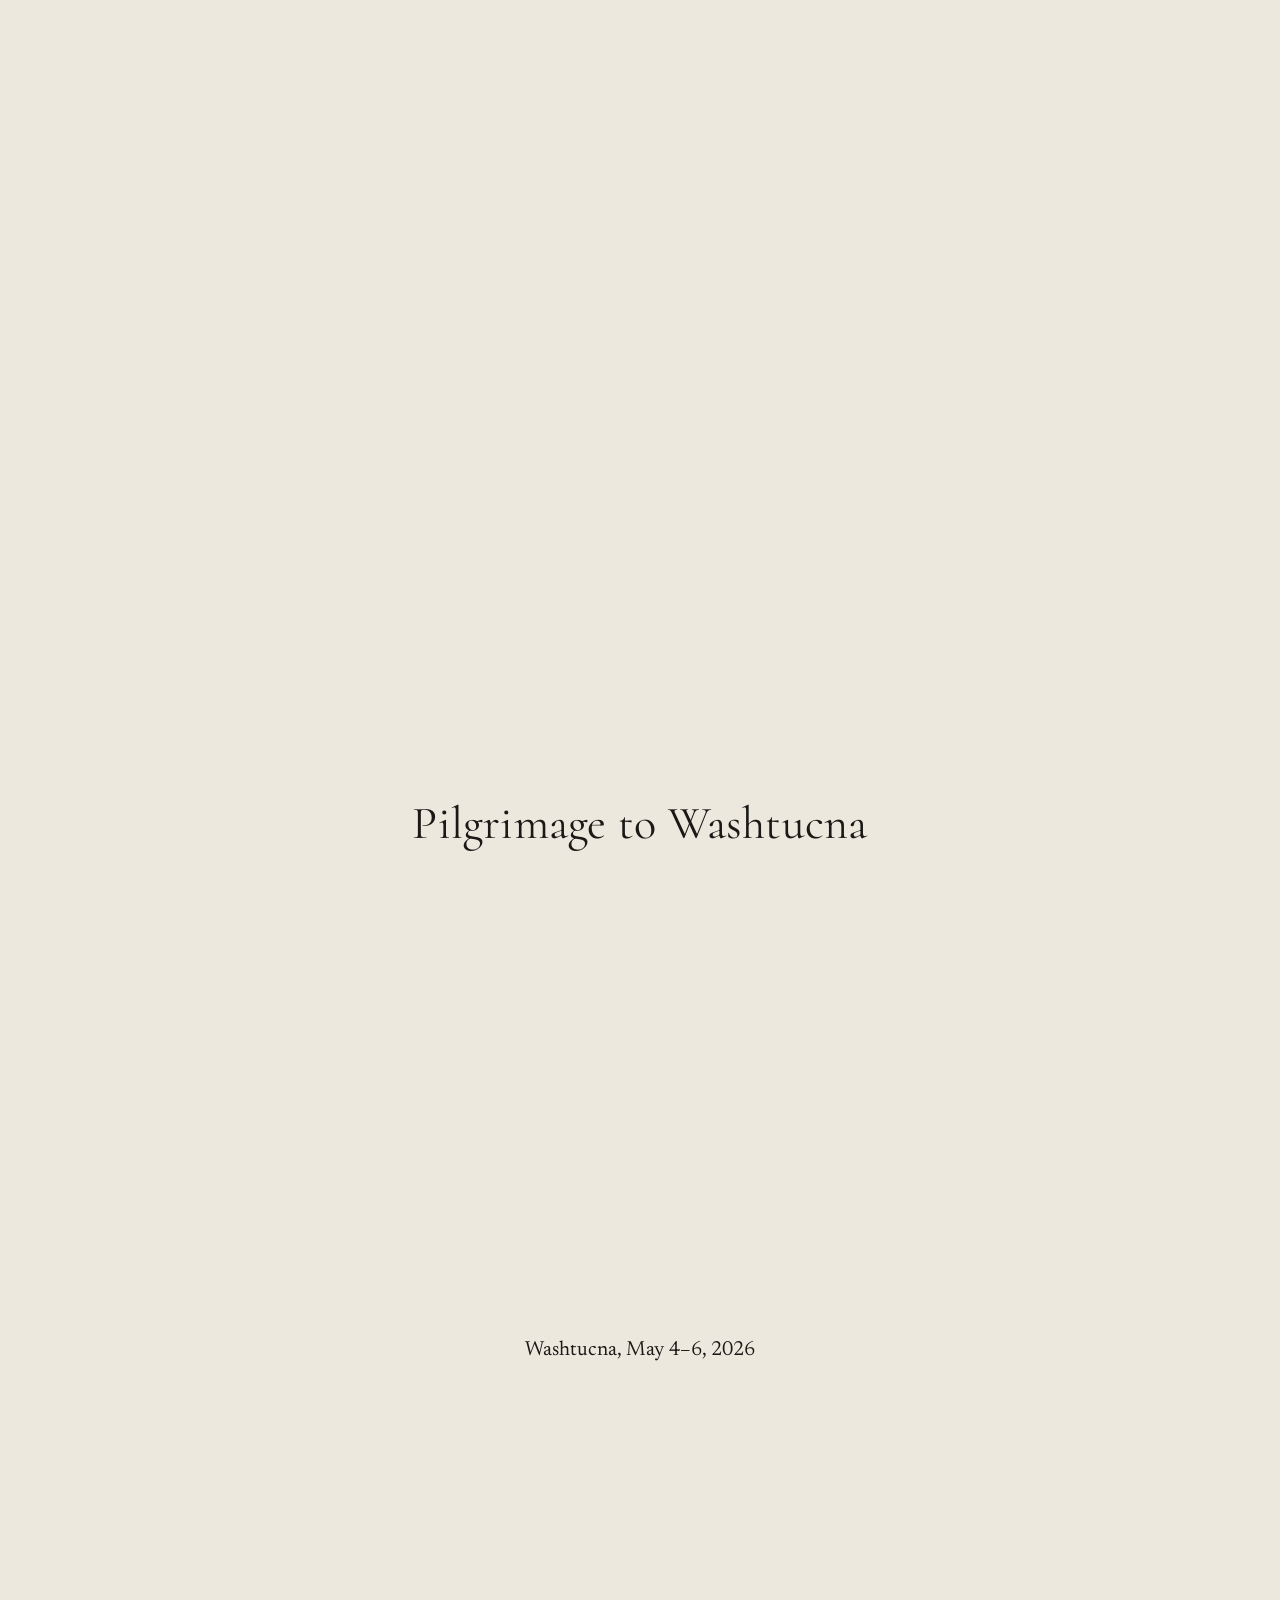
==== washtucna/index.html @ a17d3568 "Type/color system, root placeholder, and the Washtucna trip book (draft 1)" ====
<!doctype html>
<html lang="en">
<head>
<meta charset="utf-8">
<meta name="viewport" content="width=device-width, initial-scale=1">
<title>Pilgrimage to Washtucna</title>
<meta name="robots" content="noindex, nofollow">
<link rel="stylesheet" href="/css/site.css">
<link rel="stylesheet" href="book.css">
</head>
<body>
<!--
  Pilgrimage to Washtucna — a trip book. Spec: vault Docs/palouse-trip-book.md.
  Each <section> is one spread (one screen). Reorder by moving sections.
  Units: .spread (facing pair) · .spread--solo (plate + blank page) · .cover · .matter (text only)
  Images come from SmugMug (gallery n-b4K6CW). Frame numbers are in data-frame.
-->
<main class="book">
<!-- cover: the truck at dawn -->
<section class="cover" id="cover">
  <div class="cover__plate"><img class="cover__img" src="https://photos.smugmug.com/photos/i-8zmXWHp/0/MbbnSXDskVLQCxpTKtHnQ8TzF2PSdDF372Vxn9C2b/X3/i-8zmXWHp-X3.jpg" srcset="https://photos.smugmug.com/photos/i-8zmXWHp/0/MbbnSXDskVLQCxpTKtHnQ8TzF2PSdDF372Vxn9C2b/X3/i-8zmXWHp-X3.jpg 1600w, https://photos.smugmug.com/photos/i-8zmXWHp/0/MbbnSXDskVLQCxpTKtHnQ8TzF2PSdDF372Vxn9C2b/X4/i-8zmXWHp-X4.jpg 2048w, https://photos.smugmug.com/photos/i-8zmXWHp/0/MbbnSXDskVLQCxpTKtHnQ8TzF2PSdDF372Vxn9C2b/X5/i-8zmXWHp-X5.jpg 2560w" sizes="(max-width: 760px) 100vw, 50vw" alt="" loading="eager" fetchpriority="high" data-frame="B90A4987"></div>
  <h1 class="cover__title">Pilgrimage to Washtucna</h1>
</section>

<!-- front matter: place and date, alone -->
<section class="matter" id="front">
  <p>Washtucna, May 4–6, 2026</p>
</section>

<!-- ———— day 1 ———— -->
<!-- s01: the three at sunset, day one | sunset over the scablands -->
<section class="spread" id="s01"><div class="page"><img src="https://photos.smugmug.com/photos/i-HP5fxzH/0/NcHW2Zc7S5Zb9FH43BQ6kqpdzp9NCDjXNFwd2dcSh/X3/i-HP5fxzH-X3.jpg" srcset="https://photos.smugmug.com/photos/i-HP5fxzH/0/NcHW2Zc7S5Zb9FH43BQ6kqpdzp9NCDjXNFwd2dcSh/X3/i-HP5fxzH-X3.jpg 1600w, https://photos.smugmug.com/photos/i-HP5fxzH/0/NcHW2Zc7S5Zb9FH43BQ6kqpdzp9NCDjXNFwd2dcSh/X4/i-HP5fxzH-X4.jpg 2048w, https://photos.smugmug.com/photos/i-HP5fxzH/0/NcHW2Zc7S5Zb9FH43BQ6kqpdzp9NCDjXNFwd2dcSh/X5/i-HP5fxzH-X5.jpg 2560w" sizes="(max-width: 760px) 100vw, 50vw" alt="" loading="lazy" data-frame="B90A4923"></div><div class="page"><img src="https://photos.smugmug.com/photos/i-HHWm4cZ/0/MM8SrnmwGWx4xJxZCBL7vftWCj6TTsdwchtp9GmhC/X3/i-HHWm4cZ-X3.jpg" srcset="https://photos.smugmug.com/photos/i-HHWm4cZ/0/MM8SrnmwGWx4xJxZCBL7vftWCj6TTsdwchtp9GmhC/X3/i-HHWm4cZ-X3.jpg 1600w, https://photos.smugmug.com/photos/i-HHWm4cZ/0/MM8SrnmwGWx4xJxZCBL7vftWCj6TTsdwchtp9GmhC/X4/i-HHWm4cZ-X4.jpg 2048w, https://photos.smugmug.com/photos/i-HHWm4cZ/0/MM8SrnmwGWx4xJxZCBL7vftWCj6TTsdwchtp9GmhC/X5/i-HHWm4cZ-X5.jpg 2560w" sizes="(max-width: 760px) 100vw, 50vw" alt="" loading="lazy" data-frame="B90A4914"></div></section>
<!-- s02: Palouse Falls | the canyon below the falls -->
<section class="spread" id="s02"><div class="page"><img src="https://photos.smugmug.com/photos/i-hjCv5XR/0/L4KG8STCfRNnfcsQ2L3pmkhKXRPk3346CJPs5xkcS/X3/i-hjCv5XR-X3.jpg" srcset="https://photos.smugmug.com/photos/i-hjCv5XR/0/L4KG8STCfRNnfcsQ2L3pmkhKXRPk3346CJPs5xkcS/X3/i-hjCv5XR-X3.jpg 1600w, https://photos.smugmug.com/photos/i-hjCv5XR/0/L4KG8STCfRNnfcsQ2L3pmkhKXRPk3346CJPs5xkcS/X4/i-hjCv5XR-X4.jpg 2048w, https://photos.smugmug.com/photos/i-hjCv5XR/0/L4KG8STCfRNnfcsQ2L3pmkhKXRPk3346CJPs5xkcS/X5/i-hjCv5XR-X5.jpg 2560w" sizes="(max-width: 760px) 100vw, 50vw" alt="" loading="lazy" data-frame="B90A4959"></div><div class="page"><img src="https://photos.smugmug.com/photos/i-ZqjQLgM/0/KdKnQjtpLmtRk2CkV3pKFVK5Rt6HVCGTrSTs8G2cX/X3/i-ZqjQLgM-X3.jpg" srcset="https://photos.smugmug.com/photos/i-ZqjQLgM/0/KdKnQjtpLmtRk2CkV3pKFVK5Rt6HVCGTrSTs8G2cX/X3/i-ZqjQLgM-X3.jpg 1600w, https://photos.smugmug.com/photos/i-ZqjQLgM/0/KdKnQjtpLmtRk2CkV3pKFVK5Rt6HVCGTrSTs8G2cX/X4/i-ZqjQLgM-X4.jpg 2048w, https://photos.smugmug.com/photos/i-ZqjQLgM/0/KdKnQjtpLmtRk2CkV3pKFVK5Rt6HVCGTrSTs8G2cX/X5/i-ZqjQLgM-X5.jpg 2560w" sizes="(max-width: 760px) 100vw, 50vw" alt="" loading="lazy" data-frame="B90A4963"></div></section>
<!-- s03: the road through the canola | canola field -->
<section class="spread" id="s03"><div class="page"><img src="https://photos.smugmug.com/photos/i-PnBGjjB/0/MFFMhHSb3ZMJKvtpDxGCjHsWWP7W9Vq8KWVcQrw7S/X3/i-PnBGjjB-X3.jpg" srcset="https://photos.smugmug.com/photos/i-PnBGjjB/0/MFFMhHSb3ZMJKvtpDxGCjHsWWP7W9Vq8KWVcQrw7S/X3/i-PnBGjjB-X3.jpg 1600w, https://photos.smugmug.com/photos/i-PnBGjjB/0/MFFMhHSb3ZMJKvtpDxGCjHsWWP7W9Vq8KWVcQrw7S/X4/i-PnBGjjB-X4.jpg 2048w, https://photos.smugmug.com/photos/i-PnBGjjB/0/MFFMhHSb3ZMJKvtpDxGCjHsWWP7W9Vq8KWVcQrw7S/X5/i-PnBGjjB-X5.jpg 2560w" sizes="(max-width: 760px) 100vw, 50vw" alt="" loading="lazy" data-frame="B90A4931"></div><div class="page"><img src="https://photos.smugmug.com/photos/i-vWvMvsH/0/KLLFMPLjPcrbPqmphMbNfd7JwBQGkQNmWwhRwnQGV/X3/i-vWvMvsH-X3.jpg" srcset="https://photos.smugmug.com/photos/i-vWvMvsH/0/KLLFMPLjPcrbPqmphMbNfd7JwBQGkQNmWwhRwnQGV/X3/i-vWvMvsH-X3.jpg 1600w, https://photos.smugmug.com/photos/i-vWvMvsH/0/KLLFMPLjPcrbPqmphMbNfd7JwBQGkQNmWwhRwnQGV/X4/i-vWvMvsH-X4.jpg 2048w, https://photos.smugmug.com/photos/i-vWvMvsH/0/KLLFMPLjPcrbPqmphMbNfd7JwBQGkQNmWwhRwnQGV/X5/i-vWvMvsH-X5.jpg 2560w" sizes="(max-width: 760px) 100vw, 50vw" alt="" loading="lazy" data-frame="B90A4949"></div></section>
<!-- s04: the turn from day one to day two — porch evening / doorway morning; the night passes in the fold -->
<section class="spread spread--verticals" id="s04"><div class="page"><img src="https://photos.smugmug.com/photos/i-s2TW7NT/0/MsMqWz9ffKgMTRsXP3QZfsxMDtcp4gDKVCxDf2cmx/X3/i-s2TW7NT-X3.jpg" srcset="https://photos.smugmug.com/photos/i-s2TW7NT/0/MsMqWz9ffKgMTRsXP3QZfsxMDtcp4gDKVCxDf2cmx/X3/i-s2TW7NT-X3.jpg 1600w, https://photos.smugmug.com/photos/i-s2TW7NT/0/MsMqWz9ffKgMTRsXP3QZfsxMDtcp4gDKVCxDf2cmx/X4/i-s2TW7NT-X4.jpg 2048w, https://photos.smugmug.com/photos/i-s2TW7NT/0/MsMqWz9ffKgMTRsXP3QZfsxMDtcp4gDKVCxDf2cmx/X5/i-s2TW7NT-X5.jpg 2560w" sizes="(max-width: 760px) 100vw, 50vw" alt="" loading="lazy" data-frame="5Z1A2804"></div><div class="page"><img src="https://photos.smugmug.com/photos/i-6L8mNF4/0/M67J7pXDsptNTW8qw29LzKm5NJfDdvcLwKPDK86dB/X3/i-6L8mNF4-X3.jpg" srcset="https://photos.smugmug.com/photos/i-6L8mNF4/0/M67J7pXDsptNTW8qw29LzKm5NJfDdvcLwKPDK86dB/X3/i-6L8mNF4-X3.jpg 1600w, https://photos.smugmug.com/photos/i-6L8mNF4/0/M67J7pXDsptNTW8qw29LzKm5NJfDdvcLwKPDK86dB/X4/i-6L8mNF4-X4.jpg 2048w, https://photos.smugmug.com/photos/i-6L8mNF4/0/M67J7pXDsptNTW8qw29LzKm5NJfDdvcLwKPDK86dB/X5/i-6L8mNF4-X5.jpg 2560w" sizes="(max-width: 760px) 100vw, 50vw" alt="" loading="lazy" data-frame="5Z1A2813"></div></section>

<!-- ———— day 2 ———— -->
<!-- s05: bird on the wire (solo plate + air) -->
<section class="spread spread--solo" id="s05"><div class="page page--blank" aria-hidden="true"></div><div class="page"><img src="https://photos.smugmug.com/photos/i-nkhx3rR/0/LsWHmwc9hwsBM3gxcndxkTwTwZnRMNJMdw8vd2bcn/X3/i-nkhx3rR-X3.jpg" srcset="https://photos.smugmug.com/photos/i-nkhx3rR/0/LsWHmwc9hwsBM3gxcndxkTwTwZnRMNJMdw8vd2bcn/X3/i-nkhx3rR-X3.jpg 1600w, https://photos.smugmug.com/photos/i-nkhx3rR/0/LsWHmwc9hwsBM3gxcndxkTwTwZnRMNJMdw8vd2bcn/X4/i-nkhx3rR-X4.jpg 2048w, https://photos.smugmug.com/photos/i-nkhx3rR/0/LsWHmwc9hwsBM3gxcndxkTwTwZnRMNJMdw8vd2bcn/X5/i-nkhx3rR-X5.jpg 2560w" sizes="(max-width: 760px) 100vw, 50vw" alt="" loading="lazy" data-frame="B90A4967"></div></section>
<!-- s06: the farmstead from Steptoe (solo plate + air) -->
<section class="spread spread--solo" id="s06"><div class="page"><img src="https://photos.smugmug.com/photos/i-XmtZ68D/0/NDfMRzMQHqj9BXKwvfSSfB9kfLCF2cCVkFfcqMMSR/X3/i-XmtZ68D-X3.jpg" srcset="https://photos.smugmug.com/photos/i-XmtZ68D/0/NDfMRzMQHqj9BXKwvfSSfB9kfLCF2cCVkFfcqMMSR/X3/i-XmtZ68D-X3.jpg 1600w, https://photos.smugmug.com/photos/i-XmtZ68D/0/NDfMRzMQHqj9BXKwvfSSfB9kfLCF2cCVkFfcqMMSR/X4/i-XmtZ68D-X4.jpg 2048w, https://photos.smugmug.com/photos/i-XmtZ68D/0/NDfMRzMQHqj9BXKwvfSSfB9kfLCF2cCVkFfcqMMSR/X5/i-XmtZ68D-X5.jpg 2560w" sizes="(max-width: 760px) 100vw, 50vw" alt="" loading="lazy" data-frame="FamStand"></div><div class="page page--blank" aria-hidden="true"></div></section>
<!-- alternate for s06 if Fam Stand is swapped out:
<img src="https://photos.smugmug.com/photos/i-nTZZvQP/0/MK2VrwKJ5gbqTgmFmtjPscLtbPgzbp7TVZxm234wL/X3/i-nTZZvQP-X3.jpg" srcset="https://photos.smugmug.com/photos/i-nTZZvQP/0/MK2VrwKJ5gbqTgmFmtjPscLtbPgzbp7TVZxm234wL/X3/i-nTZZvQP-X3.jpg 1600w, https://photos.smugmug.com/photos/i-nTZZvQP/0/MK2VrwKJ5gbqTgmFmtjPscLtbPgzbp7TVZxm234wL/X4/i-nTZZvQP-X4.jpg 2048w, https://photos.smugmug.com/photos/i-nTZZvQP/0/MK2VrwKJ5gbqTgmFmtjPscLtbPgzbp7TVZxm234wL/X5/i-nTZZvQP-X5.jpg 2560w" sizes="(max-width: 760px) 100vw, 50vw" alt="" loading="lazy" data-frame="B90A4978">
-->
<!-- s07: sunrise, day two | the road at sunrise -->
<section class="spread" id="s07"><div class="page"><img src="https://photos.smugmug.com/photos/i-z9ckQGH/0/MpxSgrzSwDtMkzmHTgXTG5WN9GpqC2r7C6QRTXLNr/X3/i-z9ckQGH-X3.jpg" srcset="https://photos.smugmug.com/photos/i-z9ckQGH/0/MpxSgrzSwDtMkzmHTgXTG5WN9GpqC2r7C6QRTXLNr/X3/i-z9ckQGH-X3.jpg 1600w, https://photos.smugmug.com/photos/i-z9ckQGH/0/MpxSgrzSwDtMkzmHTgXTG5WN9GpqC2r7C6QRTXLNr/X4/i-z9ckQGH-X4.jpg 2048w, https://photos.smugmug.com/photos/i-z9ckQGH/0/MpxSgrzSwDtMkzmHTgXTG5WN9GpqC2r7C6QRTXLNr/X5/i-z9ckQGH-X5.jpg 2560w" sizes="(max-width: 760px) 100vw, 50vw" alt="" loading="lazy" data-frame="B90A5000"></div><div class="page"><img src="https://photos.smugmug.com/photos/i-SzR5MZ8/0/K7zQnBJ3rSrF29V66THGVdmQTFJ5PMdmMGGZrKGXz/X3/i-SzR5MZ8-X3.jpg" srcset="https://photos.smugmug.com/photos/i-SzR5MZ8/0/K7zQnBJ3rSrF29V66THGVdmQTFJ5PMdmMGGZrKGXz/X3/i-SzR5MZ8-X3.jpg 1600w, https://photos.smugmug.com/photos/i-SzR5MZ8/0/K7zQnBJ3rSrF29V66THGVdmQTFJ5PMdmMGGZrKGXz/X4/i-SzR5MZ8-X4.jpg 2048w, https://photos.smugmug.com/photos/i-SzR5MZ8/0/K7zQnBJ3rSrF29V66THGVdmQTFJ5PMdmMGGZrKGXz/X5/i-SzR5MZ8-X5.jpg 2560w" sizes="(max-width: 760px) 100vw, 50vw" alt="" loading="lazy" data-frame="B90A5018"></div></section>
<!-- s08: canola with the moon | canola and hills -->
<section class="spread" id="s08"><div class="page"><img src="https://photos.smugmug.com/photos/i-wQZwNhV/0/NSf8g9TGTLT2zDjK2xQ44mBg2XHrK67hfF4hF9vNz/X3/i-wQZwNhV-X3.jpg" srcset="https://photos.smugmug.com/photos/i-wQZwNhV/0/NSf8g9TGTLT2zDjK2xQ44mBg2XHrK67hfF4hF9vNz/X3/i-wQZwNhV-X3.jpg 1600w, https://photos.smugmug.com/photos/i-wQZwNhV/0/NSf8g9TGTLT2zDjK2xQ44mBg2XHrK67hfF4hF9vNz/X4/i-wQZwNhV-X4.jpg 2048w, https://photos.smugmug.com/photos/i-wQZwNhV/0/NSf8g9TGTLT2zDjK2xQ44mBg2XHrK67hfF4hF9vNz/X5/i-wQZwNhV-X5.jpg 2560w" sizes="(max-width: 760px) 100vw, 50vw" alt="" loading="lazy" data-frame="B90A5008"></div><div class="page"><img src="https://photos.smugmug.com/photos/i-k4WfWtP/0/L55pzhqjLsz39GKL7xr8QvnpzCKR5zzjs6R6V2Rsc/X3/i-k4WfWtP-X3.jpg" srcset="https://photos.smugmug.com/photos/i-k4WfWtP/0/L55pzhqjLsz39GKL7xr8QvnpzCKR5zzjs6R6V2Rsc/X3/i-k4WfWtP-X3.jpg 1600w, https://photos.smugmug.com/photos/i-k4WfWtP/0/L55pzhqjLsz39GKL7xr8QvnpzCKR5zzjs6R6V2Rsc/X4/i-k4WfWtP-X4.jpg 2048w, https://photos.smugmug.com/photos/i-k4WfWtP/0/L55pzhqjLsz39GKL7xr8QvnpzCKR5zzjs6R6V2Rsc/X5/i-k4WfWtP-X5.jpg 2560w" sizes="(max-width: 760px) 100vw, 50vw" alt="" loading="lazy" data-frame="B90A5016"></div></section>
<!-- s09: the bridge (solo plate + air) -->
<section class="spread spread--solo" id="s09"><div class="page page--blank" aria-hidden="true"></div><div class="page"><img src="https://photos.smugmug.com/photos/i-XKHM7Fn/0/KQ6xJDDWjnDZc8jhFCz7pV5wgt4wH7bfNRCpDbLmt/X3/i-XKHM7Fn-X3.jpg" srcset="https://photos.smugmug.com/photos/i-XKHM7Fn/0/KQ6xJDDWjnDZc8jhFCz7pV5wgt4wH7bfNRCpDbLmt/X3/i-XKHM7Fn-X3.jpg 1600w, https://photos.smugmug.com/photos/i-XKHM7Fn/0/KQ6xJDDWjnDZc8jhFCz7pV5wgt4wH7bfNRCpDbLmt/X4/i-XKHM7Fn-X4.jpg 2048w, https://photos.smugmug.com/photos/i-XKHM7Fn/0/KQ6xJDDWjnDZc8jhFCz7pV5wgt4wH7bfNRCpDbLmt/X5/i-XKHM7Fn-X5.jpg 2560w" sizes="(max-width: 760px) 100vw, 50vw" alt="" loading="lazy" data-frame="B90A5065"></div></section>

<!-- ———— day 3 ———— -->
<!-- s10: basalt, color | basalt, monochrome -->
<section class="spread" id="s10"><div class="page"><img src="https://photos.smugmug.com/photos/i-3zK2b6g/0/K8d42qr7LWG2GqpFwcJ9bvcj6c8mHQpxPC8Bjm3Mf/X3/i-3zK2b6g-X3.jpg" srcset="https://photos.smugmug.com/photos/i-3zK2b6g/0/K8d42qr7LWG2GqpFwcJ9bvcj6c8mHQpxPC8Bjm3Mf/X3/i-3zK2b6g-X3.jpg 1600w, https://photos.smugmug.com/photos/i-3zK2b6g/0/K8d42qr7LWG2GqpFwcJ9bvcj6c8mHQpxPC8Bjm3Mf/X4/i-3zK2b6g-X4.jpg 2048w, https://photos.smugmug.com/photos/i-3zK2b6g/0/K8d42qr7LWG2GqpFwcJ9bvcj6c8mHQpxPC8Bjm3Mf/X5/i-3zK2b6g-X5.jpg 2560w" sizes="(max-width: 760px) 100vw, 50vw" alt="" loading="lazy" data-frame="5Z1A2851"></div><div class="page"><img src="https://photos.smugmug.com/photos/i-DBkLmSX/0/KwrpLtXJN4CZjnv8s86zWstpKxP3QQVP7SDFdHdqZ/X3/i-DBkLmSX-X3.jpg" srcset="https://photos.smugmug.com/photos/i-DBkLmSX/0/KwrpLtXJN4CZjnv8s86zWstpKxP3QQVP7SDFdHdqZ/X3/i-DBkLmSX-X3.jpg 1600w, https://photos.smugmug.com/photos/i-DBkLmSX/0/KwrpLtXJN4CZjnv8s86zWstpKxP3QQVP7SDFdHdqZ/X4/i-DBkLmSX-X4.jpg 2048w, https://photos.smugmug.com/photos/i-DBkLmSX/0/KwrpLtXJN4CZjnv8s86zWstpKxP3QQVP7SDFdHdqZ/X5/i-DBkLmSX-X5.jpg 2560w" sizes="(max-width: 760px) 100vw, 50vw" alt="" loading="lazy" data-frame="5Z1A2857"></div></section>
<!-- OPEN CALL: basalt pair (s10) vs train pair. Draft uses basalt as the pair and one train solo below.
     To use the train pair instead: make s10 a solo of 2851 or 2857 and change s11 to spread 5Z1A2901 | B90A5099. -->
<!-- s11: the train, color (solo plate + air) -->
<section class="spread spread--solo" id="s11"><div class="page"><img src="https://photos.smugmug.com/photos/i-TpGgFzh/0/LfRZFLszkS5mt7dH2bQJgLLM4TBGvPBWv9jstCZC6/X3/i-TpGgFzh-X3.jpg" srcset="https://photos.smugmug.com/photos/i-TpGgFzh/0/LfRZFLszkS5mt7dH2bQJgLLM4TBGvPBWv9jstCZC6/X3/i-TpGgFzh-X3.jpg 1600w, https://photos.smugmug.com/photos/i-TpGgFzh/0/LfRZFLszkS5mt7dH2bQJgLLM4TBGvPBWv9jstCZC6/X4/i-TpGgFzh-X4.jpg 2048w, https://photos.smugmug.com/photos/i-TpGgFzh/0/LfRZFLszkS5mt7dH2bQJgLLM4TBGvPBWv9jstCZC6/X5/i-TpGgFzh-X5.jpg 2560w" sizes="(max-width: 760px) 100vw, 50vw" alt="" loading="lazy" data-frame="5Z1A2901"></div><div class="page page--blank" aria-hidden="true"></div></section>
<!-- alternate train frame:
<img src="https://photos.smugmug.com/photos/i-c4dL3rQ/0/LSLSR4VBsDXgkZpnWGkmgTFsbLhKJ3fhPxXQDNF9B/X3/i-c4dL3rQ-X3.jpg" srcset="https://photos.smugmug.com/photos/i-c4dL3rQ/0/LSLSR4VBsDXgkZpnWGkmgTFsbLhKJ3fhPxXQDNF9B/X3/i-c4dL3rQ-X3.jpg 1600w, https://photos.smugmug.com/photos/i-c4dL3rQ/0/LSLSR4VBsDXgkZpnWGkmgTFsbLhKJ3fhPxXQDNF9B/X4/i-c4dL3rQ-X4.jpg 2048w, https://photos.smugmug.com/photos/i-c4dL3rQ/0/LSLSR4VBsDXgkZpnWGkmgTFsbLhKJ3fhPxXQDNF9B/X5/i-c4dL3rQ-X5.jpg 2560w" sizes="(max-width: 760px) 100vw, 50vw" alt="" loading="lazy" data-frame="B90A5099">
-->
<!-- s12: cattle under the tree (solo plate + air) -->
<section class="spread spread--solo" id="s12"><div class="page page--blank" aria-hidden="true"></div><div class="page"><img src="https://photos.smugmug.com/photos/i-SJVPfN9/0/L2BXbBDsKbSwNzsJpCnqGQBk6VTMDJRx43JhVVVh2/X3/i-SJVPfN9-X3.jpg" srcset="https://photos.smugmug.com/photos/i-SJVPfN9/0/L2BXbBDsKbSwNzsJpCnqGQBk6VTMDJRx43JhVVVh2/X3/i-SJVPfN9-X3.jpg 1600w, https://photos.smugmug.com/photos/i-SJVPfN9/0/L2BXbBDsKbSwNzsJpCnqGQBk6VTMDJRx43JhVVVh2/X4/i-SJVPfN9-X4.jpg 2048w, https://photos.smugmug.com/photos/i-SJVPfN9/0/L2BXbBDsKbSwNzsJpCnqGQBk6VTMDJRx43JhVVVh2/X5/i-SJVPfN9-X5.jpg 2560w" sizes="(max-width: 760px) 100vw, 50vw" alt="" loading="lazy" data-frame="B90A5120"></div></section>
<!-- s13: Brett — the one deliberate break from chronology (frame is from day one), last face before the herd -->
<section class="spread spread--solo" id="s13"><div class="page"><img src="https://photos.smugmug.com/photos/i-RqJs2ZN/0/MkmpdjPKNv3jWMsB68FC8qgprR6ZvH9H8mt784rmB/X3/i-RqJs2ZN-X3.jpg" srcset="https://photos.smugmug.com/photos/i-RqJs2ZN/0/MkmpdjPKNv3jWMsB68FC8qgprR6ZvH9H8mt784rmB/X3/i-RqJs2ZN-X3.jpg 1600w, https://photos.smugmug.com/photos/i-RqJs2ZN/0/MkmpdjPKNv3jWMsB68FC8qgprR6ZvH9H8mt784rmB/X4/i-RqJs2ZN-X4.jpg 2048w, https://photos.smugmug.com/photos/i-RqJs2ZN/0/MkmpdjPKNv3jWMsB68FC8qgprR6ZvH9H8mt784rmB/X5/i-RqJs2ZN-X5.jpg 2560w" sizes="(max-width: 760px) 100vw, 50vw" alt="" loading="lazy" data-frame="5Z1A2789"></div><div class="page page--blank" aria-hidden="true"></div></section>
<!-- s14: the bull, facing (solo plate + air) -->
<section class="spread spread--solo" id="s14"><div class="page page--blank" aria-hidden="true"></div><div class="page"><img src="https://photos.smugmug.com/photos/i-cmVPwbw/0/KvPXVZgJj9N4fKCv5923VCXrwP2hRMvLD5fkppLZV/X3/i-cmVPwbw-X3.jpg" srcset="https://photos.smugmug.com/photos/i-cmVPwbw/0/KvPXVZgJj9N4fKCv5923VCXrwP2hRMvLD5fkppLZV/X3/i-cmVPwbw-X3.jpg 1600w, https://photos.smugmug.com/photos/i-cmVPwbw/0/KvPXVZgJj9N4fKCv5923VCXrwP2hRMvLD5fkppLZV/X4/i-cmVPwbw-X4.jpg 2048w, https://photos.smugmug.com/photos/i-cmVPwbw/0/KvPXVZgJj9N4fKCv5923VCXrwP2hRMvLD5fkppLZV/X5/i-cmVPwbw-X5.jpg 2560w" sizes="(max-width: 760px) 100vw, 50vw" alt="" loading="lazy" data-frame="B90A5132"></div></section>
<!-- s15: the bull, dust rising | the bull, breath hanging -->
<section class="spread" id="s15"><div class="page"><img src="https://photos.smugmug.com/photos/i-2TjsZ7z/0/NdPZZSsGt38BR5GQ4rqwsgzBf3NtDKkhxP3BGq3Df/X3/i-2TjsZ7z-X3.jpg" srcset="https://photos.smugmug.com/photos/i-2TjsZ7z/0/NdPZZSsGt38BR5GQ4rqwsgzBf3NtDKkhxP3BGq3Df/X3/i-2TjsZ7z-X3.jpg 1600w, https://photos.smugmug.com/photos/i-2TjsZ7z/0/NdPZZSsGt38BR5GQ4rqwsgzBf3NtDKkhxP3BGq3Df/X4/i-2TjsZ7z-X4.jpg 2048w, https://photos.smugmug.com/photos/i-2TjsZ7z/0/NdPZZSsGt38BR5GQ4rqwsgzBf3NtDKkhxP3BGq3Df/X5/i-2TjsZ7z-X5.jpg 2560w" sizes="(max-width: 760px) 100vw, 50vw" alt="" loading="lazy" data-frame="B90A5140"></div><div class="page"><img src="https://photos.smugmug.com/photos/i-gsMPmtb/0/NM5Z39PRTVDf6Bdfm7H8SvKnmrnJGdLjJQL4kfnKR/X3/i-gsMPmtb-X3.jpg" srcset="https://photos.smugmug.com/photos/i-gsMPmtb/0/NM5Z39PRTVDf6Bdfm7H8SvKnmrnJGdLjJQL4kfnKR/X3/i-gsMPmtb-X3.jpg 1600w, https://photos.smugmug.com/photos/i-gsMPmtb/0/NM5Z39PRTVDf6Bdfm7H8SvKnmrnJGdLjJQL4kfnKR/X4/i-gsMPmtb-X4.jpg 2048w, https://photos.smugmug.com/photos/i-gsMPmtb/0/NM5Z39PRTVDf6Bdfm7H8SvKnmrnJGdLjJQL4kfnKR/X5/i-gsMPmtb-X5.jpg 2560w" sizes="(max-width: 760px) 100vw, 50vw" alt="" loading="lazy" data-frame="B90A5144"></div></section>
<!-- s16: OPEN CALL — the three on day three: here as the last page, or move before s14 to sit just ahead of the bulls -->
<section class="spread spread--solo" id="s16"><div class="page page--blank" aria-hidden="true"></div><div class="page"><img src="https://photos.smugmug.com/photos/i-492LDJb/0/K7XV72NZmFNJfLwxRpMsVX7CRCFL7RdqNS2v2x62P/X3/i-492LDJb-X3.jpg" srcset="https://photos.smugmug.com/photos/i-492LDJb/0/K7XV72NZmFNJfLwxRpMsVX7CRCFL7RdqNS2v2x62P/X3/i-492LDJb-X3.jpg 1600w, https://photos.smugmug.com/photos/i-492LDJb/0/K7XV72NZmFNJfLwxRpMsVX7CRCFL7RdqNS2v2x62P/X4/i-492LDJb-X4.jpg 2048w, https://photos.smugmug.com/photos/i-492LDJb/0/K7XV72NZmFNJfLwxRpMsVX7CRCFL7RdqNS2v2x62P/X5/i-492LDJb-X5.jpg 2560w" sizes="(max-width: 760px) 100vw, 50vw" alt="" loading="lazy" data-frame="5Z1A2892"></div></section>

<!-- colophon -->
<section class="matter matter--colophon" id="colophon">
  <p>Brett, Brian, Heather, Gabe</p>
  <p class="quiet">Photographs by Gabriel Templeton</p>
</section>
</main>
<script src="book.js"></script>
</body>
</html>
---- css/site.css ----
/* Gabriel Templeton — shared type and color system.
   Every page on gabrieltempleton.art loads this file first.
   Faces are Google-hosted stand-ins wired as variables so a swap is one line. */

@import url('https://fonts.googleapis.com/css2?family=Cormorant:ital,wght@0,400;0,500;1,400&family=Newsreader:ital,opsz,wght@0,6..72,400;1,6..72,400&family=Archivo:wght@400;500&display=swap');

:root {
  /* color */
  --paper: #FAF9F7;        /* portfolio: near-white */
  --ink: #1A1916;
  --hairline: #D9D5CD;
  --ink-quiet: #6B675F;    /* dates, colophon */

  /* type */
  --display: 'Cormorant', 'Cormorant Garamond', Georgia, serif;
  --text: 'Newsreader', Georgia, serif;
  --furniture: 'Archivo', system-ui, sans-serif;

  /* rhythm */
  --margin: clamp(20px, 4vw, 64px);   /* page margin around a plate */
  --gutter: clamp(24px, 3vw, 56px);   /* the fold */
}

*, *::before, *::after { box-sizing: border-box; }

html { background: var(--paper); color: var(--ink); }
body {
  margin: 0;
  font-family: var(--text);
  font-size: 1.0625rem;
  line-height: 1.55;
  -webkit-font-smoothing: antialiased;
}

img { display: block; max-width: 100%; height: auto; }
a { color: inherit; text-decoration: none; }
a:focus-visible { outline: 1.5px solid var(--ink); outline-offset: 4px; }

@media (prefers-reduced-motion: reduce) {
  html { scroll-behavior: auto; }
}
---- washtucna/book.css ----
/* Pilgrimage to Washtucna — the book's own layout.
   Shares type/color from /css/site.css; overrides the paper to a dust tone. */

:root {
  --paper: #EDE8DE;            /* dust, not cream: the one warm gesture */
  --plate-inset: var(--margin);
}

html { scroll-snap-type: y proximity; }
.book { display: block; }

/* one spread = one screen */
.spread, .cover, .matter {
  min-height: 100svh;
  scroll-snap-align: start;
  display: grid;
}

/* facing pair: two pages, the fold between them */
.spread {
  grid-template-columns: 1fr 1fr;
  column-gap: var(--gutter);
  padding: var(--plate-inset);
  align-items: center;
}
.page {
  display: grid;
  place-items: center;
  height: calc(100svh - 2 * var(--plate-inset));
}
.page img {
  max-height: 100%;
  max-width: 100%;
  width: auto;
  height: auto;
  object-fit: contain;
}
/* left page holds the fold: image sits toward center; right page mirrors */
.spread .page:first-child { justify-items: end; }
.spread .page:last-child  { justify-items: start; }

/* solo plate + air: the blank page is real, so the plate keeps its half */
.page--blank { }

/* the vertical pair (porch / doorway) — let them stand a little taller */
.spread--verticals { --plate-inset: clamp(20px, 3vw, 40px); }

/* cover */
.cover {
  grid-template-rows: 1fr auto;
  padding: var(--plate-inset);
  row-gap: clamp(16px, 2.5vh, 32px);
  min-height: 100svh;
}
.cover__plate { display: grid; place-items: center; min-height: 0; }
.cover__img {
  max-height: calc(100svh - 2 * var(--plate-inset) - 6rem);
  width: auto;
}
.cover__title {
  font-family: var(--display);
  font-weight: 400;
  font-size: clamp(1.75rem, 3.6vw, 3rem);
  letter-spacing: 0.005em;
  line-height: 1.1;
  margin: 0;
  text-align: center;
}

/* text-only pages: place/date, colophon */
.matter {
  place-items: center;
  padding: var(--plate-inset);
  text-align: center;
}
.matter p {
  font-family: var(--text);
  font-size: clamp(1.125rem, 1.6vw, 1.375rem);
  margin: 0;
  line-height: 1.7;
}
.matter .quiet { color: var(--ink-quiet); font-size: 0.9em; }

/* phone: single column, one plate per screen, the blank page vanishes */
@media (max-width: 760px) {
  html { scroll-snap-type: none; }
  .spread {
    grid-template-columns: 1fr;
    row-gap: var(--plate-inset);
    min-height: 0;
    padding: var(--plate-inset) var(--plate-inset) 0;
  }
  .page { height: auto; min-height: 0; }
  .page--blank { display: none; }
  .spread .page:first-child, .spread .page:last-child { justify-items: center; }
  .page img { max-height: 88svh; }
  .cover { min-height: 100svh; }
  .cover__img { max-height: calc(100svh - 2 * var(--plate-inset) - 5rem); }
  .matter { min-height: 60svh; }
}
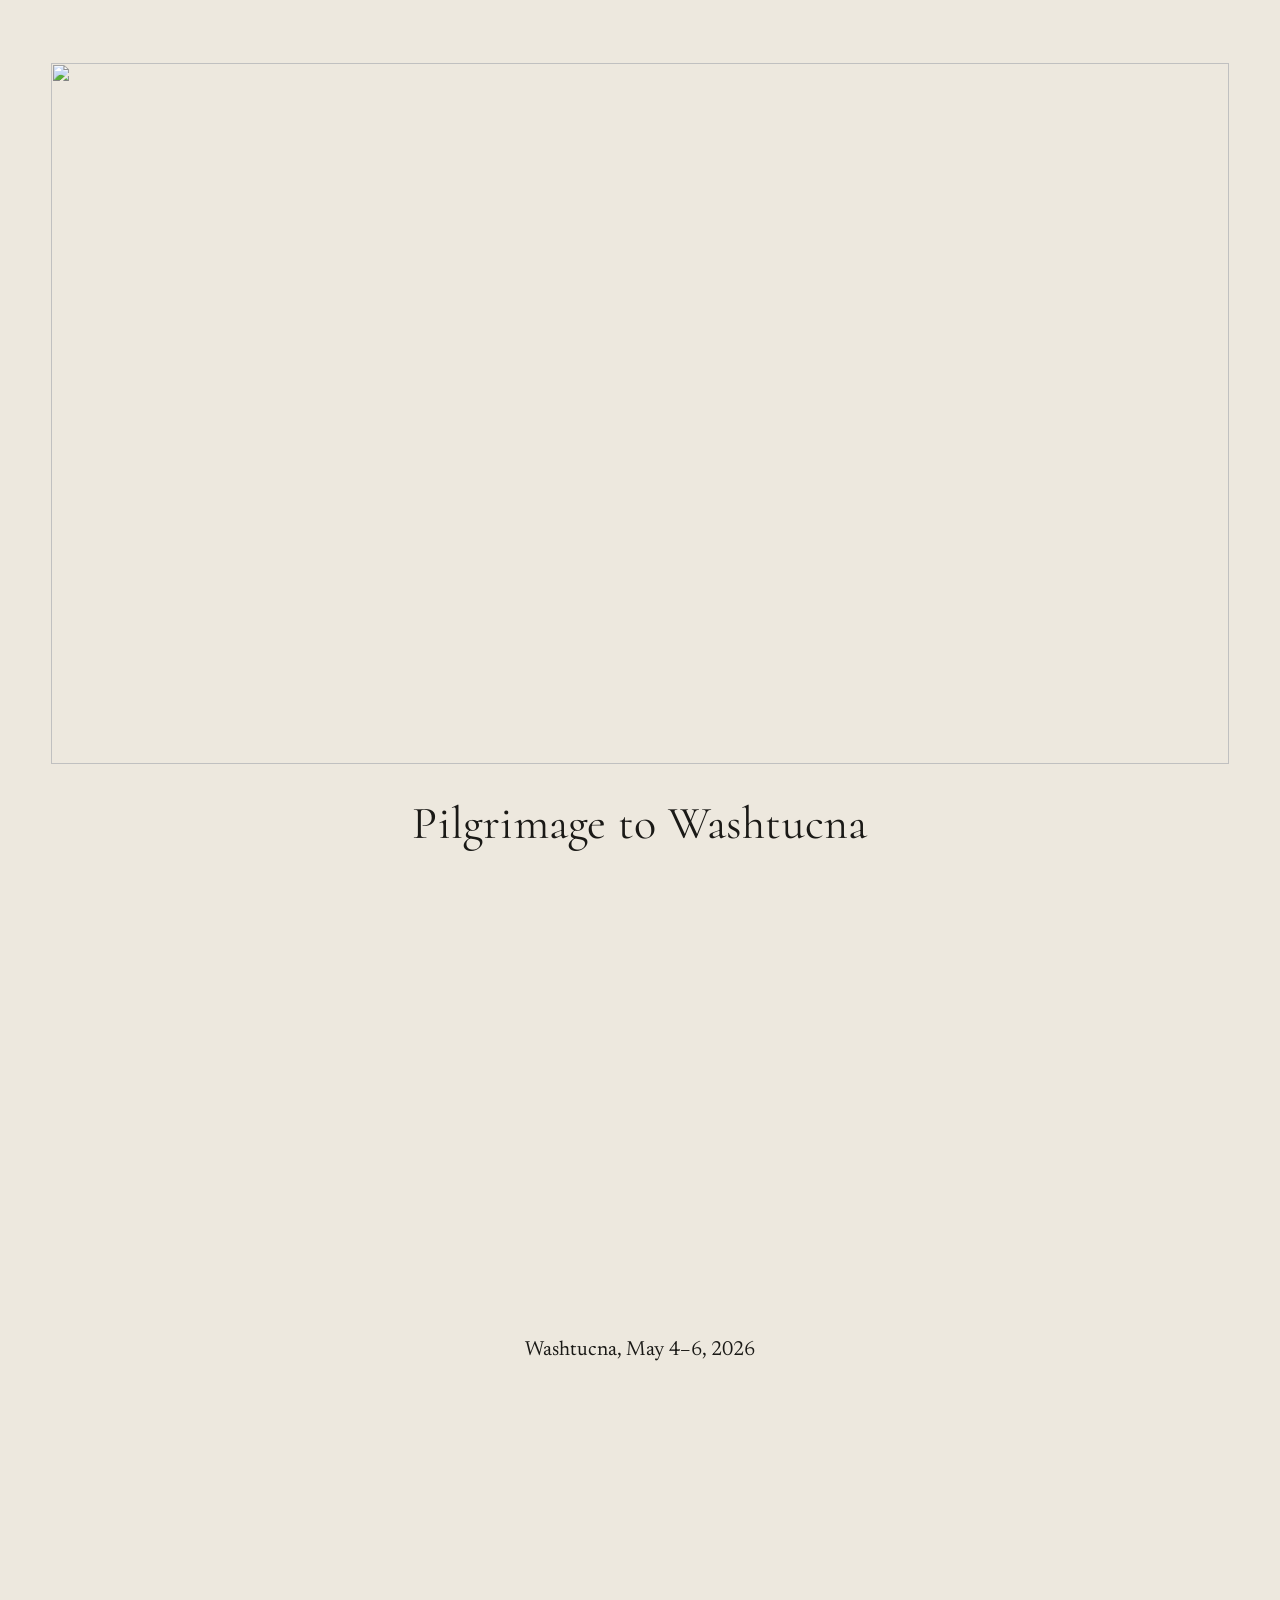
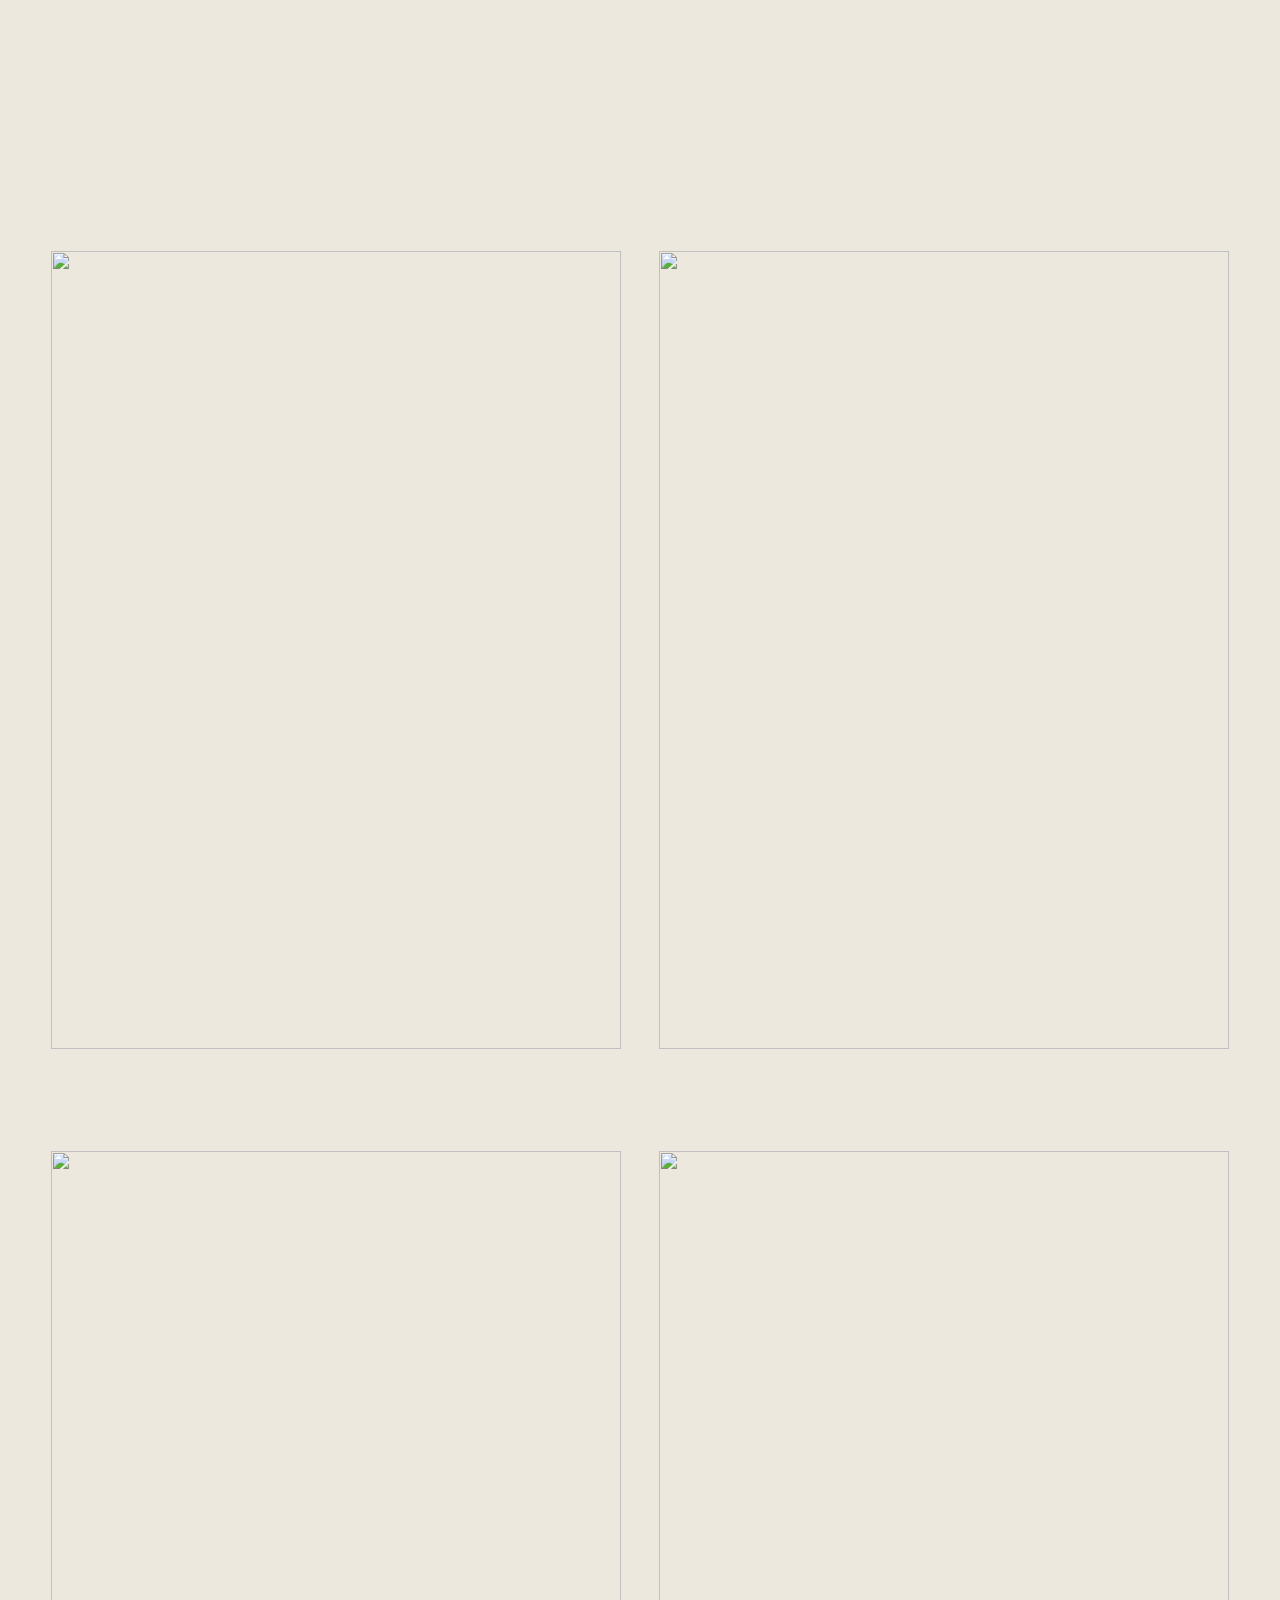
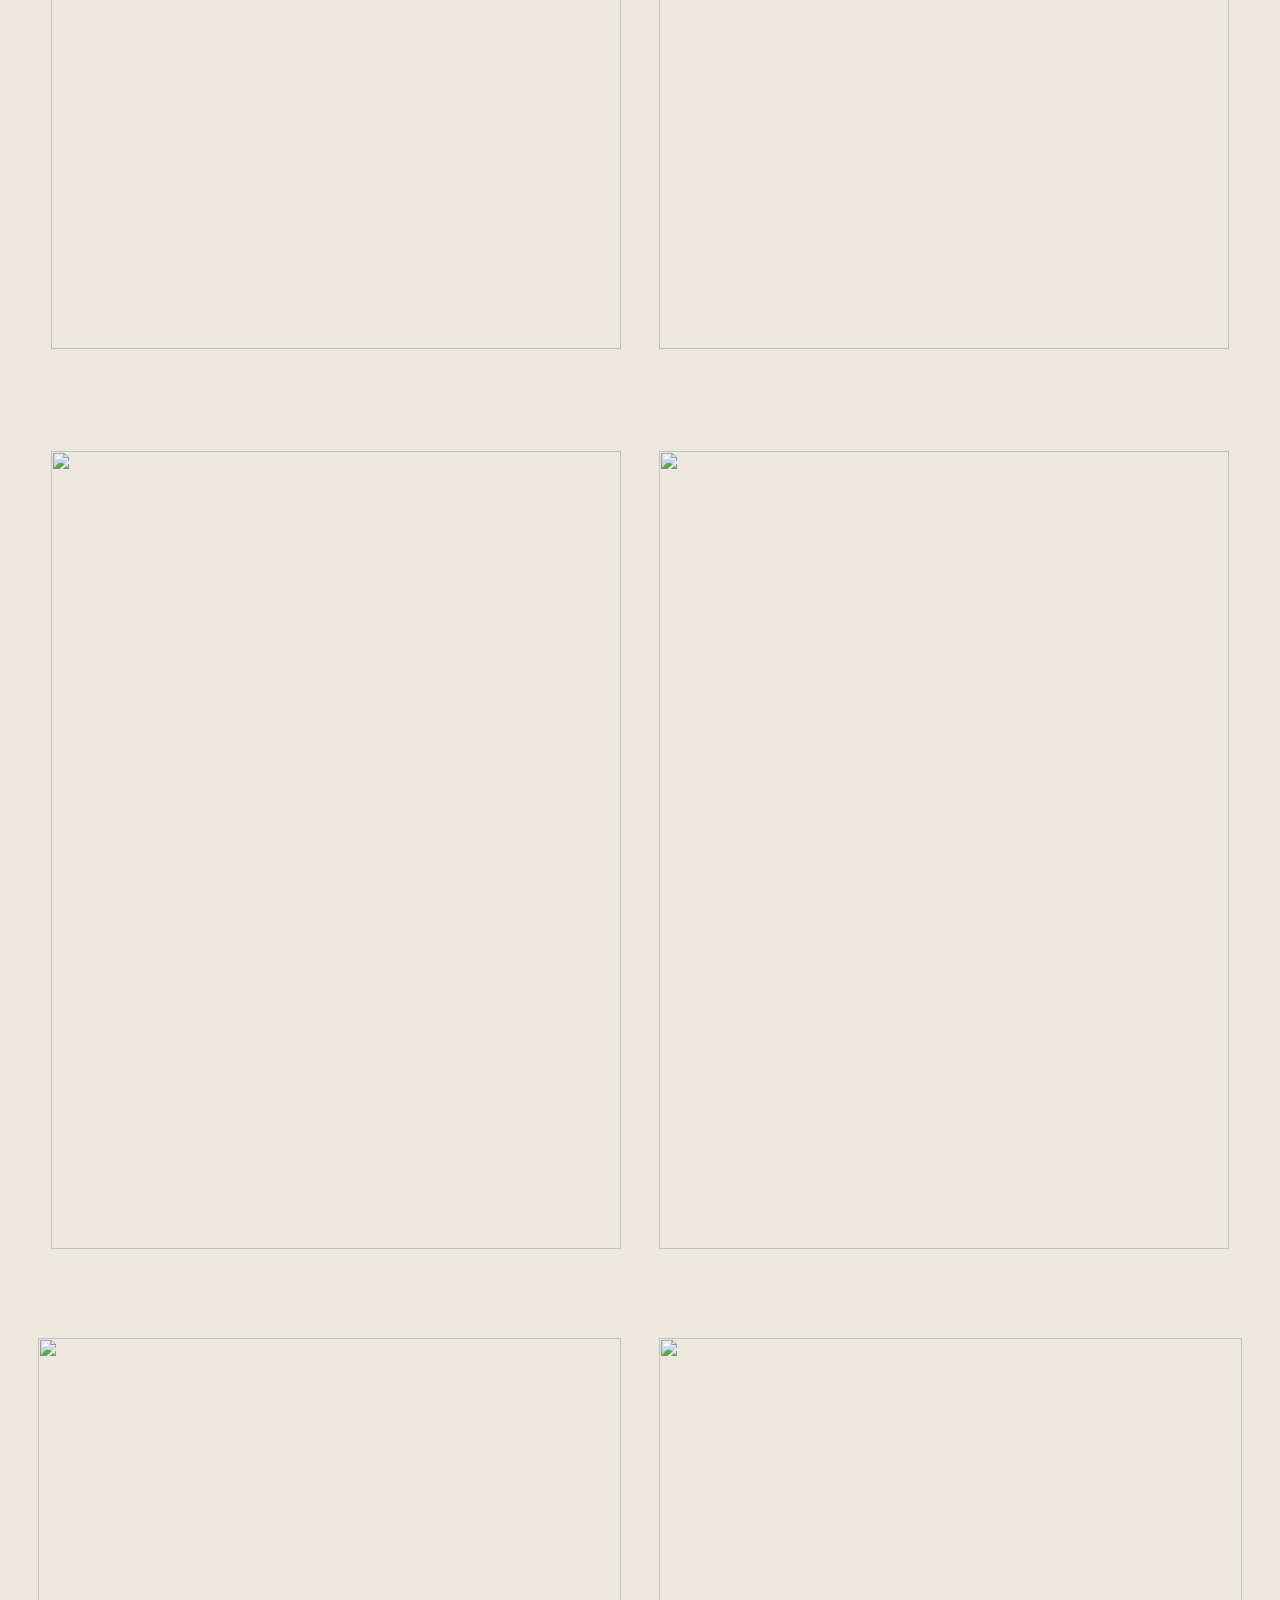
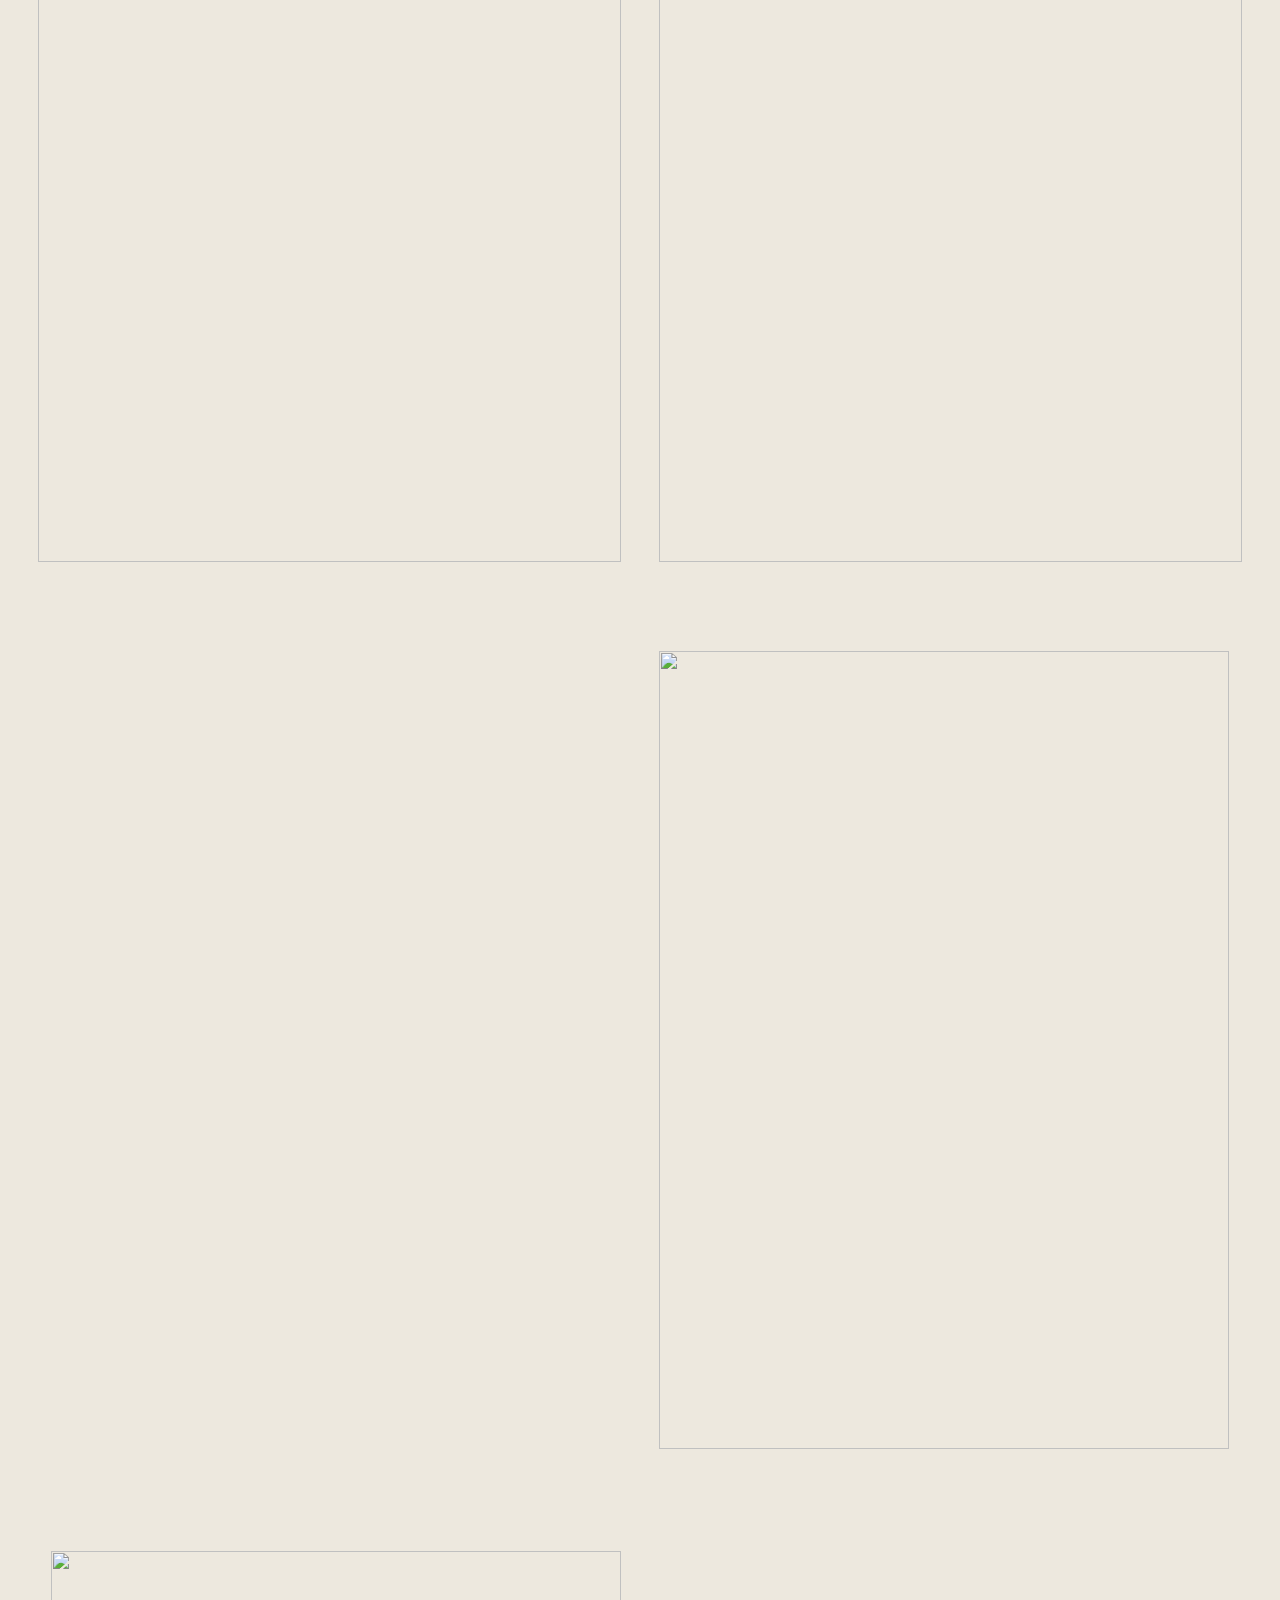
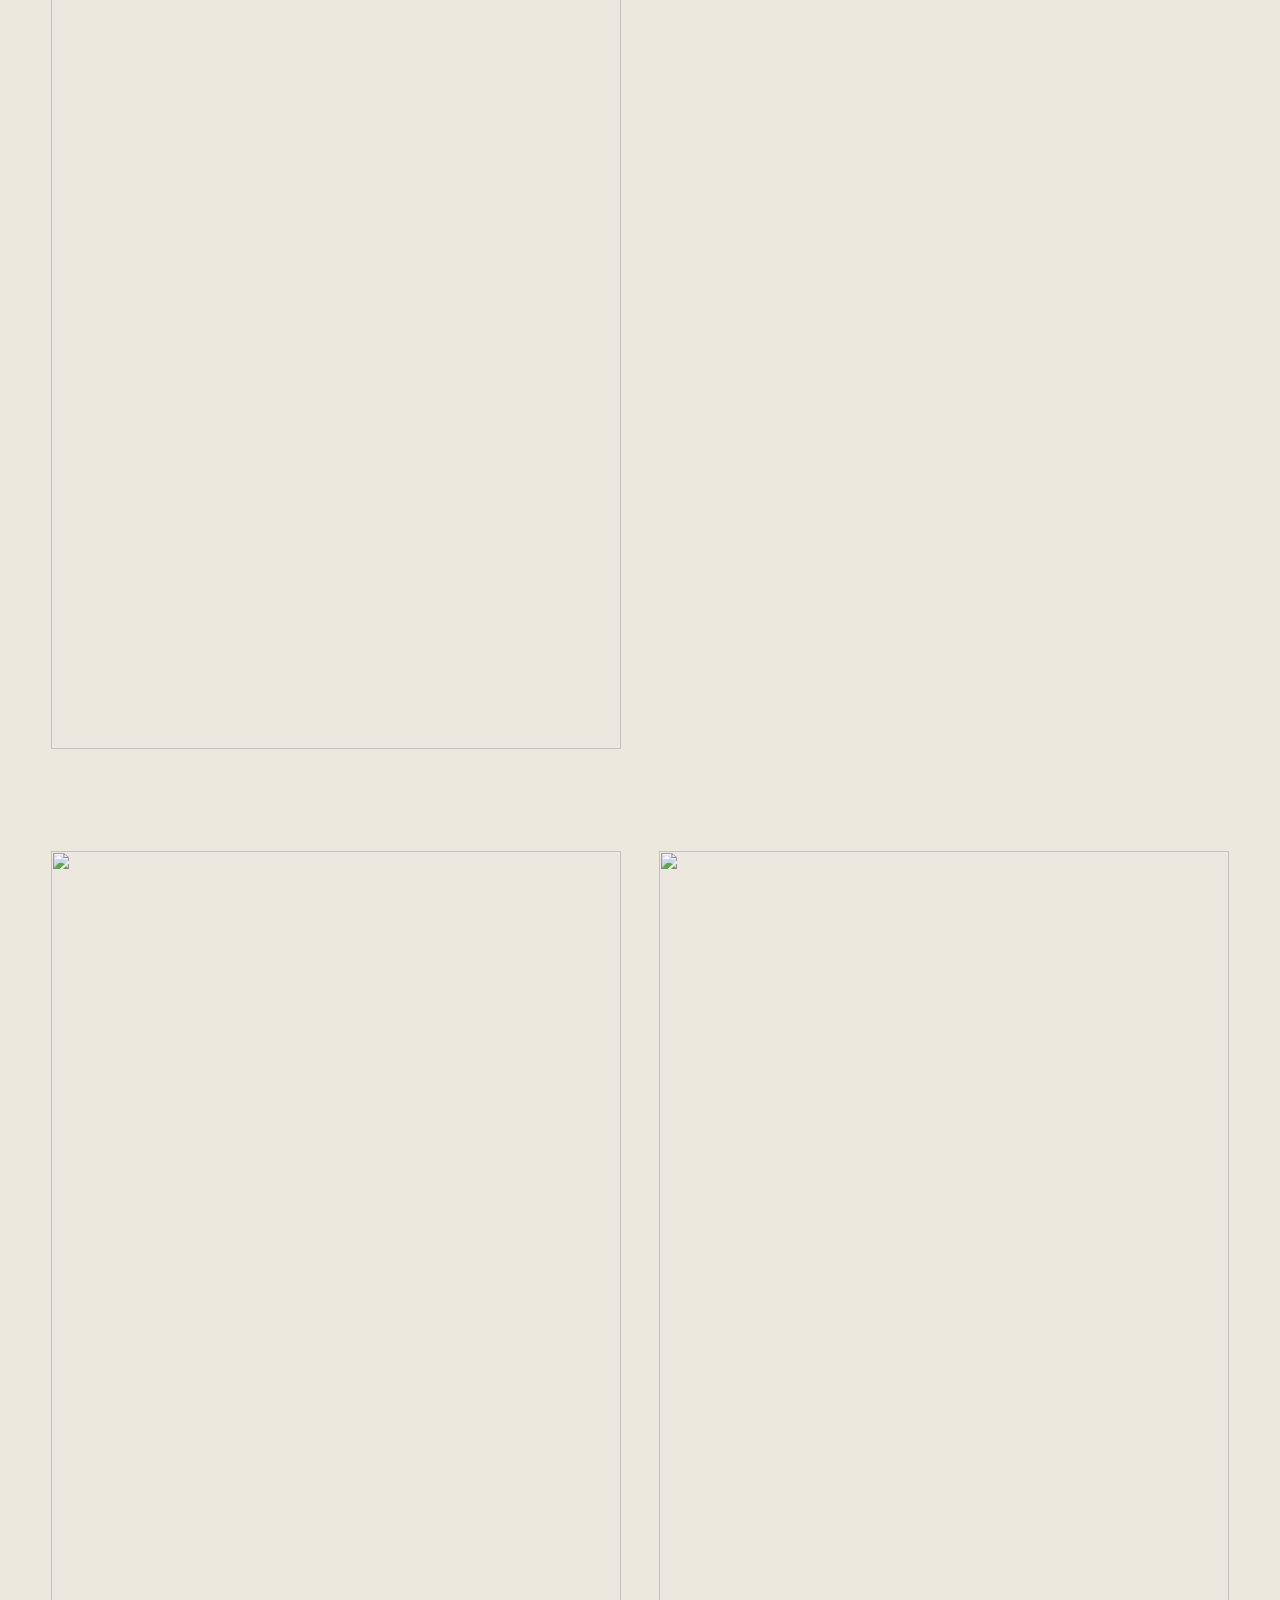
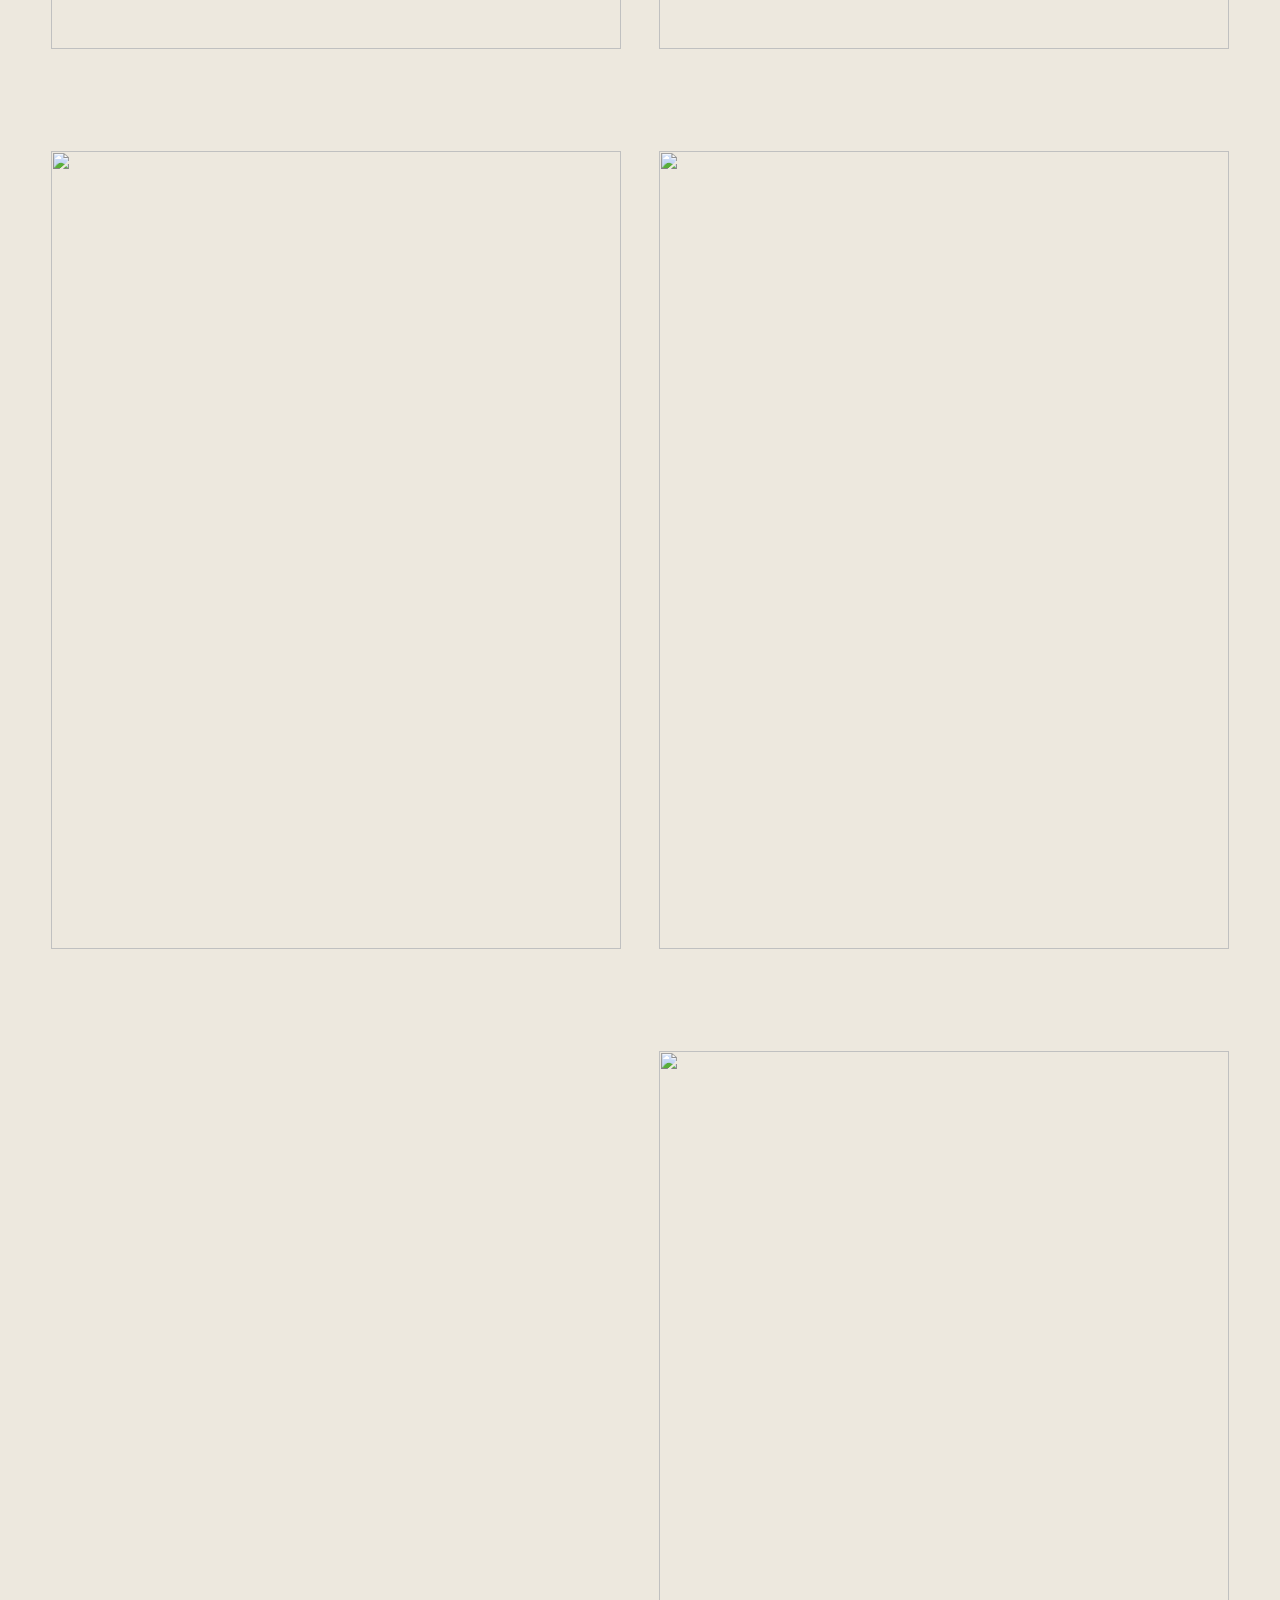
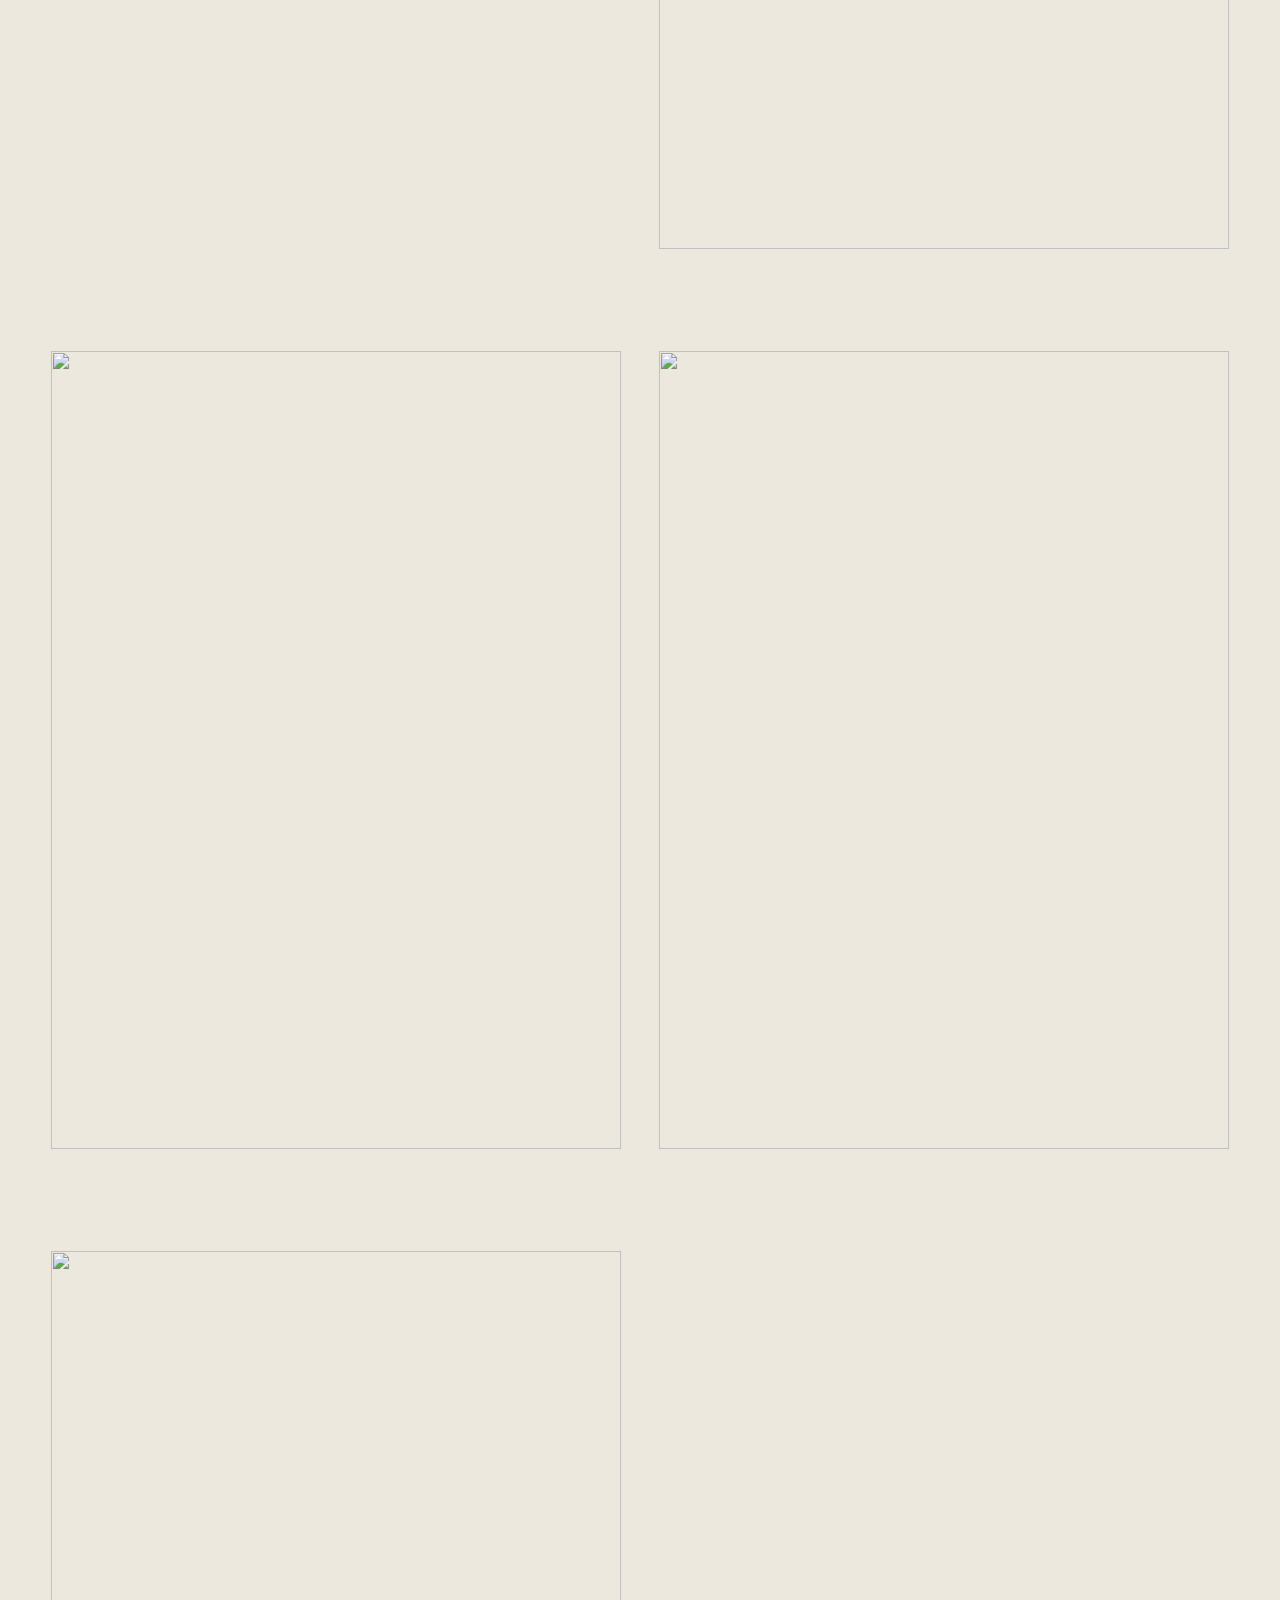
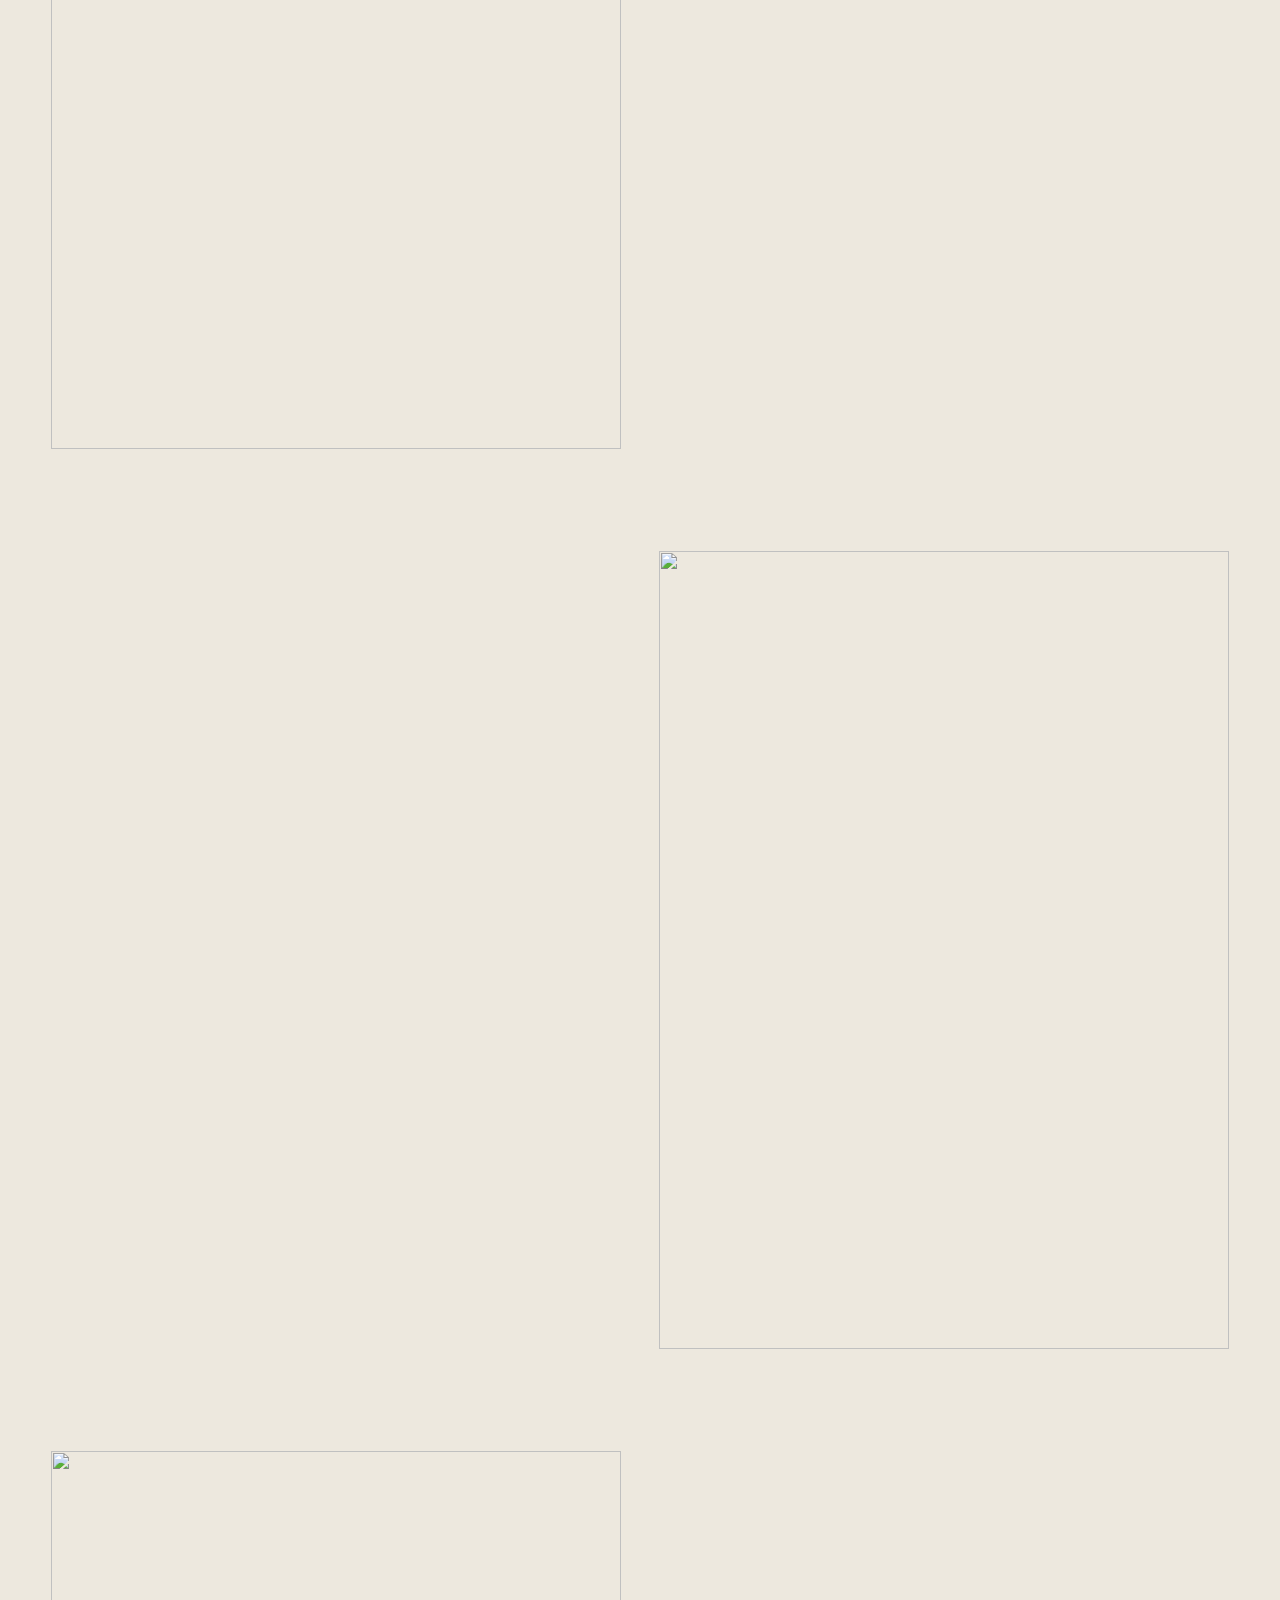
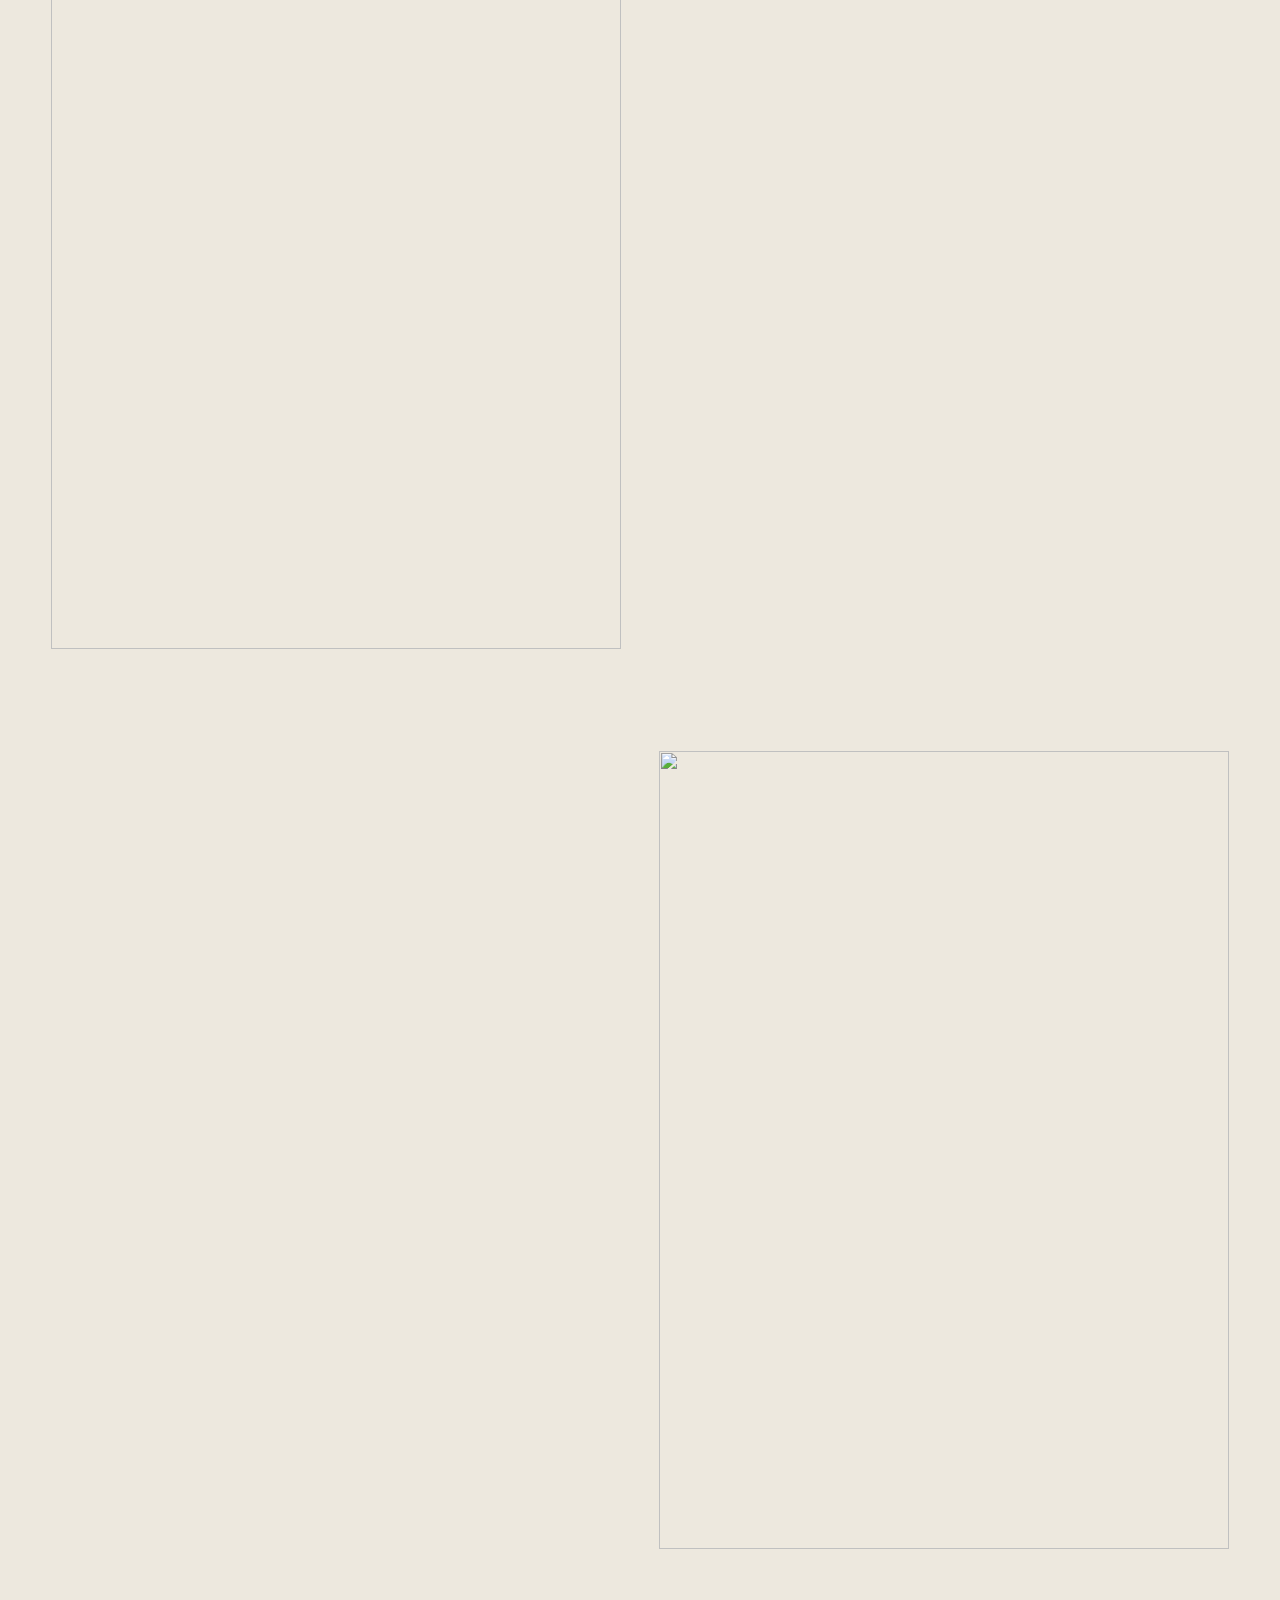
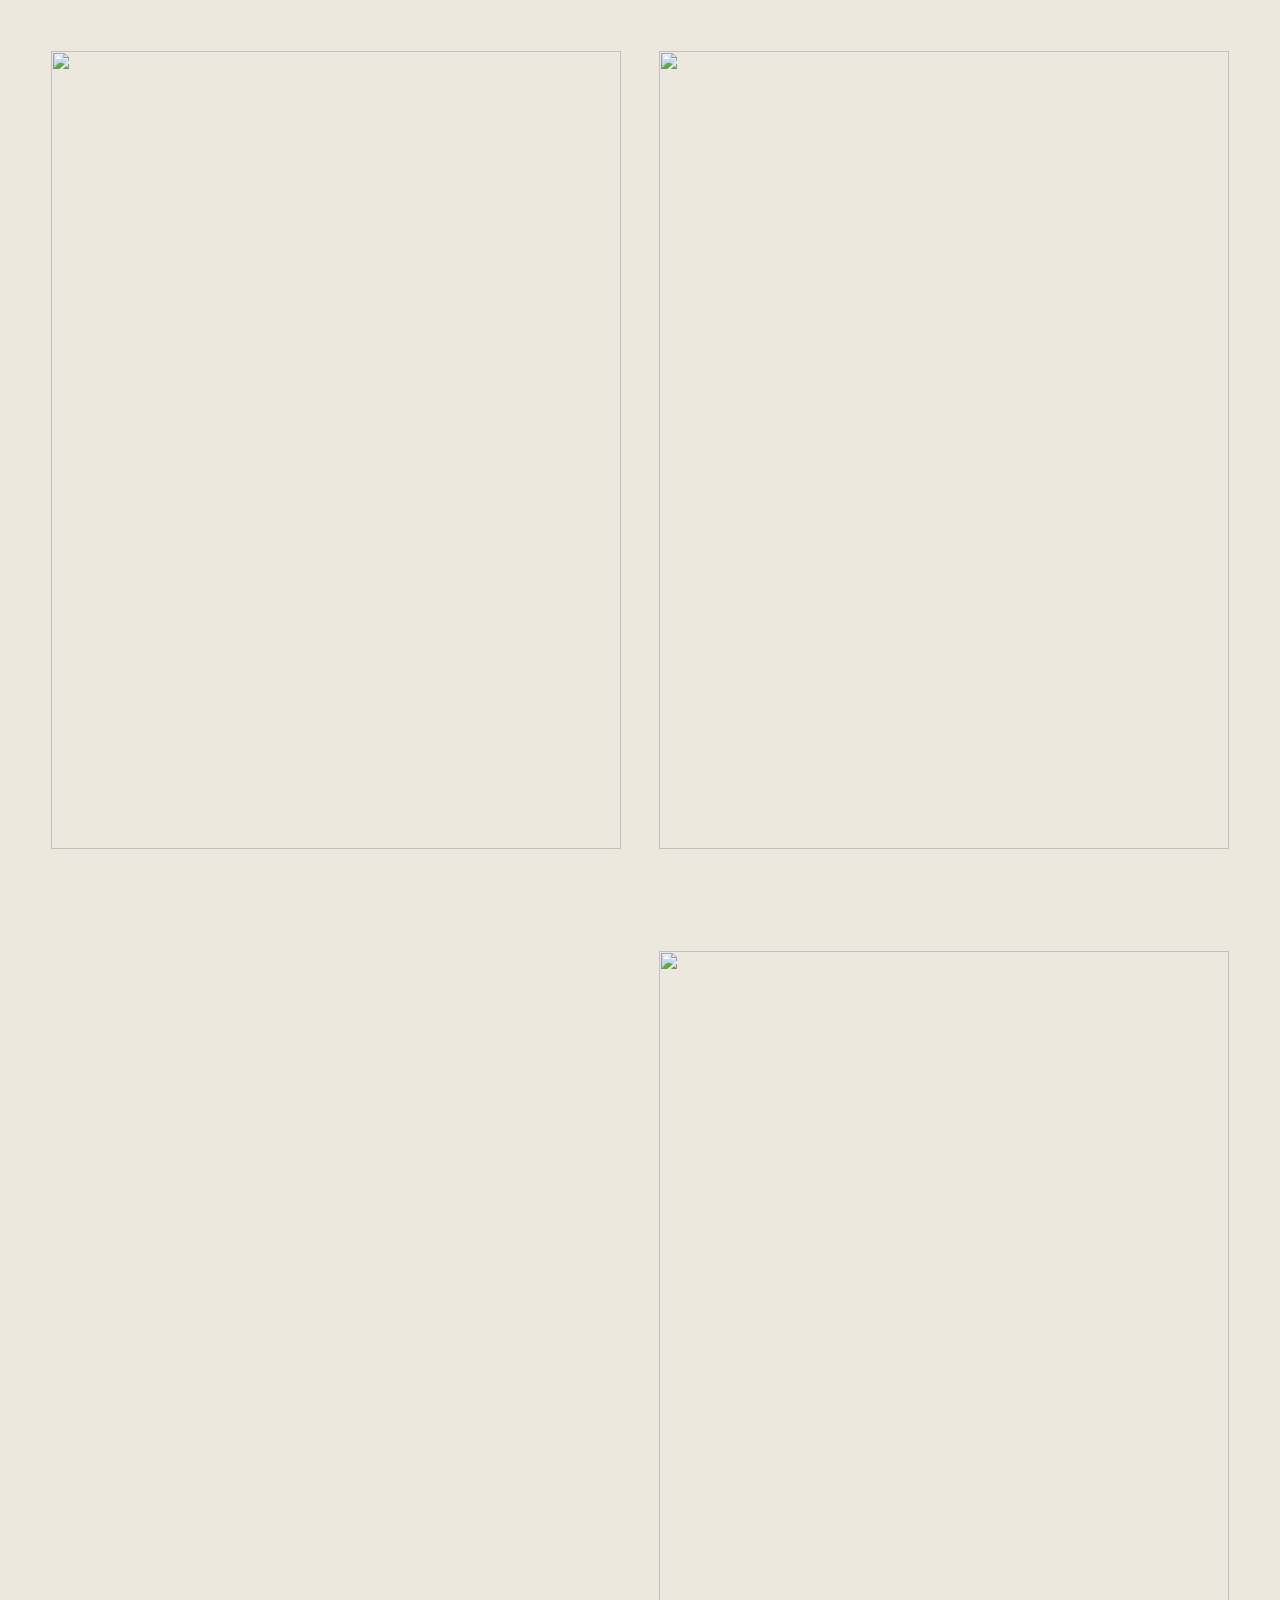
==== commit 1fa8bc0f: "Plates fill the page box; instant page turns; cover at full width" ====
--- a/washtucna/index.html
+++ b/washtucna/index.html
@@ -18,7 +18,7 @@
 <main class="book">
 <!-- cover: the truck at dawn -->
 <section class="cover" id="cover">
-  <div class="cover__plate"><img class="cover__img" src="https://photos.smugmug.com/photos/i-8zmXWHp/0/MbbnSXDskVLQCxpTKtHnQ8TzF2PSdDF372Vxn9C2b/X3/i-8zmXWHp-X3.jpg" srcset="https://photos.smugmug.com/photos/i-8zmXWHp/0/MbbnSXDskVLQCxpTKtHnQ8TzF2PSdDF372Vxn9C2b/X3/i-8zmXWHp-X3.jpg 1600w, https://photos.smugmug.com/photos/i-8zmXWHp/0/MbbnSXDskVLQCxpTKtHnQ8TzF2PSdDF372Vxn9C2b/X4/i-8zmXWHp-X4.jpg 2048w, https://photos.smugmug.com/photos/i-8zmXWHp/0/MbbnSXDskVLQCxpTKtHnQ8TzF2PSdDF372Vxn9C2b/X5/i-8zmXWHp-X5.jpg 2560w" sizes="(max-width: 760px) 100vw, 50vw" alt="" loading="eager" fetchpriority="high" data-frame="B90A4987"></div>
+  <div class="cover__plate"><img class="cover__img" src="https://photos.smugmug.com/photos/i-8zmXWHp/0/MbbnSXDskVLQCxpTKtHnQ8TzF2PSdDF372Vxn9C2b/X3/i-8zmXWHp-X3.jpg" srcset="https://photos.smugmug.com/photos/i-8zmXWHp/0/MbbnSXDskVLQCxpTKtHnQ8TzF2PSdDF372Vxn9C2b/X3/i-8zmXWHp-X3.jpg 1600w, https://photos.smugmug.com/photos/i-8zmXWHp/0/MbbnSXDskVLQCxpTKtHnQ8TzF2PSdDF372Vxn9C2b/X4/i-8zmXWHp-X4.jpg 2048w, https://photos.smugmug.com/photos/i-8zmXWHp/0/MbbnSXDskVLQCxpTKtHnQ8TzF2PSdDF372Vxn9C2b/X5/i-8zmXWHp-X5.jpg 2560w" sizes="100vw" alt="" loading="eager" fetchpriority="high" data-frame="B90A4987"></div>
   <h1 class="cover__title">Pilgrimage to Washtucna</h1>
 </section>
 
--- a/washtucna/book.css
+++ b/washtucna/book.css
@@ -29,15 +29,16 @@
   height: calc(100svh - 2 * var(--plate-inset));
 }
 .page img {
-  max-height: 100%;
-  max-width: 100%;
-  width: auto;
-  height: auto;
+  /* the page box owns the size; the plate sits inside it, aspect kept */
+  width: 100%;
+  height: 100%;
   object-fit: contain;
+  object-position: center;
 }
-/* left page holds the fold: image sits toward center; right page mirrors */
-.spread .page:first-child { justify-items: end; }
-.spread .page:last-child  { justify-items: start; }
+/* landscape plates hug the fold: left page toward the right edge, right page toward the left */
+.spread .page:first-child img { object-position: right center; }
+.spread .page:last-child img  { object-position: left center; }
+.spread--solo .page img { object-position: center; }
 
 /* solo plate + air: the blank page is real, so the plate keeps its half */
 .page--blank { }
@@ -54,8 +55,9 @@
 }
 .cover__plate { display: grid; place-items: center; min-height: 0; }
 .cover__img {
-  max-height: calc(100svh - 2 * var(--plate-inset) - 6rem);
-  width: auto;
+  width: 100%;
+  height: calc(100svh - 2 * var(--plate-inset) - 6rem);
+  object-fit: contain;
 }
 .cover__title {
   font-family: var(--display);
@@ -91,10 +93,10 @@
     padding: var(--plate-inset) var(--plate-inset) 0;
   }
   .page { height: auto; min-height: 0; }
+  .page img { width: 100%; height: auto; max-height: 88svh; object-position: center; }
   .page--blank { display: none; }
-  .spread .page:first-child, .spread .page:last-child { justify-items: center; }
-  .page img { max-height: 88svh; }
+  .spread .page:first-child img, .spread .page:last-child img { object-position: center; }
   .cover { min-height: 100svh; }
-  .cover__img { max-height: calc(100svh - 2 * var(--plate-inset) - 5rem); }
+  .cover__img { height: calc(100svh - 2 * var(--plate-inset) - 5rem); }
   .matter { min-height: 60svh; }
 }
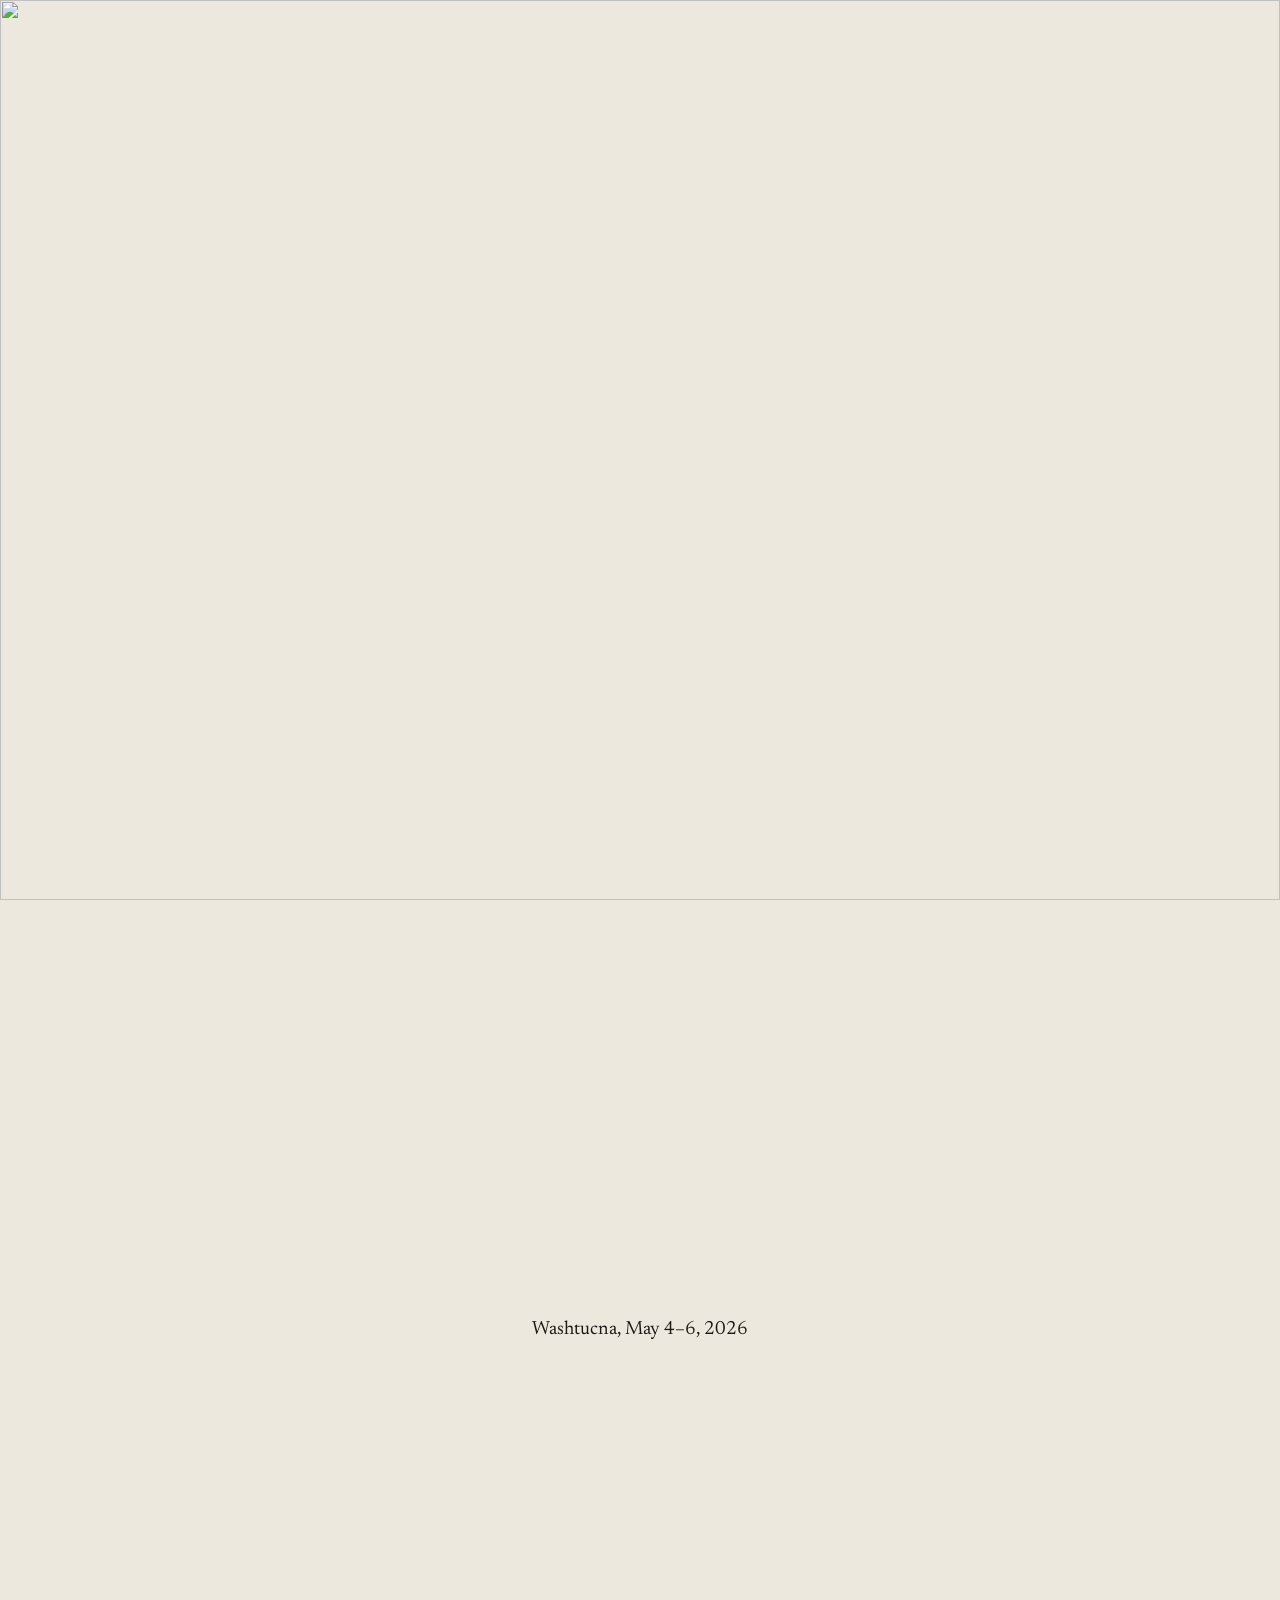
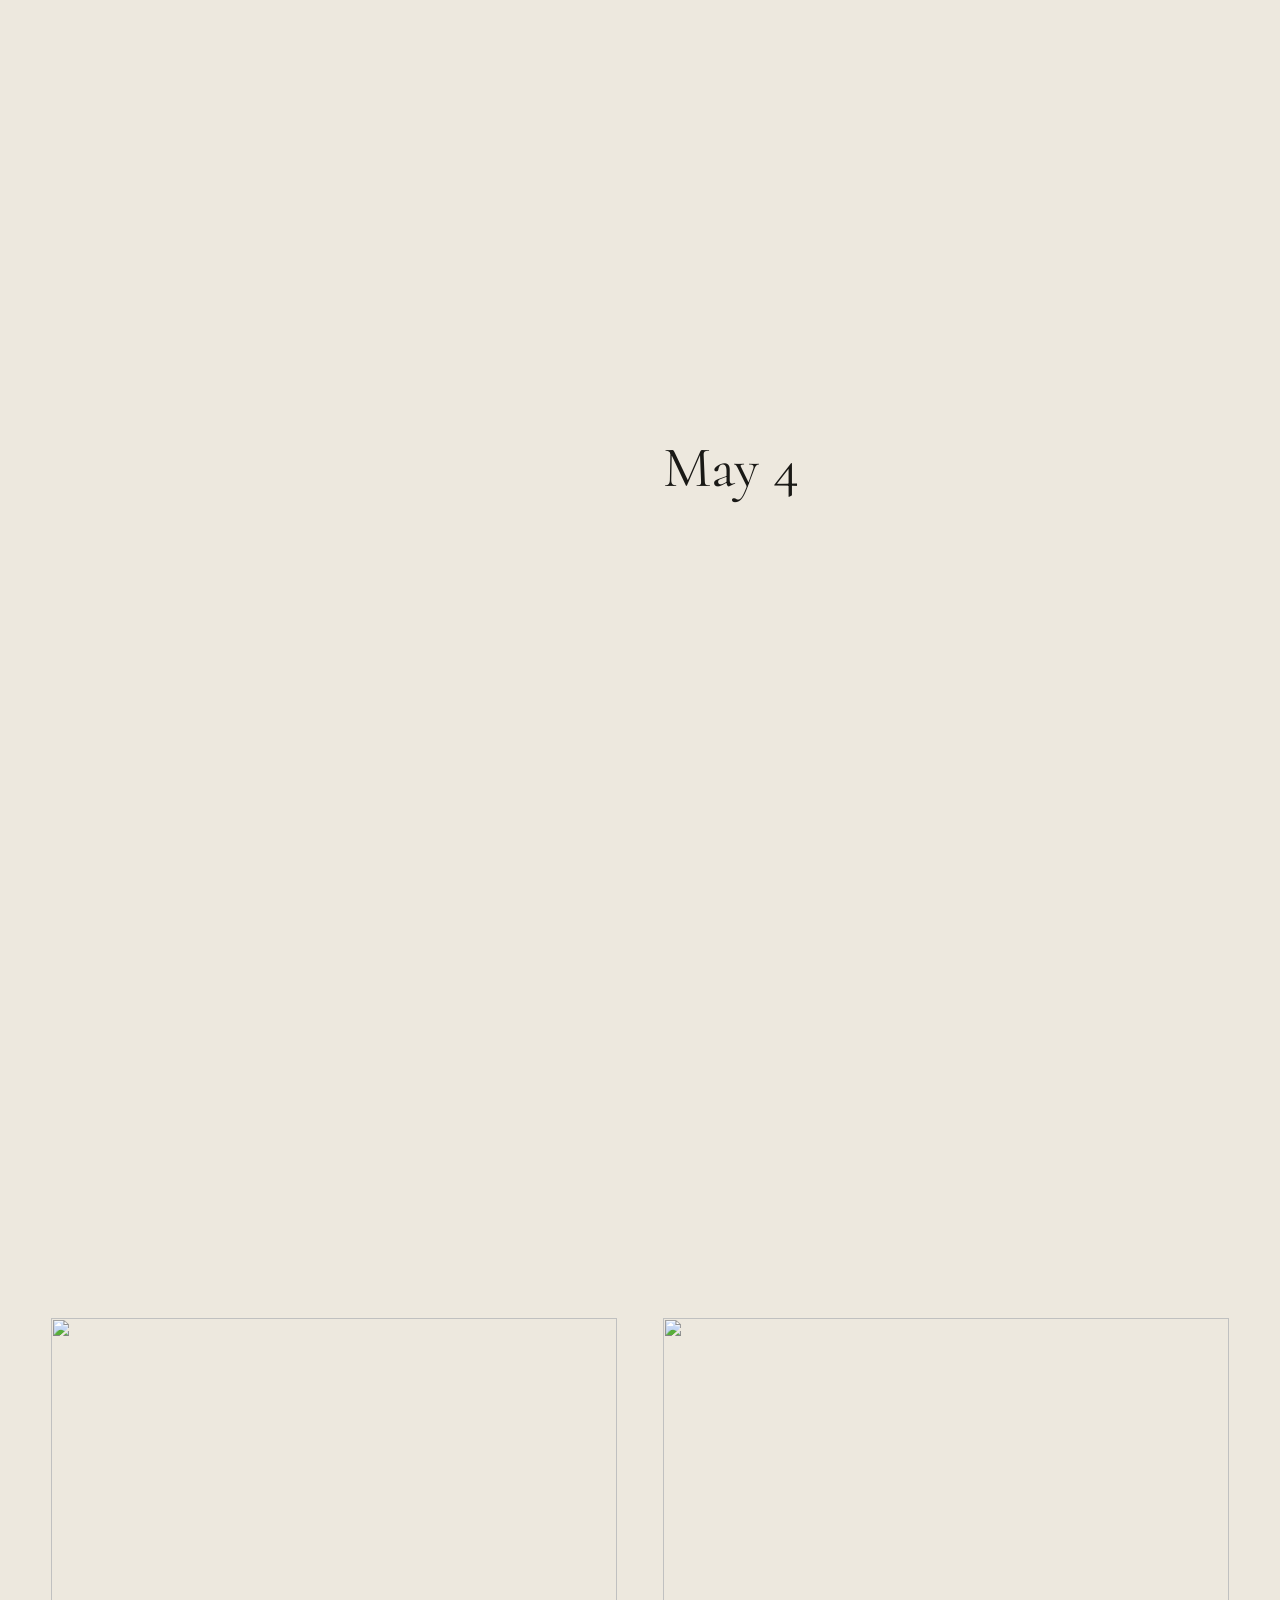
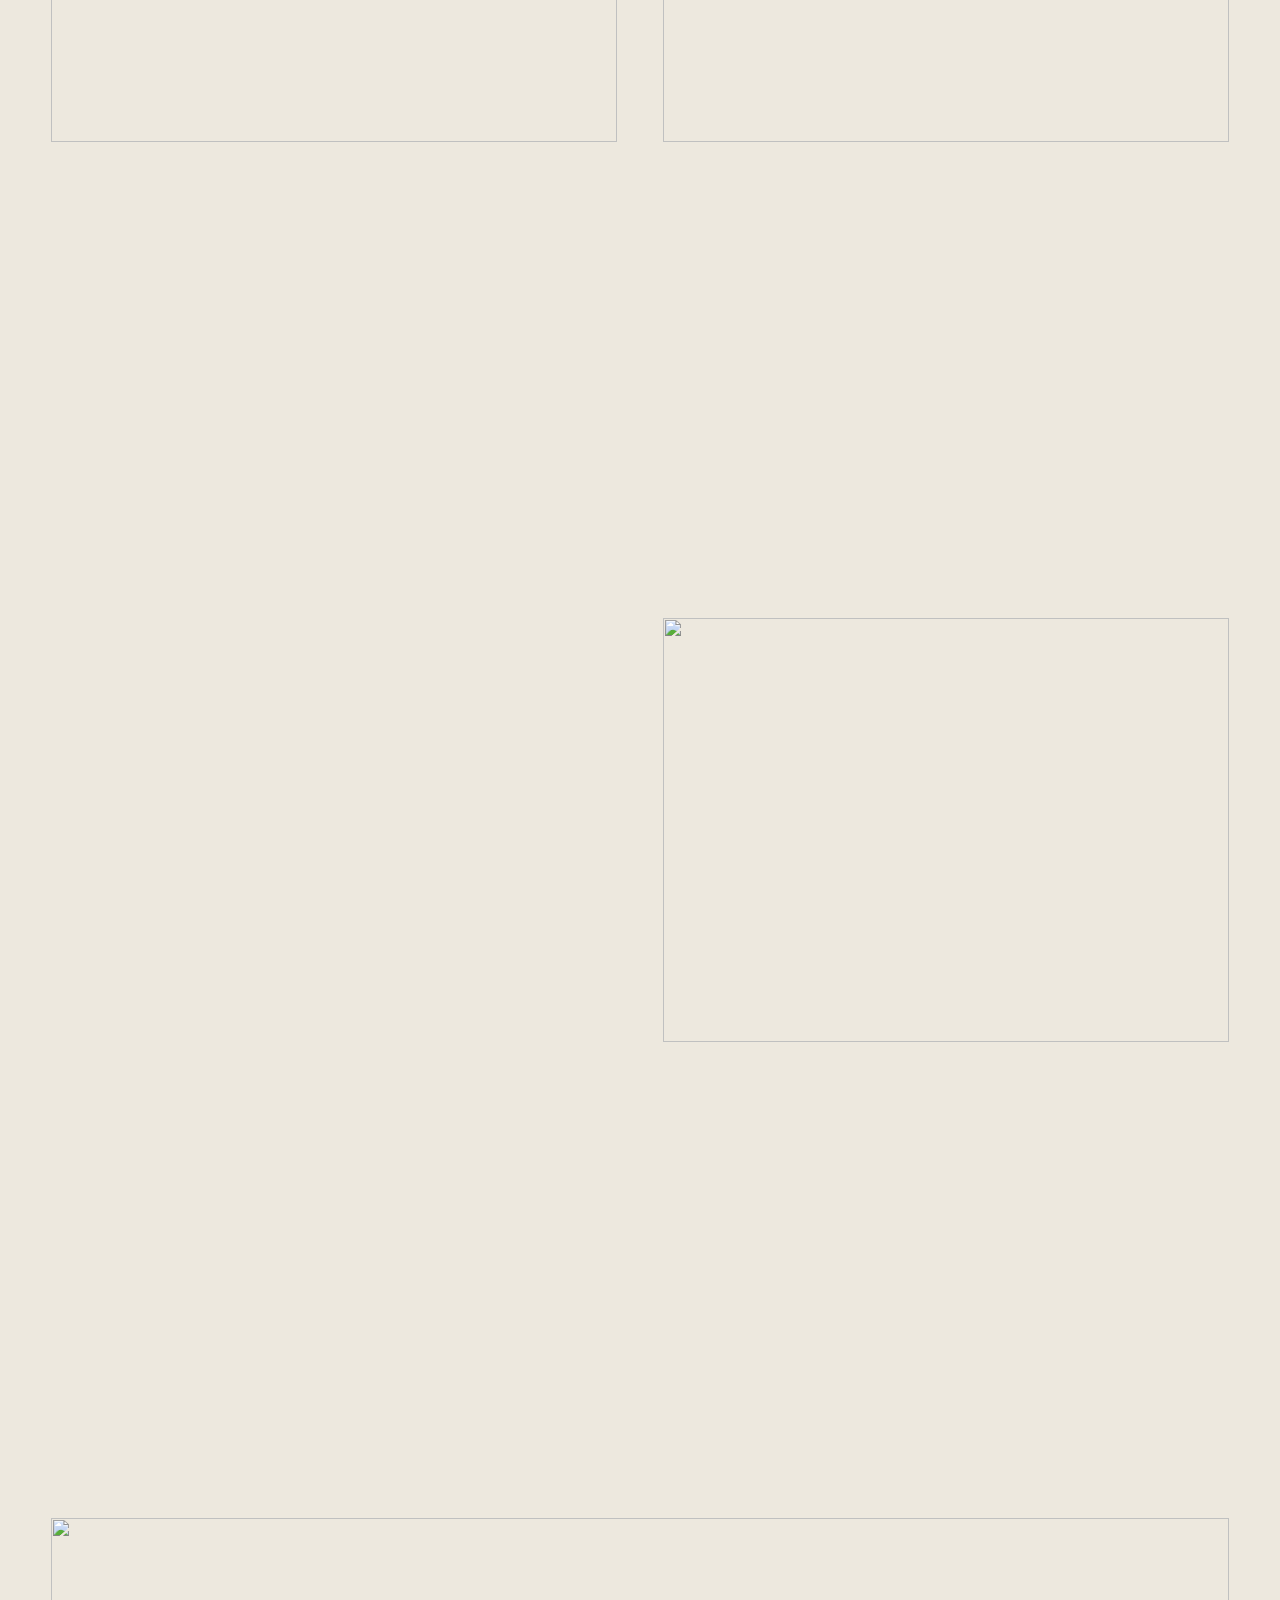
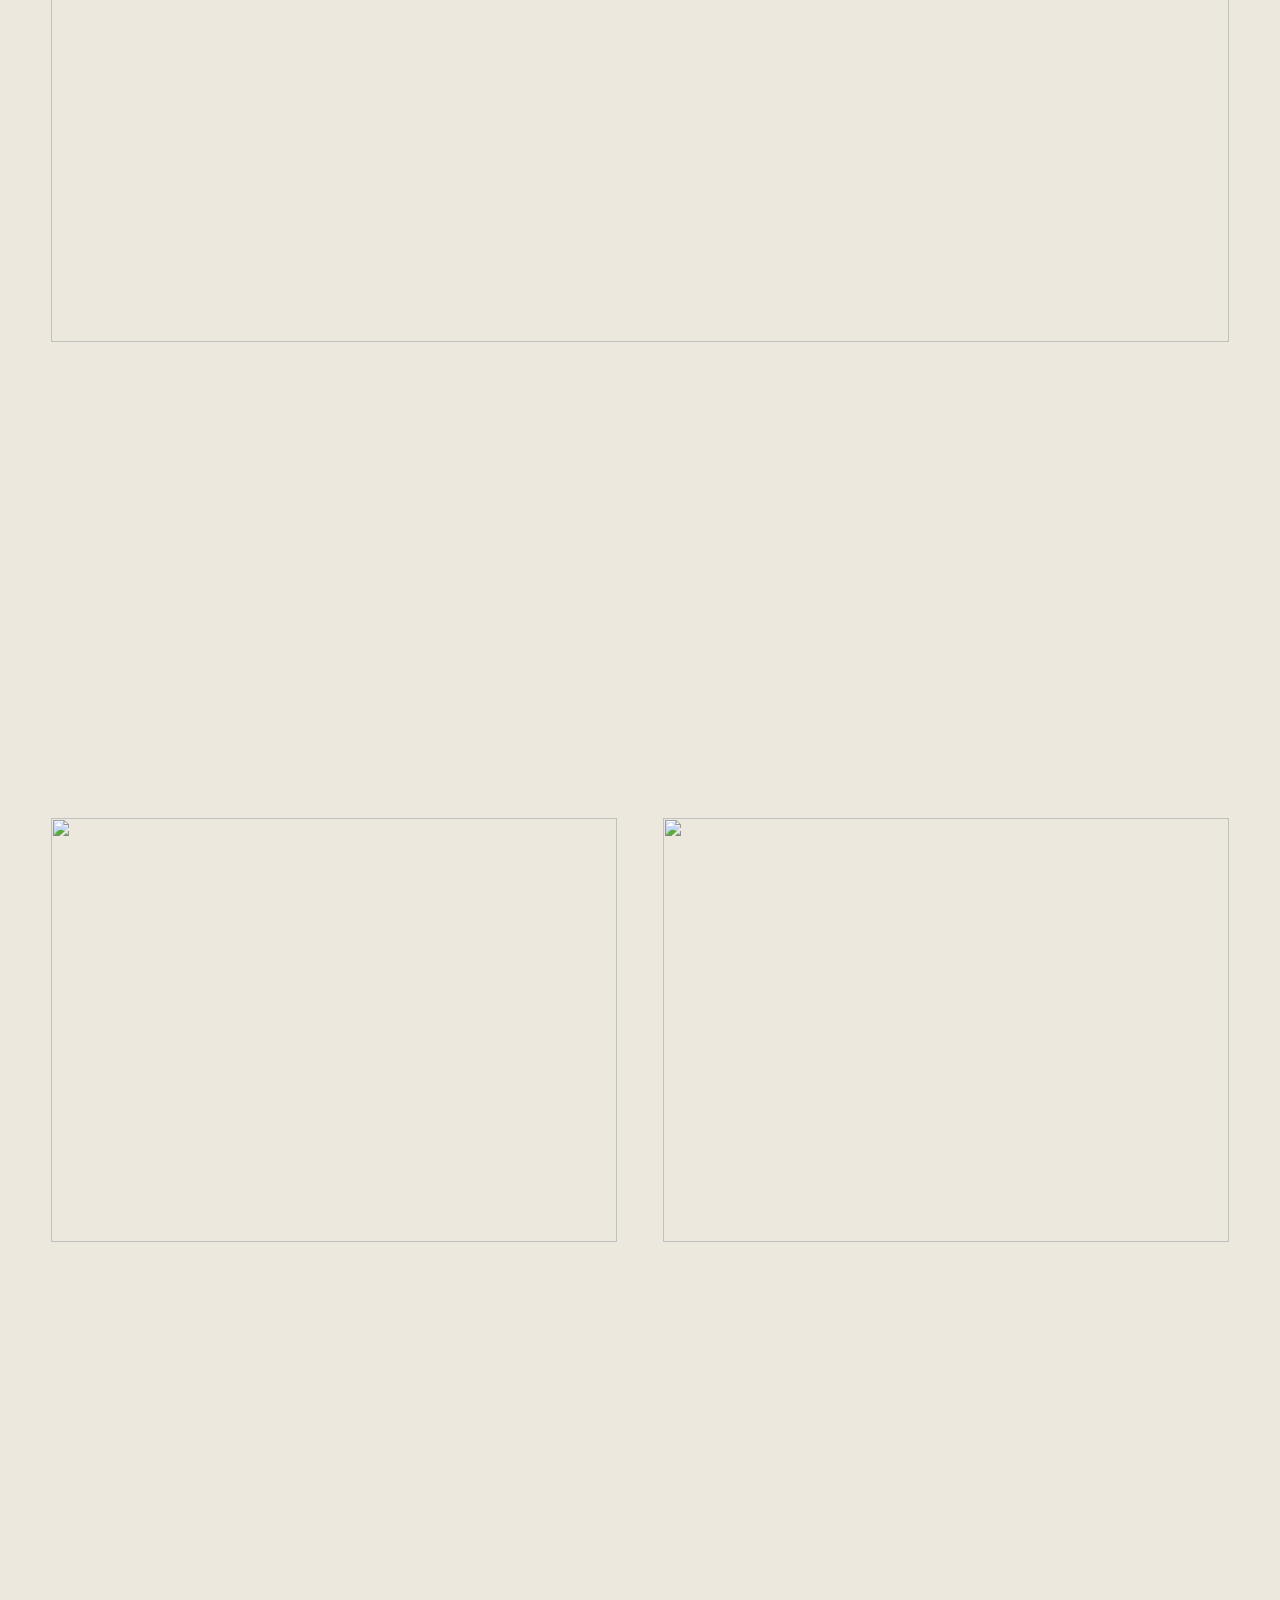
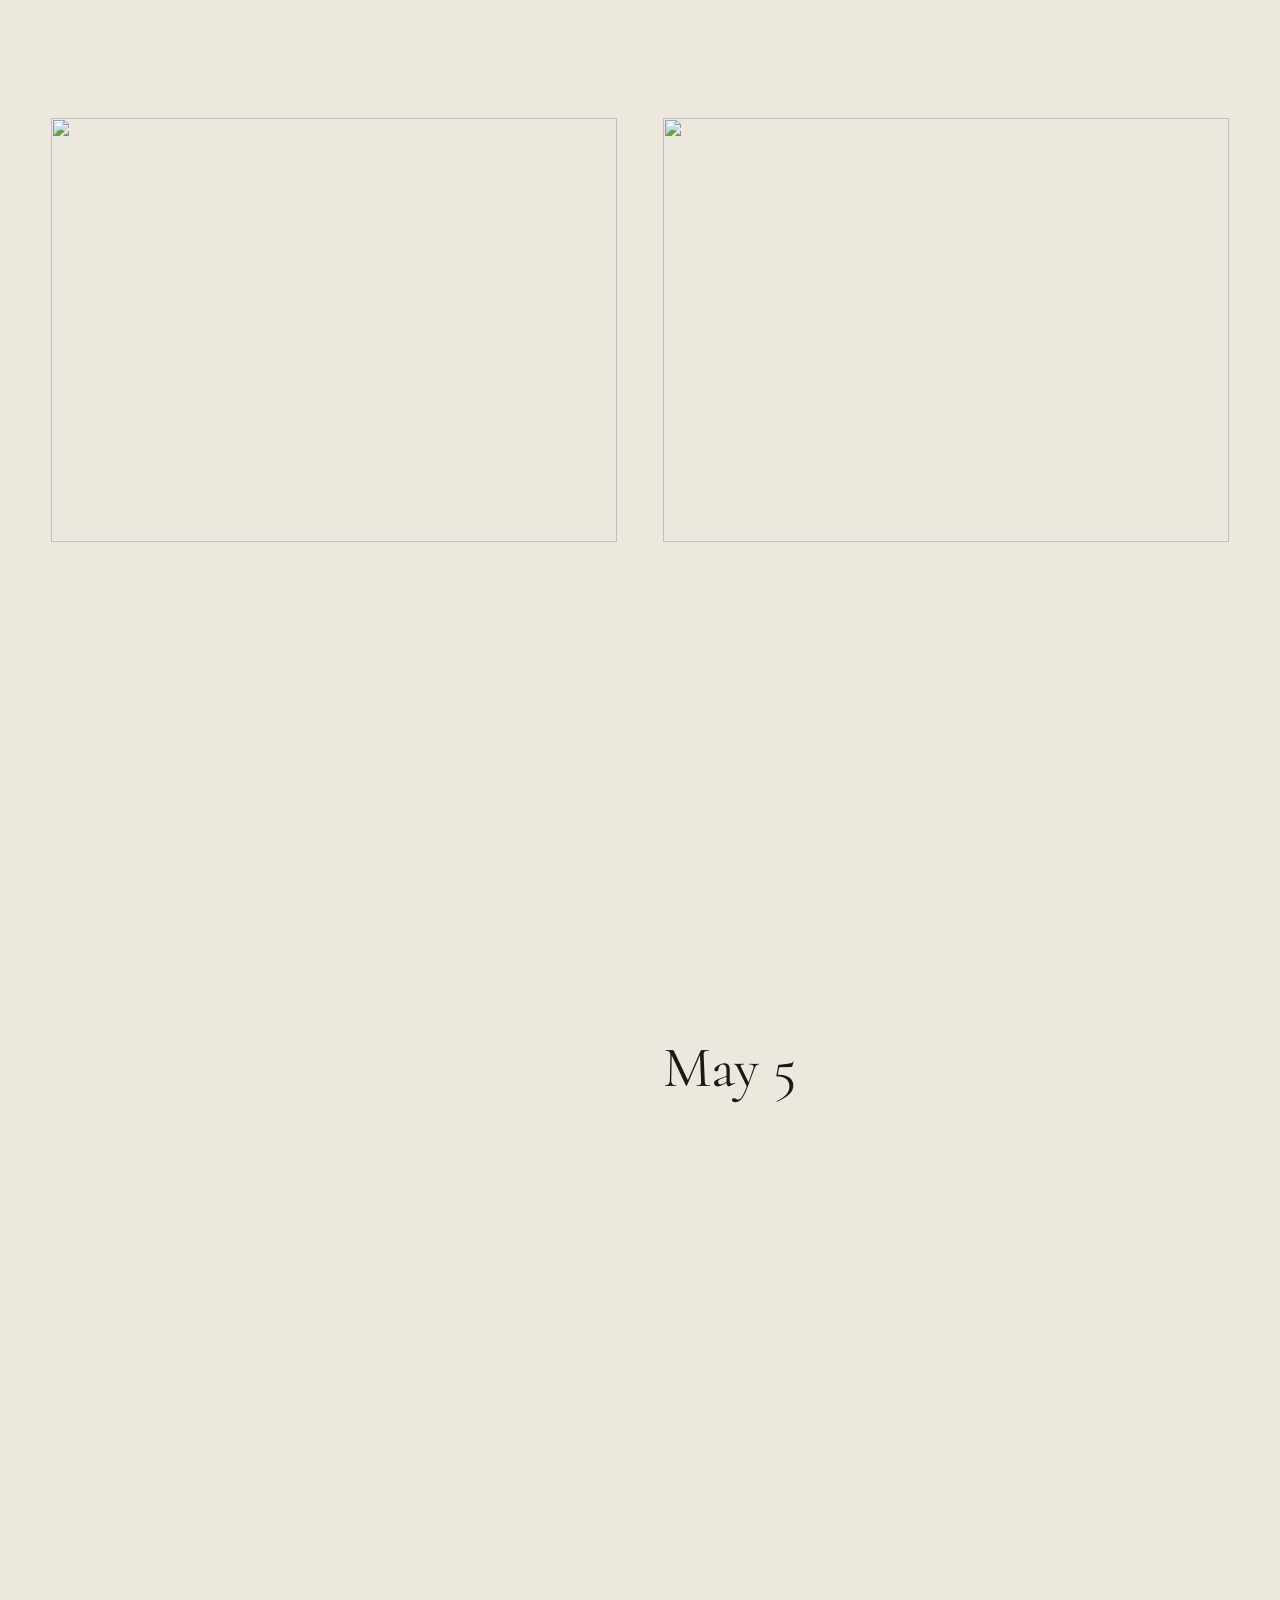
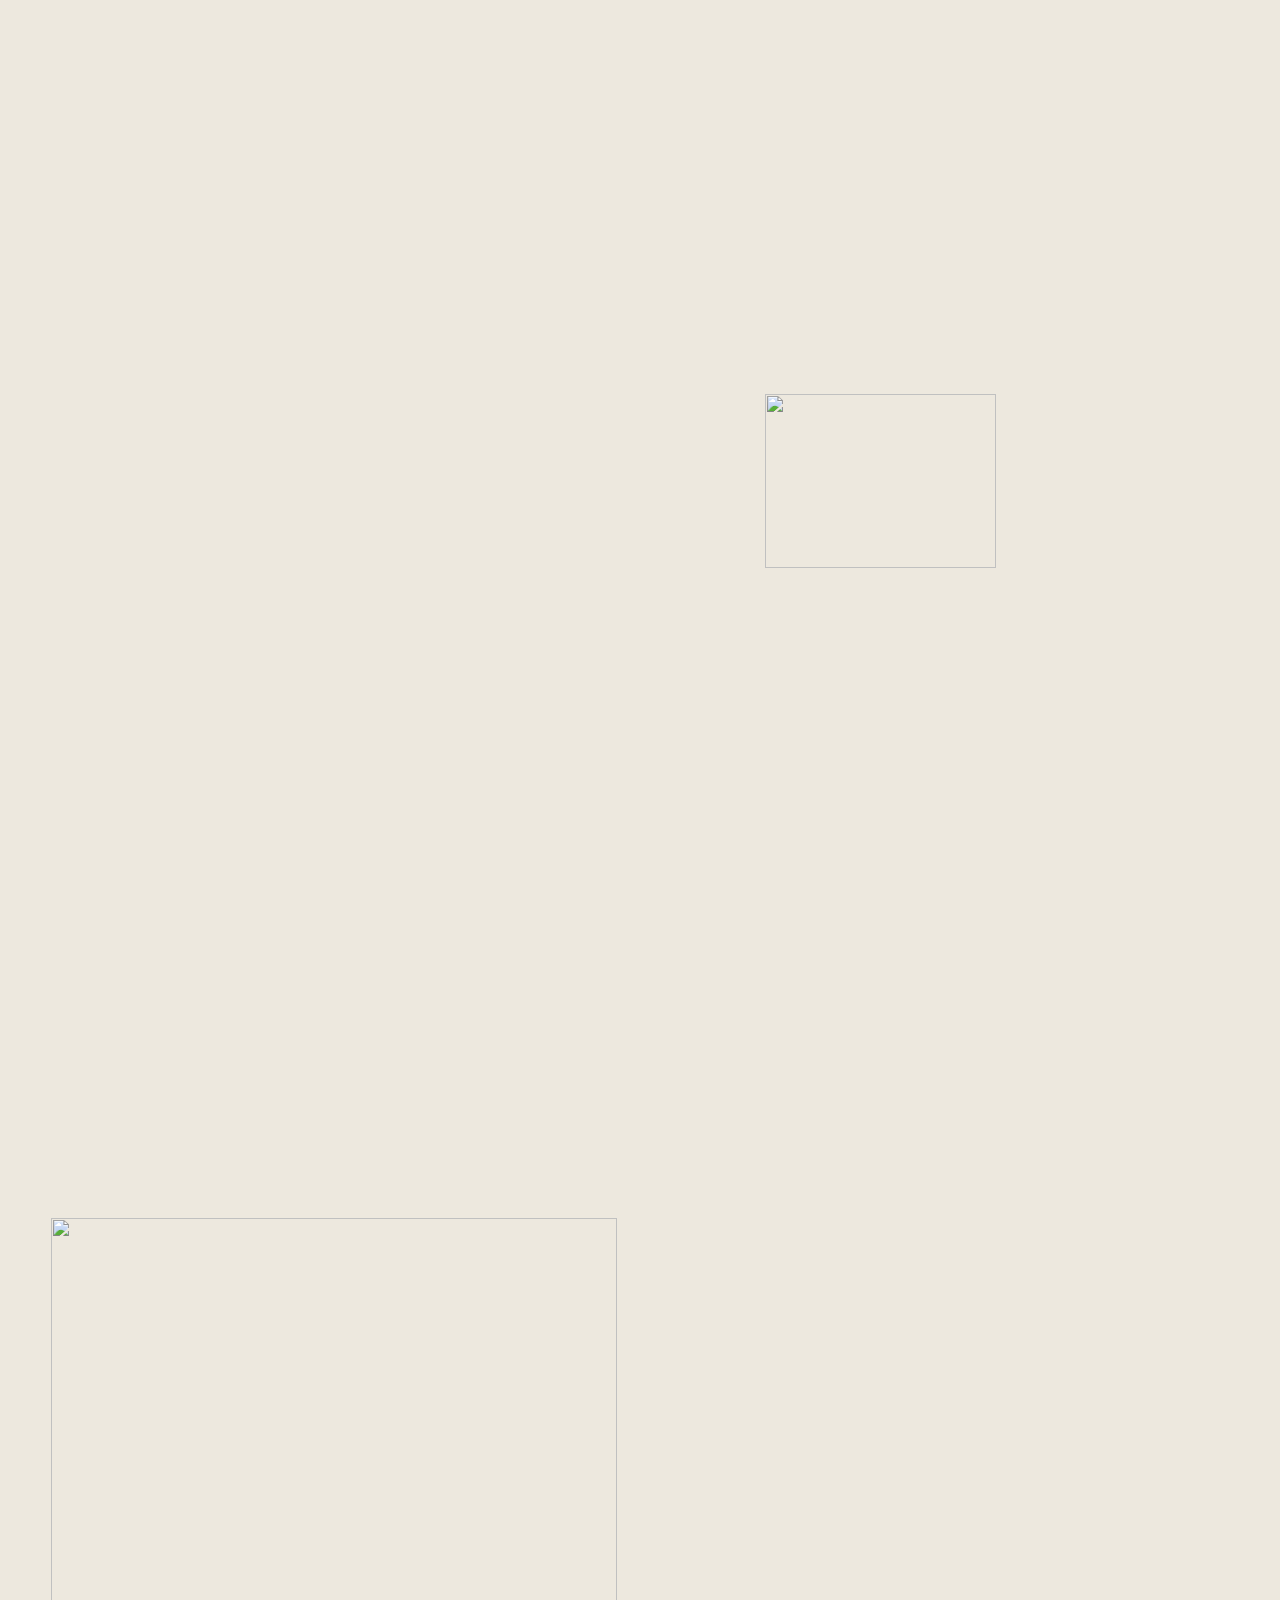
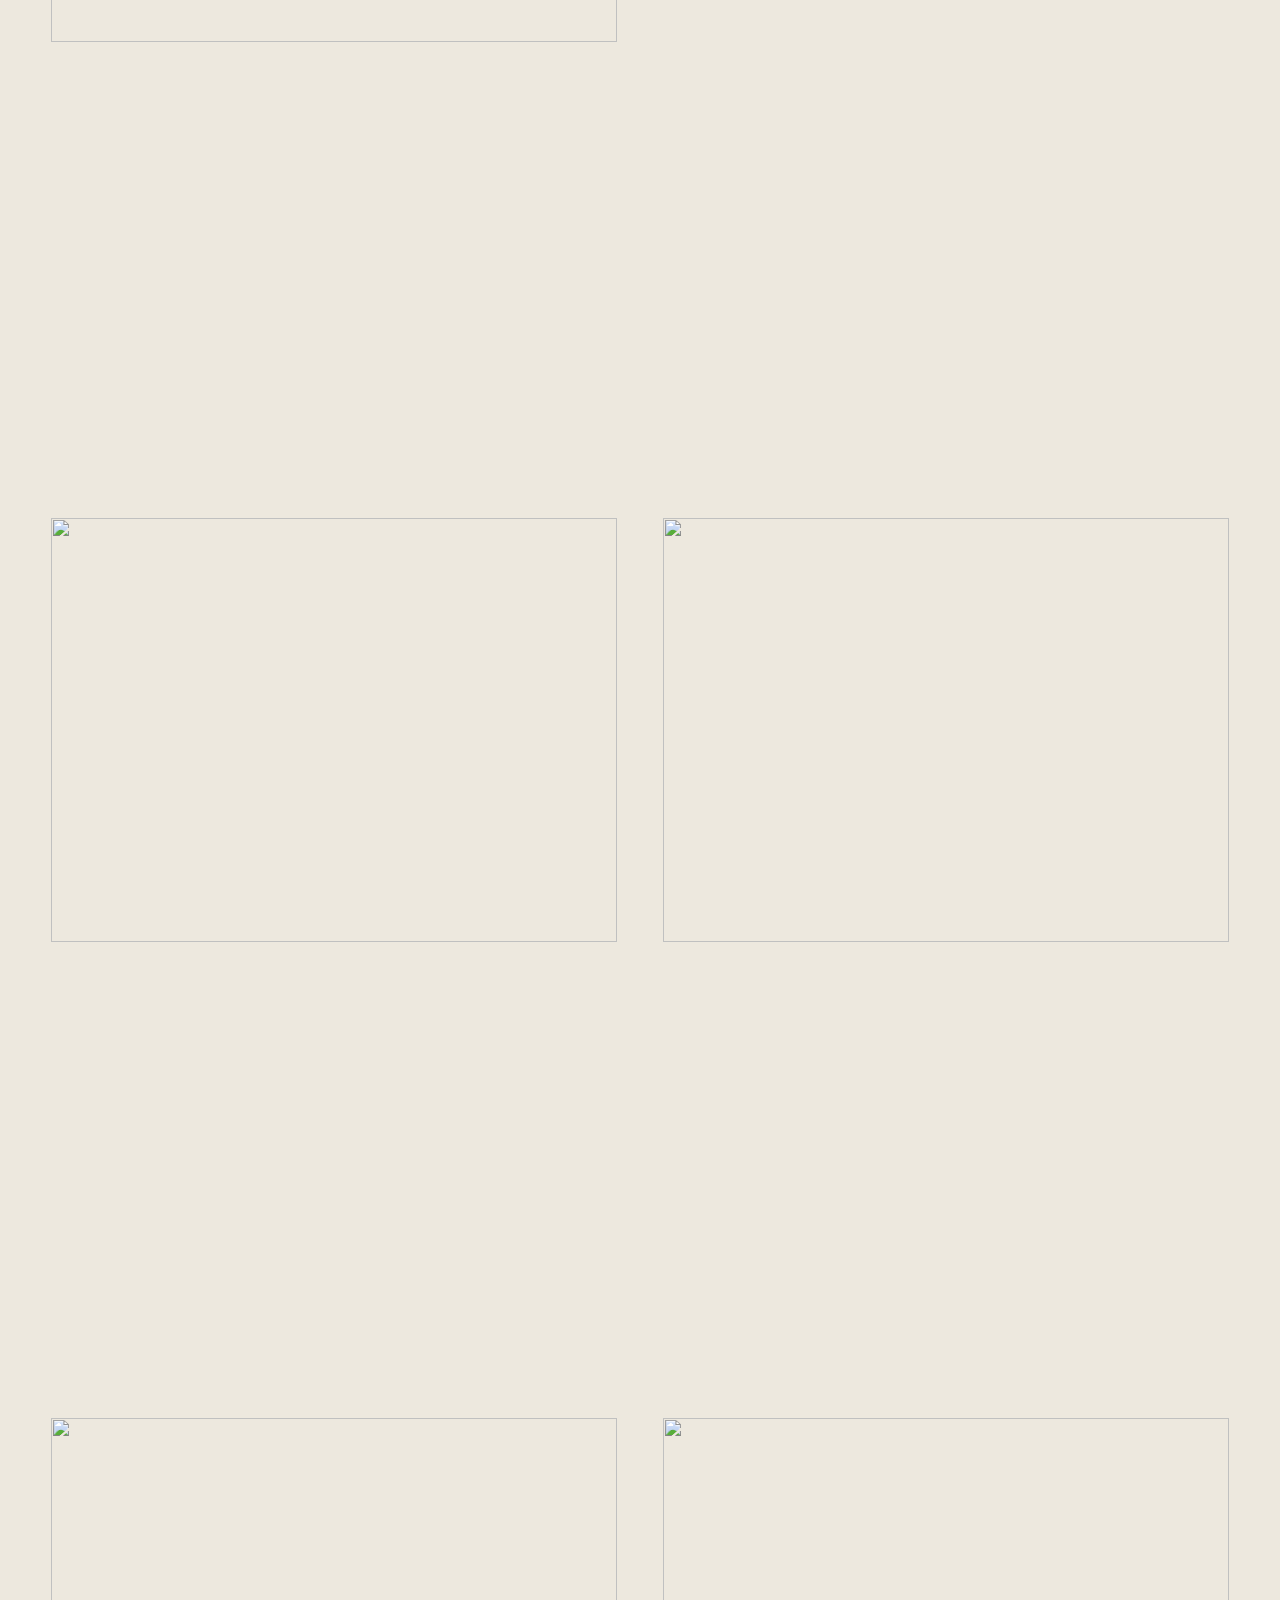
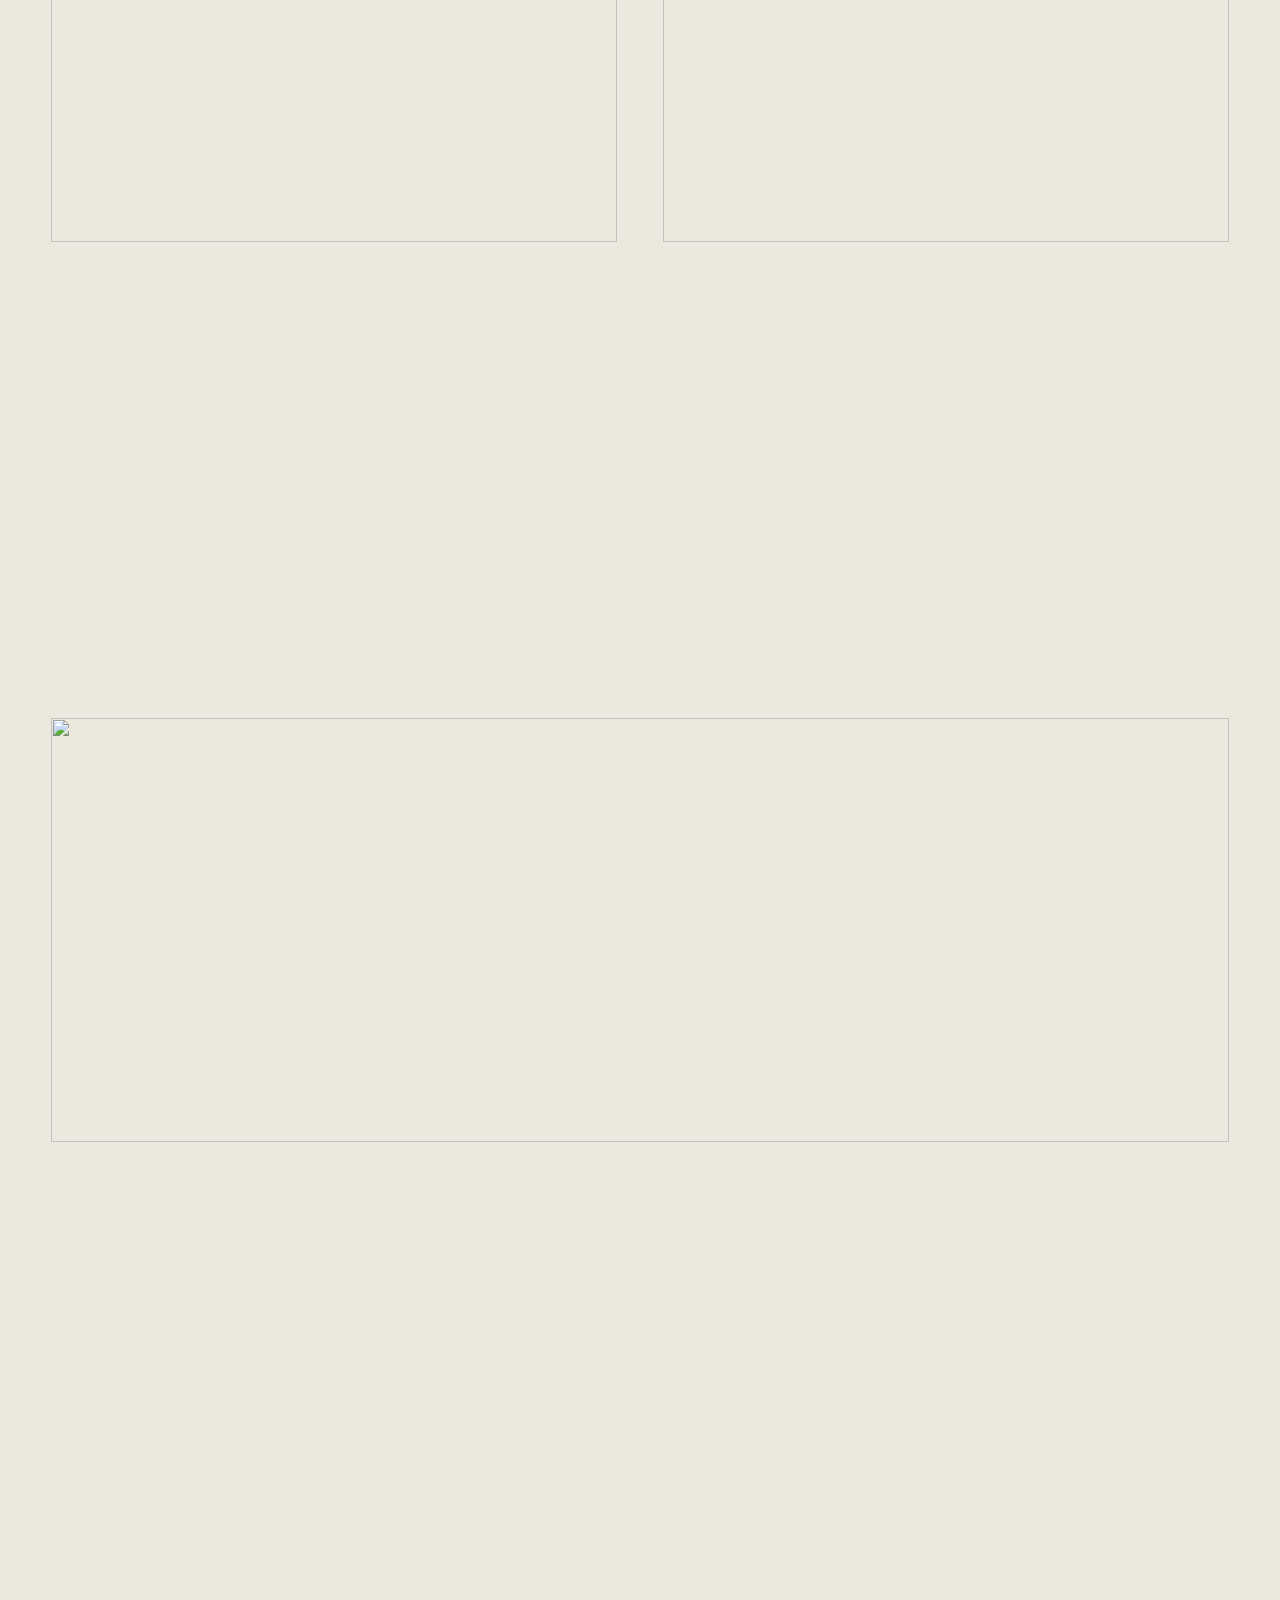
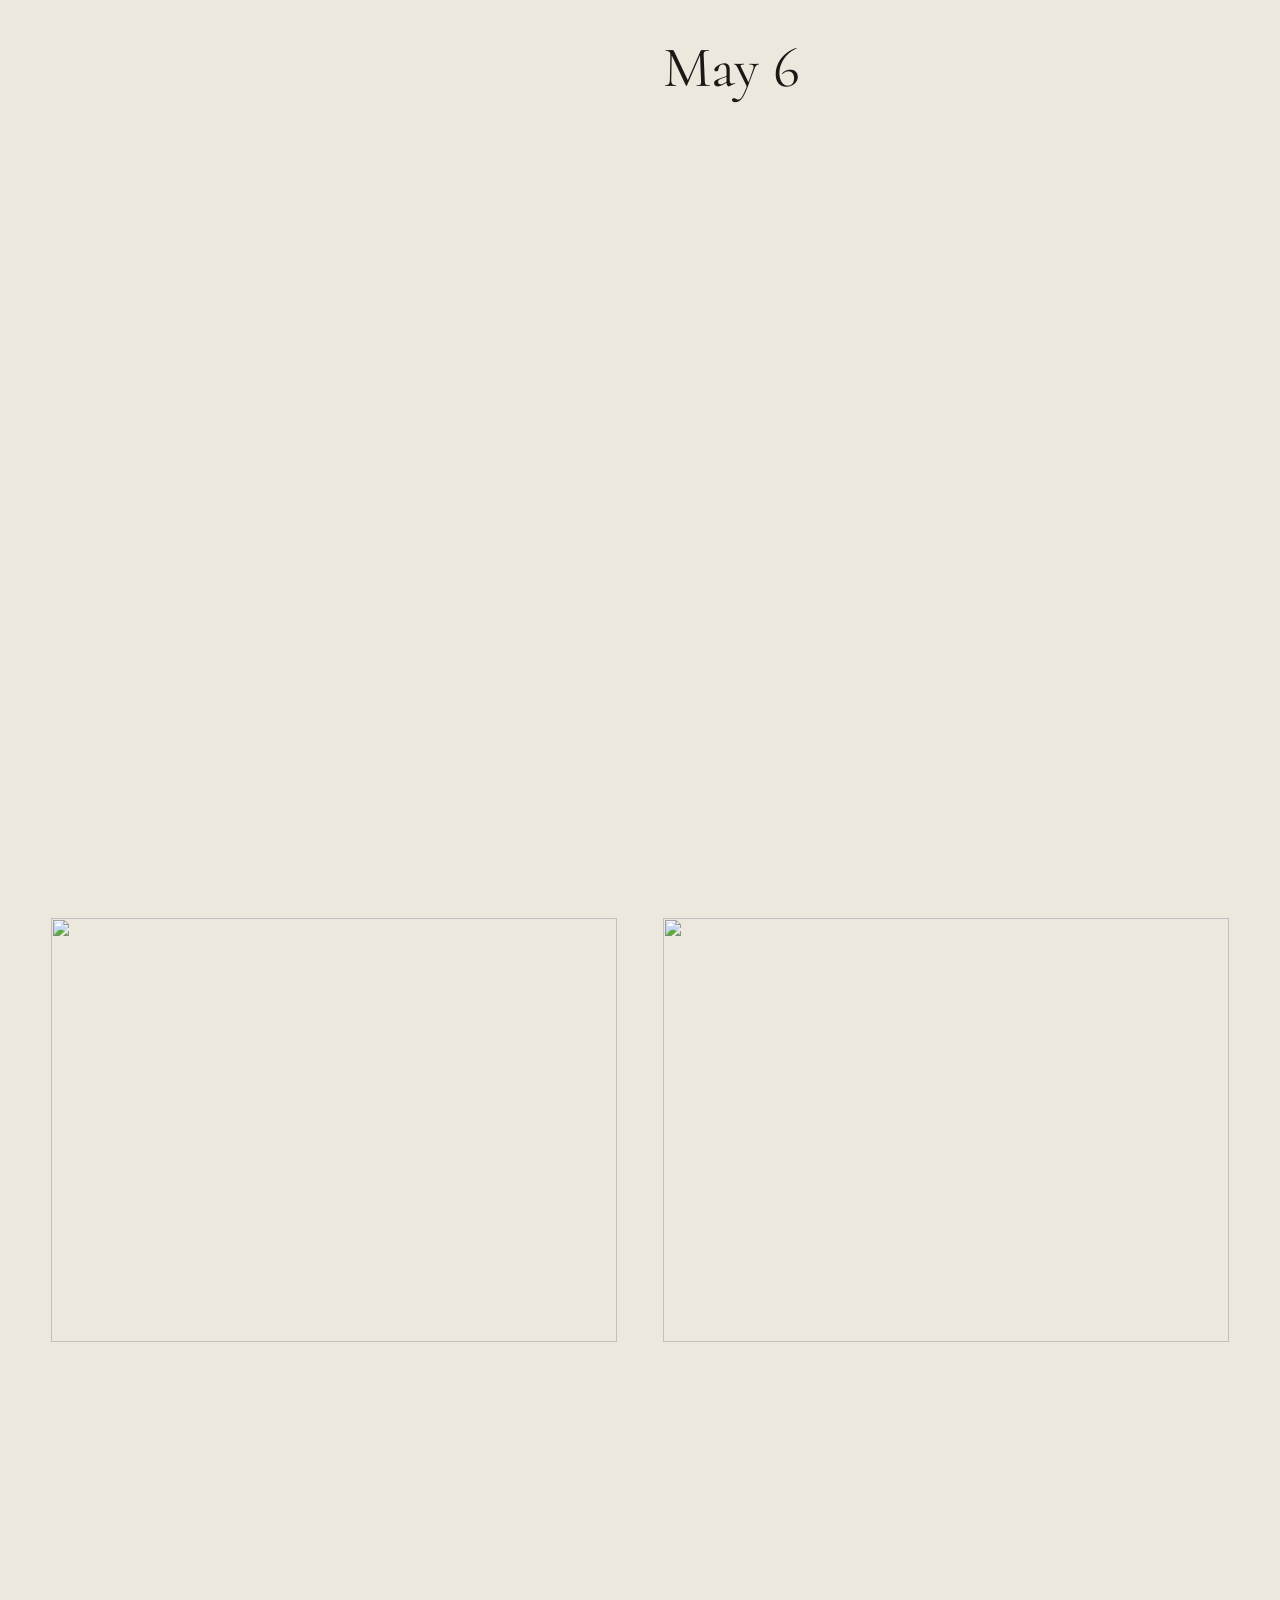
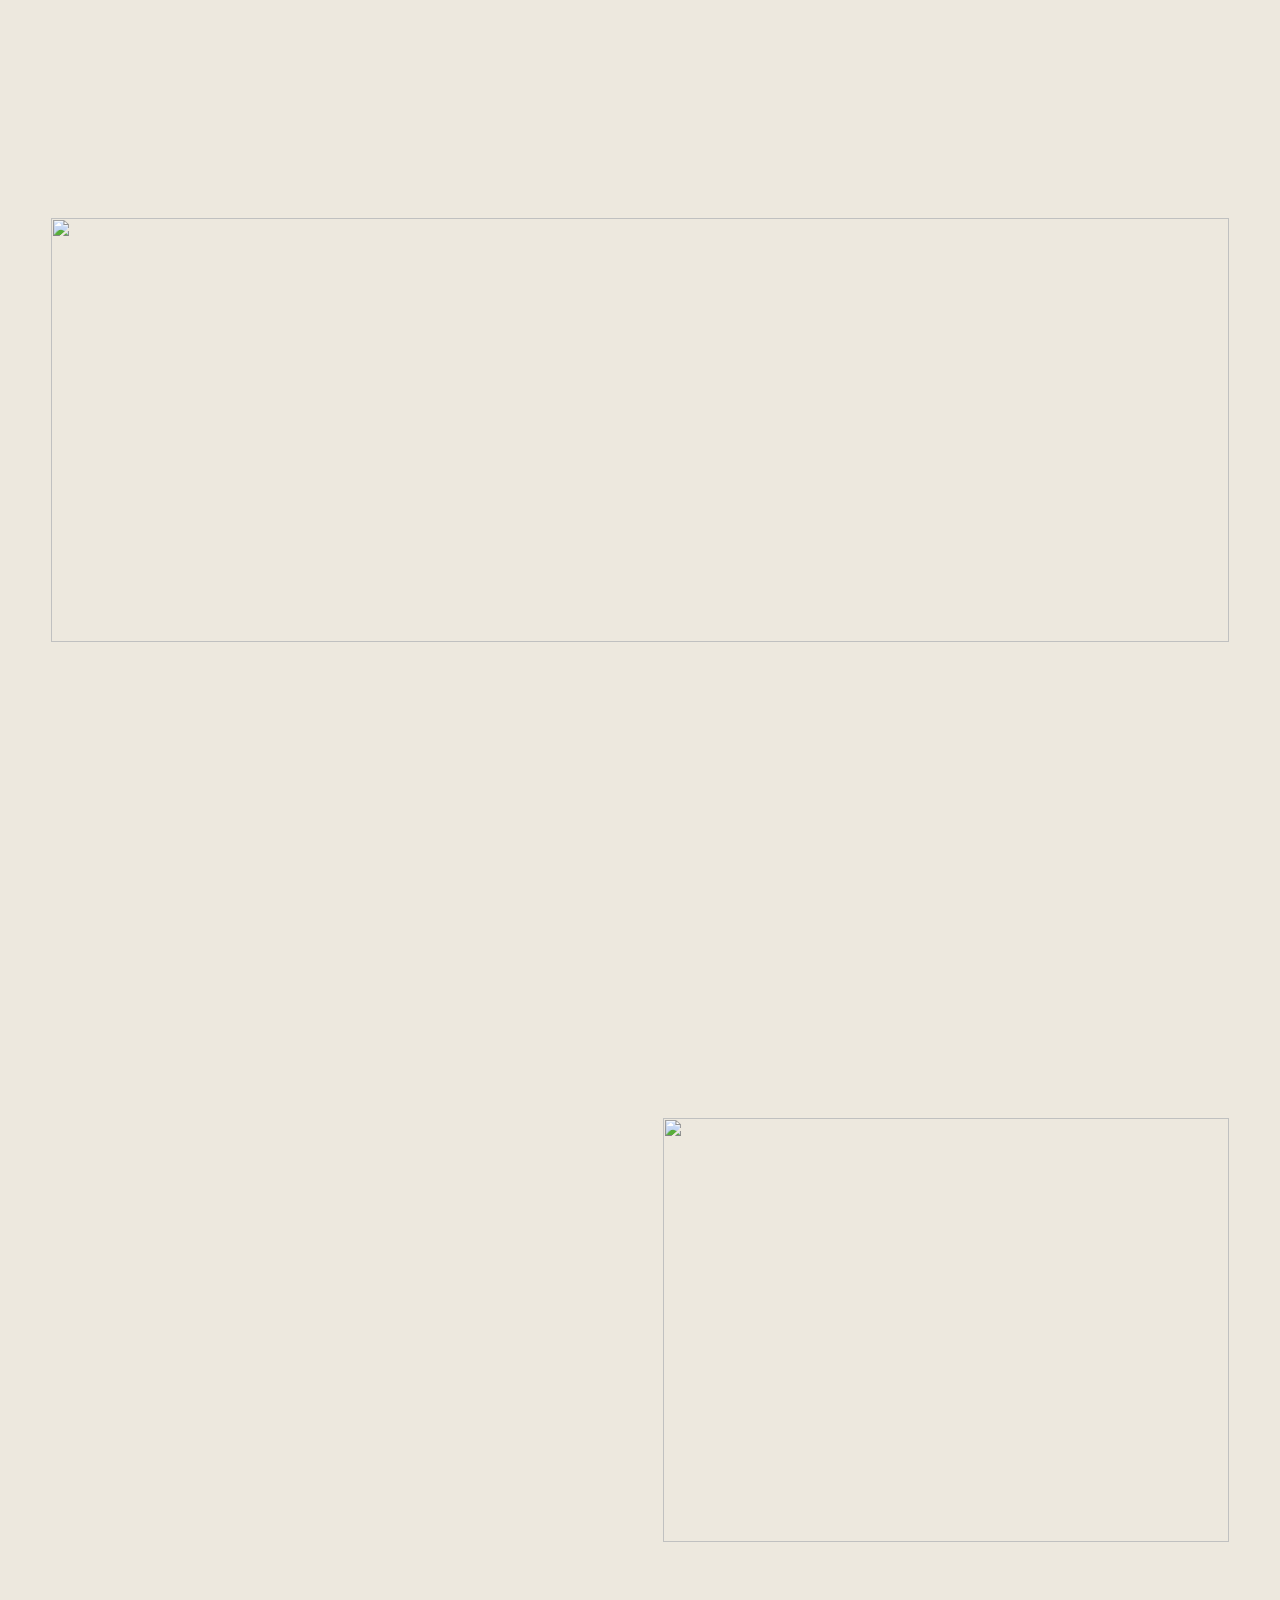
==== commit cef5d10b: "v2: page stage with fixed proportion, wides across the fold, day pages, folio, lightbox, full-bleed " ====
--- a/washtucna/index.html
+++ b/washtucna/index.html
@@ -11,74 +11,81 @@
 <body>
 <!--
   Pilgrimage to Washtucna — a trip book. Spec: vault Docs/palouse-trip-book.md.
-  Each <section> is one spread (one screen). Reorder by moving sections.
-  Units: .spread (facing pair) · .spread--solo (plate + blank page) · .cover · .matter (text only)
-  Images come from SmugMug (gallery n-b4K6CW). Frame numbers are in data-frame.
+  Each <section> is one spread of two pages; reorder by moving sections.
+  Units inside .stage:  .page + .page (facing pair) · .page--blank + .page (solo) ·
+                        .page--small (a small plate, centered) · .stage--wide (one plate across the fold)
+  .matter--day opens each day. Images from SmugMug gallery n-b4K6CW; frame numbers in data-frame.
+  Tap any plate to enlarge. Arrow keys turn pages on desktop.
 -->
 <main class="book">
-<!-- cover: the truck at dawn -->
+<!-- cover: the truck at dawn, full bleed, the only edge-to-edge image in the book -->
 <section class="cover" id="cover">
-  <div class="cover__plate"><img class="cover__img" src="https://photos.smugmug.com/photos/i-8zmXWHp/0/MbbnSXDskVLQCxpTKtHnQ8TzF2PSdDF372Vxn9C2b/X3/i-8zmXWHp-X3.jpg" srcset="https://photos.smugmug.com/photos/i-8zmXWHp/0/MbbnSXDskVLQCxpTKtHnQ8TzF2PSdDF372Vxn9C2b/X3/i-8zmXWHp-X3.jpg 1600w, https://photos.smugmug.com/photos/i-8zmXWHp/0/MbbnSXDskVLQCxpTKtHnQ8TzF2PSdDF372Vxn9C2b/X4/i-8zmXWHp-X4.jpg 2048w, https://photos.smugmug.com/photos/i-8zmXWHp/0/MbbnSXDskVLQCxpTKtHnQ8TzF2PSdDF372Vxn9C2b/X5/i-8zmXWHp-X5.jpg 2560w" sizes="100vw" alt="" loading="eager" fetchpriority="high" data-frame="B90A4987"></div>
+  <img src="https://photos.smugmug.com/photos/i-8zmXWHp/0/MbbnSXDskVLQCxpTKtHnQ8TzF2PSdDF372Vxn9C2b/X3/i-8zmXWHp-X3.jpg" srcset="https://photos.smugmug.com/photos/i-8zmXWHp/0/MbbnSXDskVLQCxpTKtHnQ8TzF2PSdDF372Vxn9C2b/X3/i-8zmXWHp-X3.jpg 1600w, https://photos.smugmug.com/photos/i-8zmXWHp/0/MbbnSXDskVLQCxpTKtHnQ8TzF2PSdDF372Vxn9C2b/X4/i-8zmXWHp-X4.jpg 2048w, https://photos.smugmug.com/photos/i-8zmXWHp/0/MbbnSXDskVLQCxpTKtHnQ8TzF2PSdDF372Vxn9C2b/X5/i-8zmXWHp-X5.jpg 2560w" sizes="100vw" data-large="https://photos.smugmug.com/photos/i-8zmXWHp/0/MbbnSXDskVLQCxpTKtHnQ8TzF2PSdDF372Vxn9C2b/X5/i-8zmXWHp-X5.jpg" data-frame="B90A4987" alt="" loading="eager" fetchpriority="high" class="cover__img">
   <h1 class="cover__title">Pilgrimage to Washtucna</h1>
 </section>
 
 <!-- front matter: place and date, alone -->
-<section class="matter" id="front">
-  <p>Washtucna, May 4–6, 2026</p>
-</section>
+<section class="matter" id="front"><p>Washtucna, May 4–6, 2026</p></section>
 
-<!-- ———— day 1 ———— -->
-<!-- s01: the three at sunset, day one | sunset over the scablands -->
-<section class="spread" id="s01"><div class="page"><img src="https://photos.smugmug.com/photos/i-HP5fxzH/0/NcHW2Zc7S5Zb9FH43BQ6kqpdzp9NCDjXNFwd2dcSh/X3/i-HP5fxzH-X3.jpg" srcset="https://photos.smugmug.com/photos/i-HP5fxzH/0/NcHW2Zc7S5Zb9FH43BQ6kqpdzp9NCDjXNFwd2dcSh/X3/i-HP5fxzH-X3.jpg 1600w, https://photos.smugmug.com/photos/i-HP5fxzH/0/NcHW2Zc7S5Zb9FH43BQ6kqpdzp9NCDjXNFwd2dcSh/X4/i-HP5fxzH-X4.jpg 2048w, https://photos.smugmug.com/photos/i-HP5fxzH/0/NcHW2Zc7S5Zb9FH43BQ6kqpdzp9NCDjXNFwd2dcSh/X5/i-HP5fxzH-X5.jpg 2560w" sizes="(max-width: 760px) 100vw, 50vw" alt="" loading="lazy" data-frame="B90A4923"></div><div class="page"><img src="https://photos.smugmug.com/photos/i-HHWm4cZ/0/MM8SrnmwGWx4xJxZCBL7vftWCj6TTsdwchtp9GmhC/X3/i-HHWm4cZ-X3.jpg" srcset="https://photos.smugmug.com/photos/i-HHWm4cZ/0/MM8SrnmwGWx4xJxZCBL7vftWCj6TTsdwchtp9GmhC/X3/i-HHWm4cZ-X3.jpg 1600w, https://photos.smugmug.com/photos/i-HHWm4cZ/0/MM8SrnmwGWx4xJxZCBL7vftWCj6TTsdwchtp9GmhC/X4/i-HHWm4cZ-X4.jpg 2048w, https://photos.smugmug.com/photos/i-HHWm4cZ/0/MM8SrnmwGWx4xJxZCBL7vftWCj6TTsdwchtp9GmhC/X5/i-HHWm4cZ-X5.jpg 2560w" sizes="(max-width: 760px) 100vw, 50vw" alt="" loading="lazy" data-frame="B90A4914"></div></section>
-<!-- s02: Palouse Falls | the canyon below the falls -->
-<section class="spread" id="s02"><div class="page"><img src="https://photos.smugmug.com/photos/i-hjCv5XR/0/L4KG8STCfRNnfcsQ2L3pmkhKXRPk3346CJPs5xkcS/X3/i-hjCv5XR-X3.jpg" srcset="https://photos.smugmug.com/photos/i-hjCv5XR/0/L4KG8STCfRNnfcsQ2L3pmkhKXRPk3346CJPs5xkcS/X3/i-hjCv5XR-X3.jpg 1600w, https://photos.smugmug.com/photos/i-hjCv5XR/0/L4KG8STCfRNnfcsQ2L3pmkhKXRPk3346CJPs5xkcS/X4/i-hjCv5XR-X4.jpg 2048w, https://photos.smugmug.com/photos/i-hjCv5XR/0/L4KG8STCfRNnfcsQ2L3pmkhKXRPk3346CJPs5xkcS/X5/i-hjCv5XR-X5.jpg 2560w" sizes="(max-width: 760px) 100vw, 50vw" alt="" loading="lazy" data-frame="B90A4959"></div><div class="page"><img src="https://photos.smugmug.com/photos/i-ZqjQLgM/0/KdKnQjtpLmtRk2CkV3pKFVK5Rt6HVCGTrSTs8G2cX/X3/i-ZqjQLgM-X3.jpg" srcset="https://photos.smugmug.com/photos/i-ZqjQLgM/0/KdKnQjtpLmtRk2CkV3pKFVK5Rt6HVCGTrSTs8G2cX/X3/i-ZqjQLgM-X3.jpg 1600w, https://photos.smugmug.com/photos/i-ZqjQLgM/0/KdKnQjtpLmtRk2CkV3pKFVK5Rt6HVCGTrSTs8G2cX/X4/i-ZqjQLgM-X4.jpg 2048w, https://photos.smugmug.com/photos/i-ZqjQLgM/0/KdKnQjtpLmtRk2CkV3pKFVK5Rt6HVCGTrSTs8G2cX/X5/i-ZqjQLgM-X5.jpg 2560w" sizes="(max-width: 760px) 100vw, 50vw" alt="" loading="lazy" data-frame="B90A4963"></div></section>
-<!-- s03: the road through the canola | canola field -->
-<section class="spread" id="s03"><div class="page"><img src="https://photos.smugmug.com/photos/i-PnBGjjB/0/MFFMhHSb3ZMJKvtpDxGCjHsWWP7W9Vq8KWVcQrw7S/X3/i-PnBGjjB-X3.jpg" srcset="https://photos.smugmug.com/photos/i-PnBGjjB/0/MFFMhHSb3ZMJKvtpDxGCjHsWWP7W9Vq8KWVcQrw7S/X3/i-PnBGjjB-X3.jpg 1600w, https://photos.smugmug.com/photos/i-PnBGjjB/0/MFFMhHSb3ZMJKvtpDxGCjHsWWP7W9Vq8KWVcQrw7S/X4/i-PnBGjjB-X4.jpg 2048w, https://photos.smugmug.com/photos/i-PnBGjjB/0/MFFMhHSb3ZMJKvtpDxGCjHsWWP7W9Vq8KWVcQrw7S/X5/i-PnBGjjB-X5.jpg 2560w" sizes="(max-width: 760px) 100vw, 50vw" alt="" loading="lazy" data-frame="B90A4931"></div><div class="page"><img src="https://photos.smugmug.com/photos/i-vWvMvsH/0/KLLFMPLjPcrbPqmphMbNfd7JwBQGkQNmWwhRwnQGV/X3/i-vWvMvsH-X3.jpg" srcset="https://photos.smugmug.com/photos/i-vWvMvsH/0/KLLFMPLjPcrbPqmphMbNfd7JwBQGkQNmWwhRwnQGV/X3/i-vWvMvsH-X3.jpg 1600w, https://photos.smugmug.com/photos/i-vWvMvsH/0/KLLFMPLjPcrbPqmphMbNfd7JwBQGkQNmWwhRwnQGV/X4/i-vWvMvsH-X4.jpg 2048w, https://photos.smugmug.com/photos/i-vWvMvsH/0/KLLFMPLjPcrbPqmphMbNfd7JwBQGkQNmWwhRwnQGV/X5/i-vWvMvsH-X5.jpg 2560w" sizes="(max-width: 760px) 100vw, 50vw" alt="" loading="lazy" data-frame="B90A4949"></div></section>
-<!-- s04: the turn from day one to day two — porch evening / doorway morning; the night passes in the fold -->
-<section class="spread spread--verticals" id="s04"><div class="page"><img src="https://photos.smugmug.com/photos/i-s2TW7NT/0/MsMqWz9ffKgMTRsXP3QZfsxMDtcp4gDKVCxDf2cmx/X3/i-s2TW7NT-X3.jpg" srcset="https://photos.smugmug.com/photos/i-s2TW7NT/0/MsMqWz9ffKgMTRsXP3QZfsxMDtcp4gDKVCxDf2cmx/X3/i-s2TW7NT-X3.jpg 1600w, https://photos.smugmug.com/photos/i-s2TW7NT/0/MsMqWz9ffKgMTRsXP3QZfsxMDtcp4gDKVCxDf2cmx/X4/i-s2TW7NT-X4.jpg 2048w, https://photos.smugmug.com/photos/i-s2TW7NT/0/MsMqWz9ffKgMTRsXP3QZfsxMDtcp4gDKVCxDf2cmx/X5/i-s2TW7NT-X5.jpg 2560w" sizes="(max-width: 760px) 100vw, 50vw" alt="" loading="lazy" data-frame="5Z1A2804"></div><div class="page"><img src="https://photos.smugmug.com/photos/i-6L8mNF4/0/M67J7pXDsptNTW8qw29LzKm5NJfDdvcLwKPDK86dB/X3/i-6L8mNF4-X3.jpg" srcset="https://photos.smugmug.com/photos/i-6L8mNF4/0/M67J7pXDsptNTW8qw29LzKm5NJfDdvcLwKPDK86dB/X3/i-6L8mNF4-X3.jpg 1600w, https://photos.smugmug.com/photos/i-6L8mNF4/0/M67J7pXDsptNTW8qw29LzKm5NJfDdvcLwKPDK86dB/X4/i-6L8mNF4-X4.jpg 2048w, https://photos.smugmug.com/photos/i-6L8mNF4/0/M67J7pXDsptNTW8qw29LzKm5NJfDdvcLwKPDK86dB/X5/i-6L8mNF4-X5.jpg 2560w" sizes="(max-width: 760px) 100vw, 50vw" alt="" loading="lazy" data-frame="5Z1A2813"></div></section>
+<!-- ———— day one ———— -->
+<section class="matter matter--day" id="d4"><div class="stage"><div class="page page--blank" aria-hidden="true"></div><div class="page page--text"><p class="day">May 4</p><!-- a line of Gabe's own could sit under the date; leave empty otherwise --></div></div></section>
+<!-- s02: the three at sunset, day one | sunset over the scablands -->
+<section class="spread" id="s02"><div class="stage"><div class="page"><img src="https://photos.smugmug.com/photos/i-HP5fxzH/0/NcHW2Zc7S5Zb9FH43BQ6kqpdzp9NCDjXNFwd2dcSh/X3/i-HP5fxzH-X3.jpg" srcset="https://photos.smugmug.com/photos/i-HP5fxzH/0/NcHW2Zc7S5Zb9FH43BQ6kqpdzp9NCDjXNFwd2dcSh/X3/i-HP5fxzH-X3.jpg 1600w, https://photos.smugmug.com/photos/i-HP5fxzH/0/NcHW2Zc7S5Zb9FH43BQ6kqpdzp9NCDjXNFwd2dcSh/X4/i-HP5fxzH-X4.jpg 2048w, https://photos.smugmug.com/photos/i-HP5fxzH/0/NcHW2Zc7S5Zb9FH43BQ6kqpdzp9NCDjXNFwd2dcSh/X5/i-HP5fxzH-X5.jpg 2560w" sizes="(max-width: 760px) 100vw, 45vw" data-large="https://photos.smugmug.com/photos/i-HP5fxzH/0/NcHW2Zc7S5Zb9FH43BQ6kqpdzp9NCDjXNFwd2dcSh/X5/i-HP5fxzH-X5.jpg" data-frame="B90A4923" alt="" loading="lazy"></div><div class="page"><img src="https://photos.smugmug.com/photos/i-HHWm4cZ/0/MM8SrnmwGWx4xJxZCBL7vftWCj6TTsdwchtp9GmhC/X3/i-HHWm4cZ-X3.jpg" srcset="https://photos.smugmug.com/photos/i-HHWm4cZ/0/MM8SrnmwGWx4xJxZCBL7vftWCj6TTsdwchtp9GmhC/X3/i-HHWm4cZ-X3.jpg 1600w, https://photos.smugmug.com/photos/i-HHWm4cZ/0/MM8SrnmwGWx4xJxZCBL7vftWCj6TTsdwchtp9GmhC/X4/i-HHWm4cZ-X4.jpg 2048w, https://photos.smugmug.com/photos/i-HHWm4cZ/0/MM8SrnmwGWx4xJxZCBL7vftWCj6TTsdwchtp9GmhC/X5/i-HHWm4cZ-X5.jpg 2560w" sizes="(max-width: 760px) 100vw, 45vw" data-large="https://photos.smugmug.com/photos/i-HHWm4cZ/0/MM8SrnmwGWx4xJxZCBL7vftWCj6TTsdwchtp9GmhC/X5/i-HHWm4cZ-X5.jpg" data-frame="B90A4914" alt="" loading="lazy"></div></div></section>
+<!-- s03: Palouse Falls (solo, right) -->
+<section class="spread" id="s03"><div class="stage"><div class="page page--blank" aria-hidden="true"></div><div class="page"><img src="https://photos.smugmug.com/photos/i-hjCv5XR/0/L4KG8STCfRNnfcsQ2L3pmkhKXRPk3346CJPs5xkcS/X3/i-hjCv5XR-X3.jpg" srcset="https://photos.smugmug.com/photos/i-hjCv5XR/0/L4KG8STCfRNnfcsQ2L3pmkhKXRPk3346CJPs5xkcS/X3/i-hjCv5XR-X3.jpg 1600w, https://photos.smugmug.com/photos/i-hjCv5XR/0/L4KG8STCfRNnfcsQ2L3pmkhKXRPk3346CJPs5xkcS/X4/i-hjCv5XR-X4.jpg 2048w, https://photos.smugmug.com/photos/i-hjCv5XR/0/L4KG8STCfRNnfcsQ2L3pmkhKXRPk3346CJPs5xkcS/X5/i-hjCv5XR-X5.jpg 2560w" sizes="(max-width: 760px) 100vw, 45vw" data-large="https://photos.smugmug.com/photos/i-hjCv5XR/0/L4KG8STCfRNnfcsQ2L3pmkhKXRPk3346CJPs5xkcS/X5/i-hjCv5XR-X5.jpg" data-frame="B90A4959" alt="" loading="lazy"></div></div></section>
+<!-- s04: the canyon below the falls (wide, across the fold) -->
+<section class="spread" id="s04"><div class="stage stage--wide"><img src="https://photos.smugmug.com/photos/i-ZqjQLgM/0/KdKnQjtpLmtRk2CkV3pKFVK5Rt6HVCGTrSTs8G2cX/X3/i-ZqjQLgM-X3.jpg" srcset="https://photos.smugmug.com/photos/i-ZqjQLgM/0/KdKnQjtpLmtRk2CkV3pKFVK5Rt6HVCGTrSTs8G2cX/X3/i-ZqjQLgM-X3.jpg 1600w, https://photos.smugmug.com/photos/i-ZqjQLgM/0/KdKnQjtpLmtRk2CkV3pKFVK5Rt6HVCGTrSTs8G2cX/X4/i-ZqjQLgM-X4.jpg 2048w, https://photos.smugmug.com/photos/i-ZqjQLgM/0/KdKnQjtpLmtRk2CkV3pKFVK5Rt6HVCGTrSTs8G2cX/X5/i-ZqjQLgM-X5.jpg 2560w" sizes="(max-width: 760px) 100vw, 70vw" data-large="https://photos.smugmug.com/photos/i-ZqjQLgM/0/KdKnQjtpLmtRk2CkV3pKFVK5Rt6HVCGTrSTs8G2cX/X5/i-ZqjQLgM-X5.jpg" data-frame="B90A4963" alt="" loading="lazy"></div></section>
+<!-- s05: the road through the canola | canola field -->
+<section class="spread" id="s05"><div class="stage"><div class="page"><img src="https://photos.smugmug.com/photos/i-PnBGjjB/0/MFFMhHSb3ZMJKvtpDxGCjHsWWP7W9Vq8KWVcQrw7S/X3/i-PnBGjjB-X3.jpg" srcset="https://photos.smugmug.com/photos/i-PnBGjjB/0/MFFMhHSb3ZMJKvtpDxGCjHsWWP7W9Vq8KWVcQrw7S/X3/i-PnBGjjB-X3.jpg 1600w, https://photos.smugmug.com/photos/i-PnBGjjB/0/MFFMhHSb3ZMJKvtpDxGCjHsWWP7W9Vq8KWVcQrw7S/X4/i-PnBGjjB-X4.jpg 2048w, https://photos.smugmug.com/photos/i-PnBGjjB/0/MFFMhHSb3ZMJKvtpDxGCjHsWWP7W9Vq8KWVcQrw7S/X5/i-PnBGjjB-X5.jpg 2560w" sizes="(max-width: 760px) 100vw, 45vw" data-large="https://photos.smugmug.com/photos/i-PnBGjjB/0/MFFMhHSb3ZMJKvtpDxGCjHsWWP7W9Vq8KWVcQrw7S/X5/i-PnBGjjB-X5.jpg" data-frame="B90A4931" alt="" loading="lazy"></div><div class="page"><img src="https://photos.smugmug.com/photos/i-vWvMvsH/0/KLLFMPLjPcrbPqmphMbNfd7JwBQGkQNmWwhRwnQGV/X3/i-vWvMvsH-X3.jpg" srcset="https://photos.smugmug.com/photos/i-vWvMvsH/0/KLLFMPLjPcrbPqmphMbNfd7JwBQGkQNmWwhRwnQGV/X3/i-vWvMvsH-X3.jpg 1600w, https://photos.smugmug.com/photos/i-vWvMvsH/0/KLLFMPLjPcrbPqmphMbNfd7JwBQGkQNmWwhRwnQGV/X4/i-vWvMvsH-X4.jpg 2048w, https://photos.smugmug.com/photos/i-vWvMvsH/0/KLLFMPLjPcrbPqmphMbNfd7JwBQGkQNmWwhRwnQGV/X5/i-vWvMvsH-X5.jpg 2560w" sizes="(max-width: 760px) 100vw, 45vw" data-large="https://photos.smugmug.com/photos/i-vWvMvsH/0/KLLFMPLjPcrbPqmphMbNfd7JwBQGkQNmWwhRwnQGV/X5/i-vWvMvsH-X5.jpg" data-frame="B90A4949" alt="" loading="lazy"></div></div></section>
+<!-- the turn from day one to day two: porch evening / doorway morning; the night passes in the fold -->
+<!-- s06: the porch, evening of the 4th | Brett in the doorway, morning of the 5th -->
+<section class="spread" id="s06"><div class="stage"><div class="page"><img src="https://photos.smugmug.com/photos/i-s2TW7NT/0/MsMqWz9ffKgMTRsXP3QZfsxMDtcp4gDKVCxDf2cmx/X3/i-s2TW7NT-X3.jpg" srcset="https://photos.smugmug.com/photos/i-s2TW7NT/0/MsMqWz9ffKgMTRsXP3QZfsxMDtcp4gDKVCxDf2cmx/X3/i-s2TW7NT-X3.jpg 1600w, https://photos.smugmug.com/photos/i-s2TW7NT/0/MsMqWz9ffKgMTRsXP3QZfsxMDtcp4gDKVCxDf2cmx/X4/i-s2TW7NT-X4.jpg 2048w, https://photos.smugmug.com/photos/i-s2TW7NT/0/MsMqWz9ffKgMTRsXP3QZfsxMDtcp4gDKVCxDf2cmx/X5/i-s2TW7NT-X5.jpg 2560w" sizes="(max-width: 760px) 100vw, 45vw" data-large="https://photos.smugmug.com/photos/i-s2TW7NT/0/MsMqWz9ffKgMTRsXP3QZfsxMDtcp4gDKVCxDf2cmx/X5/i-s2TW7NT-X5.jpg" data-frame="5Z1A2804" alt="" loading="lazy"></div><div class="page"><img src="https://photos.smugmug.com/photos/i-6L8mNF4/0/M67J7pXDsptNTW8qw29LzKm5NJfDdvcLwKPDK86dB/X3/i-6L8mNF4-X3.jpg" srcset="https://photos.smugmug.com/photos/i-6L8mNF4/0/M67J7pXDsptNTW8qw29LzKm5NJfDdvcLwKPDK86dB/X3/i-6L8mNF4-X3.jpg 1600w, https://photos.smugmug.com/photos/i-6L8mNF4/0/M67J7pXDsptNTW8qw29LzKm5NJfDdvcLwKPDK86dB/X4/i-6L8mNF4-X4.jpg 2048w, https://photos.smugmug.com/photos/i-6L8mNF4/0/M67J7pXDsptNTW8qw29LzKm5NJfDdvcLwKPDK86dB/X5/i-6L8mNF4-X5.jpg 2560w" sizes="(max-width: 760px) 100vw, 45vw" data-large="https://photos.smugmug.com/photos/i-6L8mNF4/0/M67J7pXDsptNTW8qw29LzKm5NJfDdvcLwKPDK86dB/X5/i-6L8mNF4-X5.jpg" data-frame="5Z1A2813" alt="" loading="lazy"></div></div></section>
 
-<!-- ———— day 2 ———— -->
-<!-- s05: bird on the wire (solo plate + air) -->
-<section class="spread spread--solo" id="s05"><div class="page page--blank" aria-hidden="true"></div><div class="page"><img src="https://photos.smugmug.com/photos/i-nkhx3rR/0/LsWHmwc9hwsBM3gxcndxkTwTwZnRMNJMdw8vd2bcn/X3/i-nkhx3rR-X3.jpg" srcset="https://photos.smugmug.com/photos/i-nkhx3rR/0/LsWHmwc9hwsBM3gxcndxkTwTwZnRMNJMdw8vd2bcn/X3/i-nkhx3rR-X3.jpg 1600w, https://photos.smugmug.com/photos/i-nkhx3rR/0/LsWHmwc9hwsBM3gxcndxkTwTwZnRMNJMdw8vd2bcn/X4/i-nkhx3rR-X4.jpg 2048w, https://photos.smugmug.com/photos/i-nkhx3rR/0/LsWHmwc9hwsBM3gxcndxkTwTwZnRMNJMdw8vd2bcn/X5/i-nkhx3rR-X5.jpg 2560w" sizes="(max-width: 760px) 100vw, 50vw" alt="" loading="lazy" data-frame="B90A4967"></div></section>
-<!-- s06: the farmstead from Steptoe (solo plate + air) -->
-<section class="spread spread--solo" id="s06"><div class="page"><img src="https://photos.smugmug.com/photos/i-XmtZ68D/0/NDfMRzMQHqj9BXKwvfSSfB9kfLCF2cCVkFfcqMMSR/X3/i-XmtZ68D-X3.jpg" srcset="https://photos.smugmug.com/photos/i-XmtZ68D/0/NDfMRzMQHqj9BXKwvfSSfB9kfLCF2cCVkFfcqMMSR/X3/i-XmtZ68D-X3.jpg 1600w, https://photos.smugmug.com/photos/i-XmtZ68D/0/NDfMRzMQHqj9BXKwvfSSfB9kfLCF2cCVkFfcqMMSR/X4/i-XmtZ68D-X4.jpg 2048w, https://photos.smugmug.com/photos/i-XmtZ68D/0/NDfMRzMQHqj9BXKwvfSSfB9kfLCF2cCVkFfcqMMSR/X5/i-XmtZ68D-X5.jpg 2560w" sizes="(max-width: 760px) 100vw, 50vw" alt="" loading="lazy" data-frame="FamStand"></div><div class="page page--blank" aria-hidden="true"></div></section>
-<!-- alternate for s06 if Fam Stand is swapped out:
-<img src="https://photos.smugmug.com/photos/i-nTZZvQP/0/MK2VrwKJ5gbqTgmFmtjPscLtbPgzbp7TVZxm234wL/X3/i-nTZZvQP-X3.jpg" srcset="https://photos.smugmug.com/photos/i-nTZZvQP/0/MK2VrwKJ5gbqTgmFmtjPscLtbPgzbp7TVZxm234wL/X3/i-nTZZvQP-X3.jpg 1600w, https://photos.smugmug.com/photos/i-nTZZvQP/0/MK2VrwKJ5gbqTgmFmtjPscLtbPgzbp7TVZxm234wL/X4/i-nTZZvQP-X4.jpg 2048w, https://photos.smugmug.com/photos/i-nTZZvQP/0/MK2VrwKJ5gbqTgmFmtjPscLtbPgzbp7TVZxm234wL/X5/i-nTZZvQP-X5.jpg 2560w" sizes="(max-width: 760px) 100vw, 50vw" alt="" loading="lazy" data-frame="B90A4978">
--->
-<!-- s07: sunrise, day two | the road at sunrise -->
-<section class="spread" id="s07"><div class="page"><img src="https://photos.smugmug.com/photos/i-z9ckQGH/0/MpxSgrzSwDtMkzmHTgXTG5WN9GpqC2r7C6QRTXLNr/X3/i-z9ckQGH-X3.jpg" srcset="https://photos.smugmug.com/photos/i-z9ckQGH/0/MpxSgrzSwDtMkzmHTgXTG5WN9GpqC2r7C6QRTXLNr/X3/i-z9ckQGH-X3.jpg 1600w, https://photos.smugmug.com/photos/i-z9ckQGH/0/MpxSgrzSwDtMkzmHTgXTG5WN9GpqC2r7C6QRTXLNr/X4/i-z9ckQGH-X4.jpg 2048w, https://photos.smugmug.com/photos/i-z9ckQGH/0/MpxSgrzSwDtMkzmHTgXTG5WN9GpqC2r7C6QRTXLNr/X5/i-z9ckQGH-X5.jpg 2560w" sizes="(max-width: 760px) 100vw, 50vw" alt="" loading="lazy" data-frame="B90A5000"></div><div class="page"><img src="https://photos.smugmug.com/photos/i-SzR5MZ8/0/K7zQnBJ3rSrF29V66THGVdmQTFJ5PMdmMGGZrKGXz/X3/i-SzR5MZ8-X3.jpg" srcset="https://photos.smugmug.com/photos/i-SzR5MZ8/0/K7zQnBJ3rSrF29V66THGVdmQTFJ5PMdmMGGZrKGXz/X3/i-SzR5MZ8-X3.jpg 1600w, https://photos.smugmug.com/photos/i-SzR5MZ8/0/K7zQnBJ3rSrF29V66THGVdmQTFJ5PMdmMGGZrKGXz/X4/i-SzR5MZ8-X4.jpg 2048w, https://photos.smugmug.com/photos/i-SzR5MZ8/0/K7zQnBJ3rSrF29V66THGVdmQTFJ5PMdmMGGZrKGXz/X5/i-SzR5MZ8-X5.jpg 2560w" sizes="(max-width: 760px) 100vw, 50vw" alt="" loading="lazy" data-frame="B90A5018"></div></section>
-<!-- s08: canola with the moon | canola and hills -->
-<section class="spread" id="s08"><div class="page"><img src="https://photos.smugmug.com/photos/i-wQZwNhV/0/NSf8g9TGTLT2zDjK2xQ44mBg2XHrK67hfF4hF9vNz/X3/i-wQZwNhV-X3.jpg" srcset="https://photos.smugmug.com/photos/i-wQZwNhV/0/NSf8g9TGTLT2zDjK2xQ44mBg2XHrK67hfF4hF9vNz/X3/i-wQZwNhV-X3.jpg 1600w, https://photos.smugmug.com/photos/i-wQZwNhV/0/NSf8g9TGTLT2zDjK2xQ44mBg2XHrK67hfF4hF9vNz/X4/i-wQZwNhV-X4.jpg 2048w, https://photos.smugmug.com/photos/i-wQZwNhV/0/NSf8g9TGTLT2zDjK2xQ44mBg2XHrK67hfF4hF9vNz/X5/i-wQZwNhV-X5.jpg 2560w" sizes="(max-width: 760px) 100vw, 50vw" alt="" loading="lazy" data-frame="B90A5008"></div><div class="page"><img src="https://photos.smugmug.com/photos/i-k4WfWtP/0/L55pzhqjLsz39GKL7xr8QvnpzCKR5zzjs6R6V2Rsc/X3/i-k4WfWtP-X3.jpg" srcset="https://photos.smugmug.com/photos/i-k4WfWtP/0/L55pzhqjLsz39GKL7xr8QvnpzCKR5zzjs6R6V2Rsc/X3/i-k4WfWtP-X3.jpg 1600w, https://photos.smugmug.com/photos/i-k4WfWtP/0/L55pzhqjLsz39GKL7xr8QvnpzCKR5zzjs6R6V2Rsc/X4/i-k4WfWtP-X4.jpg 2048w, https://photos.smugmug.com/photos/i-k4WfWtP/0/L55pzhqjLsz39GKL7xr8QvnpzCKR5zzjs6R6V2Rsc/X5/i-k4WfWtP-X5.jpg 2560w" sizes="(max-width: 760px) 100vw, 50vw" alt="" loading="lazy" data-frame="B90A5016"></div></section>
-<!-- s09: the bridge (solo plate + air) -->
-<section class="spread spread--solo" id="s09"><div class="page page--blank" aria-hidden="true"></div><div class="page"><img src="https://photos.smugmug.com/photos/i-XKHM7Fn/0/KQ6xJDDWjnDZc8jhFCz7pV5wgt4wH7bfNRCpDbLmt/X3/i-XKHM7Fn-X3.jpg" srcset="https://photos.smugmug.com/photos/i-XKHM7Fn/0/KQ6xJDDWjnDZc8jhFCz7pV5wgt4wH7bfNRCpDbLmt/X3/i-XKHM7Fn-X3.jpg 1600w, https://photos.smugmug.com/photos/i-XKHM7Fn/0/KQ6xJDDWjnDZc8jhFCz7pV5wgt4wH7bfNRCpDbLmt/X4/i-XKHM7Fn-X4.jpg 2048w, https://photos.smugmug.com/photos/i-XKHM7Fn/0/KQ6xJDDWjnDZc8jhFCz7pV5wgt4wH7bfNRCpDbLmt/X5/i-XKHM7Fn-X5.jpg 2560w" sizes="(max-width: 760px) 100vw, 50vw" alt="" loading="lazy" data-frame="B90A5065"></div></section>
+<!-- ———— day two ———— -->
+<section class="matter matter--day" id="d5"><div class="stage"><div class="page page--blank" aria-hidden="true"></div><div class="page page--text"><p class="day">May 5</p><!-- a line of Gabe's own could sit under the date; leave empty otherwise --></div></div></section>
+<!-- s08: bird on the wire (solo, right, small) -->
+<section class="spread" id="s08"><div class="stage"><div class="page page--blank" aria-hidden="true"></div><div class="page page--small"><img src="https://photos.smugmug.com/photos/i-nkhx3rR/0/LsWHmwc9hwsBM3gxcndxkTwTwZnRMNJMdw8vd2bcn/X3/i-nkhx3rR-X3.jpg" srcset="https://photos.smugmug.com/photos/i-nkhx3rR/0/LsWHmwc9hwsBM3gxcndxkTwTwZnRMNJMdw8vd2bcn/X3/i-nkhx3rR-X3.jpg 1600w, https://photos.smugmug.com/photos/i-nkhx3rR/0/LsWHmwc9hwsBM3gxcndxkTwTwZnRMNJMdw8vd2bcn/X4/i-nkhx3rR-X4.jpg 2048w, https://photos.smugmug.com/photos/i-nkhx3rR/0/LsWHmwc9hwsBM3gxcndxkTwTwZnRMNJMdw8vd2bcn/X5/i-nkhx3rR-X5.jpg 2560w" sizes="(max-width: 760px) 100vw, 45vw" data-large="https://photos.smugmug.com/photos/i-nkhx3rR/0/LsWHmwc9hwsBM3gxcndxkTwTwZnRMNJMdw8vd2bcn/X5/i-nkhx3rR-X5.jpg" data-frame="B90A4967" alt="" loading="lazy"></div></div></section>
+<!-- s09: the farmstead from Steptoe (solo, left) -->
+<section class="spread" id="s09"><div class="stage"><div class="page"><img src="https://photos.smugmug.com/photos/i-XmtZ68D/0/NDfMRzMQHqj9BXKwvfSSfB9kfLCF2cCVkFfcqMMSR/X3/i-XmtZ68D-X3.jpg" srcset="https://photos.smugmug.com/photos/i-XmtZ68D/0/NDfMRzMQHqj9BXKwvfSSfB9kfLCF2cCVkFfcqMMSR/X3/i-XmtZ68D-X3.jpg 1600w, https://photos.smugmug.com/photos/i-XmtZ68D/0/NDfMRzMQHqj9BXKwvfSSfB9kfLCF2cCVkFfcqMMSR/X4/i-XmtZ68D-X4.jpg 2048w, https://photos.smugmug.com/photos/i-XmtZ68D/0/NDfMRzMQHqj9BXKwvfSSfB9kfLCF2cCVkFfcqMMSR/X5/i-XmtZ68D-X5.jpg 2560w" sizes="(max-width: 760px) 100vw, 45vw" data-large="https://photos.smugmug.com/photos/i-XmtZ68D/0/NDfMRzMQHqj9BXKwvfSSfB9kfLCF2cCVkFfcqMMSR/X5/i-XmtZ68D-X5.jpg" data-frame="FamStand" alt="" loading="lazy"></div><div class="page page--blank" aria-hidden="true"></div></div></section>
+<!-- alternate for the Steptoe page: B90A4978 -->
+<!-- s10: sunrise, day two | canola and hills -->
+<section class="spread" id="s10"><div class="stage"><div class="page"><img src="https://photos.smugmug.com/photos/i-z9ckQGH/0/MpxSgrzSwDtMkzmHTgXTG5WN9GpqC2r7C6QRTXLNr/X3/i-z9ckQGH-X3.jpg" srcset="https://photos.smugmug.com/photos/i-z9ckQGH/0/MpxSgrzSwDtMkzmHTgXTG5WN9GpqC2r7C6QRTXLNr/X3/i-z9ckQGH-X3.jpg 1600w, https://photos.smugmug.com/photos/i-z9ckQGH/0/MpxSgrzSwDtMkzmHTgXTG5WN9GpqC2r7C6QRTXLNr/X4/i-z9ckQGH-X4.jpg 2048w, https://photos.smugmug.com/photos/i-z9ckQGH/0/MpxSgrzSwDtMkzmHTgXTG5WN9GpqC2r7C6QRTXLNr/X5/i-z9ckQGH-X5.jpg 2560w" sizes="(max-width: 760px) 100vw, 45vw" data-large="https://photos.smugmug.com/photos/i-z9ckQGH/0/MpxSgrzSwDtMkzmHTgXTG5WN9GpqC2r7C6QRTXLNr/X5/i-z9ckQGH-X5.jpg" data-frame="B90A5000" alt="" loading="lazy"></div><div class="page"><img src="https://photos.smugmug.com/photos/i-k4WfWtP/0/L55pzhqjLsz39GKL7xr8QvnpzCKR5zzjs6R6V2Rsc/X3/i-k4WfWtP-X3.jpg" srcset="https://photos.smugmug.com/photos/i-k4WfWtP/0/L55pzhqjLsz39GKL7xr8QvnpzCKR5zzjs6R6V2Rsc/X3/i-k4WfWtP-X3.jpg 1600w, https://photos.smugmug.com/photos/i-k4WfWtP/0/L55pzhqjLsz39GKL7xr8QvnpzCKR5zzjs6R6V2Rsc/X4/i-k4WfWtP-X4.jpg 2048w, https://photos.smugmug.com/photos/i-k4WfWtP/0/L55pzhqjLsz39GKL7xr8QvnpzCKR5zzjs6R6V2Rsc/X5/i-k4WfWtP-X5.jpg 2560w" sizes="(max-width: 760px) 100vw, 45vw" data-large="https://photos.smugmug.com/photos/i-k4WfWtP/0/L55pzhqjLsz39GKL7xr8QvnpzCKR5zzjs6R6V2Rsc/X5/i-k4WfWtP-X5.jpg" data-frame="B90A5016" alt="" loading="lazy"></div></div></section>
+<!-- s11: canola with the moon | the road at sunrise -->
+<section class="spread" id="s11"><div class="stage"><div class="page"><img src="https://photos.smugmug.com/photos/i-wQZwNhV/0/NSf8g9TGTLT2zDjK2xQ44mBg2XHrK67hfF4hF9vNz/X3/i-wQZwNhV-X3.jpg" srcset="https://photos.smugmug.com/photos/i-wQZwNhV/0/NSf8g9TGTLT2zDjK2xQ44mBg2XHrK67hfF4hF9vNz/X3/i-wQZwNhV-X3.jpg 1600w, https://photos.smugmug.com/photos/i-wQZwNhV/0/NSf8g9TGTLT2zDjK2xQ44mBg2XHrK67hfF4hF9vNz/X4/i-wQZwNhV-X4.jpg 2048w, https://photos.smugmug.com/photos/i-wQZwNhV/0/NSf8g9TGTLT2zDjK2xQ44mBg2XHrK67hfF4hF9vNz/X5/i-wQZwNhV-X5.jpg 2560w" sizes="(max-width: 760px) 100vw, 45vw" data-large="https://photos.smugmug.com/photos/i-wQZwNhV/0/NSf8g9TGTLT2zDjK2xQ44mBg2XHrK67hfF4hF9vNz/X5/i-wQZwNhV-X5.jpg" data-frame="B90A5008" alt="" loading="lazy"></div><div class="page"><img src="https://photos.smugmug.com/photos/i-SzR5MZ8/0/K7zQnBJ3rSrF29V66THGVdmQTFJ5PMdmMGGZrKGXz/X3/i-SzR5MZ8-X3.jpg" srcset="https://photos.smugmug.com/photos/i-SzR5MZ8/0/K7zQnBJ3rSrF29V66THGVdmQTFJ5PMdmMGGZrKGXz/X3/i-SzR5MZ8-X3.jpg 1600w, https://photos.smugmug.com/photos/i-SzR5MZ8/0/K7zQnBJ3rSrF29V66THGVdmQTFJ5PMdmMGGZrKGXz/X4/i-SzR5MZ8-X4.jpg 2048w, https://photos.smugmug.com/photos/i-SzR5MZ8/0/K7zQnBJ3rSrF29V66THGVdmQTFJ5PMdmMGGZrKGXz/X5/i-SzR5MZ8-X5.jpg 2560w" sizes="(max-width: 760px) 100vw, 45vw" data-large="https://photos.smugmug.com/photos/i-SzR5MZ8/0/K7zQnBJ3rSrF29V66THGVdmQTFJ5PMdmMGGZrKGXz/X5/i-SzR5MZ8-X5.jpg" data-frame="B90A5018" alt="" loading="lazy"></div></div></section>
+<!-- s12: the bridge (wide, across the fold) -->
+<section class="spread" id="s12"><div class="stage stage--wide"><img src="https://photos.smugmug.com/photos/i-XKHM7Fn/0/KQ6xJDDWjnDZc8jhFCz7pV5wgt4wH7bfNRCpDbLmt/X3/i-XKHM7Fn-X3.jpg" srcset="https://photos.smugmug.com/photos/i-XKHM7Fn/0/KQ6xJDDWjnDZc8jhFCz7pV5wgt4wH7bfNRCpDbLmt/X3/i-XKHM7Fn-X3.jpg 1600w, https://photos.smugmug.com/photos/i-XKHM7Fn/0/KQ6xJDDWjnDZc8jhFCz7pV5wgt4wH7bfNRCpDbLmt/X4/i-XKHM7Fn-X4.jpg 2048w, https://photos.smugmug.com/photos/i-XKHM7Fn/0/KQ6xJDDWjnDZc8jhFCz7pV5wgt4wH7bfNRCpDbLmt/X5/i-XKHM7Fn-X5.jpg 2560w" sizes="(max-width: 760px) 100vw, 70vw" data-large="https://photos.smugmug.com/photos/i-XKHM7Fn/0/KQ6xJDDWjnDZc8jhFCz7pV5wgt4wH7bfNRCpDbLmt/X5/i-XKHM7Fn-X5.jpg" data-frame="B90A5065" alt="" loading="lazy"></div></section>
 
-<!-- ———— day 3 ———— -->
-<!-- s10: basalt, color | basalt, monochrome -->
-<section class="spread" id="s10"><div class="page"><img src="https://photos.smugmug.com/photos/i-3zK2b6g/0/K8d42qr7LWG2GqpFwcJ9bvcj6c8mHQpxPC8Bjm3Mf/X3/i-3zK2b6g-X3.jpg" srcset="https://photos.smugmug.com/photos/i-3zK2b6g/0/K8d42qr7LWG2GqpFwcJ9bvcj6c8mHQpxPC8Bjm3Mf/X3/i-3zK2b6g-X3.jpg 1600w, https://photos.smugmug.com/photos/i-3zK2b6g/0/K8d42qr7LWG2GqpFwcJ9bvcj6c8mHQpxPC8Bjm3Mf/X4/i-3zK2b6g-X4.jpg 2048w, https://photos.smugmug.com/photos/i-3zK2b6g/0/K8d42qr7LWG2GqpFwcJ9bvcj6c8mHQpxPC8Bjm3Mf/X5/i-3zK2b6g-X5.jpg 2560w" sizes="(max-width: 760px) 100vw, 50vw" alt="" loading="lazy" data-frame="5Z1A2851"></div><div class="page"><img src="https://photos.smugmug.com/photos/i-DBkLmSX/0/KwrpLtXJN4CZjnv8s86zWstpKxP3QQVP7SDFdHdqZ/X3/i-DBkLmSX-X3.jpg" srcset="https://photos.smugmug.com/photos/i-DBkLmSX/0/KwrpLtXJN4CZjnv8s86zWstpKxP3QQVP7SDFdHdqZ/X3/i-DBkLmSX-X3.jpg 1600w, https://photos.smugmug.com/photos/i-DBkLmSX/0/KwrpLtXJN4CZjnv8s86zWstpKxP3QQVP7SDFdHdqZ/X4/i-DBkLmSX-X4.jpg 2048w, https://photos.smugmug.com/photos/i-DBkLmSX/0/KwrpLtXJN4CZjnv8s86zWstpKxP3QQVP7SDFdHdqZ/X5/i-DBkLmSX-X5.jpg 2560w" sizes="(max-width: 760px) 100vw, 50vw" alt="" loading="lazy" data-frame="5Z1A2857"></div></section>
-<!-- OPEN CALL: basalt pair (s10) vs train pair. Draft uses basalt as the pair and one train solo below.
-     To use the train pair instead: make s10 a solo of 2851 or 2857 and change s11 to spread 5Z1A2901 | B90A5099. -->
-<!-- s11: the train, color (solo plate + air) -->
-<section class="spread spread--solo" id="s11"><div class="page"><img src="https://photos.smugmug.com/photos/i-TpGgFzh/0/LfRZFLszkS5mt7dH2bQJgLLM4TBGvPBWv9jstCZC6/X3/i-TpGgFzh-X3.jpg" srcset="https://photos.smugmug.com/photos/i-TpGgFzh/0/LfRZFLszkS5mt7dH2bQJgLLM4TBGvPBWv9jstCZC6/X3/i-TpGgFzh-X3.jpg 1600w, https://photos.smugmug.com/photos/i-TpGgFzh/0/LfRZFLszkS5mt7dH2bQJgLLM4TBGvPBWv9jstCZC6/X4/i-TpGgFzh-X4.jpg 2048w, https://photos.smugmug.com/photos/i-TpGgFzh/0/LfRZFLszkS5mt7dH2bQJgLLM4TBGvPBWv9jstCZC6/X5/i-TpGgFzh-X5.jpg 2560w" sizes="(max-width: 760px) 100vw, 50vw" alt="" loading="lazy" data-frame="5Z1A2901"></div><div class="page page--blank" aria-hidden="true"></div></section>
-<!-- alternate train frame:
-<img src="https://photos.smugmug.com/photos/i-c4dL3rQ/0/LSLSR4VBsDXgkZpnWGkmgTFsbLhKJ3fhPxXQDNF9B/X3/i-c4dL3rQ-X3.jpg" srcset="https://photos.smugmug.com/photos/i-c4dL3rQ/0/LSLSR4VBsDXgkZpnWGkmgTFsbLhKJ3fhPxXQDNF9B/X3/i-c4dL3rQ-X3.jpg 1600w, https://photos.smugmug.com/photos/i-c4dL3rQ/0/LSLSR4VBsDXgkZpnWGkmgTFsbLhKJ3fhPxXQDNF9B/X4/i-c4dL3rQ-X4.jpg 2048w, https://photos.smugmug.com/photos/i-c4dL3rQ/0/LSLSR4VBsDXgkZpnWGkmgTFsbLhKJ3fhPxXQDNF9B/X5/i-c4dL3rQ-X5.jpg 2560w" sizes="(max-width: 760px) 100vw, 50vw" alt="" loading="lazy" data-frame="B90A5099">
--->
-<!-- s12: cattle under the tree (solo plate + air) -->
-<section class="spread spread--solo" id="s12"><div class="page page--blank" aria-hidden="true"></div><div class="page"><img src="https://photos.smugmug.com/photos/i-SJVPfN9/0/L2BXbBDsKbSwNzsJpCnqGQBk6VTMDJRx43JhVVVh2/X3/i-SJVPfN9-X3.jpg" srcset="https://photos.smugmug.com/photos/i-SJVPfN9/0/L2BXbBDsKbSwNzsJpCnqGQBk6VTMDJRx43JhVVVh2/X3/i-SJVPfN9-X3.jpg 1600w, https://photos.smugmug.com/photos/i-SJVPfN9/0/L2BXbBDsKbSwNzsJpCnqGQBk6VTMDJRx43JhVVVh2/X4/i-SJVPfN9-X4.jpg 2048w, https://photos.smugmug.com/photos/i-SJVPfN9/0/L2BXbBDsKbSwNzsJpCnqGQBk6VTMDJRx43JhVVVh2/X5/i-SJVPfN9-X5.jpg 2560w" sizes="(max-width: 760px) 100vw, 50vw" alt="" loading="lazy" data-frame="B90A5120"></div></section>
-<!-- s13: Brett — the one deliberate break from chronology (frame is from day one), last face before the herd -->
-<section class="spread spread--solo" id="s13"><div class="page"><img src="https://photos.smugmug.com/photos/i-RqJs2ZN/0/MkmpdjPKNv3jWMsB68FC8qgprR6ZvH9H8mt784rmB/X3/i-RqJs2ZN-X3.jpg" srcset="https://photos.smugmug.com/photos/i-RqJs2ZN/0/MkmpdjPKNv3jWMsB68FC8qgprR6ZvH9H8mt784rmB/X3/i-RqJs2ZN-X3.jpg 1600w, https://photos.smugmug.com/photos/i-RqJs2ZN/0/MkmpdjPKNv3jWMsB68FC8qgprR6ZvH9H8mt784rmB/X4/i-RqJs2ZN-X4.jpg 2048w, https://photos.smugmug.com/photos/i-RqJs2ZN/0/MkmpdjPKNv3jWMsB68FC8qgprR6ZvH9H8mt784rmB/X5/i-RqJs2ZN-X5.jpg 2560w" sizes="(max-width: 760px) 100vw, 50vw" alt="" loading="lazy" data-frame="5Z1A2789"></div><div class="page page--blank" aria-hidden="true"></div></section>
-<!-- s14: the bull, facing (solo plate + air) -->
-<section class="spread spread--solo" id="s14"><div class="page page--blank" aria-hidden="true"></div><div class="page"><img src="https://photos.smugmug.com/photos/i-cmVPwbw/0/KvPXVZgJj9N4fKCv5923VCXrwP2hRMvLD5fkppLZV/X3/i-cmVPwbw-X3.jpg" srcset="https://photos.smugmug.com/photos/i-cmVPwbw/0/KvPXVZgJj9N4fKCv5923VCXrwP2hRMvLD5fkppLZV/X3/i-cmVPwbw-X3.jpg 1600w, https://photos.smugmug.com/photos/i-cmVPwbw/0/KvPXVZgJj9N4fKCv5923VCXrwP2hRMvLD5fkppLZV/X4/i-cmVPwbw-X4.jpg 2048w, https://photos.smugmug.com/photos/i-cmVPwbw/0/KvPXVZgJj9N4fKCv5923VCXrwP2hRMvLD5fkppLZV/X5/i-cmVPwbw-X5.jpg 2560w" sizes="(max-width: 760px) 100vw, 50vw" alt="" loading="lazy" data-frame="B90A5132"></div></section>
-<!-- s15: the bull, dust rising | the bull, breath hanging -->
-<section class="spread" id="s15"><div class="page"><img src="https://photos.smugmug.com/photos/i-2TjsZ7z/0/NdPZZSsGt38BR5GQ4rqwsgzBf3NtDKkhxP3BGq3Df/X3/i-2TjsZ7z-X3.jpg" srcset="https://photos.smugmug.com/photos/i-2TjsZ7z/0/NdPZZSsGt38BR5GQ4rqwsgzBf3NtDKkhxP3BGq3Df/X3/i-2TjsZ7z-X3.jpg 1600w, https://photos.smugmug.com/photos/i-2TjsZ7z/0/NdPZZSsGt38BR5GQ4rqwsgzBf3NtDKkhxP3BGq3Df/X4/i-2TjsZ7z-X4.jpg 2048w, https://photos.smugmug.com/photos/i-2TjsZ7z/0/NdPZZSsGt38BR5GQ4rqwsgzBf3NtDKkhxP3BGq3Df/X5/i-2TjsZ7z-X5.jpg 2560w" sizes="(max-width: 760px) 100vw, 50vw" alt="" loading="lazy" data-frame="B90A5140"></div><div class="page"><img src="https://photos.smugmug.com/photos/i-gsMPmtb/0/NM5Z39PRTVDf6Bdfm7H8SvKnmrnJGdLjJQL4kfnKR/X3/i-gsMPmtb-X3.jpg" srcset="https://photos.smugmug.com/photos/i-gsMPmtb/0/NM5Z39PRTVDf6Bdfm7H8SvKnmrnJGdLjJQL4kfnKR/X3/i-gsMPmtb-X3.jpg 1600w, https://photos.smugmug.com/photos/i-gsMPmtb/0/NM5Z39PRTVDf6Bdfm7H8SvKnmrnJGdLjJQL4kfnKR/X4/i-gsMPmtb-X4.jpg 2048w, https://photos.smugmug.com/photos/i-gsMPmtb/0/NM5Z39PRTVDf6Bdfm7H8SvKnmrnJGdLjJQL4kfnKR/X5/i-gsMPmtb-X5.jpg 2560w" sizes="(max-width: 760px) 100vw, 50vw" alt="" loading="lazy" data-frame="B90A5144"></div></section>
-<!-- s16: OPEN CALL — the three on day three: here as the last page, or move before s14 to sit just ahead of the bulls -->
-<section class="spread spread--solo" id="s16"><div class="page page--blank" aria-hidden="true"></div><div class="page"><img src="https://photos.smugmug.com/photos/i-492LDJb/0/K7XV72NZmFNJfLwxRpMsVX7CRCFL7RdqNS2v2x62P/X3/i-492LDJb-X3.jpg" srcset="https://photos.smugmug.com/photos/i-492LDJb/0/K7XV72NZmFNJfLwxRpMsVX7CRCFL7RdqNS2v2x62P/X3/i-492LDJb-X3.jpg 1600w, https://photos.smugmug.com/photos/i-492LDJb/0/K7XV72NZmFNJfLwxRpMsVX7CRCFL7RdqNS2v2x62P/X4/i-492LDJb-X4.jpg 2048w, https://photos.smugmug.com/photos/i-492LDJb/0/K7XV72NZmFNJfLwxRpMsVX7CRCFL7RdqNS2v2x62P/X5/i-492LDJb-X5.jpg 2560w" sizes="(max-width: 760px) 100vw, 50vw" alt="" loading="lazy" data-frame="5Z1A2892"></div></section>
+<!-- ———— day three ———— -->
+<section class="matter matter--day" id="d6"><div class="stage"><div class="page page--blank" aria-hidden="true"></div><div class="page page--text"><p class="day">May 6</p><!-- a line of Gabe's own could sit under the date; leave empty otherwise --></div></div></section>
+<!-- s14: basalt, color | basalt, monochrome -->
+<section class="spread" id="s14"><div class="stage"><div class="page"><img src="https://photos.smugmug.com/photos/i-3zK2b6g/0/K8d42qr7LWG2GqpFwcJ9bvcj6c8mHQpxPC8Bjm3Mf/X3/i-3zK2b6g-X3.jpg" srcset="https://photos.smugmug.com/photos/i-3zK2b6g/0/K8d42qr7LWG2GqpFwcJ9bvcj6c8mHQpxPC8Bjm3Mf/X3/i-3zK2b6g-X3.jpg 1600w, https://photos.smugmug.com/photos/i-3zK2b6g/0/K8d42qr7LWG2GqpFwcJ9bvcj6c8mHQpxPC8Bjm3Mf/X4/i-3zK2b6g-X4.jpg 2048w, https://photos.smugmug.com/photos/i-3zK2b6g/0/K8d42qr7LWG2GqpFwcJ9bvcj6c8mHQpxPC8Bjm3Mf/X5/i-3zK2b6g-X5.jpg 2560w" sizes="(max-width: 760px) 100vw, 45vw" data-large="https://photos.smugmug.com/photos/i-3zK2b6g/0/K8d42qr7LWG2GqpFwcJ9bvcj6c8mHQpxPC8Bjm3Mf/X5/i-3zK2b6g-X5.jpg" data-frame="5Z1A2851" alt="" loading="lazy"></div><div class="page"><img src="https://photos.smugmug.com/photos/i-DBkLmSX/0/KwrpLtXJN4CZjnv8s86zWstpKxP3QQVP7SDFdHdqZ/X3/i-DBkLmSX-X3.jpg" srcset="https://photos.smugmug.com/photos/i-DBkLmSX/0/KwrpLtXJN4CZjnv8s86zWstpKxP3QQVP7SDFdHdqZ/X3/i-DBkLmSX-X3.jpg 1600w, https://photos.smugmug.com/photos/i-DBkLmSX/0/KwrpLtXJN4CZjnv8s86zWstpKxP3QQVP7SDFdHdqZ/X4/i-DBkLmSX-X4.jpg 2048w, https://photos.smugmug.com/photos/i-DBkLmSX/0/KwrpLtXJN4CZjnv8s86zWstpKxP3QQVP7SDFdHdqZ/X5/i-DBkLmSX-X5.jpg 2560w" sizes="(max-width: 760px) 100vw, 45vw" data-large="https://photos.smugmug.com/photos/i-DBkLmSX/0/KwrpLtXJN4CZjnv8s86zWstpKxP3QQVP7SDFdHdqZ/X5/i-DBkLmSX-X5.jpg" data-frame="5Z1A2857" alt="" loading="lazy"></div></div></section>
+<!-- OPEN CALL: basalt as the pair and the train alone (as here), or the train pair 5Z1A2901 | B90A5099 and basalt alone -->
+<!-- s15: the train, color (wide, across the fold) -->
+<section class="spread" id="s15"><div class="stage stage--wide"><img src="https://photos.smugmug.com/photos/i-TpGgFzh/0/LfRZFLszkS5mt7dH2bQJgLLM4TBGvPBWv9jstCZC6/X3/i-TpGgFzh-X3.jpg" srcset="https://photos.smugmug.com/photos/i-TpGgFzh/0/LfRZFLszkS5mt7dH2bQJgLLM4TBGvPBWv9jstCZC6/X3/i-TpGgFzh-X3.jpg 1600w, https://photos.smugmug.com/photos/i-TpGgFzh/0/LfRZFLszkS5mt7dH2bQJgLLM4TBGvPBWv9jstCZC6/X4/i-TpGgFzh-X4.jpg 2048w, https://photos.smugmug.com/photos/i-TpGgFzh/0/LfRZFLszkS5mt7dH2bQJgLLM4TBGvPBWv9jstCZC6/X5/i-TpGgFzh-X5.jpg 2560w" sizes="(max-width: 760px) 100vw, 70vw" data-large="https://photos.smugmug.com/photos/i-TpGgFzh/0/LfRZFLszkS5mt7dH2bQJgLLM4TBGvPBWv9jstCZC6/X5/i-TpGgFzh-X5.jpg" data-frame="5Z1A2901" alt="" loading="lazy"></div></section>
+<!-- s16: cattle under the tree (solo, right) -->
+<section class="spread" id="s16"><div class="stage"><div class="page page--blank" aria-hidden="true"></div><div class="page"><img src="https://photos.smugmug.com/photos/i-SJVPfN9/0/L2BXbBDsKbSwNzsJpCnqGQBk6VTMDJRx43JhVVVh2/X3/i-SJVPfN9-X3.jpg" srcset="https://photos.smugmug.com/photos/i-SJVPfN9/0/L2BXbBDsKbSwNzsJpCnqGQBk6VTMDJRx43JhVVVh2/X3/i-SJVPfN9-X3.jpg 1600w, https://photos.smugmug.com/photos/i-SJVPfN9/0/L2BXbBDsKbSwNzsJpCnqGQBk6VTMDJRx43JhVVVh2/X4/i-SJVPfN9-X4.jpg 2048w, https://photos.smugmug.com/photos/i-SJVPfN9/0/L2BXbBDsKbSwNzsJpCnqGQBk6VTMDJRx43JhVVVh2/X5/i-SJVPfN9-X5.jpg 2560w" sizes="(max-width: 760px) 100vw, 45vw" data-large="https://photos.smugmug.com/photos/i-SJVPfN9/0/L2BXbBDsKbSwNzsJpCnqGQBk6VTMDJRx43JhVVVh2/X5/i-SJVPfN9-X5.jpg" data-frame="B90A5120" alt="" loading="lazy"></div></div></section>
+<!-- Brett: the one deliberate break from chronology (day-one frame), set small, last face before the herd -->
+<!-- s17: Brett (solo, left, small) -->
+<section class="spread" id="s17"><div class="stage"><div class="page page--small"><img src="https://photos.smugmug.com/photos/i-RqJs2ZN/0/MkmpdjPKNv3jWMsB68FC8qgprR6ZvH9H8mt784rmB/X3/i-RqJs2ZN-X3.jpg" srcset="https://photos.smugmug.com/photos/i-RqJs2ZN/0/MkmpdjPKNv3jWMsB68FC8qgprR6ZvH9H8mt784rmB/X3/i-RqJs2ZN-X3.jpg 1600w, https://photos.smugmug.com/photos/i-RqJs2ZN/0/MkmpdjPKNv3jWMsB68FC8qgprR6ZvH9H8mt784rmB/X4/i-RqJs2ZN-X4.jpg 2048w, https://photos.smugmug.com/photos/i-RqJs2ZN/0/MkmpdjPKNv3jWMsB68FC8qgprR6ZvH9H8mt784rmB/X5/i-RqJs2ZN-X5.jpg 2560w" sizes="(max-width: 760px) 100vw, 45vw" data-large="https://photos.smugmug.com/photos/i-RqJs2ZN/0/MkmpdjPKNv3jWMsB68FC8qgprR6ZvH9H8mt784rmB/X5/i-RqJs2ZN-X5.jpg" data-frame="5Z1A2789" alt="" loading="lazy"></div><div class="page page--blank" aria-hidden="true"></div></div></section>
+<!-- s18: the bull, facing (solo, right) -->
+<section class="spread" id="s18"><div class="stage"><div class="page page--blank" aria-hidden="true"></div><div class="page"><img src="https://photos.smugmug.com/photos/i-cmVPwbw/0/KvPXVZgJj9N4fKCv5923VCXrwP2hRMvLD5fkppLZV/X3/i-cmVPwbw-X3.jpg" srcset="https://photos.smugmug.com/photos/i-cmVPwbw/0/KvPXVZgJj9N4fKCv5923VCXrwP2hRMvLD5fkppLZV/X3/i-cmVPwbw-X3.jpg 1600w, https://photos.smugmug.com/photos/i-cmVPwbw/0/KvPXVZgJj9N4fKCv5923VCXrwP2hRMvLD5fkppLZV/X4/i-cmVPwbw-X4.jpg 2048w, https://photos.smugmug.com/photos/i-cmVPwbw/0/KvPXVZgJj9N4fKCv5923VCXrwP2hRMvLD5fkppLZV/X5/i-cmVPwbw-X5.jpg 2560w" sizes="(max-width: 760px) 100vw, 45vw" data-large="https://photos.smugmug.com/photos/i-cmVPwbw/0/KvPXVZgJj9N4fKCv5923VCXrwP2hRMvLD5fkppLZV/X5/i-cmVPwbw-X5.jpg" data-frame="B90A5132" alt="" loading="lazy"></div></div></section>
+<!-- s19: the bull, dust rising | the bull, breath hanging -->
+<section class="spread" id="s19"><div class="stage"><div class="page"><img src="https://photos.smugmug.com/photos/i-2TjsZ7z/0/NdPZZSsGt38BR5GQ4rqwsgzBf3NtDKkhxP3BGq3Df/X3/i-2TjsZ7z-X3.jpg" srcset="https://photos.smugmug.com/photos/i-2TjsZ7z/0/NdPZZSsGt38BR5GQ4rqwsgzBf3NtDKkhxP3BGq3Df/X3/i-2TjsZ7z-X3.jpg 1600w, https://photos.smugmug.com/photos/i-2TjsZ7z/0/NdPZZSsGt38BR5GQ4rqwsgzBf3NtDKkhxP3BGq3Df/X4/i-2TjsZ7z-X4.jpg 2048w, https://photos.smugmug.com/photos/i-2TjsZ7z/0/NdPZZSsGt38BR5GQ4rqwsgzBf3NtDKkhxP3BGq3Df/X5/i-2TjsZ7z-X5.jpg 2560w" sizes="(max-width: 760px) 100vw, 45vw" data-large="https://photos.smugmug.com/photos/i-2TjsZ7z/0/NdPZZSsGt38BR5GQ4rqwsgzBf3NtDKkhxP3BGq3Df/X5/i-2TjsZ7z-X5.jpg" data-frame="B90A5140" alt="" loading="lazy"></div><div class="page"><img src="https://photos.smugmug.com/photos/i-gsMPmtb/0/NM5Z39PRTVDf6Bdfm7H8SvKnmrnJGdLjJQL4kfnKR/X3/i-gsMPmtb-X3.jpg" srcset="https://photos.smugmug.com/photos/i-gsMPmtb/0/NM5Z39PRTVDf6Bdfm7H8SvKnmrnJGdLjJQL4kfnKR/X3/i-gsMPmtb-X3.jpg 1600w, https://photos.smugmug.com/photos/i-gsMPmtb/0/NM5Z39PRTVDf6Bdfm7H8SvKnmrnJGdLjJQL4kfnKR/X4/i-gsMPmtb-X4.jpg 2048w, https://photos.smugmug.com/photos/i-gsMPmtb/0/NM5Z39PRTVDf6Bdfm7H8SvKnmrnJGdLjJQL4kfnKR/X5/i-gsMPmtb-X5.jpg 2560w" sizes="(max-width: 760px) 100vw, 45vw" data-large="https://photos.smugmug.com/photos/i-gsMPmtb/0/NM5Z39PRTVDf6Bdfm7H8SvKnmrnJGdLjJQL4kfnKR/X5/i-gsMPmtb-X5.jpg" data-frame="B90A5144" alt="" loading="lazy"></div></div></section>
+<!-- OPEN CALL: the three on day three — here as the last plate, or move ahead of the bull -->
+<!-- s20: the three, day three (solo, right) -->
+<section class="spread" id="s20"><div class="stage"><div class="page page--blank" aria-hidden="true"></div><div class="page"><img src="https://photos.smugmug.com/photos/i-492LDJb/0/K7XV72NZmFNJfLwxRpMsVX7CRCFL7RdqNS2v2x62P/X3/i-492LDJb-X3.jpg" srcset="https://photos.smugmug.com/photos/i-492LDJb/0/K7XV72NZmFNJfLwxRpMsVX7CRCFL7RdqNS2v2x62P/X3/i-492LDJb-X3.jpg 1600w, https://photos.smugmug.com/photos/i-492LDJb/0/K7XV72NZmFNJfLwxRpMsVX7CRCFL7RdqNS2v2x62P/X4/i-492LDJb-X4.jpg 2048w, https://photos.smugmug.com/photos/i-492LDJb/0/K7XV72NZmFNJfLwxRpMsVX7CRCFL7RdqNS2v2x62P/X5/i-492LDJb-X5.jpg 2560w" sizes="(max-width: 760px) 100vw, 45vw" data-large="https://photos.smugmug.com/photos/i-492LDJb/0/K7XV72NZmFNJfLwxRpMsVX7CRCFL7RdqNS2v2x62P/X5/i-492LDJb-X5.jpg" data-frame="5Z1A2892" alt="" loading="lazy"></div></div></section>
 
 <!-- colophon -->
-<section class="matter matter--colophon" id="colophon">
-  <p>Brett, Brian, Heather, Gabe</p>
-  <p class="quiet">Photographs by Gabriel Templeton</p>
-</section>
+<section class="matter matter--colophon" id="colophon"><p>Brett, Brian, Heather, Gabe</p><p class="quiet">Photographs by Gabriel Templeton</p></section>
 </main>
+
+<div class="folio" aria-hidden="true"></div>
+
+<div class="lightbox" id="lightbox" hidden>
+  <img alt="">
+  <button class="lightbox__close" aria-label="Close">×</button>
+</div>
+
 <script src="book.js"></script>
 </body>
 </html>
--- a/washtucna/book.css
+++ b/washtucna/book.css
@@ -1,102 +1,100 @@
 /* Pilgrimage to Washtucna — the book's own layout.
-   Shares type/color from /css/site.css; overrides the paper to a dust tone. */
+   Shares type/color from /css/site.css; overrides the paper to a dust tone.
+
+   The unit is the page. On tablet and desktop every spread is a stage of fixed
+   proportion — two pages of 4:3 with a gutter — sized to fit the viewport.
+   Plates hang from the head margin so the eye keeps one baseline from turn to
+   turn. Wides run across the fold. On a phone the book becomes a linear column. */
 
 :root {
-  --paper: #EDE8DE;            /* dust, not cream: the one warm gesture */
-  --plate-inset: var(--margin);
+  --paper: #EDE8DE;                 /* dust, not cream: the one warm gesture */
+  --stage-ratio: 2.08 / 0.75;       /* two 4:3 pages + a gutter of 8% of a page */
+  --folio-h: 2.5rem;
 }
 
-html { scroll-snap-type: y proximity; }
+html { scroll-behavior: auto; }
 .book { display: block; }
+.page img, .stage--wide img { cursor: zoom-in; }
 
-/* one spread = one screen */
-.spread, .cover, .matter {
-  min-height: 100svh;
-  scroll-snap-align: start;
-  display: grid;
+/* ---------- text pages ---------- */
+.matter p { font-family: var(--text); margin: 0; line-height: 1.7; font-size: clamp(1.125rem, 1.5vw, 1.375rem); }
+.matter .quiet { color: var(--ink-quiet); font-size: 0.9em; }
+.matter .day { font-family: var(--display); font-weight: 400; font-size: clamp(2.25rem, 4.5vw, 4rem); line-height: 1; letter-spacing: 0.005em; }
+
+/* ---------- cover ---------- */
+.cover { position: relative; height: 100svh; overflow: hidden; }
+.cover__img { width: 100%; height: 100%; object-fit: cover; object-position: center; }
+.cover__title {
+  position: absolute; left: var(--margin); bottom: calc(var(--margin) * 0.9);
+  margin: 0; color: var(--paper);
+  font-family: var(--display); font-weight: 400;
+  font-size: clamp(1.9rem, 4.2vw, 3.6rem); line-height: 1.05; letter-spacing: 0.005em;
 }
 
-/* facing pair: two pages, the fold between them */
-.spread {
-  grid-template-columns: 1fr 1fr;
-  column-gap: var(--gutter);
-  padding: var(--plate-inset);
-  align-items: center;
+/* ---------- folio (page numbers) ---------- */
+.folio {
+  position: fixed; right: var(--margin); bottom: calc(var(--margin) * 0.6);
+  font-family: var(--furniture); font-size: 0.7rem; letter-spacing: 0.08em; color: var(--ink-quiet);
+  opacity: 0; transition: opacity 240ms; pointer-events: none;
 }
-.page {
-  display: grid;
-  place-items: center;
-  height: calc(100svh - 2 * var(--plate-inset));
-}
-.page img {
-  /* the page box owns the size; the plate sits inside it, aspect kept */
-  width: 100%;
-  height: 100%;
-  object-fit: contain;
-  object-position: center;
-}
-/* landscape plates hug the fold: left page toward the right edge, right page toward the left */
-.spread .page:first-child img { object-position: right center; }
-.spread .page:last-child img  { object-position: left center; }
-.spread--solo .page img { object-position: center; }
+.folio.is-on { opacity: 1; }
 
-/* solo plate + air: the blank page is real, so the plate keeps its half */
-.page--blank { }
+/* ---------- tablet + desktop: discrete spreads ---------- */
+@media (min-width: 761px) {
+  html { scroll-snap-type: y mandatory; }
+  .book > section { height: 100svh; scroll-snap-align: start; scroll-snap-stop: always; }
 
-/* the vertical pair (porch / doorway) — let them stand a little taller */
-.spread--verticals { --plate-inset: clamp(20px, 3vw, 40px); }
+  .spread, .matter {
+    display: grid; place-items: center;
+    padding: var(--margin) var(--margin) calc(var(--margin) + var(--folio-h));
+    overflow: hidden;
+  }
+  .matter { text-align: center; }
 
-/* cover */
-.cover {
-  grid-template-rows: 1fr auto;
-  padding: var(--plate-inset);
-  row-gap: clamp(16px, 2.5vh, 32px);
-  min-height: 100svh;
-}
-.cover__plate { display: grid; place-items: center; min-height: 0; }
-.cover__img {
-  width: 100%;
-  height: calc(100svh - 2 * var(--plate-inset) - 6rem);
-  object-fit: contain;
-}
-.cover__title {
-  font-family: var(--display);
-  font-weight: 400;
-  font-size: clamp(1.75rem, 3.6vw, 3rem);
-  letter-spacing: 0.005em;
-  line-height: 1.1;
-  margin: 0;
-  text-align: center;
+  .stage {
+    width: min(100%, calc((100svh - 2 * var(--margin) - var(--folio-h)) * (2.08 / 0.75)));
+    aspect-ratio: var(--stage-ratio);
+    display: grid; grid-template-columns: 1fr 1fr; column-gap: 3.846%;
+  }
+  .page { position: relative; height: 100%; min-width: 0; }
+  .page img { width: 100%; height: 100%; object-fit: contain; object-position: center top; }
+  .page:first-child img { object-position: right top; }   /* toward the fold */
+  .page:last-child  img { object-position: left top; }
+
+  .page--small { display: grid; place-items: center; }
+  .page--small img { width: 64%; height: 64%; object-position: center; }
+
+  .stage--wide { grid-template-columns: 1fr; }
+  .stage--wide img { width: 100%; height: 100%; object-fit: contain; object-position: center; }
+
+  .page--text { display: grid; align-content: start; justify-items: start; text-align: left; padding-top: 4%; }
+  #front, .matter--colophon { place-items: center; }
 }
 
-/* text-only pages: place/date, colophon */
-.matter {
-  place-items: center;
-  padding: var(--plate-inset);
-  text-align: center;
+/* ---------- phone: linear column ---------- */
+@media (max-width: 760px) {
+  .spread { padding: var(--margin) var(--margin) 0; }
+  .stage { display: grid; row-gap: var(--margin); }
+  .page--blank { display: none; }
+  .page img, .stage--wide img { width: 100%; height: auto; max-height: 86svh; object-fit: contain; }
+  .page--small { display: grid; place-items: center; }
+  .page--small img { width: 72%; }
+  .matter { min-height: 55svh; display: grid; place-items: center; padding: var(--margin); text-align: center; }
+  .matter--day { min-height: 70svh; }
+  .cover__title { left: var(--margin); right: var(--margin); }
+  .folio { display: none; }
 }
-.matter p {
-  font-family: var(--text);
-  font-size: clamp(1.125rem, 1.6vw, 1.375rem);
-  margin: 0;
-  line-height: 1.7;
+
+/* ---------- lightbox ---------- */
+.lightbox {
+  position: fixed; inset: 0; z-index: 10; background: var(--paper);
+  display: grid; place-items: center; padding: var(--margin);
+  cursor: zoom-out; touch-action: pan-y;
 }
-.matter .quiet { color: var(--ink-quiet); font-size: 0.9em; }
-
-/* phone: single column, one plate per screen, the blank page vanishes */
-@media (max-width: 760px) {
-  html { scroll-snap-type: none; }
-  .spread {
-    grid-template-columns: 1fr;
-    row-gap: var(--plate-inset);
-    min-height: 0;
-    padding: var(--plate-inset) var(--plate-inset) 0;
-  }
-  .page { height: auto; min-height: 0; }
-  .page img { width: 100%; height: auto; max-height: 88svh; object-position: center; }
-  .page--blank { display: none; }
-  .spread .page:first-child img, .spread .page:last-child img { object-position: center; }
-  .cover { min-height: 100svh; }
-  .cover__img { height: calc(100svh - 2 * var(--plate-inset) - 5rem); }
-  .matter { min-height: 60svh; }
+.lightbox[hidden] { display: none; }
+.lightbox img { max-width: 100%; max-height: 100%; width: auto; height: auto; object-fit: contain; }
+.lightbox__close {
+  position: absolute; top: calc(var(--margin) * 0.5); right: calc(var(--margin) * 0.5);
+  background: none; border: 0; color: var(--ink-quiet); font: 400 1.75rem/1 var(--display); cursor: pointer; padding: 0.25em 0.5em;
 }
+html.is-lightbox { overflow: hidden; }
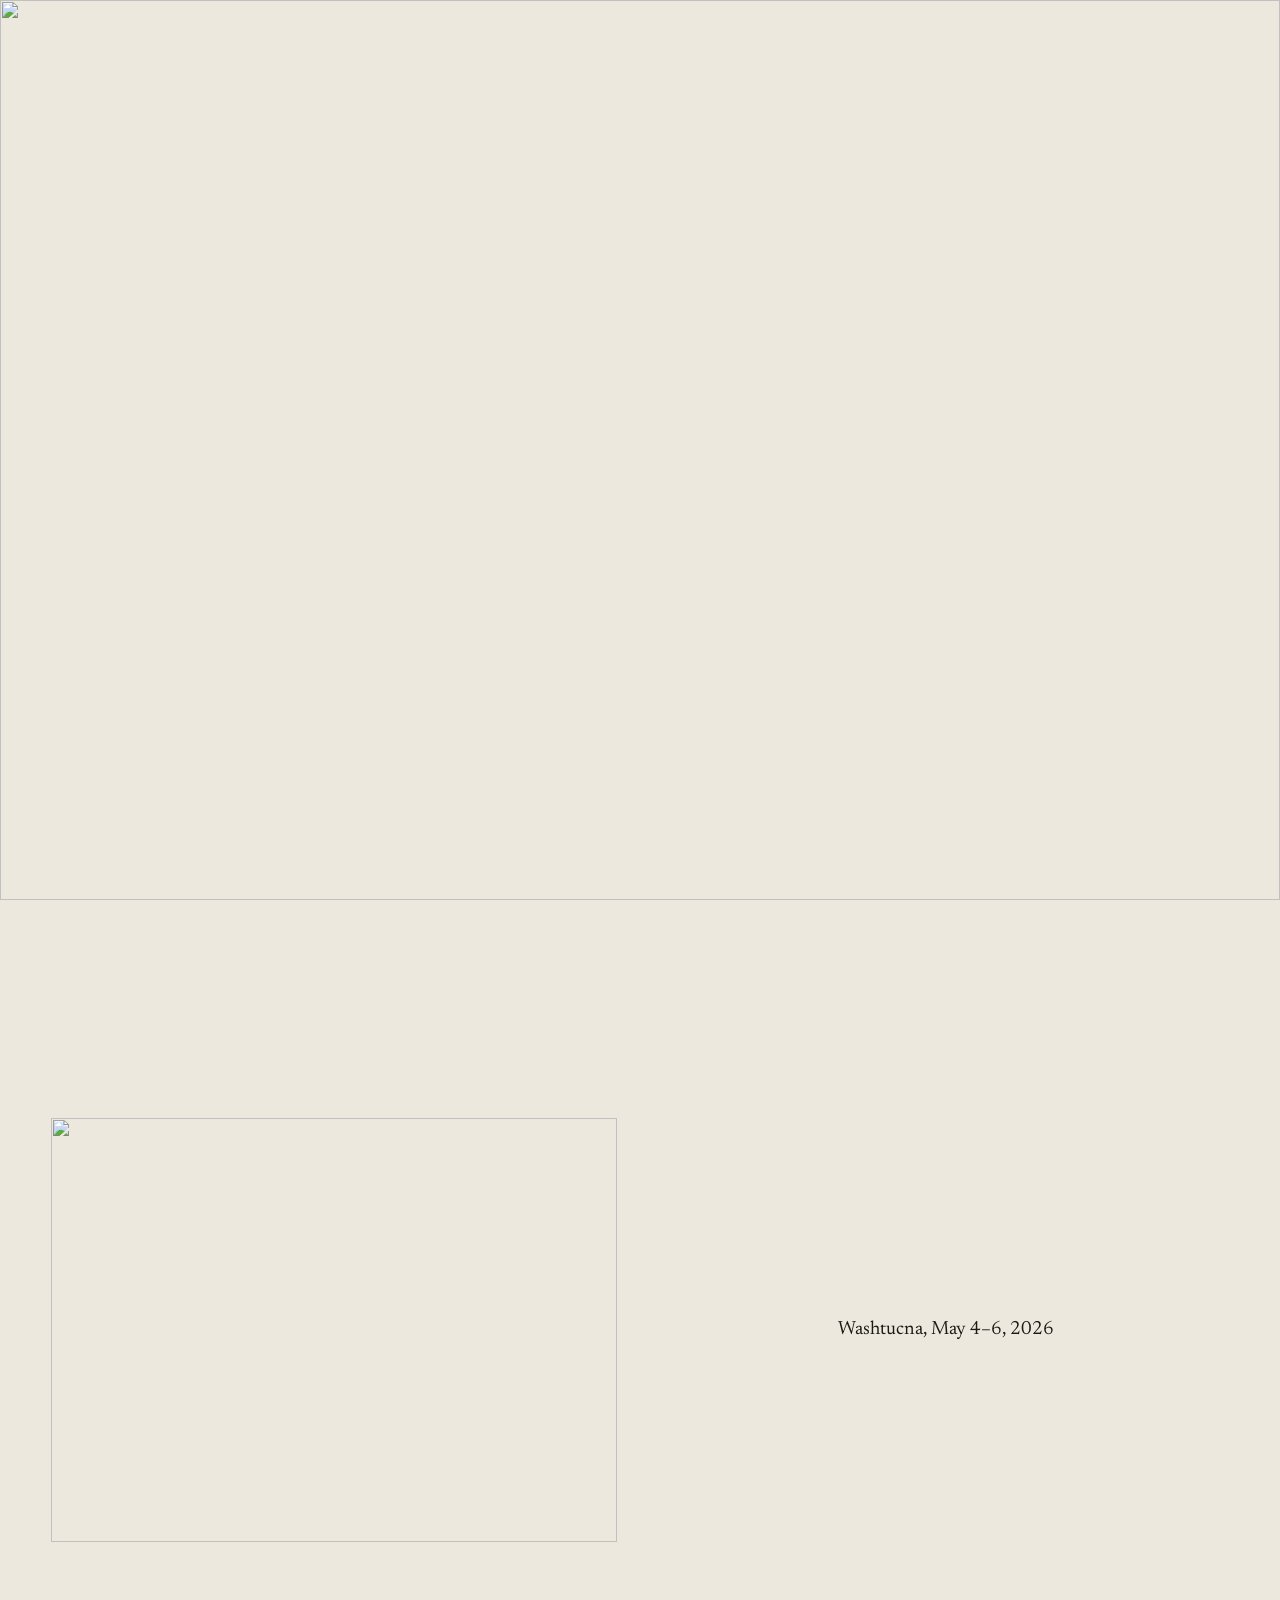
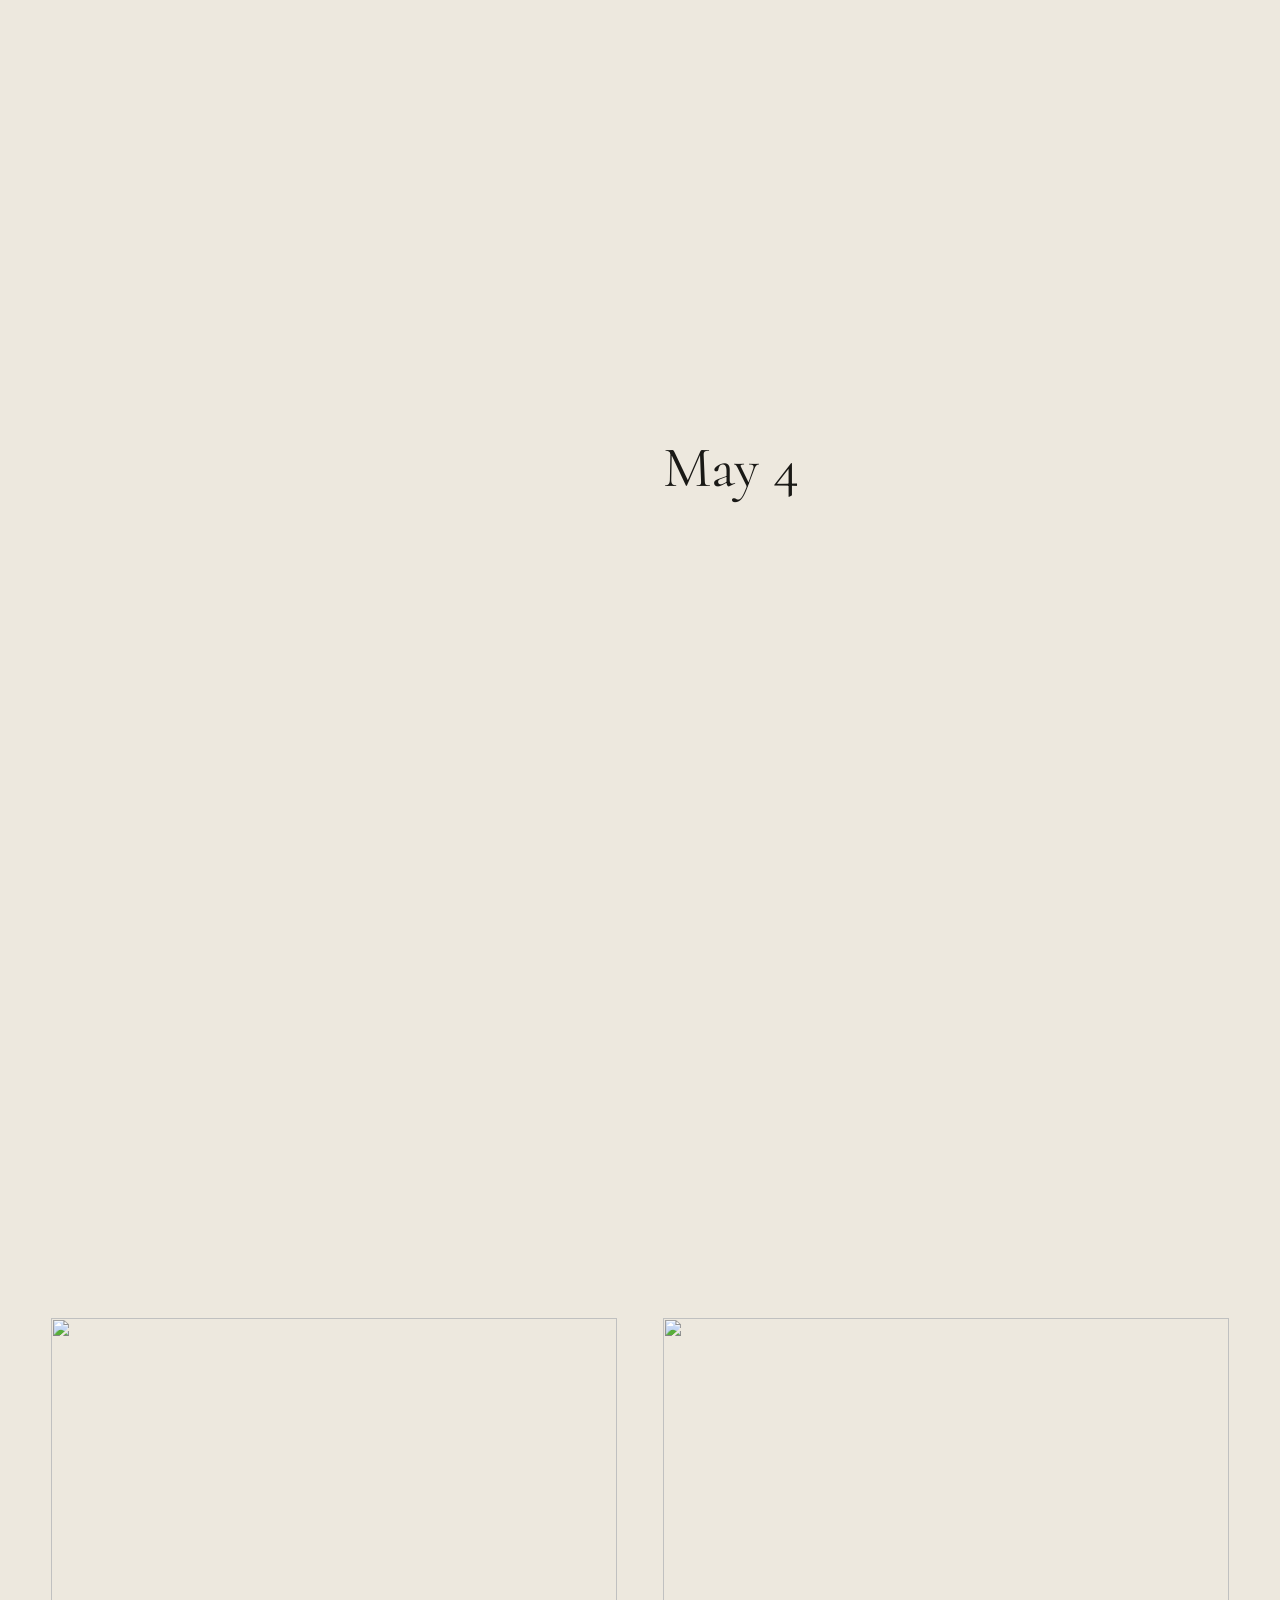
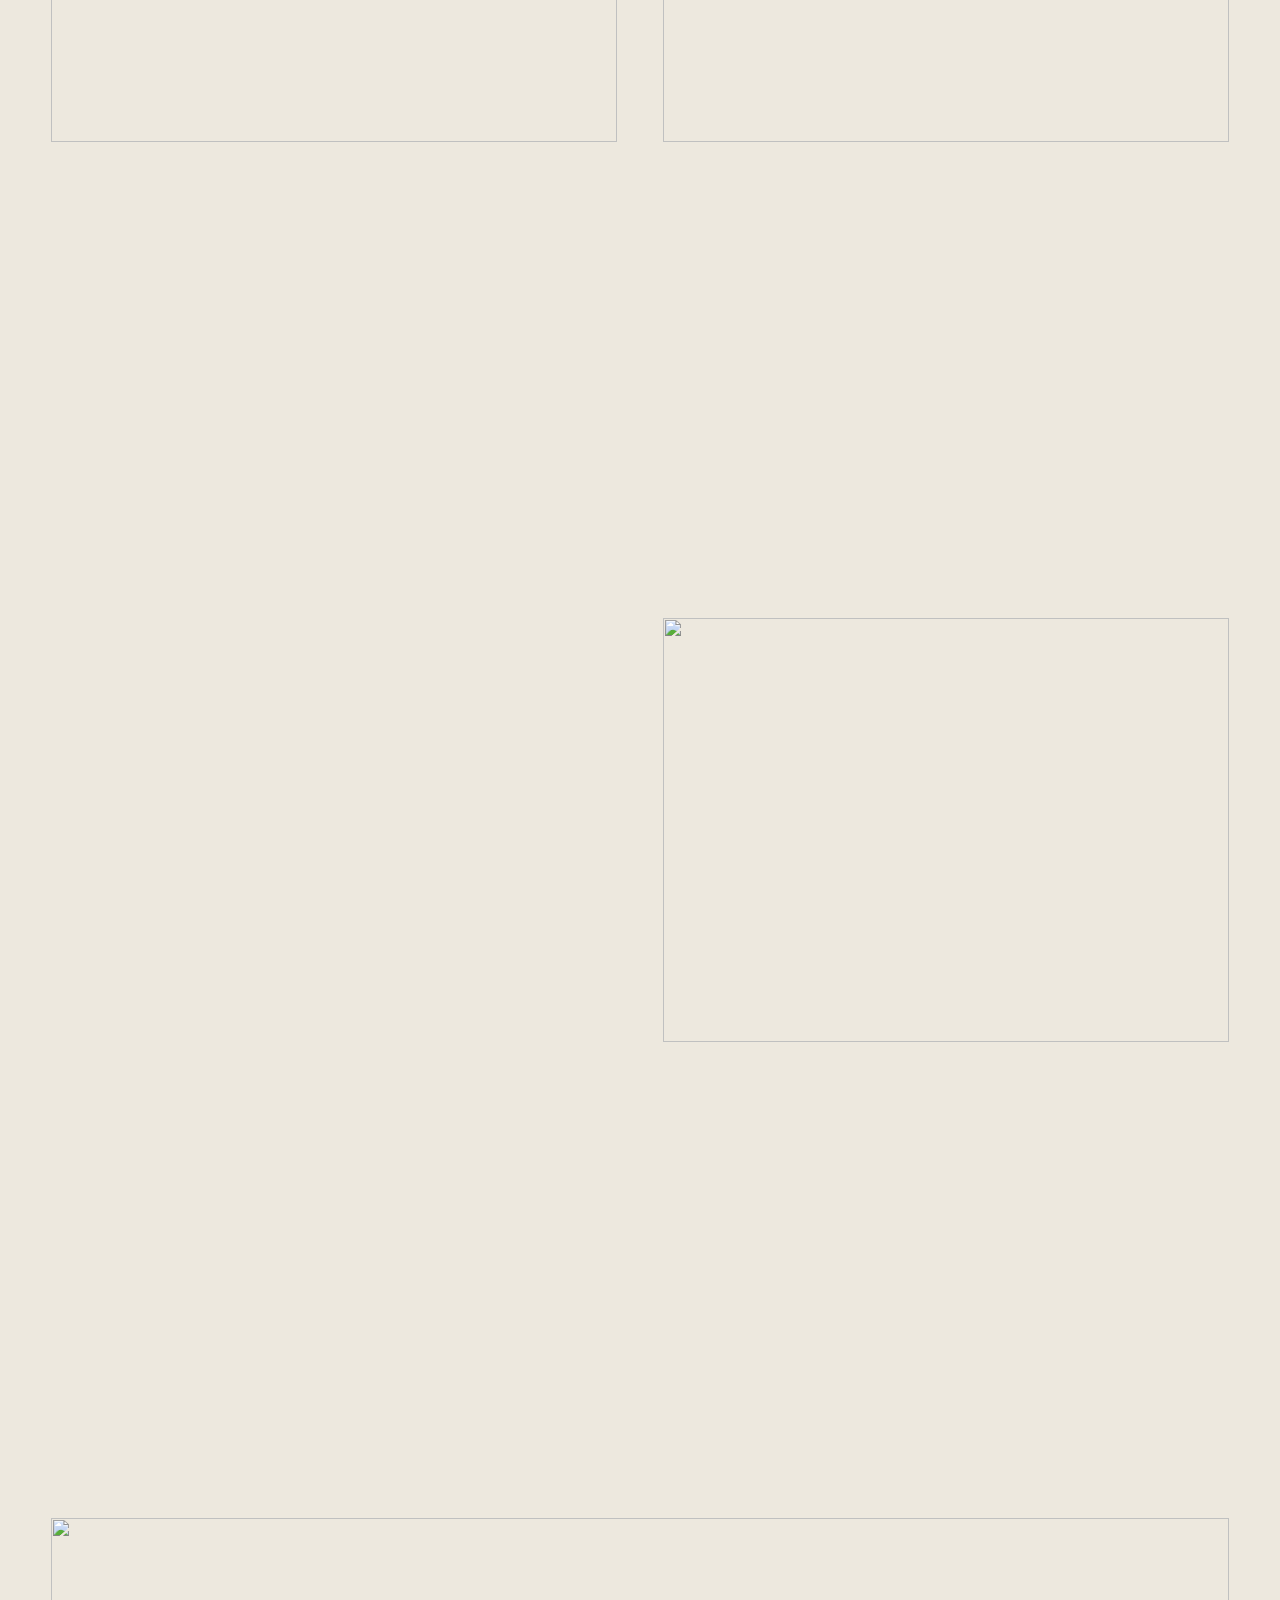
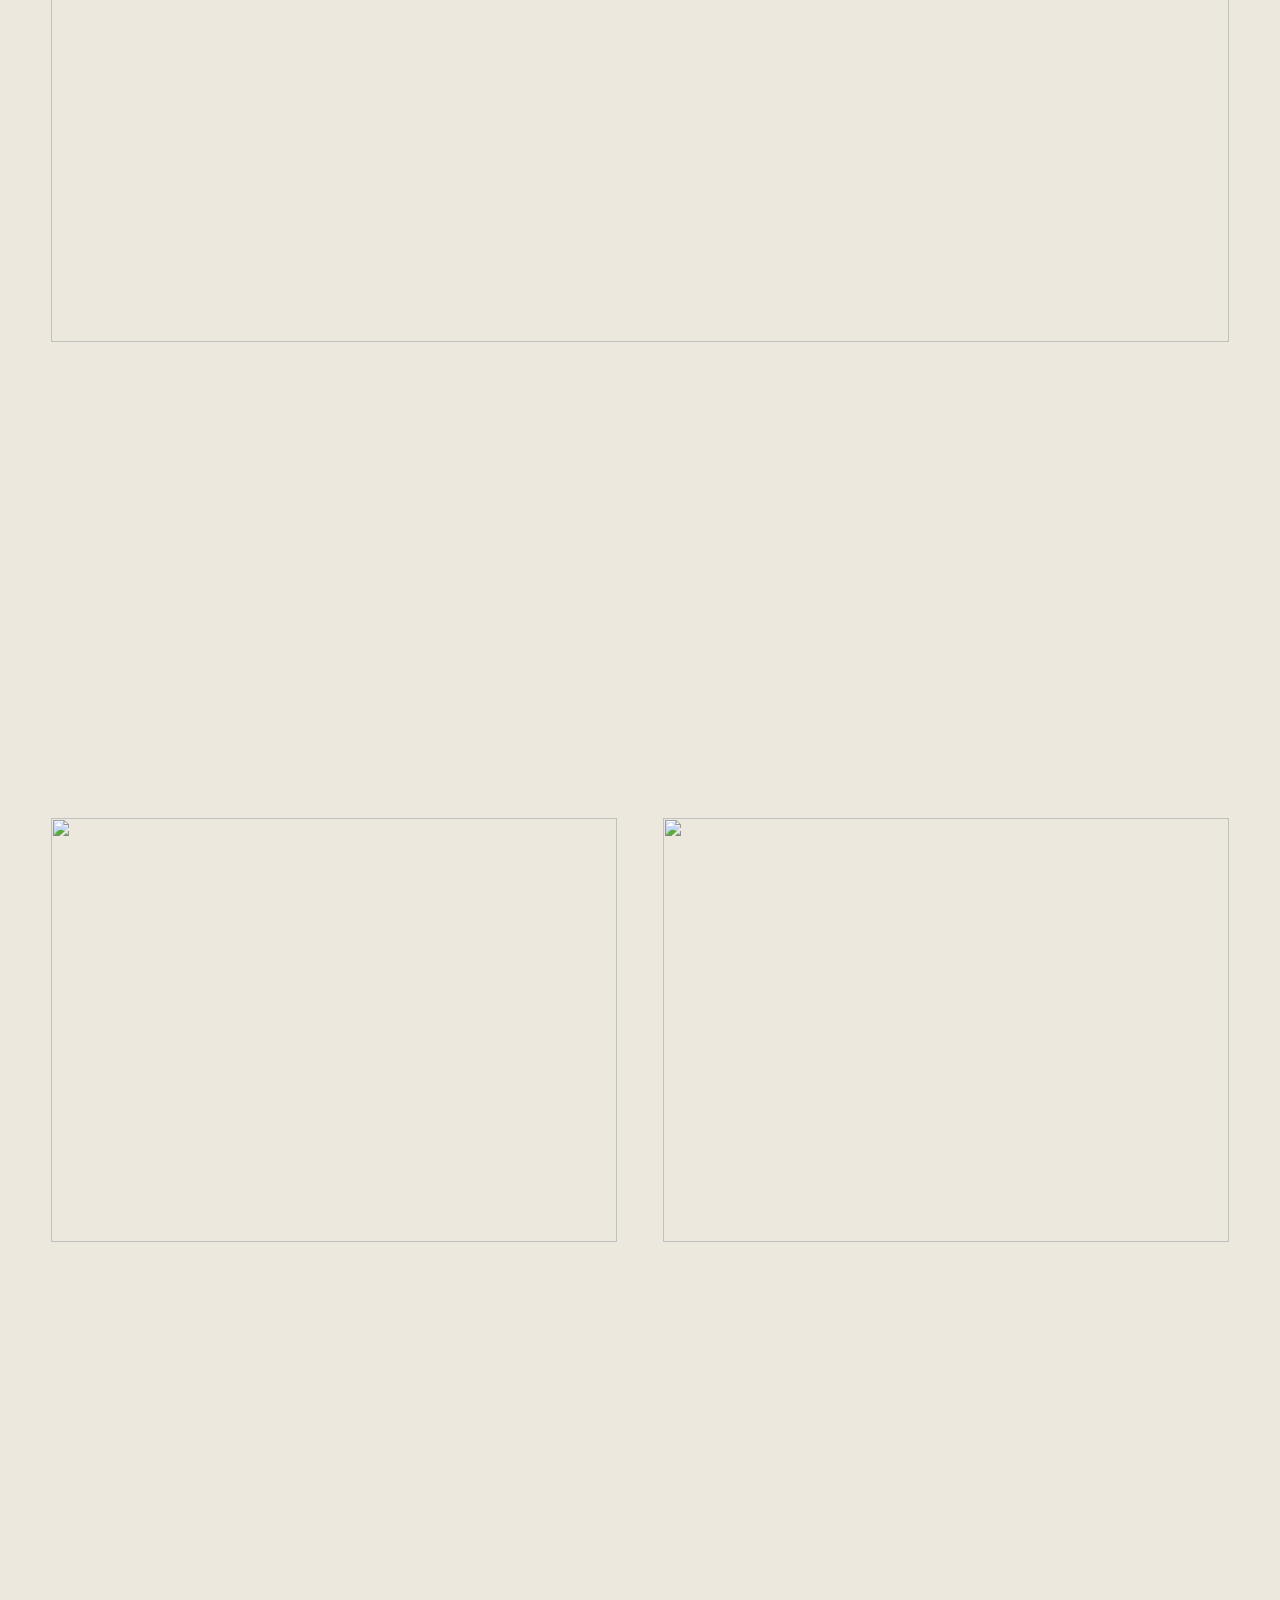
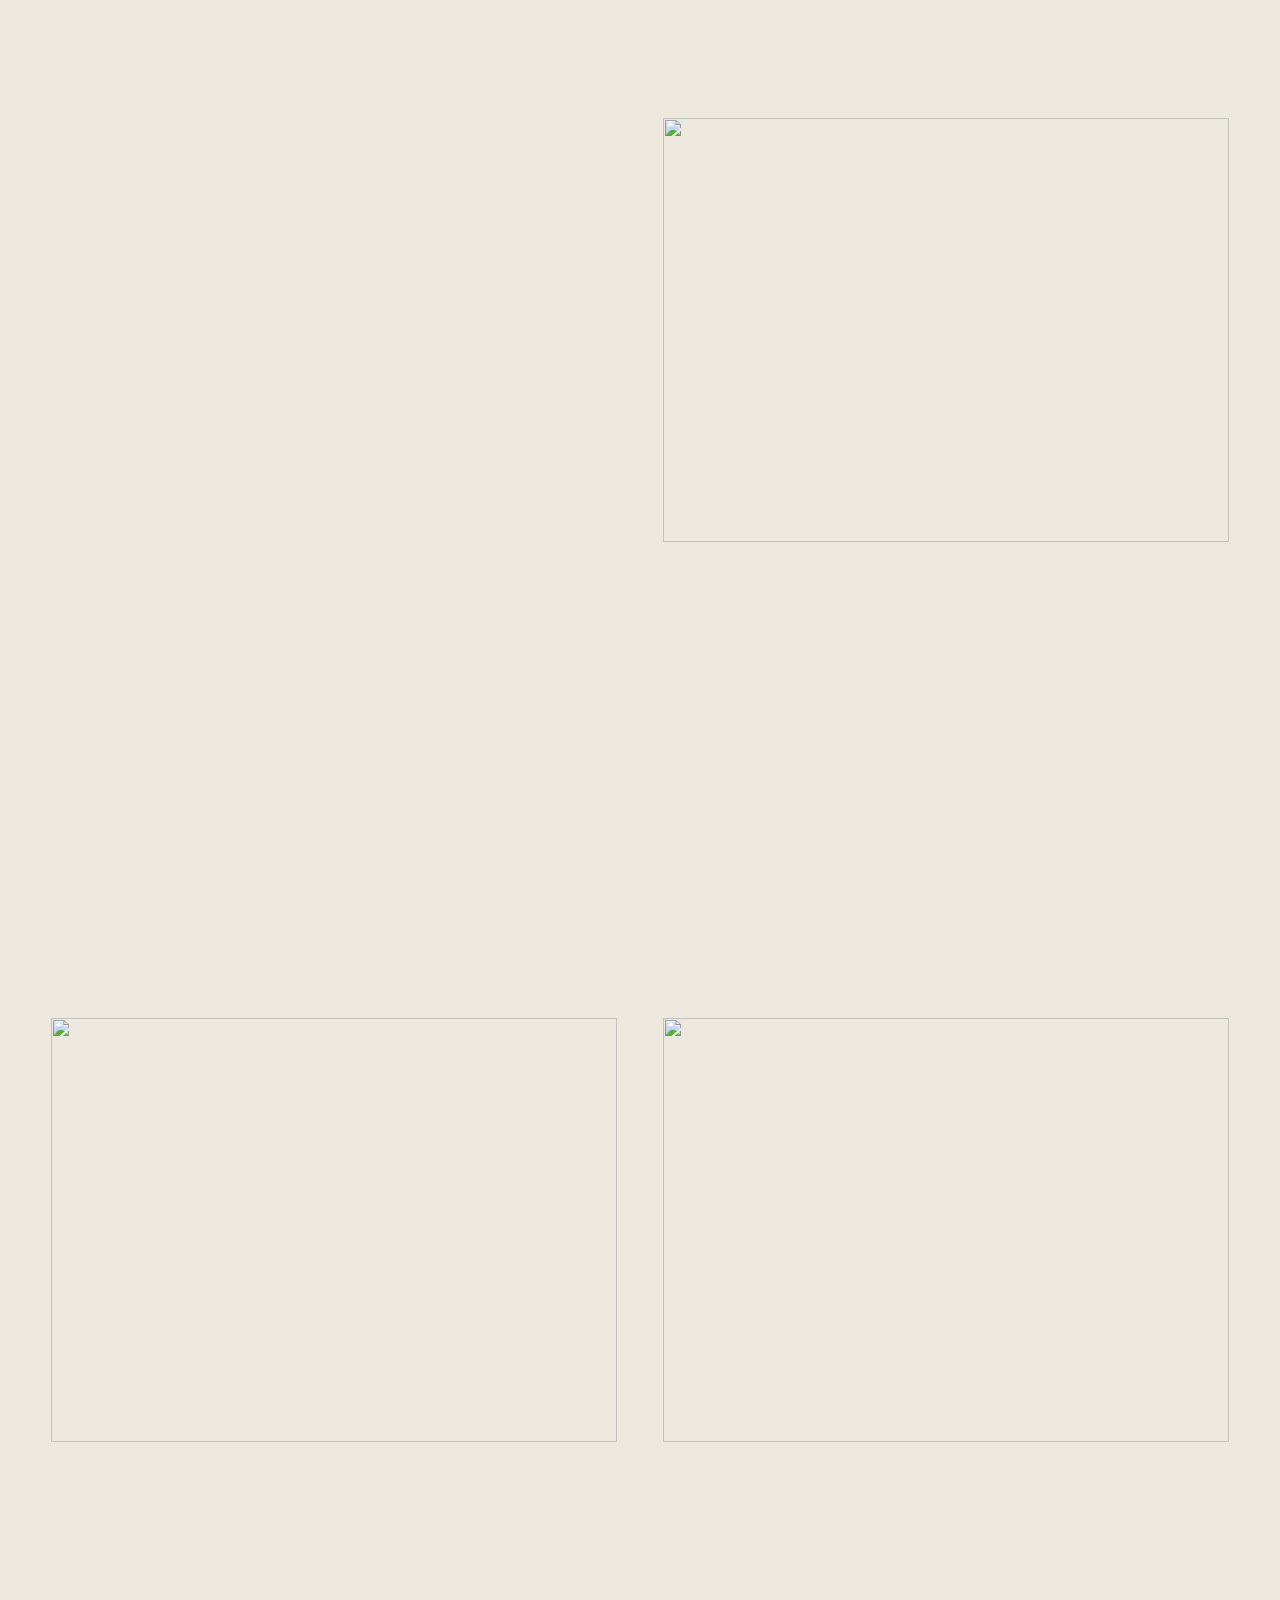
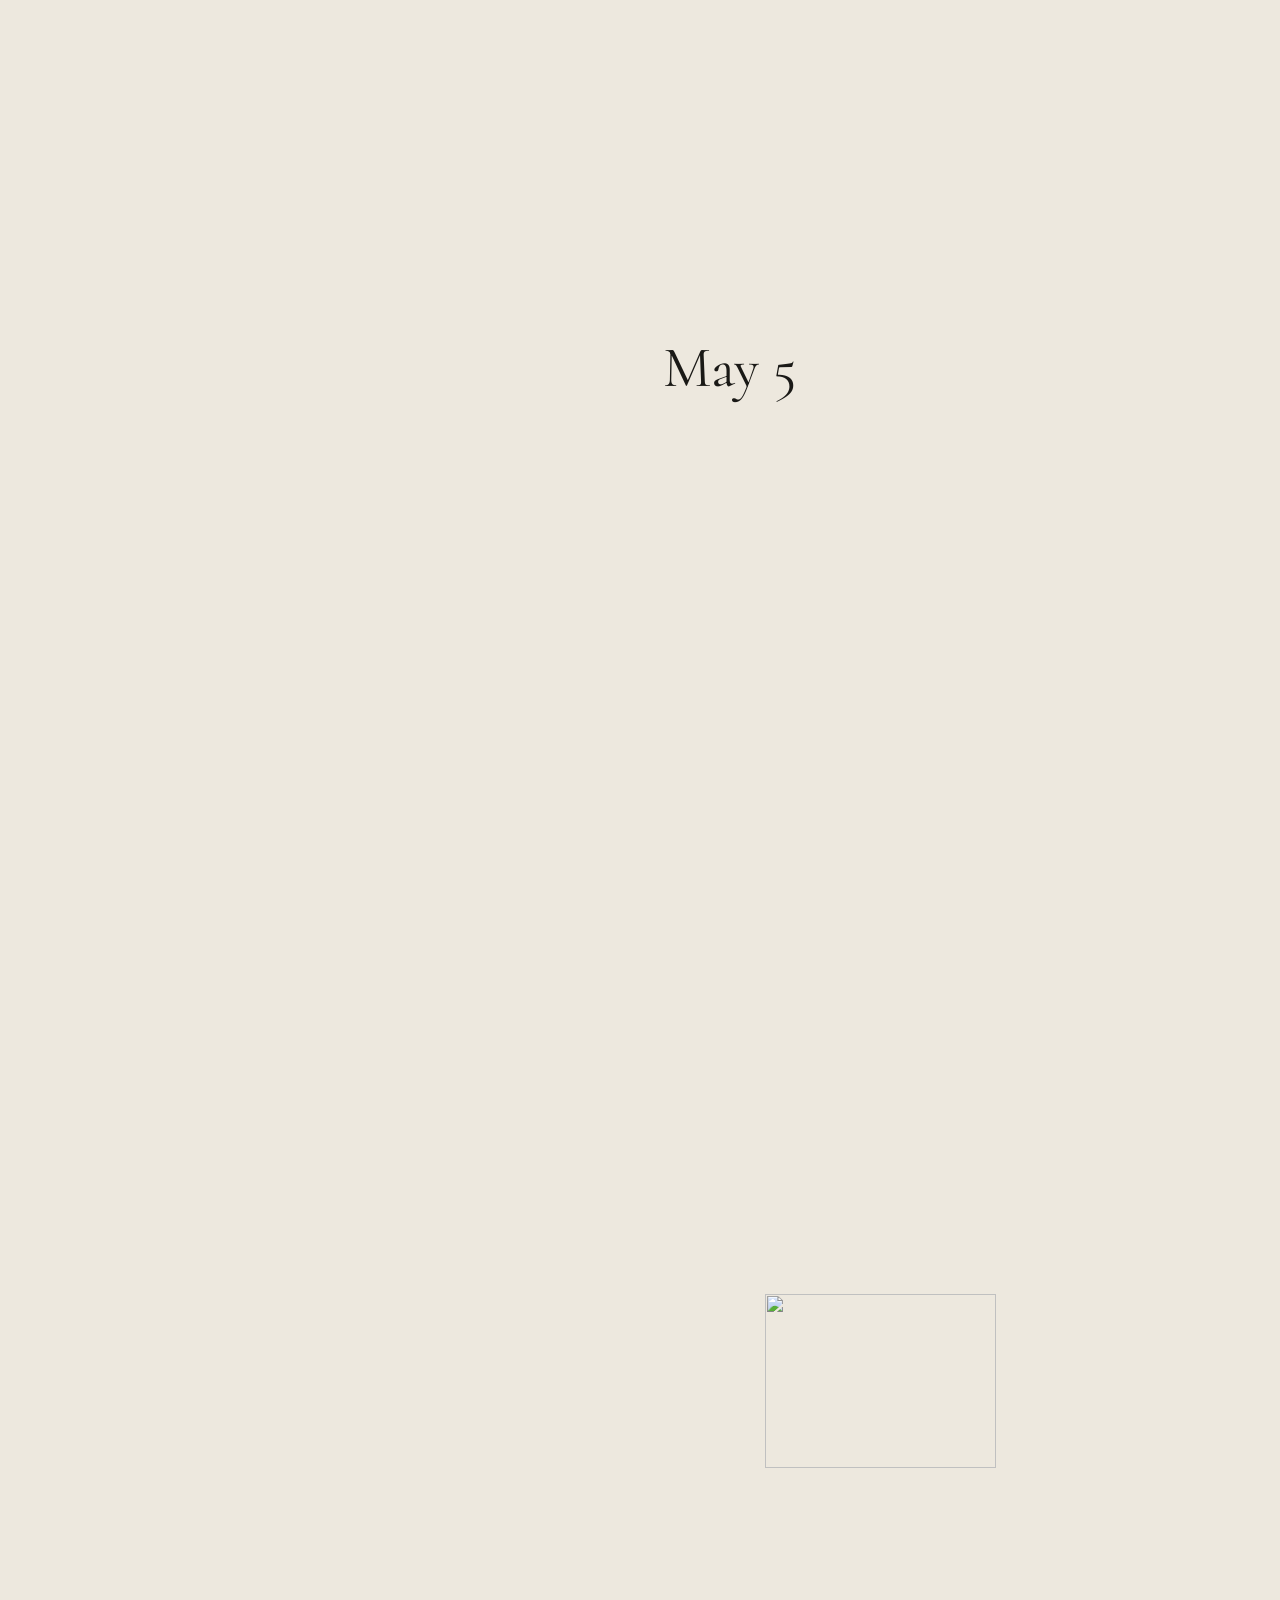
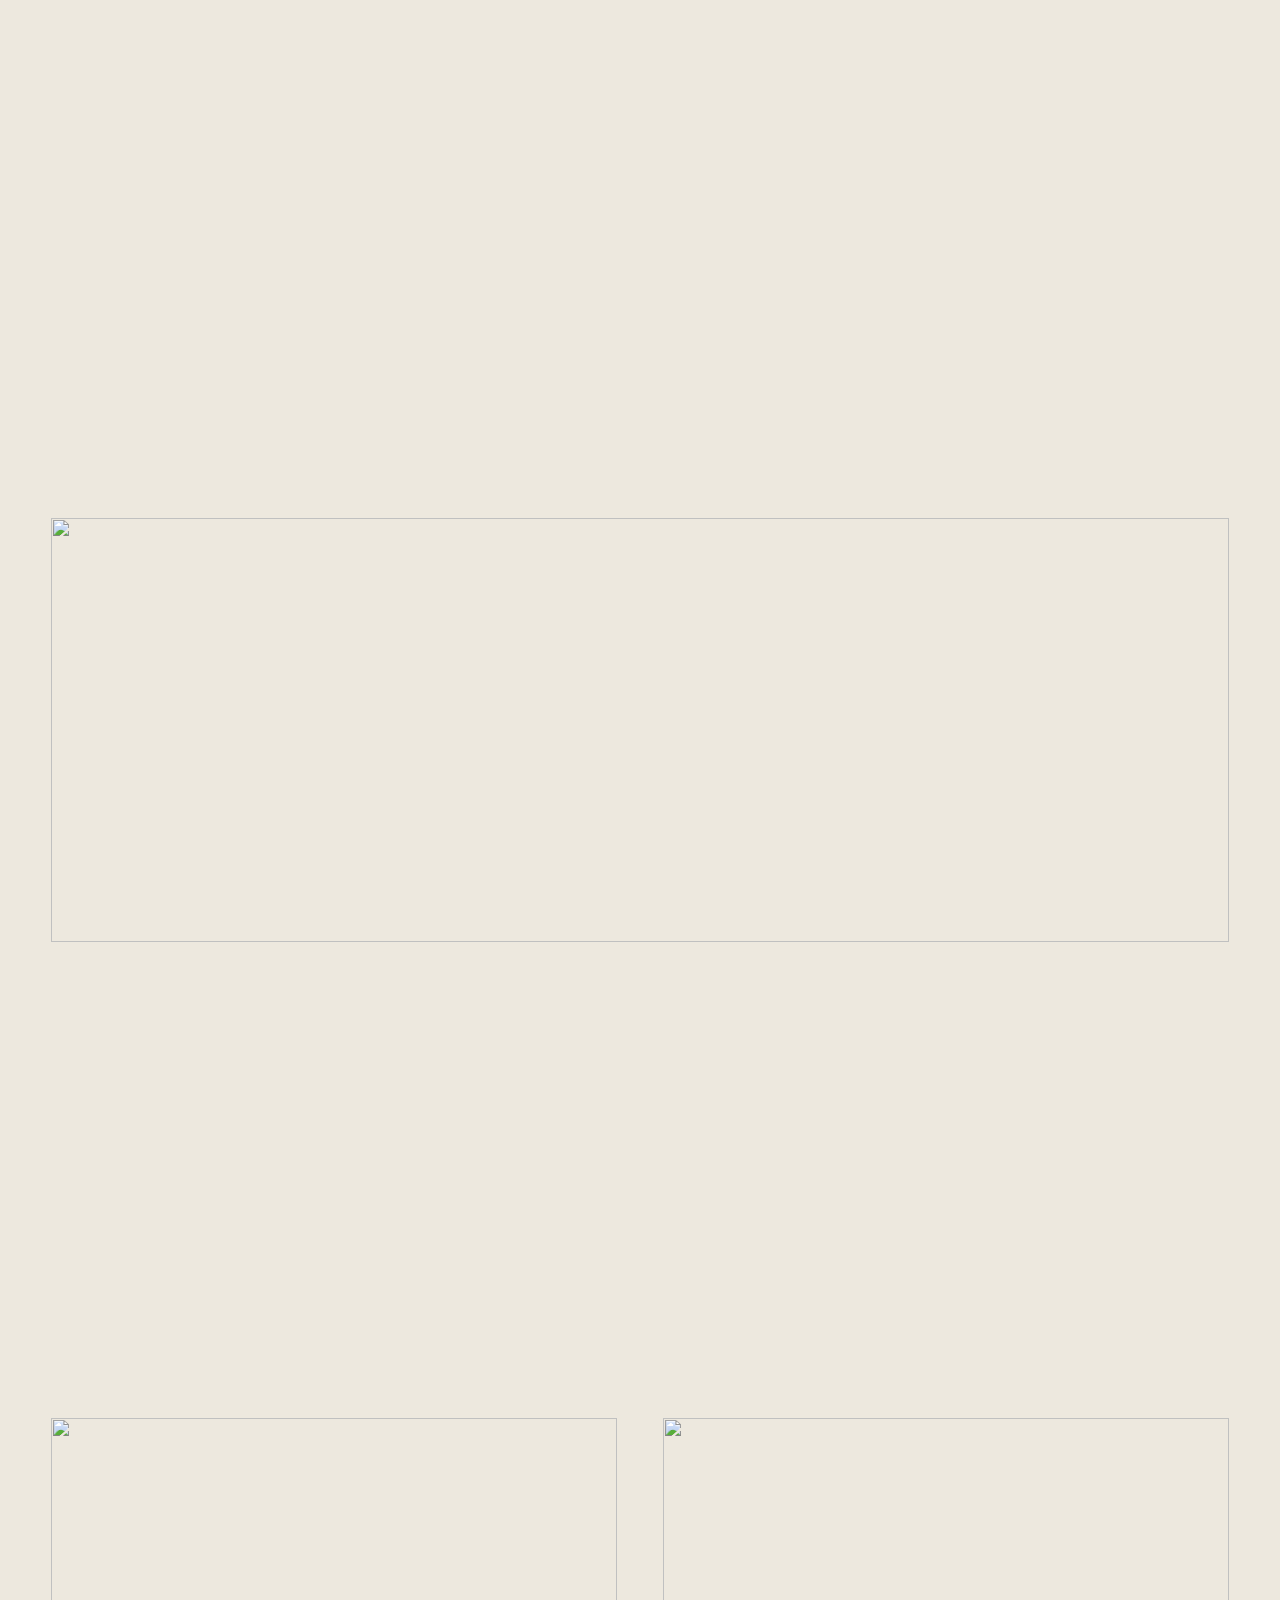
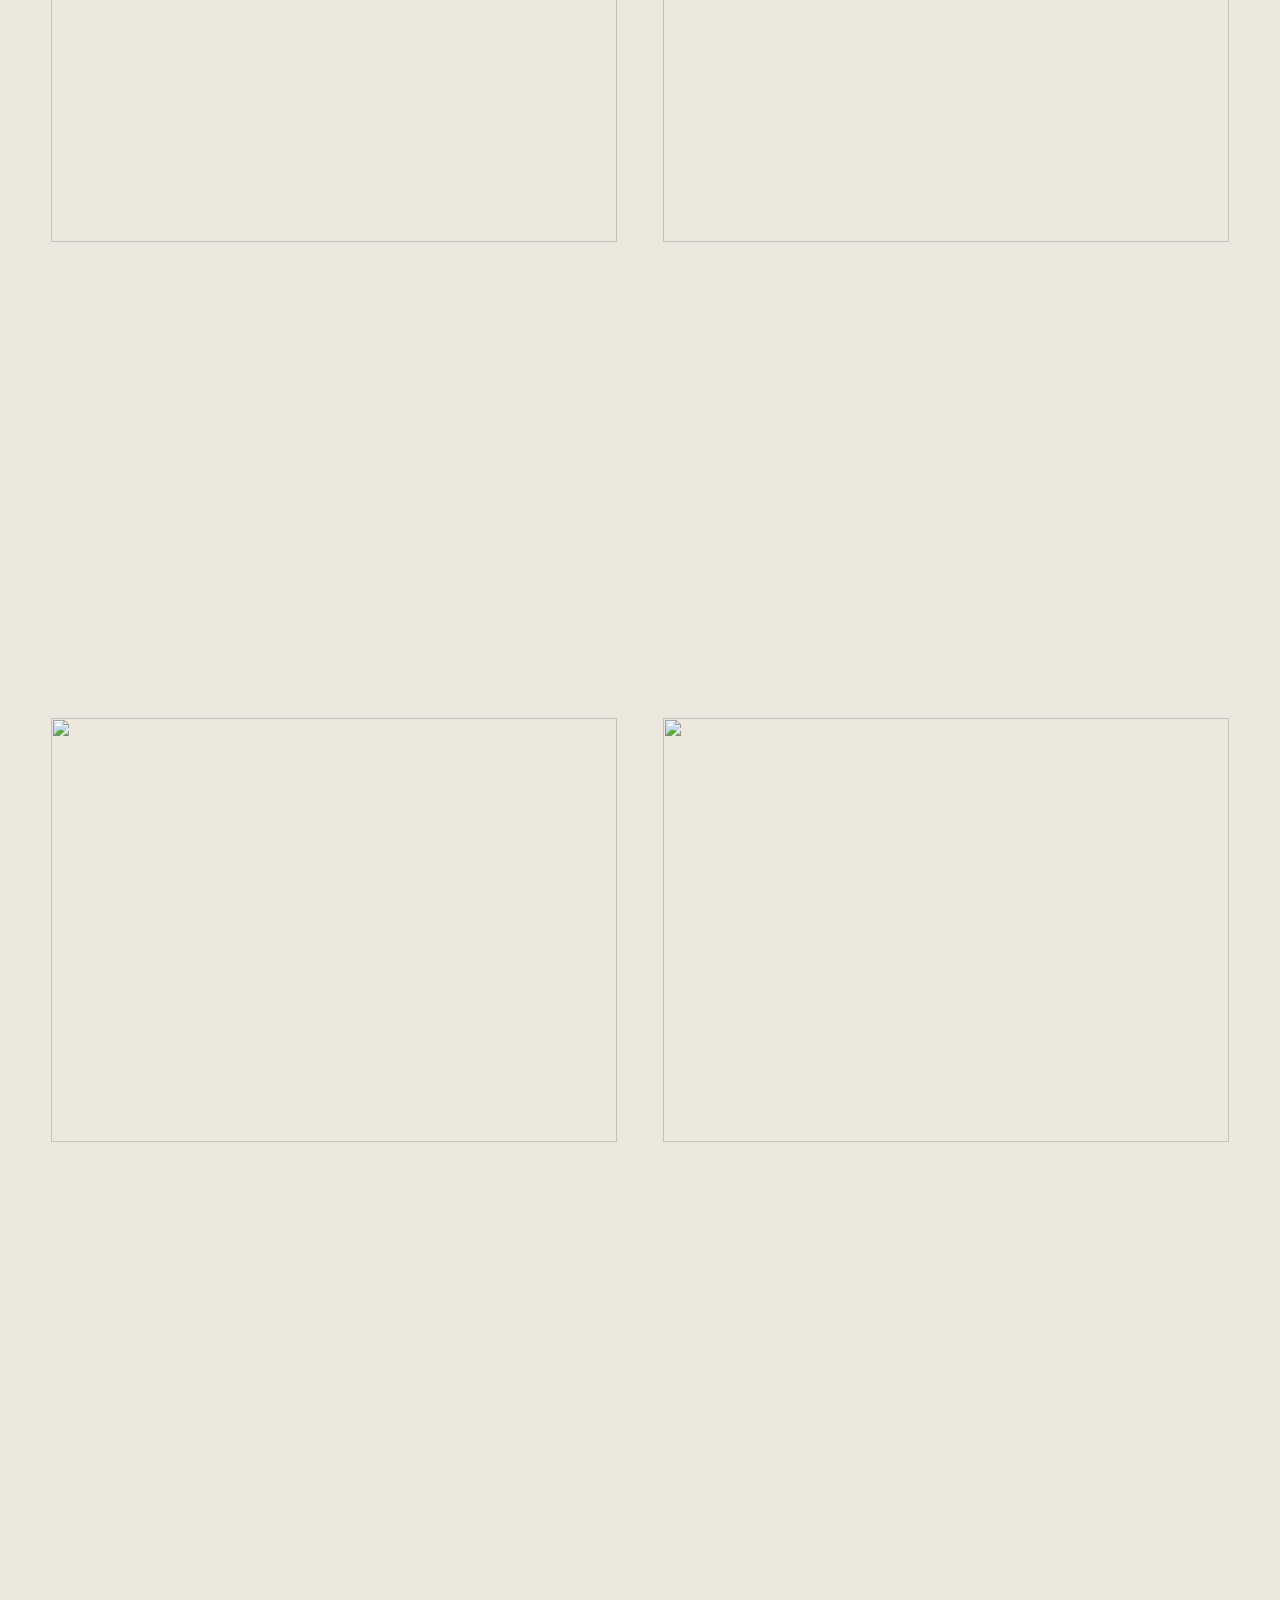
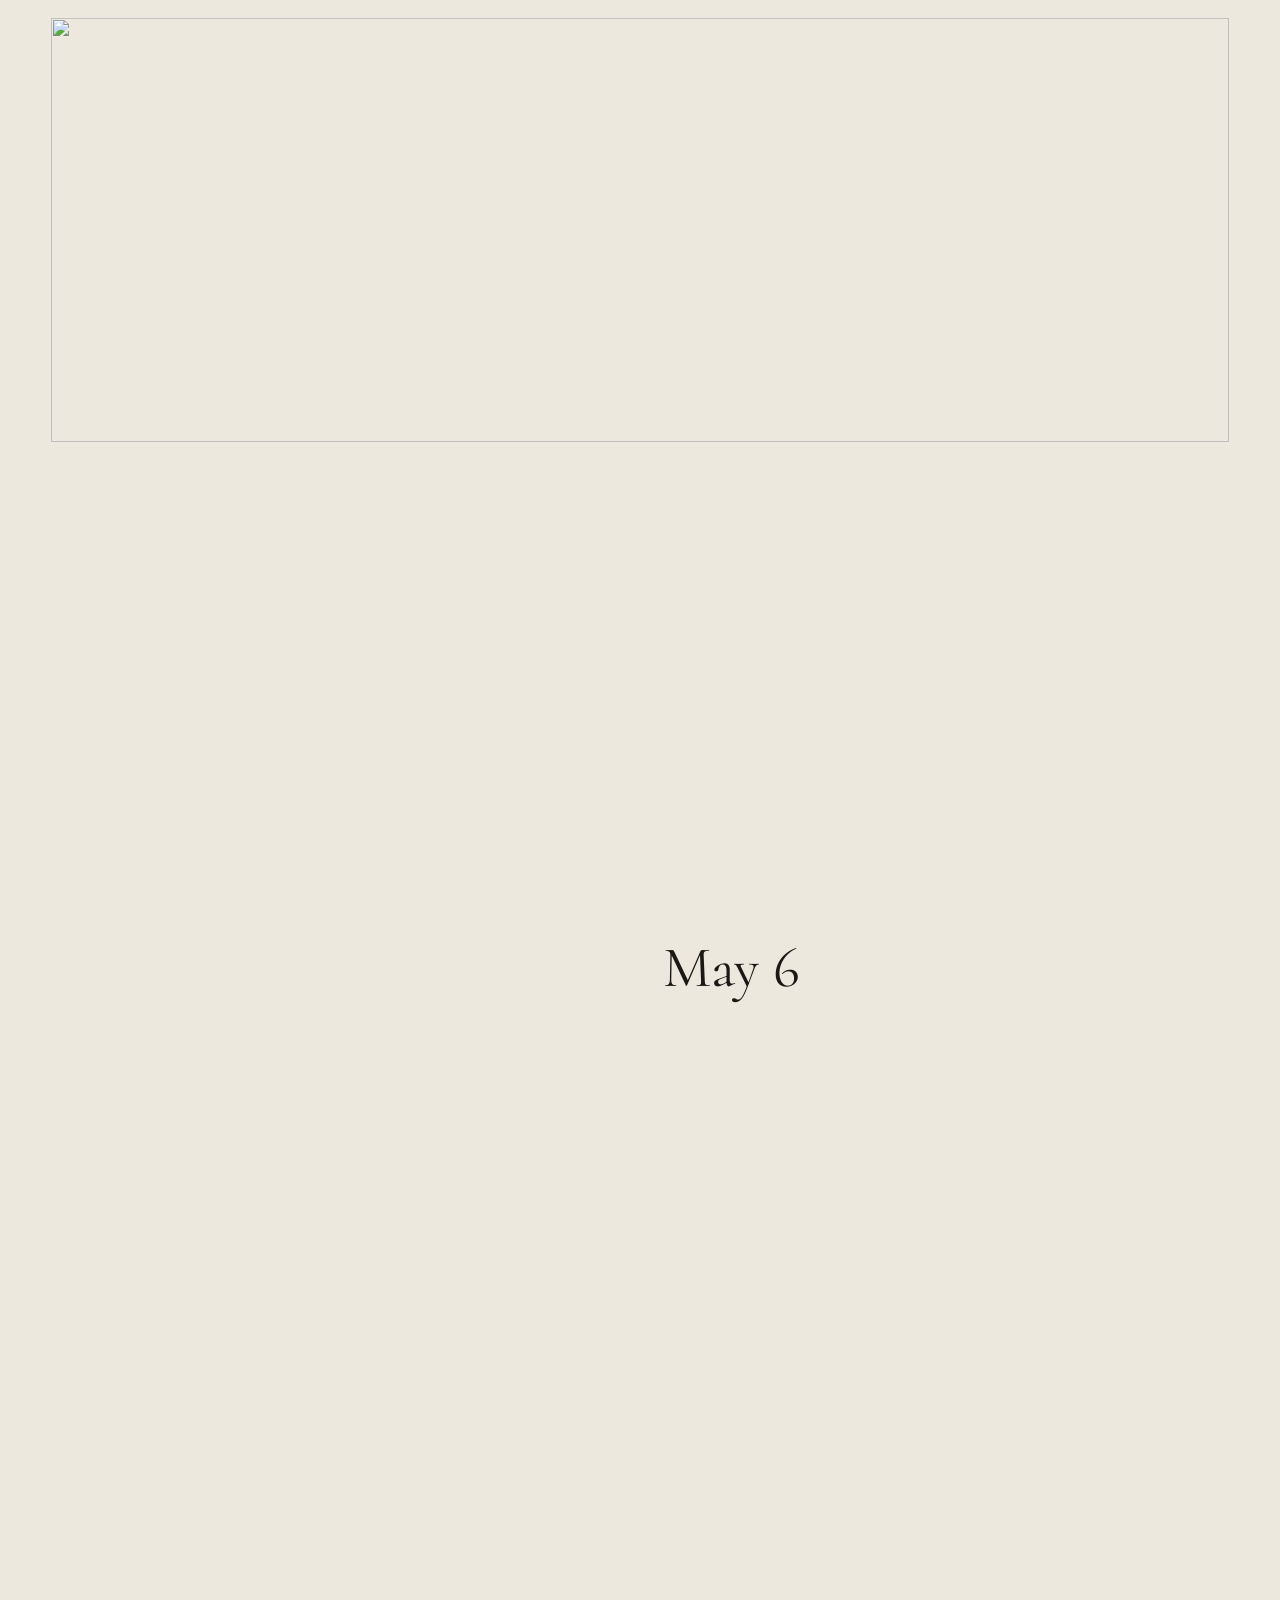
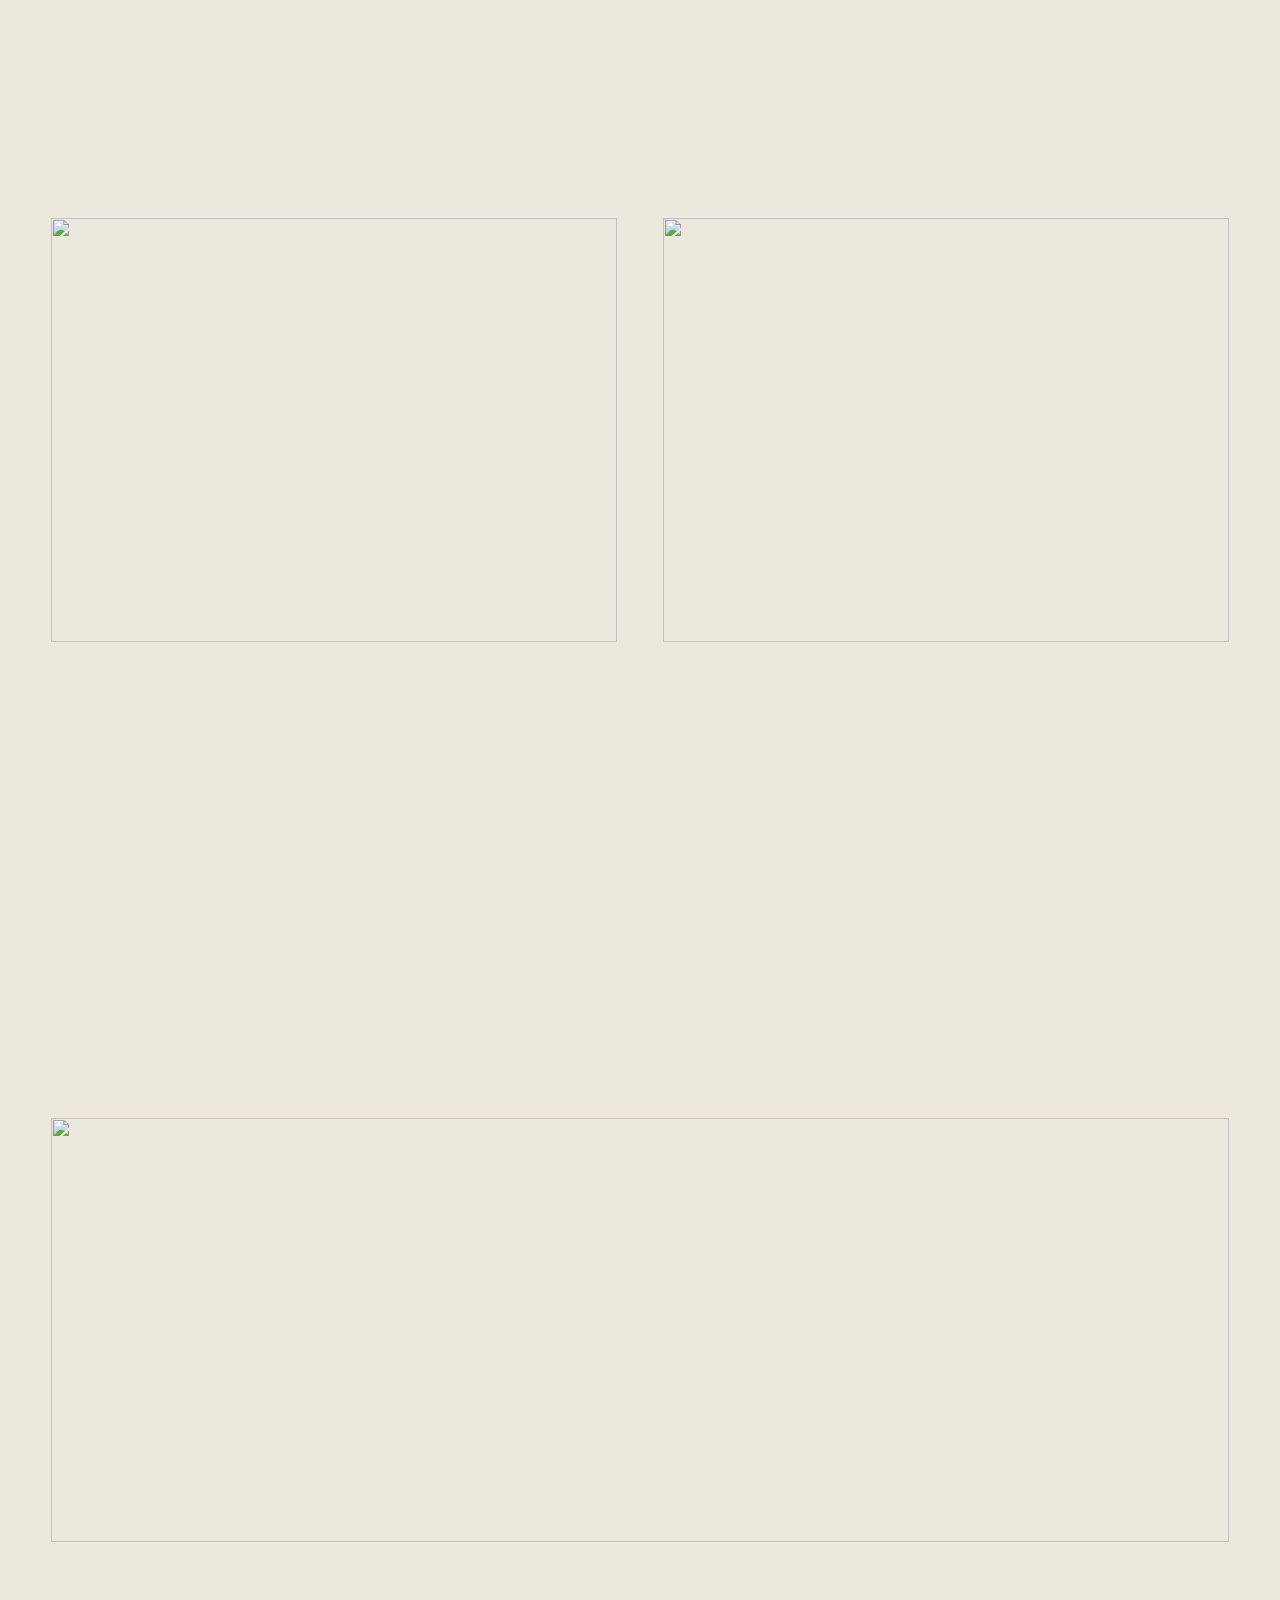
==== commit d9aa1eef: "v3: Milky Way frontispiece, the swing before the night, the farmstead wide" ====
--- a/washtucna/index.html
+++ b/washtucna/index.html
@@ -24,8 +24,8 @@
   <h1 class="cover__title">Pilgrimage to Washtucna</h1>
 </section>
 
-<!-- front matter: place and date, alone -->
-<section class="matter" id="front"><p>Washtucna, May 4–6, 2026</p></section>
+<!-- front matter: frontispiece and the place-and-date line. The Milky Way is from another night — it sits here, outside the dated days, and claims none of them. -->
+<section class="matter" id="front"><div class="stage"><div class="page"><img src="https://photos.smugmug.com/photos/i-Tw9gxkM/0/L5tSSZgpsTvbpgg7qtCz2bTjMpXwcstVTtCdDBTCf/X3/i-Tw9gxkM-X3.jpg" srcset="https://photos.smugmug.com/photos/i-Tw9gxkM/0/L5tSSZgpsTvbpgg7qtCz2bTjMpXwcstVTtCdDBTCf/X3/i-Tw9gxkM-X3.jpg 1600w, https://photos.smugmug.com/photos/i-Tw9gxkM/0/L5tSSZgpsTvbpgg7qtCz2bTjMpXwcstVTtCdDBTCf/X4/i-Tw9gxkM-X4.jpg 2048w, https://photos.smugmug.com/photos/i-Tw9gxkM/0/L5tSSZgpsTvbpgg7qtCz2bTjMpXwcstVTtCdDBTCf/X5/i-Tw9gxkM-X5.jpg 2560w" sizes="(max-width: 760px) 100vw, 45vw" data-large="https://photos.smugmug.com/photos/i-Tw9gxkM/0/L5tSSZgpsTvbpgg7qtCz2bTjMpXwcstVTtCdDBTCf/X5/i-Tw9gxkM-X5.jpg" data-frame="MilkyWay" alt="" loading="eager"></div><div class="page page--text"><p>Washtucna, May 4–6, 2026</p></div></div></section>
 
 <!-- ———— day one ———— -->
 <section class="matter matter--day" id="d4"><div class="stage"><div class="page page--blank" aria-hidden="true"></div><div class="page page--text"><p class="day">May 4</p><!-- a line of Gabe's own could sit under the date; leave empty otherwise --></div></div></section>
@@ -37,6 +37,8 @@
 <section class="spread" id="s04"><div class="stage stage--wide"><img src="https://photos.smugmug.com/photos/i-ZqjQLgM/0/KdKnQjtpLmtRk2CkV3pKFVK5Rt6HVCGTrSTs8G2cX/X3/i-ZqjQLgM-X3.jpg" srcset="https://photos.smugmug.com/photos/i-ZqjQLgM/0/KdKnQjtpLmtRk2CkV3pKFVK5Rt6HVCGTrSTs8G2cX/X3/i-ZqjQLgM-X3.jpg 1600w, https://photos.smugmug.com/photos/i-ZqjQLgM/0/KdKnQjtpLmtRk2CkV3pKFVK5Rt6HVCGTrSTs8G2cX/X4/i-ZqjQLgM-X4.jpg 2048w, https://photos.smugmug.com/photos/i-ZqjQLgM/0/KdKnQjtpLmtRk2CkV3pKFVK5Rt6HVCGTrSTs8G2cX/X5/i-ZqjQLgM-X5.jpg 2560w" sizes="(max-width: 760px) 100vw, 70vw" data-large="https://photos.smugmug.com/photos/i-ZqjQLgM/0/KdKnQjtpLmtRk2CkV3pKFVK5Rt6HVCGTrSTs8G2cX/X5/i-ZqjQLgM-X5.jpg" data-frame="B90A4963" alt="" loading="lazy"></div></section>
 <!-- s05: the road through the canola | canola field -->
 <section class="spread" id="s05"><div class="stage"><div class="page"><img src="https://photos.smugmug.com/photos/i-PnBGjjB/0/MFFMhHSb3ZMJKvtpDxGCjHsWWP7W9Vq8KWVcQrw7S/X3/i-PnBGjjB-X3.jpg" srcset="https://photos.smugmug.com/photos/i-PnBGjjB/0/MFFMhHSb3ZMJKvtpDxGCjHsWWP7W9Vq8KWVcQrw7S/X3/i-PnBGjjB-X3.jpg 1600w, https://photos.smugmug.com/photos/i-PnBGjjB/0/MFFMhHSb3ZMJKvtpDxGCjHsWWP7W9Vq8KWVcQrw7S/X4/i-PnBGjjB-X4.jpg 2048w, https://photos.smugmug.com/photos/i-PnBGjjB/0/MFFMhHSb3ZMJKvtpDxGCjHsWWP7W9Vq8KWVcQrw7S/X5/i-PnBGjjB-X5.jpg 2560w" sizes="(max-width: 760px) 100vw, 45vw" data-large="https://photos.smugmug.com/photos/i-PnBGjjB/0/MFFMhHSb3ZMJKvtpDxGCjHsWWP7W9Vq8KWVcQrw7S/X5/i-PnBGjjB-X5.jpg" data-frame="B90A4931" alt="" loading="lazy"></div><div class="page"><img src="https://photos.smugmug.com/photos/i-vWvMvsH/0/KLLFMPLjPcrbPqmphMbNfd7JwBQGkQNmWwhRwnQGV/X3/i-vWvMvsH-X3.jpg" srcset="https://photos.smugmug.com/photos/i-vWvMvsH/0/KLLFMPLjPcrbPqmphMbNfd7JwBQGkQNmWwhRwnQGV/X3/i-vWvMvsH-X3.jpg 1600w, https://photos.smugmug.com/photos/i-vWvMvsH/0/KLLFMPLjPcrbPqmphMbNfd7JwBQGkQNmWwhRwnQGV/X4/i-vWvMvsH-X4.jpg 2048w, https://photos.smugmug.com/photos/i-vWvMvsH/0/KLLFMPLjPcrbPqmphMbNfd7JwBQGkQNmWwhRwnQGV/X5/i-vWvMvsH-X5.jpg 2560w" sizes="(max-width: 760px) 100vw, 45vw" data-large="https://photos.smugmug.com/photos/i-vWvMvsH/0/KLLFMPLjPcrbPqmphMbNfd7JwBQGkQNmWwhRwnQGV/X5/i-vWvMvsH-X5.jpg" data-frame="B90A4949" alt="" loading="lazy"></div></div></section>
+<!-- s05b: the swing at dusk, the ranch yard on the night of the 4th (frame 2810 sits between the porch and the doorway) -->
+<section class="spread" id="s05b"><div class="stage"><div class="page page--blank" aria-hidden="true"></div><div class="page"><img src="https://photos.smugmug.com/photos/i-xbkBK8x/0/LQdJNB7c5FwBspn62dDkxDgvdGnftQwBKpTR7hT6r/X3/i-xbkBK8x-X3.jpg" srcset="https://photos.smugmug.com/photos/i-xbkBK8x/0/LQdJNB7c5FwBspn62dDkxDgvdGnftQwBKpTR7hT6r/X3/i-xbkBK8x-X3.jpg 1600w, https://photos.smugmug.com/photos/i-xbkBK8x/0/LQdJNB7c5FwBspn62dDkxDgvdGnftQwBKpTR7hT6r/X4/i-xbkBK8x-X4.jpg 2048w, https://photos.smugmug.com/photos/i-xbkBK8x/0/LQdJNB7c5FwBspn62dDkxDgvdGnftQwBKpTR7hT6r/X5/i-xbkBK8x-X5.jpg 2560w" sizes="(max-width: 760px) 100vw, 45vw" data-large="https://photos.smugmug.com/photos/i-xbkBK8x/0/LQdJNB7c5FwBspn62dDkxDgvdGnftQwBKpTR7hT6r/X5/i-xbkBK8x-X5.jpg" data-frame="5Z1A2810" alt="" loading="lazy"></div></div></section>
 <!-- the turn from day one to day two: porch evening / doorway morning; the night passes in the fold -->
 <!-- s06: the porch, evening of the 4th | Brett in the doorway, morning of the 5th -->
 <section class="spread" id="s06"><div class="stage"><div class="page"><img src="https://photos.smugmug.com/photos/i-s2TW7NT/0/MsMqWz9ffKgMTRsXP3QZfsxMDtcp4gDKVCxDf2cmx/X3/i-s2TW7NT-X3.jpg" srcset="https://photos.smugmug.com/photos/i-s2TW7NT/0/MsMqWz9ffKgMTRsXP3QZfsxMDtcp4gDKVCxDf2cmx/X3/i-s2TW7NT-X3.jpg 1600w, https://photos.smugmug.com/photos/i-s2TW7NT/0/MsMqWz9ffKgMTRsXP3QZfsxMDtcp4gDKVCxDf2cmx/X4/i-s2TW7NT-X4.jpg 2048w, https://photos.smugmug.com/photos/i-s2TW7NT/0/MsMqWz9ffKgMTRsXP3QZfsxMDtcp4gDKVCxDf2cmx/X5/i-s2TW7NT-X5.jpg 2560w" sizes="(max-width: 760px) 100vw, 45vw" data-large="https://photos.smugmug.com/photos/i-s2TW7NT/0/MsMqWz9ffKgMTRsXP3QZfsxMDtcp4gDKVCxDf2cmx/X5/i-s2TW7NT-X5.jpg" data-frame="5Z1A2804" alt="" loading="lazy"></div><div class="page"><img src="https://photos.smugmug.com/photos/i-6L8mNF4/0/M67J7pXDsptNTW8qw29LzKm5NJfDdvcLwKPDK86dB/X3/i-6L8mNF4-X3.jpg" srcset="https://photos.smugmug.com/photos/i-6L8mNF4/0/M67J7pXDsptNTW8qw29LzKm5NJfDdvcLwKPDK86dB/X3/i-6L8mNF4-X3.jpg 1600w, https://photos.smugmug.com/photos/i-6L8mNF4/0/M67J7pXDsptNTW8qw29LzKm5NJfDdvcLwKPDK86dB/X4/i-6L8mNF4-X4.jpg 2048w, https://photos.smugmug.com/photos/i-6L8mNF4/0/M67J7pXDsptNTW8qw29LzKm5NJfDdvcLwKPDK86dB/X5/i-6L8mNF4-X5.jpg 2560w" sizes="(max-width: 760px) 100vw, 45vw" data-large="https://photos.smugmug.com/photos/i-6L8mNF4/0/M67J7pXDsptNTW8qw29LzKm5NJfDdvcLwKPDK86dB/X5/i-6L8mNF4-X5.jpg" data-frame="5Z1A2813" alt="" loading="lazy"></div></div></section>
@@ -45,8 +47,8 @@
 <section class="matter matter--day" id="d5"><div class="stage"><div class="page page--blank" aria-hidden="true"></div><div class="page page--text"><p class="day">May 5</p><!-- a line of Gabe's own could sit under the date; leave empty otherwise --></div></div></section>
 <!-- s08: bird on the wire (solo, right, small) -->
 <section class="spread" id="s08"><div class="stage"><div class="page page--blank" aria-hidden="true"></div><div class="page page--small"><img src="https://photos.smugmug.com/photos/i-nkhx3rR/0/LsWHmwc9hwsBM3gxcndxkTwTwZnRMNJMdw8vd2bcn/X3/i-nkhx3rR-X3.jpg" srcset="https://photos.smugmug.com/photos/i-nkhx3rR/0/LsWHmwc9hwsBM3gxcndxkTwTwZnRMNJMdw8vd2bcn/X3/i-nkhx3rR-X3.jpg 1600w, https://photos.smugmug.com/photos/i-nkhx3rR/0/LsWHmwc9hwsBM3gxcndxkTwTwZnRMNJMdw8vd2bcn/X4/i-nkhx3rR-X4.jpg 2048w, https://photos.smugmug.com/photos/i-nkhx3rR/0/LsWHmwc9hwsBM3gxcndxkTwTwZnRMNJMdw8vd2bcn/X5/i-nkhx3rR-X5.jpg 2560w" sizes="(max-width: 760px) 100vw, 45vw" data-large="https://photos.smugmug.com/photos/i-nkhx3rR/0/LsWHmwc9hwsBM3gxcndxkTwTwZnRMNJMdw8vd2bcn/X5/i-nkhx3rR-X5.jpg" data-frame="B90A4967" alt="" loading="lazy"></div></div></section>
-<!-- s09: the farmstead from Steptoe (solo, left) -->
-<section class="spread" id="s09"><div class="stage"><div class="page"><img src="https://photos.smugmug.com/photos/i-XmtZ68D/0/NDfMRzMQHqj9BXKwvfSSfB9kfLCF2cCVkFfcqMMSR/X3/i-XmtZ68D-X3.jpg" srcset="https://photos.smugmug.com/photos/i-XmtZ68D/0/NDfMRzMQHqj9BXKwvfSSfB9kfLCF2cCVkFfcqMMSR/X3/i-XmtZ68D-X3.jpg 1600w, https://photos.smugmug.com/photos/i-XmtZ68D/0/NDfMRzMQHqj9BXKwvfSSfB9kfLCF2cCVkFfcqMMSR/X4/i-XmtZ68D-X4.jpg 2048w, https://photos.smugmug.com/photos/i-XmtZ68D/0/NDfMRzMQHqj9BXKwvfSSfB9kfLCF2cCVkFfcqMMSR/X5/i-XmtZ68D-X5.jpg 2560w" sizes="(max-width: 760px) 100vw, 45vw" data-large="https://photos.smugmug.com/photos/i-XmtZ68D/0/NDfMRzMQHqj9BXKwvfSSfB9kfLCF2cCVkFfcqMMSR/X5/i-XmtZ68D-X5.jpg" data-frame="FamStand" alt="" loading="lazy"></div><div class="page page--blank" aria-hidden="true"></div></div></section>
+<!-- s09: the farmstead from Steptoe (wide, across the fold — the vastness wants the size) -->
+<section class="spread" id="s09"><div class="stage stage--wide"><img src="https://photos.smugmug.com/photos/i-XmtZ68D/0/NDfMRzMQHqj9BXKwvfSSfB9kfLCF2cCVkFfcqMMSR/X3/i-XmtZ68D-X3.jpg" srcset="https://photos.smugmug.com/photos/i-XmtZ68D/0/NDfMRzMQHqj9BXKwvfSSfB9kfLCF2cCVkFfcqMMSR/X3/i-XmtZ68D-X3.jpg 1600w, https://photos.smugmug.com/photos/i-XmtZ68D/0/NDfMRzMQHqj9BXKwvfSSfB9kfLCF2cCVkFfcqMMSR/X4/i-XmtZ68D-X4.jpg 2048w, https://photos.smugmug.com/photos/i-XmtZ68D/0/NDfMRzMQHqj9BXKwvfSSfB9kfLCF2cCVkFfcqMMSR/X5/i-XmtZ68D-X5.jpg 2560w" sizes="(max-width: 760px) 100vw, 70vw" data-large="https://photos.smugmug.com/photos/i-XmtZ68D/0/NDfMRzMQHqj9BXKwvfSSfB9kfLCF2cCVkFfcqMMSR/X5/i-XmtZ68D-X5.jpg" data-frame="FamStand" alt="" loading="lazy"></div></section>
 <!-- alternate for the Steptoe page: B90A4978 -->
 <!-- s10: sunrise, day two | canola and hills -->
 <section class="spread" id="s10"><div class="stage"><div class="page"><img src="https://photos.smugmug.com/photos/i-z9ckQGH/0/MpxSgrzSwDtMkzmHTgXTG5WN9GpqC2r7C6QRTXLNr/X3/i-z9ckQGH-X3.jpg" srcset="https://photos.smugmug.com/photos/i-z9ckQGH/0/MpxSgrzSwDtMkzmHTgXTG5WN9GpqC2r7C6QRTXLNr/X3/i-z9ckQGH-X3.jpg 1600w, https://photos.smugmug.com/photos/i-z9ckQGH/0/MpxSgrzSwDtMkzmHTgXTG5WN9GpqC2r7C6QRTXLNr/X4/i-z9ckQGH-X4.jpg 2048w, https://photos.smugmug.com/photos/i-z9ckQGH/0/MpxSgrzSwDtMkzmHTgXTG5WN9GpqC2r7C6QRTXLNr/X5/i-z9ckQGH-X5.jpg 2560w" sizes="(max-width: 760px) 100vw, 45vw" data-large="https://photos.smugmug.com/photos/i-z9ckQGH/0/MpxSgrzSwDtMkzmHTgXTG5WN9GpqC2r7C6QRTXLNr/X5/i-z9ckQGH-X5.jpg" data-frame="B90A5000" alt="" loading="lazy"></div><div class="page"><img src="https://photos.smugmug.com/photos/i-k4WfWtP/0/L55pzhqjLsz39GKL7xr8QvnpzCKR5zzjs6R6V2Rsc/X3/i-k4WfWtP-X3.jpg" srcset="https://photos.smugmug.com/photos/i-k4WfWtP/0/L55pzhqjLsz39GKL7xr8QvnpzCKR5zzjs6R6V2Rsc/X3/i-k4WfWtP-X3.jpg 1600w, https://photos.smugmug.com/photos/i-k4WfWtP/0/L55pzhqjLsz39GKL7xr8QvnpzCKR5zzjs6R6V2Rsc/X4/i-k4WfWtP-X4.jpg 2048w, https://photos.smugmug.com/photos/i-k4WfWtP/0/L55pzhqjLsz39GKL7xr8QvnpzCKR5zzjs6R6V2Rsc/X5/i-k4WfWtP-X5.jpg 2560w" sizes="(max-width: 760px) 100vw, 45vw" data-large="https://photos.smugmug.com/photos/i-k4WfWtP/0/L55pzhqjLsz39GKL7xr8QvnpzCKR5zzjs6R6V2Rsc/X5/i-k4WfWtP-X5.jpg" data-frame="B90A5016" alt="" loading="lazy"></div></div></section>
--- a/washtucna/book.css
+++ b/washtucna/book.css
@@ -68,7 +68,8 @@
   .stage--wide img { width: 100%; height: 100%; object-fit: contain; object-position: center; }
 
   .page--text { display: grid; align-content: start; justify-items: start; text-align: left; padding-top: 4%; }
-  #front, .matter--colophon { place-items: center; }
+  #front .page--text { align-content: center; justify-items: center; text-align: center; padding-top: 0; }
+  .matter--colophon { place-items: center; }
 }
 
 /* ---------- phone: linear column ---------- */
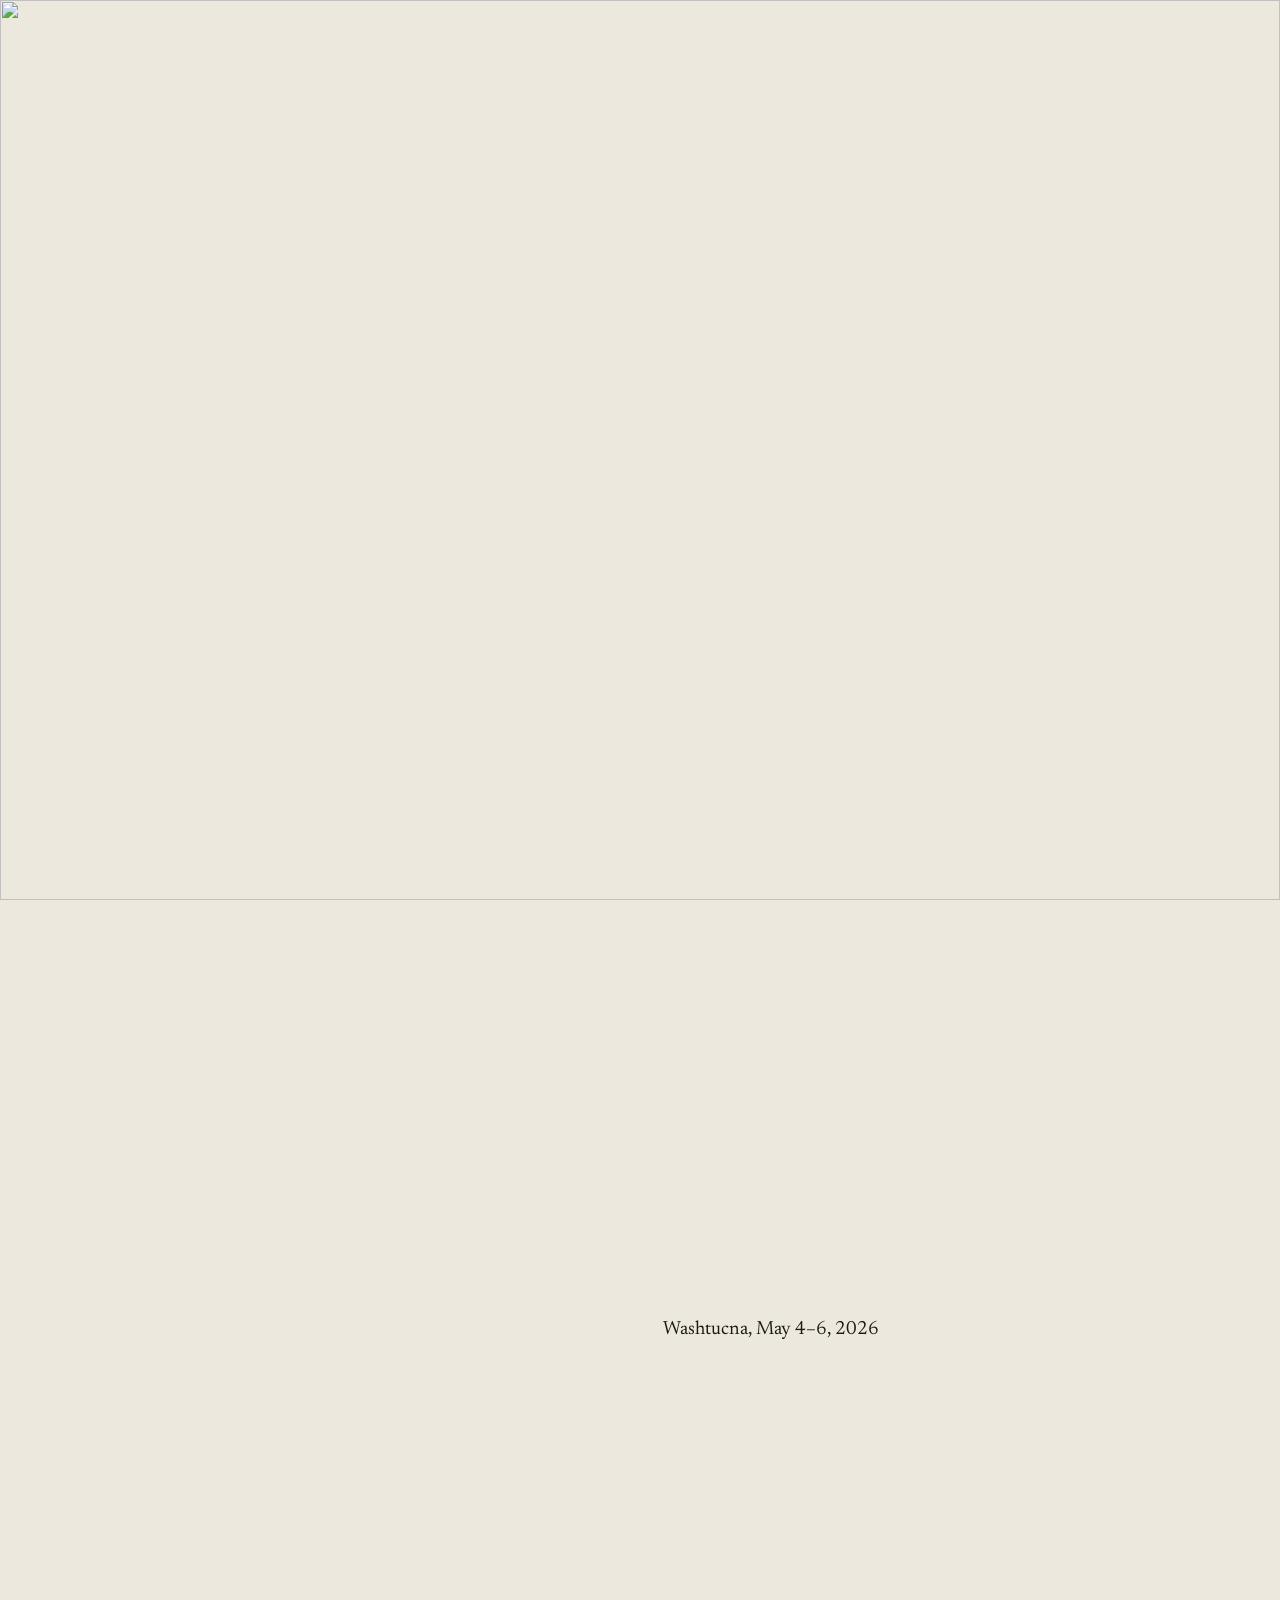
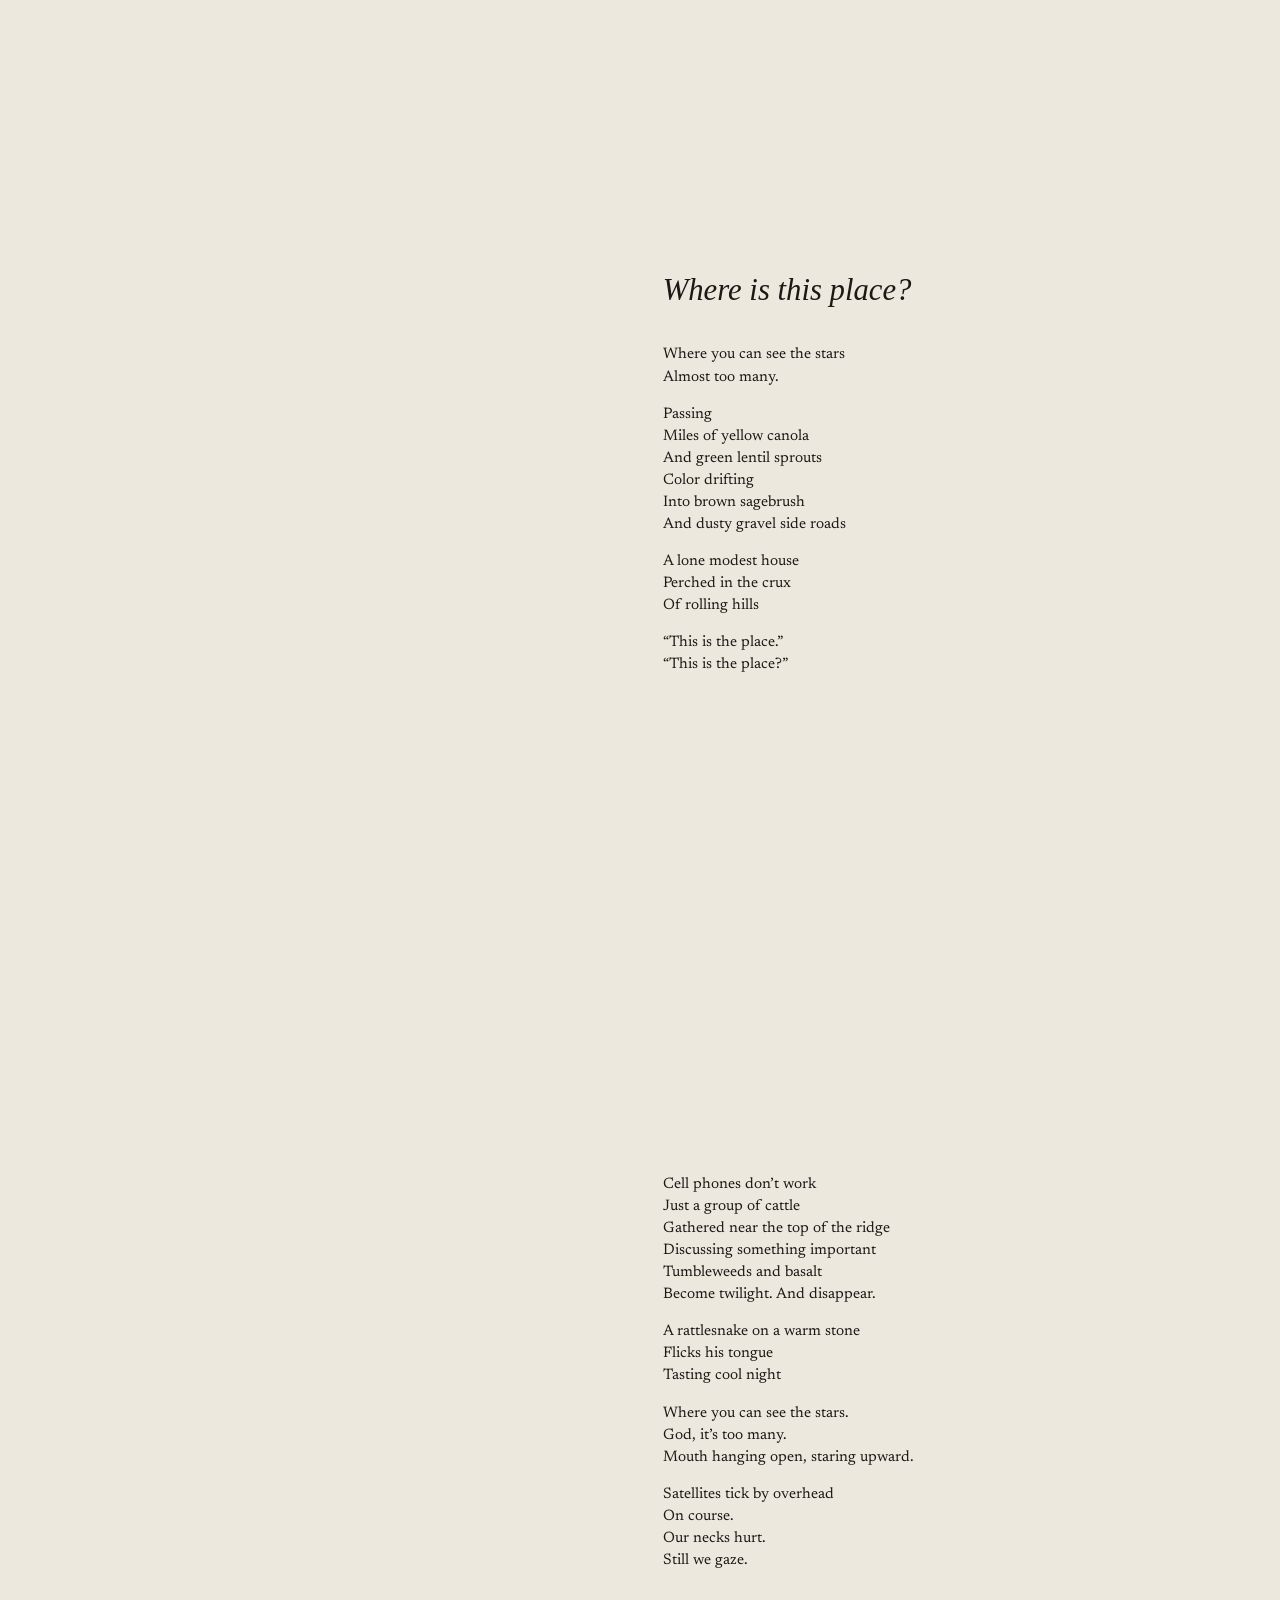
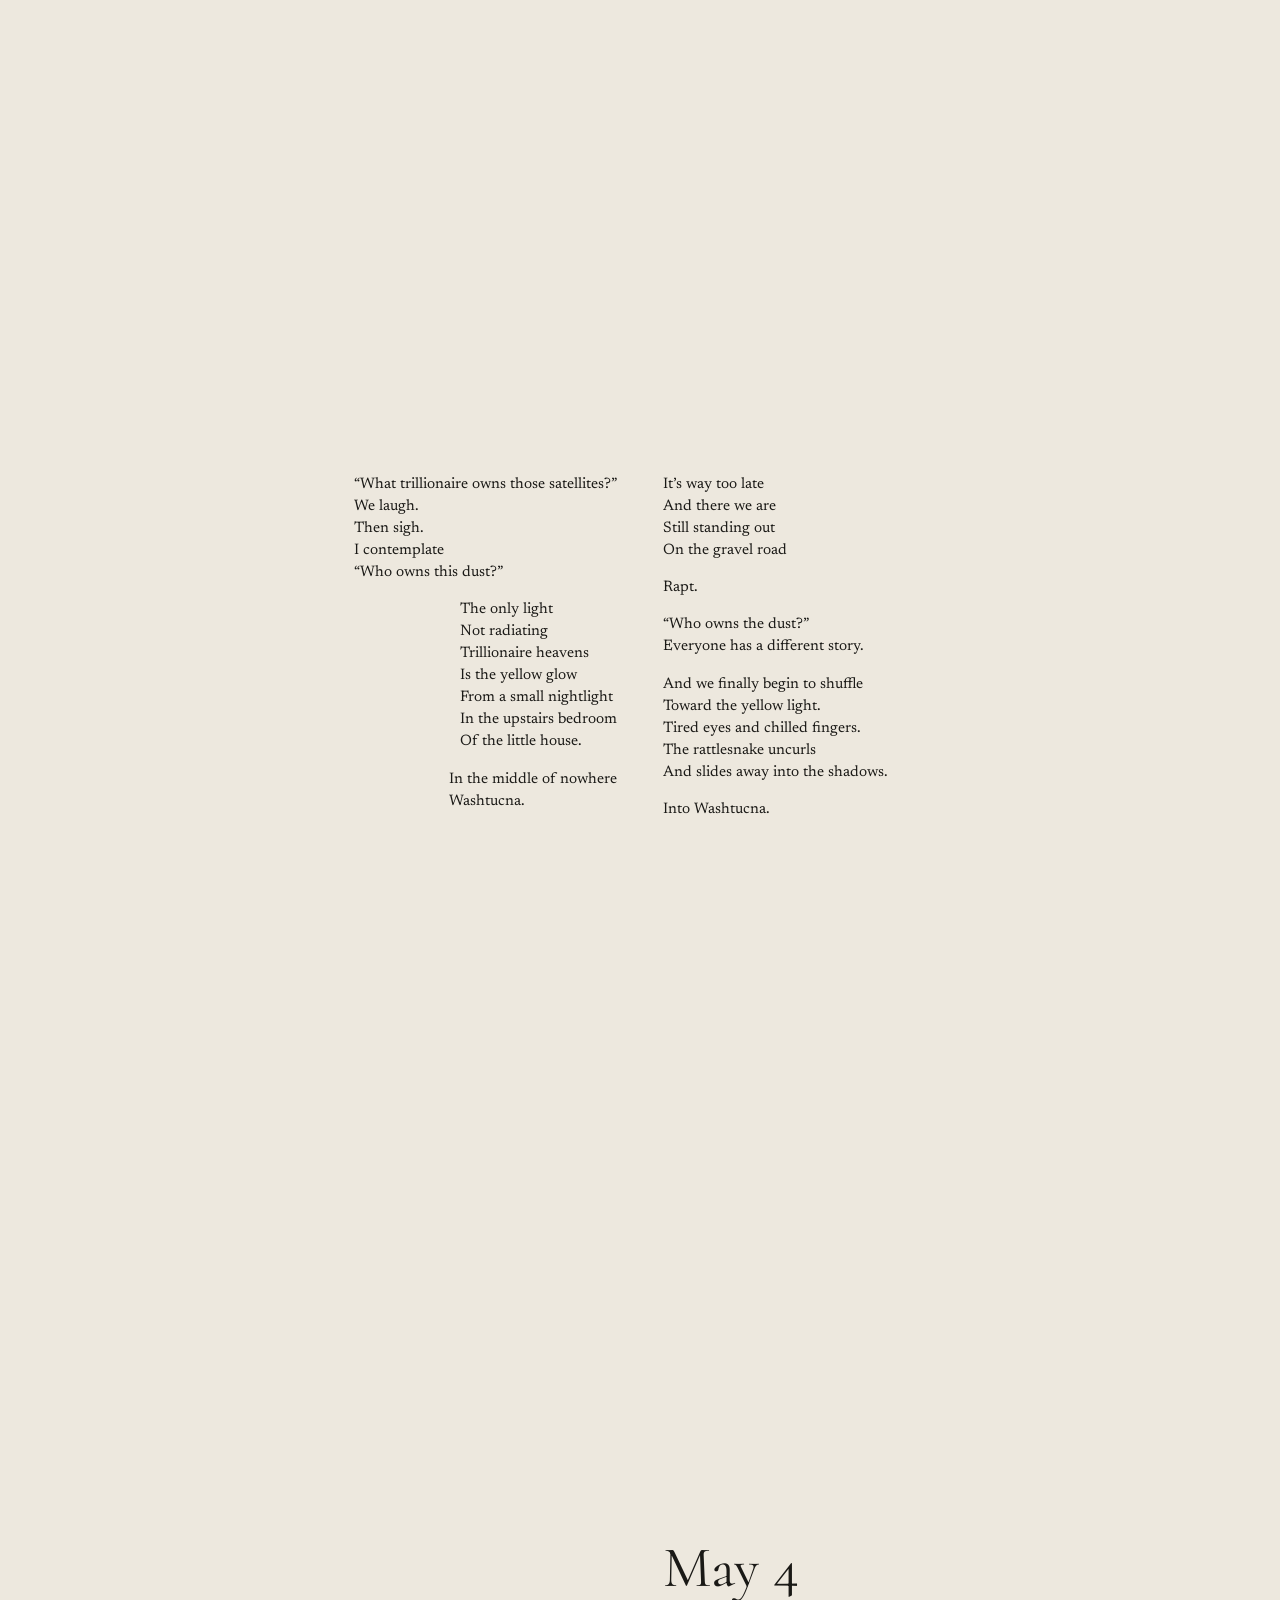
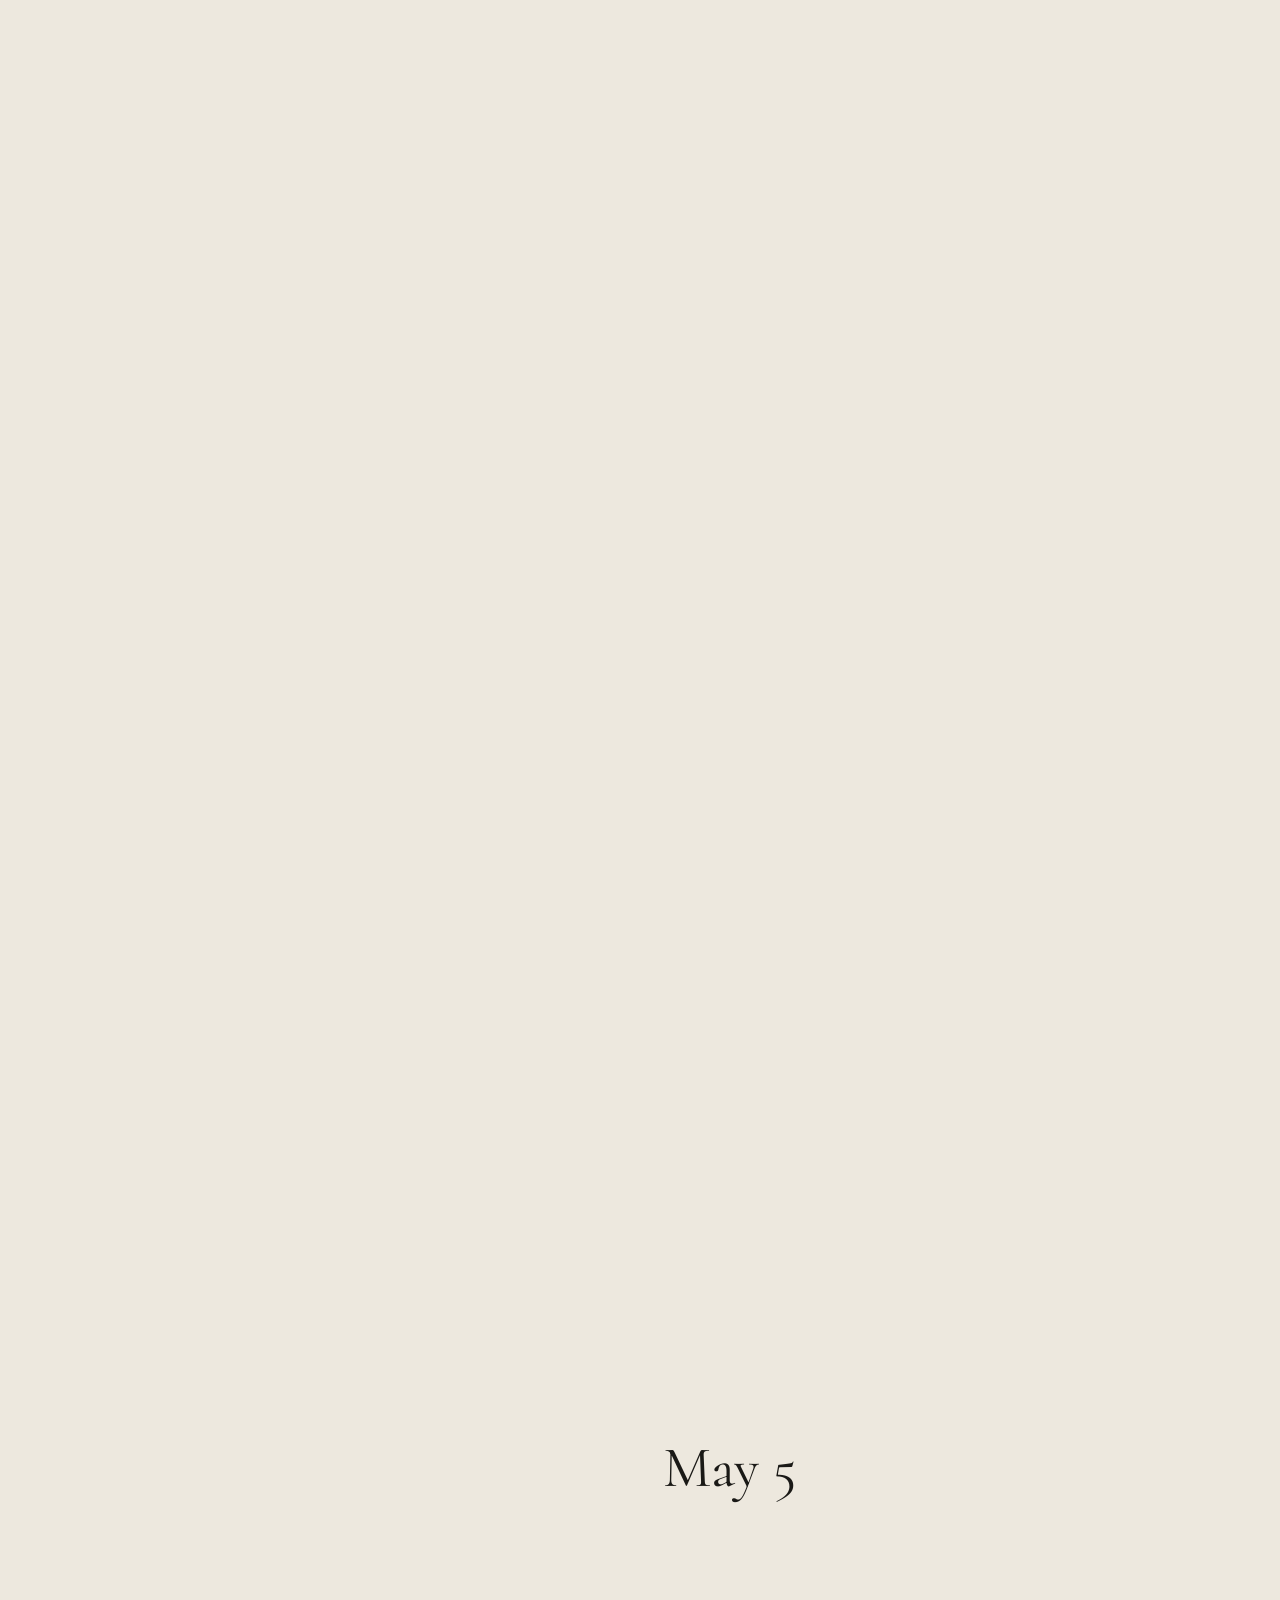
==== commit bb9ac819: "Site updates with Poem" ====
--- a/washtucna/index.html
+++ b/washtucna/index.html
@@ -14,8 +14,10 @@
   Each <section> is one spread of two pages; reorder by moving sections.
   Units inside .stage:  .page + .page (facing pair) · .page--blank + .page (solo) ·
                         .page--small (a small plate, centered) · .stage--wide (one plate across the fold)
-  .matter--day opens each day. Images from SmugMug gallery n-b4K6CW; frame numbers in data-frame.
+  .matter--day opens each day. .matter--poem holds the poem (front matter, four pages, full height).
+  Images from SmugMug gallery n-b4K6CW; frame numbers in data-frame.
   Tap any plate to enlarge. Arrow keys turn pages on desktop.
+  Frame prototypes (2026-09-24): ?frame=a|b|c in the URL, or press F to cycle. See book.css.
 -->
 <main class="book">
 <!-- cover: the truck at dawn, full bleed, the only edge-to-edge image in the book -->
@@ -27,8 +29,38 @@
 <!-- front matter: frontispiece and the place-and-date line. The Milky Way is from another night — it sits here, outside the dated days, and claims none of them. -->
 <section class="matter" id="front"><div class="stage"><div class="page"><img src="https://photos.smugmug.com/photos/i-Tw9gxkM/0/L5tSSZgpsTvbpgg7qtCz2bTjMpXwcstVTtCdDBTCf/X3/i-Tw9gxkM-X3.jpg" srcset="https://photos.smugmug.com/photos/i-Tw9gxkM/0/L5tSSZgpsTvbpgg7qtCz2bTjMpXwcstVTtCdDBTCf/X3/i-Tw9gxkM-X3.jpg 1600w, https://photos.smugmug.com/photos/i-Tw9gxkM/0/L5tSSZgpsTvbpgg7qtCz2bTjMpXwcstVTtCdDBTCf/X4/i-Tw9gxkM-X4.jpg 2048w, https://photos.smugmug.com/photos/i-Tw9gxkM/0/L5tSSZgpsTvbpgg7qtCz2bTjMpXwcstVTtCdDBTCf/X5/i-Tw9gxkM-X5.jpg 2560w" sizes="(max-width: 760px) 100vw, 45vw" data-large="https://photos.smugmug.com/photos/i-Tw9gxkM/0/L5tSSZgpsTvbpgg7qtCz2bTjMpXwcstVTtCdDBTCf/X5/i-Tw9gxkM-X5.jpg" data-frame="MilkyWay" alt="" loading="eager"></div><div class="page page--text"><p>Washtucna, May 4–6, 2026</p></div></div></section>
 
+<!-- the poem: "Where is this place?" — the arrival night, told in order, so it precedes May 4. Four pages, three spreads.
+     Text of record: vault Docs/palouse-trip-book.md §8. Page breaks after "This is the place?" / "Still we gaze." / "Washtucna." -->
+<!-- p1: blank | the poem opens on a right-hand page -->
+<section class="matter matter--poem" id="poem1"><div class="stage"><div class="page page--blank" aria-hidden="true"></div><div class="page page--text poem">
+<p class="poem__title">Where is this place?</p>
+<p>Where you can see the stars<br>Almost too many.</p>
+<p>Passing<br>Miles of yellow canola<br>And green lentil sprouts<br>Color drifting<br>Into brown sagebrush<br>And dusty gravel side roads</p>
+<p>A lone modest house<br>Perched in the crux<br>Of rolling hills</p>
+<p>“This is the place.”<br>“This is the place?”</p>
+</div></div></section>
+<!-- p2: the cows on the ridge (another Washtucna visit — no date is asserted here) | the cattle stanza -->
+<section class="matter matter--poem" id="poem2"><div class="stage"><div class="page"><img src="https://photos.smugmug.com/photos/i-ZL6Pfqq/0/Nb3pkP6Gk6gFcsFXjfh9BzVpsG8tXpqjFz9J6wpfT/X3/i-ZL6Pfqq-X3.jpg" srcset="https://photos.smugmug.com/photos/i-ZL6Pfqq/0/Nb3pkP6Gk6gFcsFXjfh9BzVpsG8tXpqjFz9J6wpfT/X3/i-ZL6Pfqq-X3.jpg 1600w, https://photos.smugmug.com/photos/i-ZL6Pfqq/0/NgxcC2R29FPD5J8j2gzD8szH9tRTS5F8zQNLVXPgQ/X4/i-ZL6Pfqq-X4.jpg 2048w, https://photos.smugmug.com/photos/i-ZL6Pfqq/0/KhZwr255rHg4CKzQDPx435T5hhq5dhLVhDftJj6XC/X5/i-ZL6Pfqq-X5.jpg 2560w" sizes="(max-width: 760px) 100vw, 45vw" data-large="https://photos.smugmug.com/photos/i-ZL6Pfqq/0/KhZwr255rHg4CKzQDPx435T5hhq5dhLVhDftJj6XC/X5/i-ZL6Pfqq-X5.jpg" data-frame="RelaxingEvening" alt="" loading="eager"></div><div class="page page--text poem">
+<p>Cell phones don’t work<br>Just a group of cattle<br>Gathered near the top of the ridge<br>Discussing something important<br>Tumbleweeds and basalt<br>Become twilight. And disappear.</p>
+<p>A rattlesnake on a warm stone<br>Flicks his tongue<br>Tasting cool night</p>
+<p>Where you can see the stars.<br>God, it’s too many.<br>Mouth hanging open, staring upward.</p>
+<p>Satellites tick by overhead<br>On course.<br>Our necks hurt.<br>Still we gaze.</p>
+</div></div></section>
+<!-- p3 | p4: the poem closes on a right-hand page; May 4 then opens on the right as before -->
+<section class="matter matter--poem" id="poem3"><div class="stage"><div class="page page--text poem">
+<p>“What trillionaire owns those satellites?”<br>We laugh.<br>Then sigh.<br>I contemplate<br>“Who owns this dust?”</p>
+<p>The only light<br>Not radiating<br>Trillionaire heavens<br>Is the yellow glow<br>From a small nightlight<br>In the upstairs bedroom<br>Of the little house.</p>
+<p>In the middle of nowhere<br>Washtucna.</p>
+</div><div class="page page--text poem">
+<p>It’s way too late<br>And there we are<br>Still standing out<br>On the gravel road</p>
+<p>Rapt.</p>
+<p>“Who owns the dust?”<br>Everyone has a different story.</p>
+<p>And we finally begin to shuffle<br>Toward the yellow light.<br>Tired eyes and chilled fingers.<br>The rattlesnake uncurls<br>And slides away into the shadows.</p>
+<p>Into Washtucna.</p>
+</div></div></section>
+
 <!-- ———— day one ———— -->
-<section class="matter matter--day" id="d4"><div class="stage"><div class="page page--blank" aria-hidden="true"></div><div class="page page--text"><p class="day">May 4</p><!-- a line of Gabe's own could sit under the date; leave empty otherwise --></div></div></section>
+<section class="matter matter--day" id="d4"><div class="stage"><div class="page page--blank" aria-hidden="true"></div><div class="page page--text"><p class="day">May 4</p></div></div></section>
 <!-- s02: the three at sunset, day one | sunset over the scablands -->
 <section class="spread" id="s02"><div class="stage"><div class="page"><img src="https://photos.smugmug.com/photos/i-HP5fxzH/0/NcHW2Zc7S5Zb9FH43BQ6kqpdzp9NCDjXNFwd2dcSh/X3/i-HP5fxzH-X3.jpg" srcset="https://photos.smugmug.com/photos/i-HP5fxzH/0/NcHW2Zc7S5Zb9FH43BQ6kqpdzp9NCDjXNFwd2dcSh/X3/i-HP5fxzH-X3.jpg 1600w, https://photos.smugmug.com/photos/i-HP5fxzH/0/NcHW2Zc7S5Zb9FH43BQ6kqpdzp9NCDjXNFwd2dcSh/X4/i-HP5fxzH-X4.jpg 2048w, https://photos.smugmug.com/photos/i-HP5fxzH/0/NcHW2Zc7S5Zb9FH43BQ6kqpdzp9NCDjXNFwd2dcSh/X5/i-HP5fxzH-X5.jpg 2560w" sizes="(max-width: 760px) 100vw, 45vw" data-large="https://photos.smugmug.com/photos/i-HP5fxzH/0/NcHW2Zc7S5Zb9FH43BQ6kqpdzp9NCDjXNFwd2dcSh/X5/i-HP5fxzH-X5.jpg" data-frame="B90A4923" alt="" loading="lazy"></div><div class="page"><img src="https://photos.smugmug.com/photos/i-HHWm4cZ/0/MM8SrnmwGWx4xJxZCBL7vftWCj6TTsdwchtp9GmhC/X3/i-HHWm4cZ-X3.jpg" srcset="https://photos.smugmug.com/photos/i-HHWm4cZ/0/MM8SrnmwGWx4xJxZCBL7vftWCj6TTsdwchtp9GmhC/X3/i-HHWm4cZ-X3.jpg 1600w, https://photos.smugmug.com/photos/i-HHWm4cZ/0/MM8SrnmwGWx4xJxZCBL7vftWCj6TTsdwchtp9GmhC/X4/i-HHWm4cZ-X4.jpg 2048w, https://photos.smugmug.com/photos/i-HHWm4cZ/0/MM8SrnmwGWx4xJxZCBL7vftWCj6TTsdwchtp9GmhC/X5/i-HHWm4cZ-X5.jpg 2560w" sizes="(max-width: 760px) 100vw, 45vw" data-large="https://photos.smugmug.com/photos/i-HHWm4cZ/0/MM8SrnmwGWx4xJxZCBL7vftWCj6TTsdwchtp9GmhC/X5/i-HHWm4cZ-X5.jpg" data-frame="B90A4914" alt="" loading="lazy"></div></div></section>
 <!-- s03: Palouse Falls (solo, right) -->
@@ -37,14 +69,14 @@
 <section class="spread" id="s04"><div class="stage stage--wide"><img src="https://photos.smugmug.com/photos/i-ZqjQLgM/0/KdKnQjtpLmtRk2CkV3pKFVK5Rt6HVCGTrSTs8G2cX/X3/i-ZqjQLgM-X3.jpg" srcset="https://photos.smugmug.com/photos/i-ZqjQLgM/0/KdKnQjtpLmtRk2CkV3pKFVK5Rt6HVCGTrSTs8G2cX/X3/i-ZqjQLgM-X3.jpg 1600w, https://photos.smugmug.com/photos/i-ZqjQLgM/0/KdKnQjtpLmtRk2CkV3pKFVK5Rt6HVCGTrSTs8G2cX/X4/i-ZqjQLgM-X4.jpg 2048w, https://photos.smugmug.com/photos/i-ZqjQLgM/0/KdKnQjtpLmtRk2CkV3pKFVK5Rt6HVCGTrSTs8G2cX/X5/i-ZqjQLgM-X5.jpg 2560w" sizes="(max-width: 760px) 100vw, 70vw" data-large="https://photos.smugmug.com/photos/i-ZqjQLgM/0/KdKnQjtpLmtRk2CkV3pKFVK5Rt6HVCGTrSTs8G2cX/X5/i-ZqjQLgM-X5.jpg" data-frame="B90A4963" alt="" loading="lazy"></div></section>
 <!-- s05: the road through the canola | canola field -->
 <section class="spread" id="s05"><div class="stage"><div class="page"><img src="https://photos.smugmug.com/photos/i-PnBGjjB/0/MFFMhHSb3ZMJKvtpDxGCjHsWWP7W9Vq8KWVcQrw7S/X3/i-PnBGjjB-X3.jpg" srcset="https://photos.smugmug.com/photos/i-PnBGjjB/0/MFFMhHSb3ZMJKvtpDxGCjHsWWP7W9Vq8KWVcQrw7S/X3/i-PnBGjjB-X3.jpg 1600w, https://photos.smugmug.com/photos/i-PnBGjjB/0/MFFMhHSb3ZMJKvtpDxGCjHsWWP7W9Vq8KWVcQrw7S/X4/i-PnBGjjB-X4.jpg 2048w, https://photos.smugmug.com/photos/i-PnBGjjB/0/MFFMhHSb3ZMJKvtpDxGCjHsWWP7W9Vq8KWVcQrw7S/X5/i-PnBGjjB-X5.jpg 2560w" sizes="(max-width: 760px) 100vw, 45vw" data-large="https://photos.smugmug.com/photos/i-PnBGjjB/0/MFFMhHSb3ZMJKvtpDxGCjHsWWP7W9Vq8KWVcQrw7S/X5/i-PnBGjjB-X5.jpg" data-frame="B90A4931" alt="" loading="lazy"></div><div class="page"><img src="https://photos.smugmug.com/photos/i-vWvMvsH/0/KLLFMPLjPcrbPqmphMbNfd7JwBQGkQNmWwhRwnQGV/X3/i-vWvMvsH-X3.jpg" srcset="https://photos.smugmug.com/photos/i-vWvMvsH/0/KLLFMPLjPcrbPqmphMbNfd7JwBQGkQNmWwhRwnQGV/X3/i-vWvMvsH-X3.jpg 1600w, https://photos.smugmug.com/photos/i-vWvMvsH/0/KLLFMPLjPcrbPqmphMbNfd7JwBQGkQNmWwhRwnQGV/X4/i-vWvMvsH-X4.jpg 2048w, https://photos.smugmug.com/photos/i-vWvMvsH/0/KLLFMPLjPcrbPqmphMbNfd7JwBQGkQNmWwhRwnQGV/X5/i-vWvMvsH-X5.jpg 2560w" sizes="(max-width: 760px) 100vw, 45vw" data-large="https://photos.smugmug.com/photos/i-vWvMvsH/0/KLLFMPLjPcrbPqmphMbNfd7JwBQGkQNmWwhRwnQGV/X5/i-vWvMvsH-X5.jpg" data-frame="B90A4949" alt="" loading="lazy"></div></div></section>
-<!-- s05b: the swing at dusk, the ranch yard on the night of the 4th (frame 2810 sits between the porch and the doorway) -->
-<section class="spread" id="s05b"><div class="stage"><div class="page page--blank" aria-hidden="true"></div><div class="page"><img src="https://photos.smugmug.com/photos/i-xbkBK8x/0/LQdJNB7c5FwBspn62dDkxDgvdGnftQwBKpTR7hT6r/X3/i-xbkBK8x-X3.jpg" srcset="https://photos.smugmug.com/photos/i-xbkBK8x/0/LQdJNB7c5FwBspn62dDkxDgvdGnftQwBKpTR7hT6r/X3/i-xbkBK8x-X3.jpg 1600w, https://photos.smugmug.com/photos/i-xbkBK8x/0/LQdJNB7c5FwBspn62dDkxDgvdGnftQwBKpTR7hT6r/X4/i-xbkBK8x-X4.jpg 2048w, https://photos.smugmug.com/photos/i-xbkBK8x/0/LQdJNB7c5FwBspn62dDkxDgvdGnftQwBKpTR7hT6r/X5/i-xbkBK8x-X5.jpg 2560w" sizes="(max-width: 760px) 100vw, 45vw" data-large="https://photos.smugmug.com/photos/i-xbkBK8x/0/LQdJNB7c5FwBspn62dDkxDgvdGnftQwBKpTR7hT6r/X5/i-xbkBK8x-X5.jpg" data-frame="5Z1A2810" alt="" loading="lazy"></div></div></section>
+<!-- s05b: the swing at dusk | the couch in the ranch house — the night of the 4th, outside and in (v4 pair; both 3:2) -->
+<section class="spread" id="s05b"><div class="stage"><div class="page"><img src="https://photos.smugmug.com/photos/i-xbkBK8x/0/LQdJNB7c5FwBspn62dDkxDgvdGnftQwBKpTR7hT6r/X3/i-xbkBK8x-X3.jpg" srcset="https://photos.smugmug.com/photos/i-xbkBK8x/0/LQdJNB7c5FwBspn62dDkxDgvdGnftQwBKpTR7hT6r/X3/i-xbkBK8x-X3.jpg 1600w, https://photos.smugmug.com/photos/i-xbkBK8x/0/LQdJNB7c5FwBspn62dDkxDgvdGnftQwBKpTR7hT6r/X4/i-xbkBK8x-X4.jpg 2048w, https://photos.smugmug.com/photos/i-xbkBK8x/0/LQdJNB7c5FwBspn62dDkxDgvdGnftQwBKpTR7hT6r/X5/i-xbkBK8x-X5.jpg 2560w" sizes="(max-width: 760px) 100vw, 45vw" data-large="https://photos.smugmug.com/photos/i-xbkBK8x/0/LQdJNB7c5FwBspn62dDkxDgvdGnftQwBKpTR7hT6r/X5/i-xbkBK8x-X5.jpg" data-frame="5Z1A2810" alt="" loading="lazy"></div><div class="page"><img src="https://photos.smugmug.com/photos/i-BV9Wb8V/0/KkcSS5RS5nQqnLGHTVLsL6rKp8XcVhB5vjDwkQxfZ/X3/i-BV9Wb8V-X3.jpg" srcset="https://photos.smugmug.com/photos/i-BV9Wb8V/0/KkcSS5RS5nQqnLGHTVLsL6rKp8XcVhB5vjDwkQxfZ/X3/i-BV9Wb8V-X3.jpg 1600w, https://photos.smugmug.com/photos/i-BV9Wb8V/0/KfGc3GVDcC57qHBZcbZzSt46DJqGRwVt24fxB6D3B/X4/i-BV9Wb8V-X4.jpg 2048w, https://photos.smugmug.com/photos/i-BV9Wb8V/0/KpgQDPJWdJHKhk8VBBRqk8CzRwmbXsDQsKCt4NMpz/X5/i-BV9Wb8V-X5.jpg 2560w" sizes="(max-width: 760px) 100vw, 45vw" data-large="https://photos.smugmug.com/photos/i-BV9Wb8V/0/KpgQDPJWdJHKhk8VBBRqk8CzRwmbXsDQsKCt4NMpz/X5/i-BV9Wb8V-X5.jpg" data-frame="B90A4928" alt="" loading="lazy"></div></div></section>
 <!-- the turn from day one to day two: porch evening / doorway morning; the night passes in the fold -->
 <!-- s06: the porch, evening of the 4th | Brett in the doorway, morning of the 5th -->
 <section class="spread" id="s06"><div class="stage"><div class="page"><img src="https://photos.smugmug.com/photos/i-s2TW7NT/0/MsMqWz9ffKgMTRsXP3QZfsxMDtcp4gDKVCxDf2cmx/X3/i-s2TW7NT-X3.jpg" srcset="https://photos.smugmug.com/photos/i-s2TW7NT/0/MsMqWz9ffKgMTRsXP3QZfsxMDtcp4gDKVCxDf2cmx/X3/i-s2TW7NT-X3.jpg 1600w, https://photos.smugmug.com/photos/i-s2TW7NT/0/MsMqWz9ffKgMTRsXP3QZfsxMDtcp4gDKVCxDf2cmx/X4/i-s2TW7NT-X4.jpg 2048w, https://photos.smugmug.com/photos/i-s2TW7NT/0/MsMqWz9ffKgMTRsXP3QZfsxMDtcp4gDKVCxDf2cmx/X5/i-s2TW7NT-X5.jpg 2560w" sizes="(max-width: 760px) 100vw, 45vw" data-large="https://photos.smugmug.com/photos/i-s2TW7NT/0/MsMqWz9ffKgMTRsXP3QZfsxMDtcp4gDKVCxDf2cmx/X5/i-s2TW7NT-X5.jpg" data-frame="5Z1A2804" alt="" loading="lazy"></div><div class="page"><img src="https://photos.smugmug.com/photos/i-6L8mNF4/0/M67J7pXDsptNTW8qw29LzKm5NJfDdvcLwKPDK86dB/X3/i-6L8mNF4-X3.jpg" srcset="https://photos.smugmug.com/photos/i-6L8mNF4/0/M67J7pXDsptNTW8qw29LzKm5NJfDdvcLwKPDK86dB/X3/i-6L8mNF4-X3.jpg 1600w, https://photos.smugmug.com/photos/i-6L8mNF4/0/M67J7pXDsptNTW8qw29LzKm5NJfDdvcLwKPDK86dB/X4/i-6L8mNF4-X4.jpg 2048w, https://photos.smugmug.com/photos/i-6L8mNF4/0/M67J7pXDsptNTW8qw29LzKm5NJfDdvcLwKPDK86dB/X5/i-6L8mNF4-X5.jpg 2560w" sizes="(max-width: 760px) 100vw, 45vw" data-large="https://photos.smugmug.com/photos/i-6L8mNF4/0/M67J7pXDsptNTW8qw29LzKm5NJfDdvcLwKPDK86dB/X5/i-6L8mNF4-X5.jpg" data-frame="5Z1A2813" alt="" loading="lazy"></div></div></section>
 
 <!-- ———— day two ———— -->
-<section class="matter matter--day" id="d5"><div class="stage"><div class="page page--blank" aria-hidden="true"></div><div class="page page--text"><p class="day">May 5</p><!-- a line of Gabe's own could sit under the date; leave empty otherwise --></div></div></section>
+<section class="matter matter--day" id="d5"><div class="stage"><div class="page page--blank" aria-hidden="true"></div><div class="page page--text"><p class="day">May 5</p></div></div></section>
 <!-- s08: bird on the wire (solo, right, small) -->
 <section class="spread" id="s08"><div class="stage"><div class="page page--blank" aria-hidden="true"></div><div class="page page--small"><img src="https://photos.smugmug.com/photos/i-nkhx3rR/0/LsWHmwc9hwsBM3gxcndxkTwTwZnRMNJMdw8vd2bcn/X3/i-nkhx3rR-X3.jpg" srcset="https://photos.smugmug.com/photos/i-nkhx3rR/0/LsWHmwc9hwsBM3gxcndxkTwTwZnRMNJMdw8vd2bcn/X3/i-nkhx3rR-X3.jpg 1600w, https://photos.smugmug.com/photos/i-nkhx3rR/0/LsWHmwc9hwsBM3gxcndxkTwTwZnRMNJMdw8vd2bcn/X4/i-nkhx3rR-X4.jpg 2048w, https://photos.smugmug.com/photos/i-nkhx3rR/0/LsWHmwc9hwsBM3gxcndxkTwTwZnRMNJMdw8vd2bcn/X5/i-nkhx3rR-X5.jpg 2560w" sizes="(max-width: 760px) 100vw, 45vw" data-large="https://photos.smugmug.com/photos/i-nkhx3rR/0/LsWHmwc9hwsBM3gxcndxkTwTwZnRMNJMdw8vd2bcn/X5/i-nkhx3rR-X5.jpg" data-frame="B90A4967" alt="" loading="lazy"></div></div></section>
 <!-- s09: the farmstead from Steptoe (wide, across the fold — the vastness wants the size) -->
@@ -58,7 +90,7 @@
 <section class="spread" id="s12"><div class="stage stage--wide"><img src="https://photos.smugmug.com/photos/i-XKHM7Fn/0/KQ6xJDDWjnDZc8jhFCz7pV5wgt4wH7bfNRCpDbLmt/X3/i-XKHM7Fn-X3.jpg" srcset="https://photos.smugmug.com/photos/i-XKHM7Fn/0/KQ6xJDDWjnDZc8jhFCz7pV5wgt4wH7bfNRCpDbLmt/X3/i-XKHM7Fn-X3.jpg 1600w, https://photos.smugmug.com/photos/i-XKHM7Fn/0/KQ6xJDDWjnDZc8jhFCz7pV5wgt4wH7bfNRCpDbLmt/X4/i-XKHM7Fn-X4.jpg 2048w, https://photos.smugmug.com/photos/i-XKHM7Fn/0/KQ6xJDDWjnDZc8jhFCz7pV5wgt4wH7bfNRCpDbLmt/X5/i-XKHM7Fn-X5.jpg 2560w" sizes="(max-width: 760px) 100vw, 70vw" data-large="https://photos.smugmug.com/photos/i-XKHM7Fn/0/KQ6xJDDWjnDZc8jhFCz7pV5wgt4wH7bfNRCpDbLmt/X5/i-XKHM7Fn-X5.jpg" data-frame="B90A5065" alt="" loading="lazy"></div></section>
 
 <!-- ———— day three ———— -->
-<section class="matter matter--day" id="d6"><div class="stage"><div class="page page--blank" aria-hidden="true"></div><div class="page page--text"><p class="day">May 6</p><!-- a line of Gabe's own could sit under the date; leave empty otherwise --></div></div></section>
+<section class="matter matter--day" id="d6"><div class="stage"><div class="page page--blank" aria-hidden="true"></div><div class="page page--text"><p class="day">May 6</p></div></div></section>
 <!-- s14: basalt, color | basalt, monochrome -->
 <section class="spread" id="s14"><div class="stage"><div class="page"><img src="https://photos.smugmug.com/photos/i-3zK2b6g/0/K8d42qr7LWG2GqpFwcJ9bvcj6c8mHQpxPC8Bjm3Mf/X3/i-3zK2b6g-X3.jpg" srcset="https://photos.smugmug.com/photos/i-3zK2b6g/0/K8d42qr7LWG2GqpFwcJ9bvcj6c8mHQpxPC8Bjm3Mf/X3/i-3zK2b6g-X3.jpg 1600w, https://photos.smugmug.com/photos/i-3zK2b6g/0/K8d42qr7LWG2GqpFwcJ9bvcj6c8mHQpxPC8Bjm3Mf/X4/i-3zK2b6g-X4.jpg 2048w, https://photos.smugmug.com/photos/i-3zK2b6g/0/K8d42qr7LWG2GqpFwcJ9bvcj6c8mHQpxPC8Bjm3Mf/X5/i-3zK2b6g-X5.jpg 2560w" sizes="(max-width: 760px) 100vw, 45vw" data-large="https://photos.smugmug.com/photos/i-3zK2b6g/0/K8d42qr7LWG2GqpFwcJ9bvcj6c8mHQpxPC8Bjm3Mf/X5/i-3zK2b6g-X5.jpg" data-frame="5Z1A2851" alt="" loading="lazy"></div><div class="page"><img src="https://photos.smugmug.com/photos/i-DBkLmSX/0/KwrpLtXJN4CZjnv8s86zWstpKxP3QQVP7SDFdHdqZ/X3/i-DBkLmSX-X3.jpg" srcset="https://photos.smugmug.com/photos/i-DBkLmSX/0/KwrpLtXJN4CZjnv8s86zWstpKxP3QQVP7SDFdHdqZ/X3/i-DBkLmSX-X3.jpg 1600w, https://photos.smugmug.com/photos/i-DBkLmSX/0/KwrpLtXJN4CZjnv8s86zWstpKxP3QQVP7SDFdHdqZ/X4/i-DBkLmSX-X4.jpg 2048w, https://photos.smugmug.com/photos/i-DBkLmSX/0/KwrpLtXJN4CZjnv8s86zWstpKxP3QQVP7SDFdHdqZ/X5/i-DBkLmSX-X5.jpg 2560w" sizes="(max-width: 760px) 100vw, 45vw" data-large="https://photos.smugmug.com/photos/i-DBkLmSX/0/KwrpLtXJN4CZjnv8s86zWstpKxP3QQVP7SDFdHdqZ/X5/i-DBkLmSX-X5.jpg" data-frame="5Z1A2857" alt="" loading="lazy"></div></div></section>
 <!-- OPEN CALL: basalt as the pair and the train alone (as here), or the train pair 5Z1A2901 | B90A5099 and basalt alone -->
--- a/washtucna/book.css
+++ b/washtucna/book.css
@@ -4,12 +4,20 @@
    The unit is the page. On tablet and desktop every spread is a stage of fixed
    proportion — two pages of 4:3 with a gutter — sized to fit the viewport.
    Plates hang from the head margin so the eye keeps one baseline from turn to
-   turn. Wides run across the fold. On a phone the book becomes a linear column. */
+   turn. Wides run across the fold. On a phone the book becomes a linear column.
+
+   v4 (2026-09-24): poem pages in the front matter (full viewport height at the
+   stage's width); plates shrink to their own aspect so a keyline can sit on the
+   photograph; lightbox sized from the viewport; frame prototypes A/B/C on
+   html[data-frame] — see the bottom of this file. */
 
 :root {
   --paper: #EDE8DE;                 /* dust, not cream: the one warm gesture */
   --stage-ratio: 2.08 / 0.75;       /* two 4:3 pages + a gutter of 8% of a page */
   --folio-h: 2.5rem;
+  --keyline: #F8F6F0;               /* print-white on dust paper */
+  --keyline-w: 0.32vmin;            /* ~3px on a desktop, ~2px on a phone */
+  --fold-rule: rgba(26, 25, 22, 0.16);
 }
 
 html { scroll-behavior: auto; }
@@ -20,6 +28,12 @@
 .matter p { font-family: var(--text); margin: 0; line-height: 1.7; font-size: clamp(1.125rem, 1.5vw, 1.375rem); }
 .matter .quiet { color: var(--ink-quiet); font-size: 0.9em; }
 .matter .day { font-family: var(--display); font-weight: 400; font-size: clamp(2.25rem, 4.5vw, 4rem); line-height: 1; letter-spacing: 0.005em; }
+
+/* the poem: text, not display — Newsreader at reading size, hung from the head */
+.poem { text-align: left; }
+.poem p { font-size: clamp(0.95rem, 1.05vw, 1.125rem); line-height: 1.45; margin: 0 0 1em; }
+.poem p:last-child { margin-bottom: 0; }
+.poem .poem__title { font-family: var(--display); font-style: italic; font-weight: 400; font-size: clamp(1.5rem, 2.4vw, 2.25rem); line-height: 1.1; margin: 0 0 1.2em; }
 
 /* ---------- cover ---------- */
 .cover { position: relative; height: 100svh; overflow: hidden; }
@@ -52,22 +66,34 @@
   .matter { text-align: center; }
 
   .stage {
-    width: min(100%, calc((100svh - 2 * var(--margin) - var(--folio-h)) * (2.08 / 0.75)));
-    aspect-ratio: var(--stage-ratio);
+    /* both dimensions from the viewport: nothing inside can push the stage */
+    --stage-h: min(calc(100svh - 2 * var(--margin) - var(--folio-h)), calc((100vw - 2 * var(--margin)) * 0.75 / 2.08));
+    position: relative;
+    height: var(--stage-h);
+    width: calc(var(--stage-h) * 2.08 / 0.75);
     display: grid; grid-template-columns: 1fr 1fr; column-gap: 3.846%;
   }
-  .page { position: relative; height: 100%; min-width: 0; }
-  .page img { width: 100%; height: 100%; object-fit: contain; object-position: center top; }
-  .page:first-child img { object-position: right top; }   /* toward the fold */
-  .page:last-child  img { object-position: left top; }
+  /* poem pages run the full height; the width (and so the left/right edges) stays the plates' */
+  .matter--poem .stage { height: calc(100svh - 2 * var(--margin) - var(--folio-h)); }
 
-  .page--small { display: grid; place-items: center; }
-  .page--small img { width: 64%; height: 64%; object-position: center; }
+  .page { position: relative; height: 100%; min-width: 0; min-height: 0; overflow: hidden; }
 
-  .stage--wide { grid-template-columns: 1fr; }
-  .stage--wide img { width: 100%; height: 100%; object-fit: contain; object-position: center; }
+  /* a plate is its own size: shrink the img to its aspect inside the page box,
+     hang it from the head, hug the fold. (was object-fit: contain on a full box) */
+  .page:not(.page--text) { display: flex; align-items: flex-start; }
+  .page:first-child { justify-content: flex-end; }   /* toward the fold */
+  .page:last-child  { justify-content: flex-start; }
+  .page img { width: auto; height: auto; max-width: 100%; max-height: 100%; object-fit: contain; }
 
+  .page--small { align-items: center; justify-content: center; }
+  .page--small img { max-width: 64%; max-height: 64%; }
+
+  .stage--wide { grid-template-columns: 1fr; place-items: center; }
+  .stage--wide img { width: auto; height: auto; max-width: 100%; max-height: 100%; object-fit: contain; }
+
+  /* text pages hang from the head like plates; the block hugs the fold, lines are left-aligned */
   .page--text { display: grid; align-content: start; justify-items: start; text-align: left; padding-top: 4%; }
+  .page--text:first-child { justify-items: end; }
   #front .page--text { align-content: center; justify-items: center; text-align: center; padding-top: 0; }
   .matter--colophon { place-items: center; }
 }
@@ -82,20 +108,57 @@
   .page--small img { width: 72%; }
   .matter { min-height: 55svh; display: grid; place-items: center; padding: var(--margin); text-align: center; }
   .matter--day { min-height: 70svh; }
+  .matter--poem { min-height: 0; display: block; }
+  .matter--poem .stage { row-gap: calc(var(--margin) * 1.5); }
+  .matter--poem .page--text { text-align: left; }
   .cover__title { left: var(--margin); right: var(--margin); }
   .folio { display: none; }
 }
 
 /* ---------- lightbox ---------- */
+/* fit-to-screen: sized from the viewport, never from the container, so a tall
+   plate can't outgrow the screen. Native pinch-zoom is left on for touch. */
 .lightbox {
   position: fixed; inset: 0; z-index: 10; background: var(--paper);
   display: grid; place-items: center; padding: var(--margin);
-  cursor: zoom-out; touch-action: pan-y;
+  cursor: zoom-out; touch-action: pan-y pinch-zoom;
 }
 .lightbox[hidden] { display: none; }
-.lightbox img { max-width: 100%; max-height: 100%; width: auto; height: auto; object-fit: contain; }
+.lightbox img {
+  width: auto; height: auto;
+  max-width: calc(100vw - 2 * var(--margin));
+  max-height: calc(100svh - 2 * var(--margin));
+  object-fit: contain;
+}
 .lightbox__close {
   position: absolute; top: calc(var(--margin) * 0.5); right: calc(var(--margin) * 0.5);
   background: none; border: 0; color: var(--ink-quiet); font: 400 1.75rem/1 var(--display); cursor: pointer; padding: 0.25em 0.5em;
 }
 html.is-lightbox { overflow: hidden; }
+
+/* ---------- frame prototypes (2026-09-24) — html[data-frame="a|b|c"] ----------
+   a: a thin print-white keyline on every plate.
+   b: the keyline, plus a straight hairline at the fold on facing spreads.
+   c: the keyline, plus a hand-drawn line at the fold (Gabe's "rustic" binding).
+   Switch with ?frame=a|b|c in the URL, or press F to cycle. Cover excluded. */
+html[data-frame="a"] .page img,
+html[data-frame="b"] .page img,
+html[data-frame="c"] .page img,
+html[data-frame="a"] .stage--wide img,
+html[data-frame="b"] .stage--wide img,
+html[data-frame="c"] .stage--wide img { border: var(--keyline-w) solid var(--keyline); }
+
+@media (min-width: 761px) {
+  /* the fold, only where two plates face each other */
+  html[data-frame="b"] .spread .stage:not(.stage--wide):not(:has(.page--blank))::before,
+  html[data-frame="c"] .spread .stage:not(.stage--wide):not(:has(.page--blank))::before {
+    content: ""; position: absolute; top: 0; bottom: 0; left: 50%; pointer-events: none;
+  }
+  html[data-frame="b"] .spread .stage:not(.stage--wide):not(:has(.page--blank))::before {
+    width: 1px; margin-left: -0.5px; background: var(--fold-rule);
+  }
+  html[data-frame="c"] .spread .stage:not(.stage--wide):not(:has(.page--blank))::before {
+    width: 10px; margin-left: -5px; opacity: 0.55;
+    background: url("data:image/svg+xml;utf8,<svg xmlns='http://www.w3.org/2000/svg' viewBox='0 0 10 1000' preserveAspectRatio='none'><path d='M5.1 0 C4.3 110 5.8 210 5 330 S4.2 520 5.3 640 S5.9 860 4.8 1000' fill='none' stroke='%231A1916' stroke-width='1.4' stroke-linecap='round' vector-effect='non-scaling-stroke'/></svg>") center / 100% 100% no-repeat;
+  }
+}
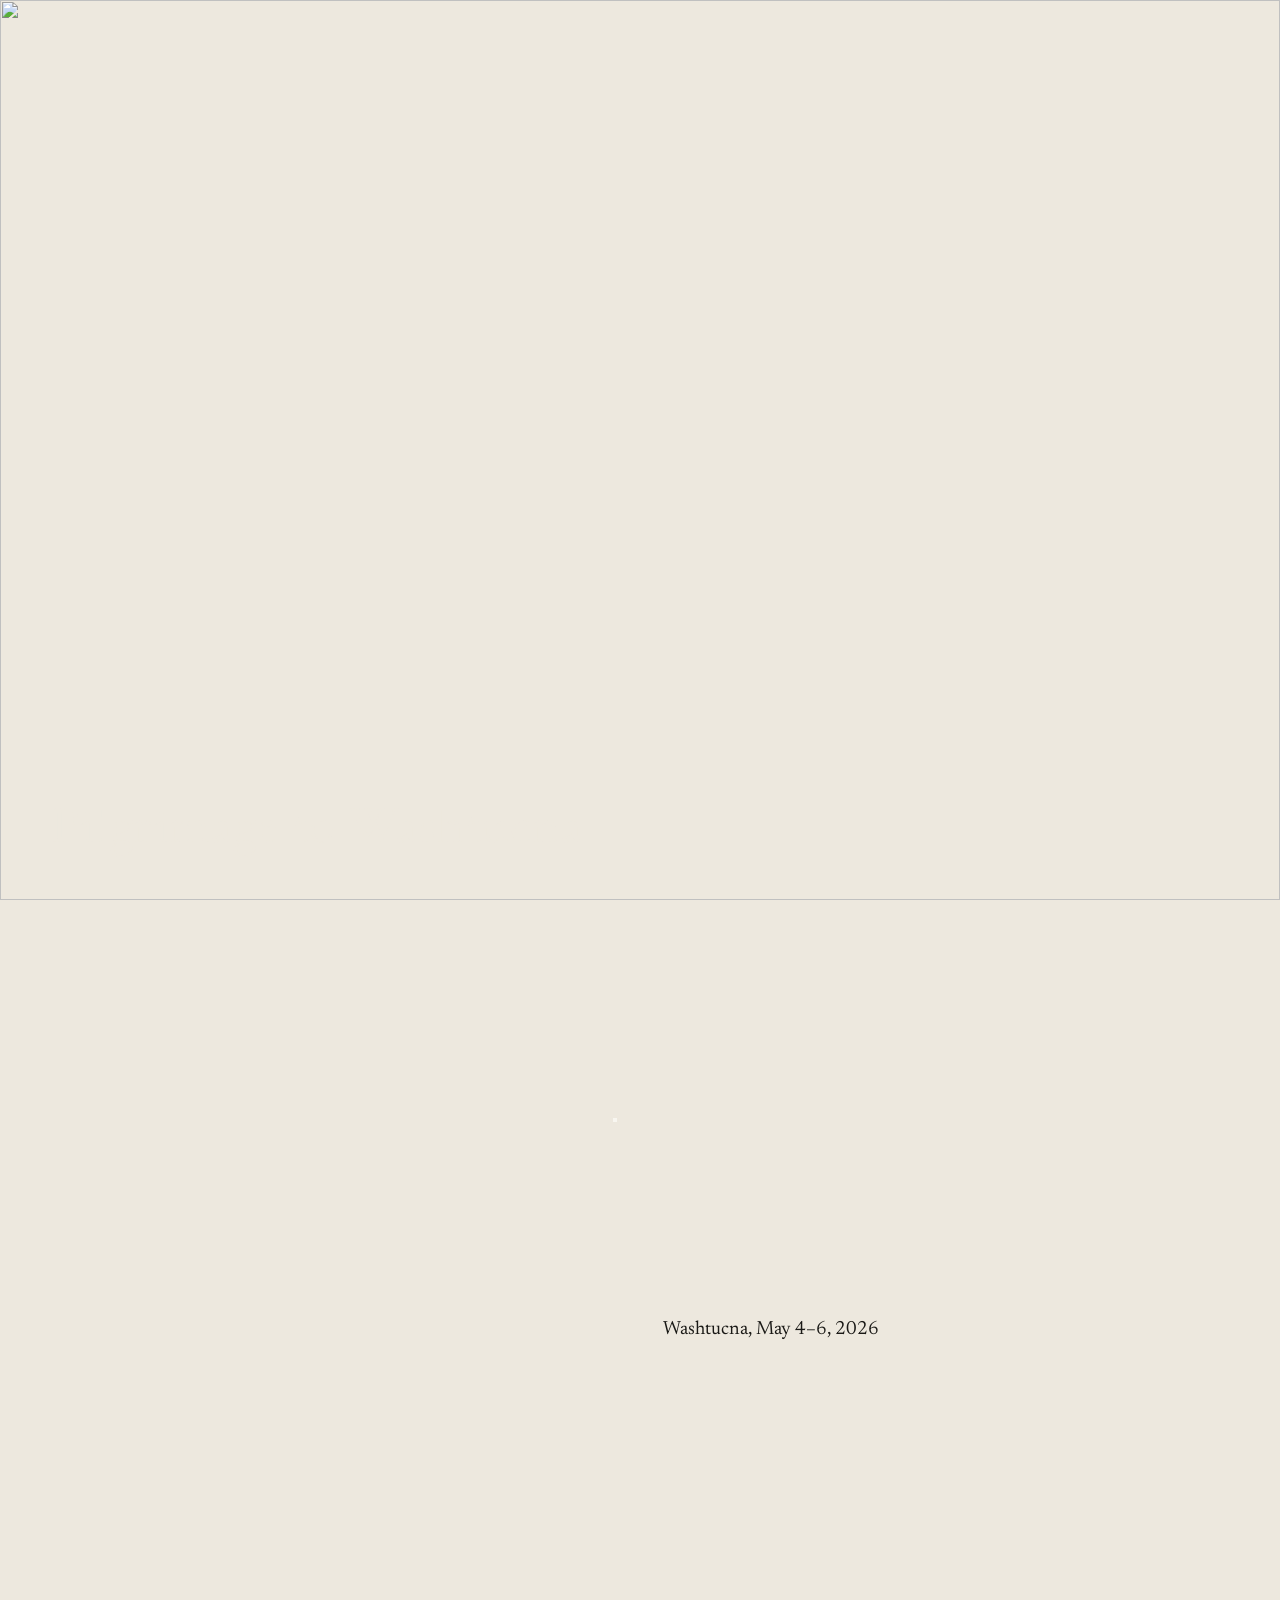
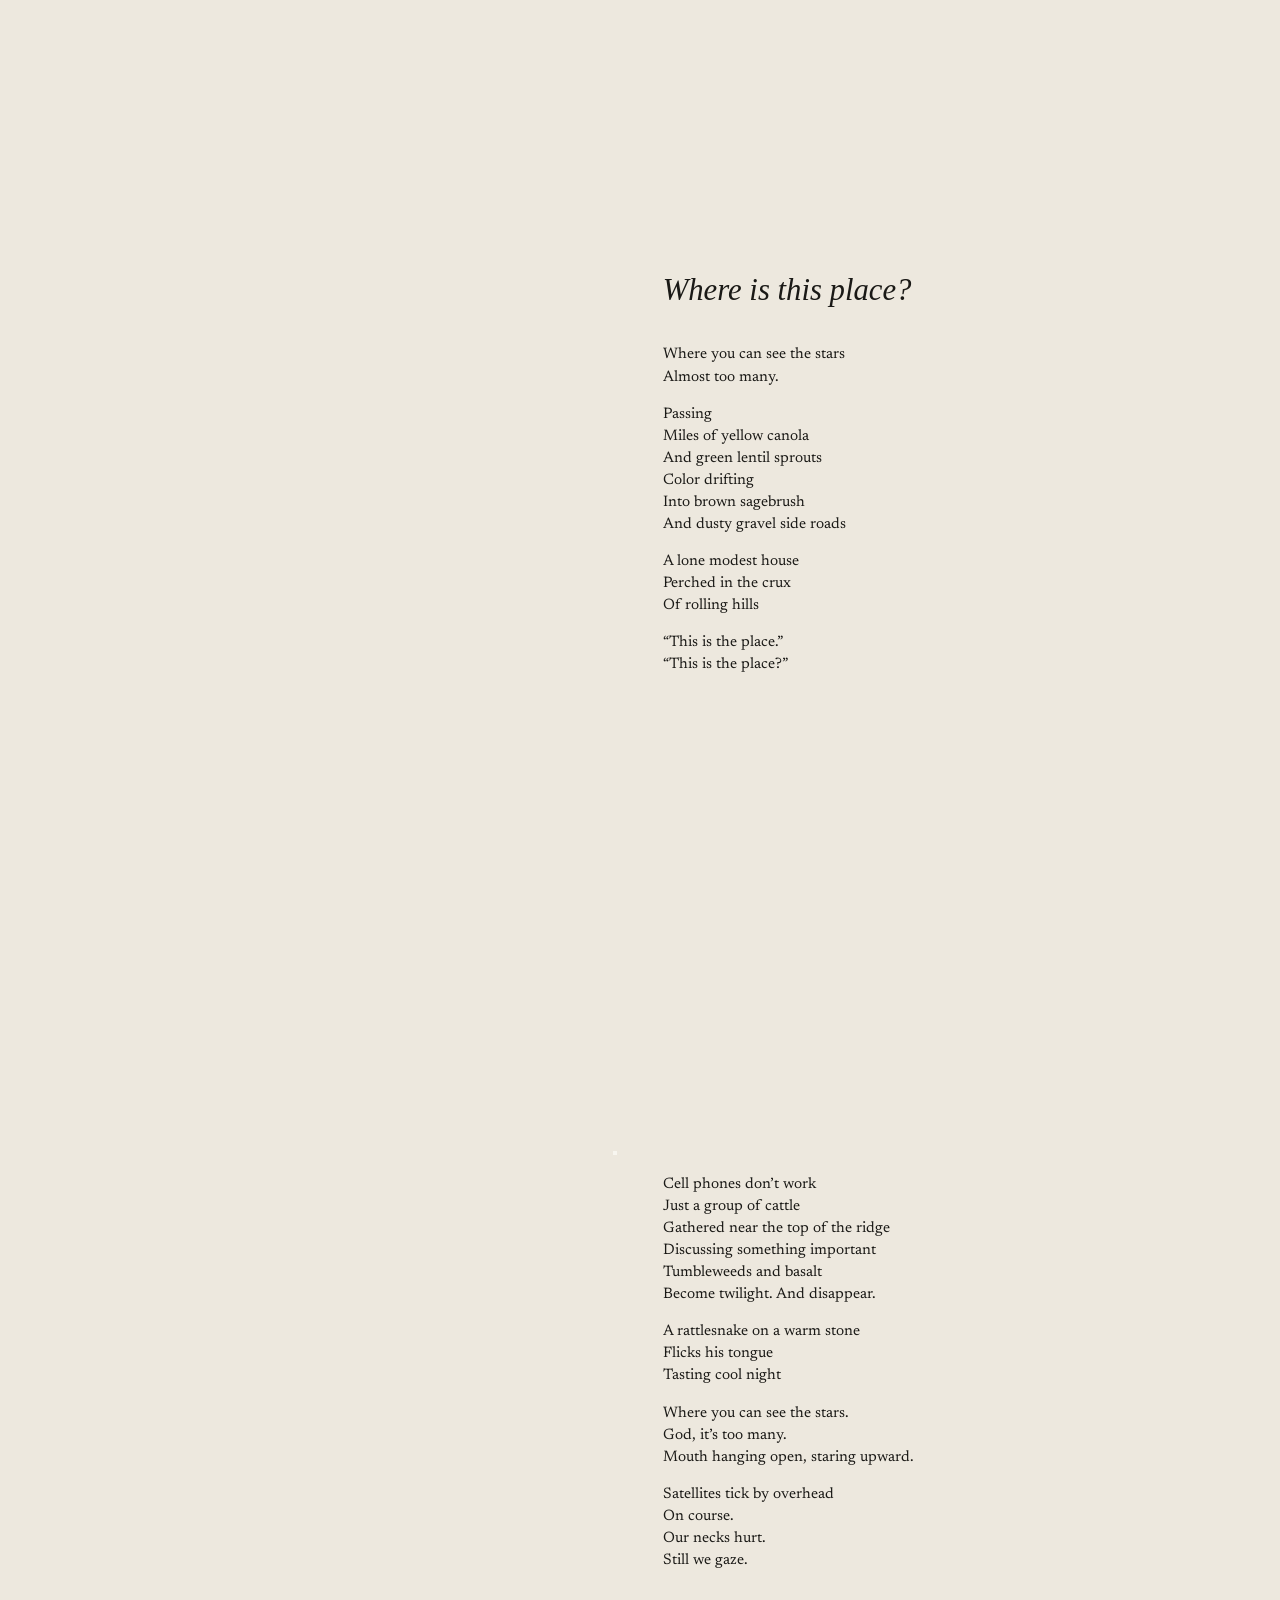
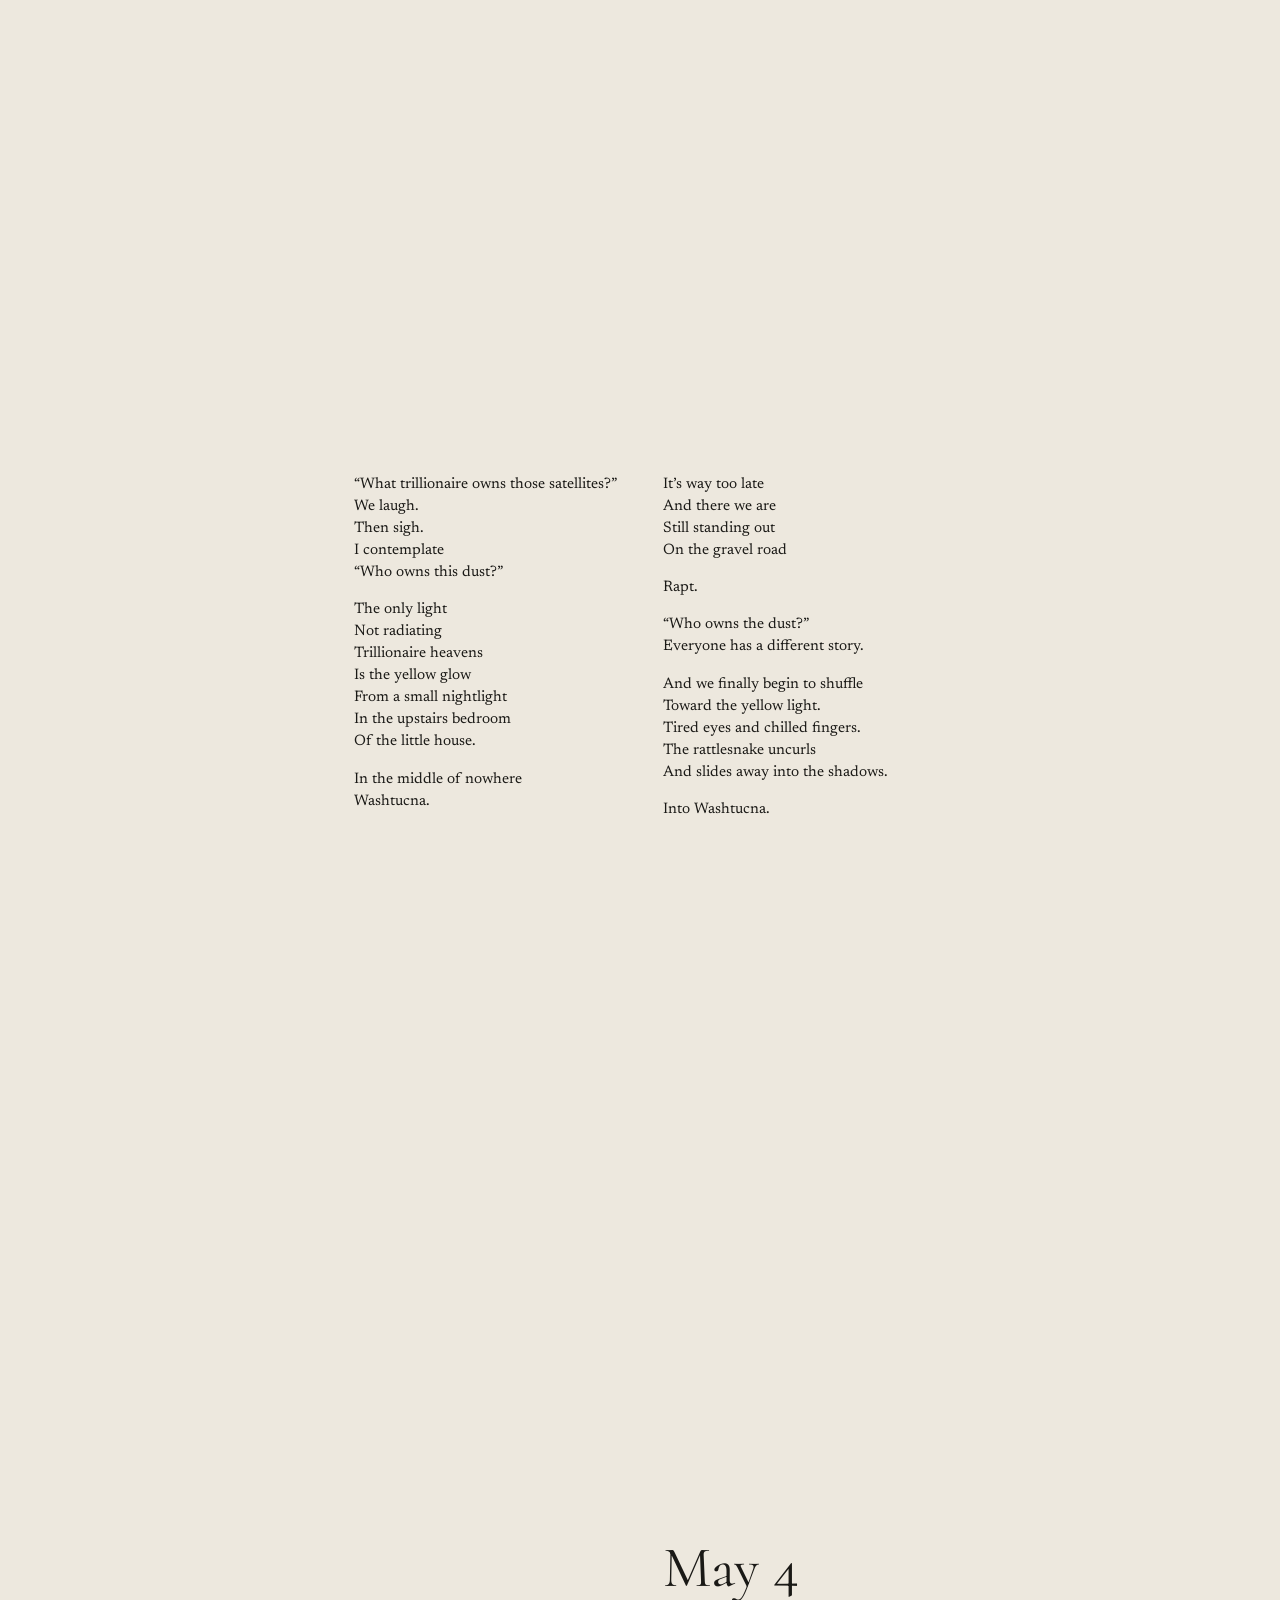
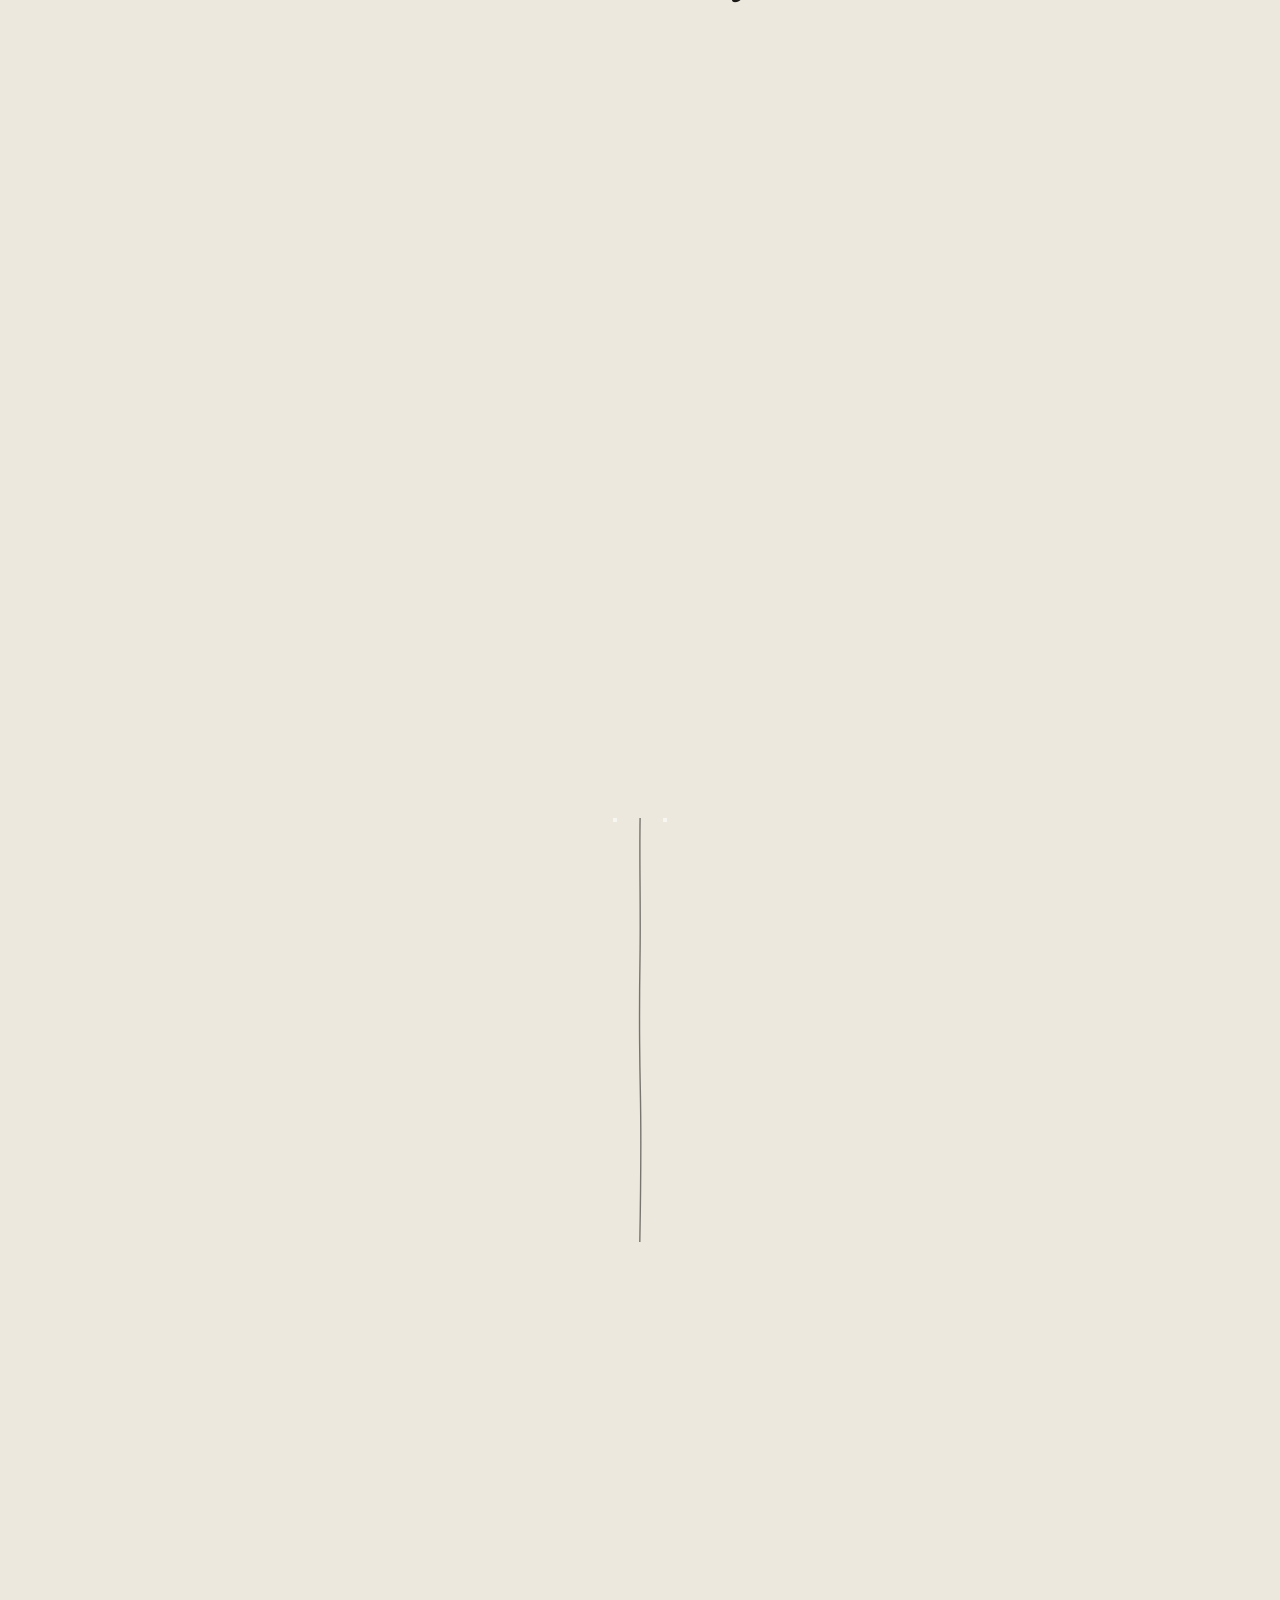
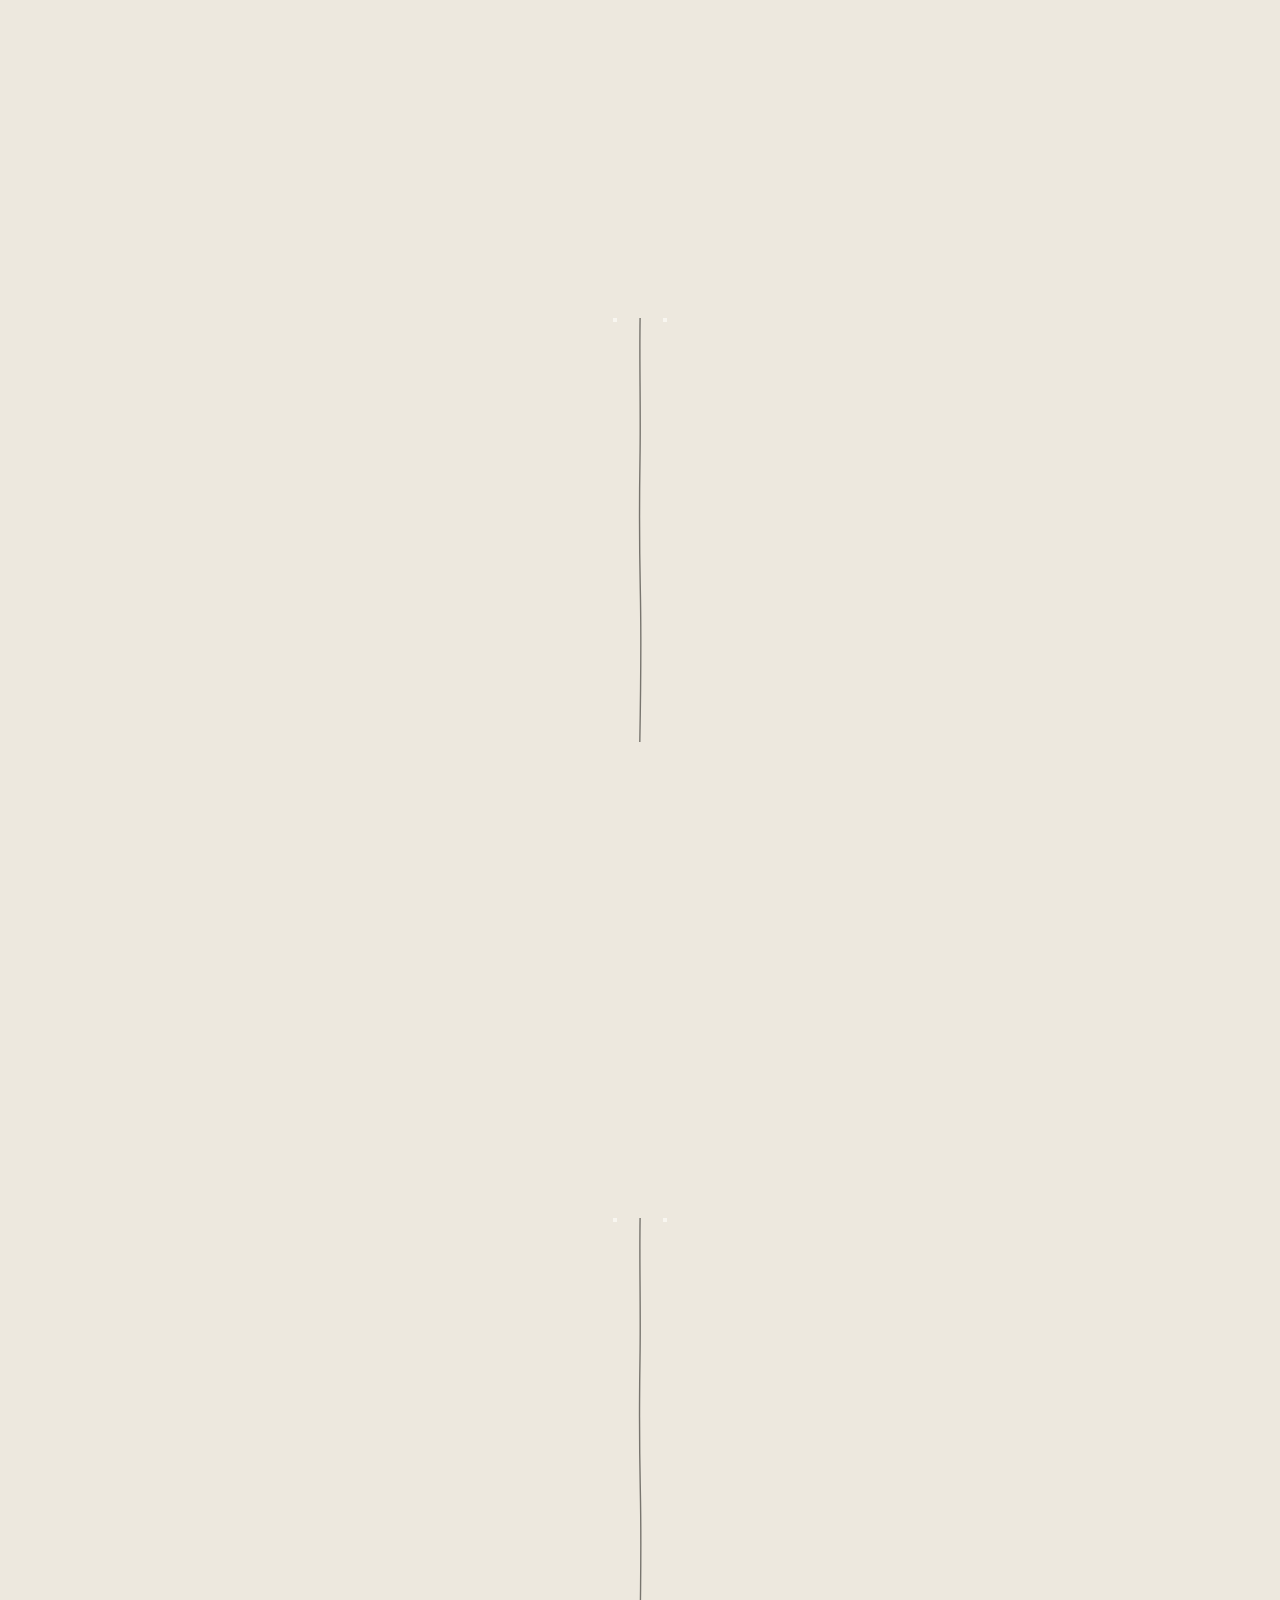
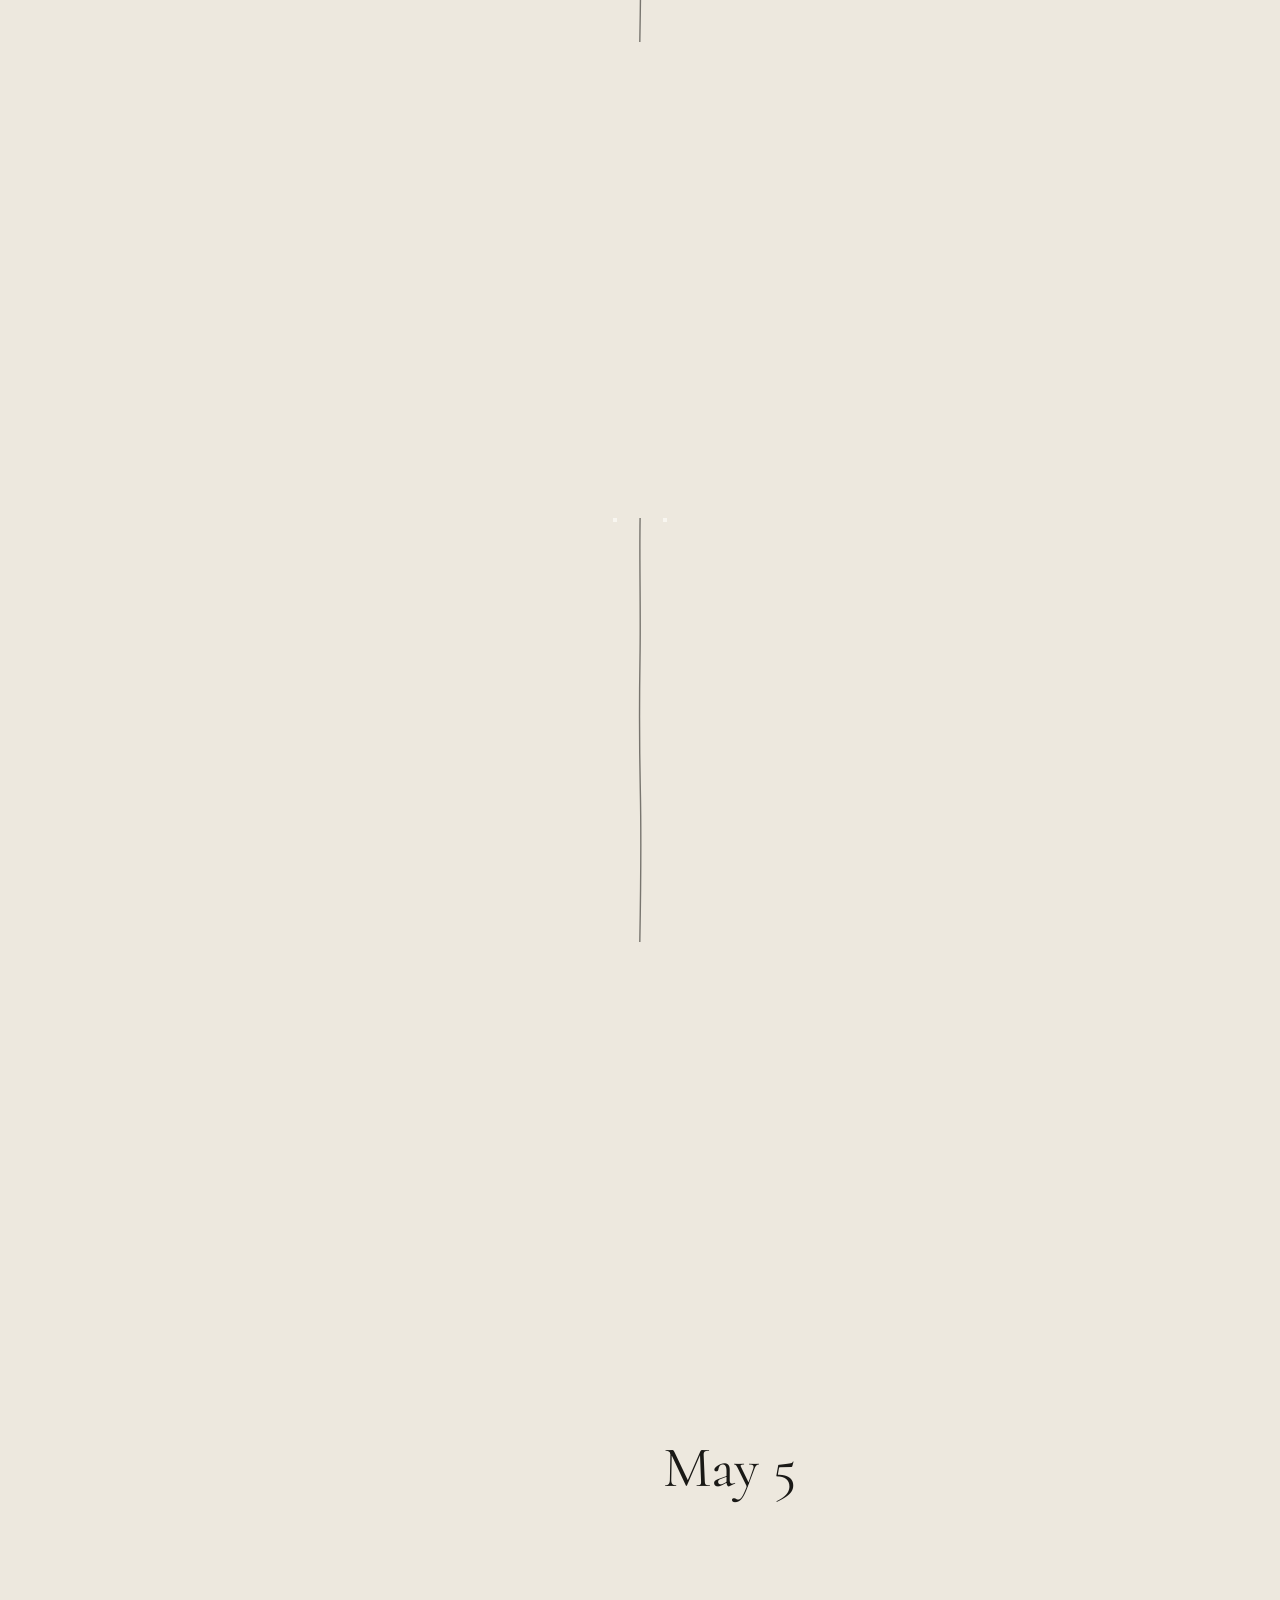
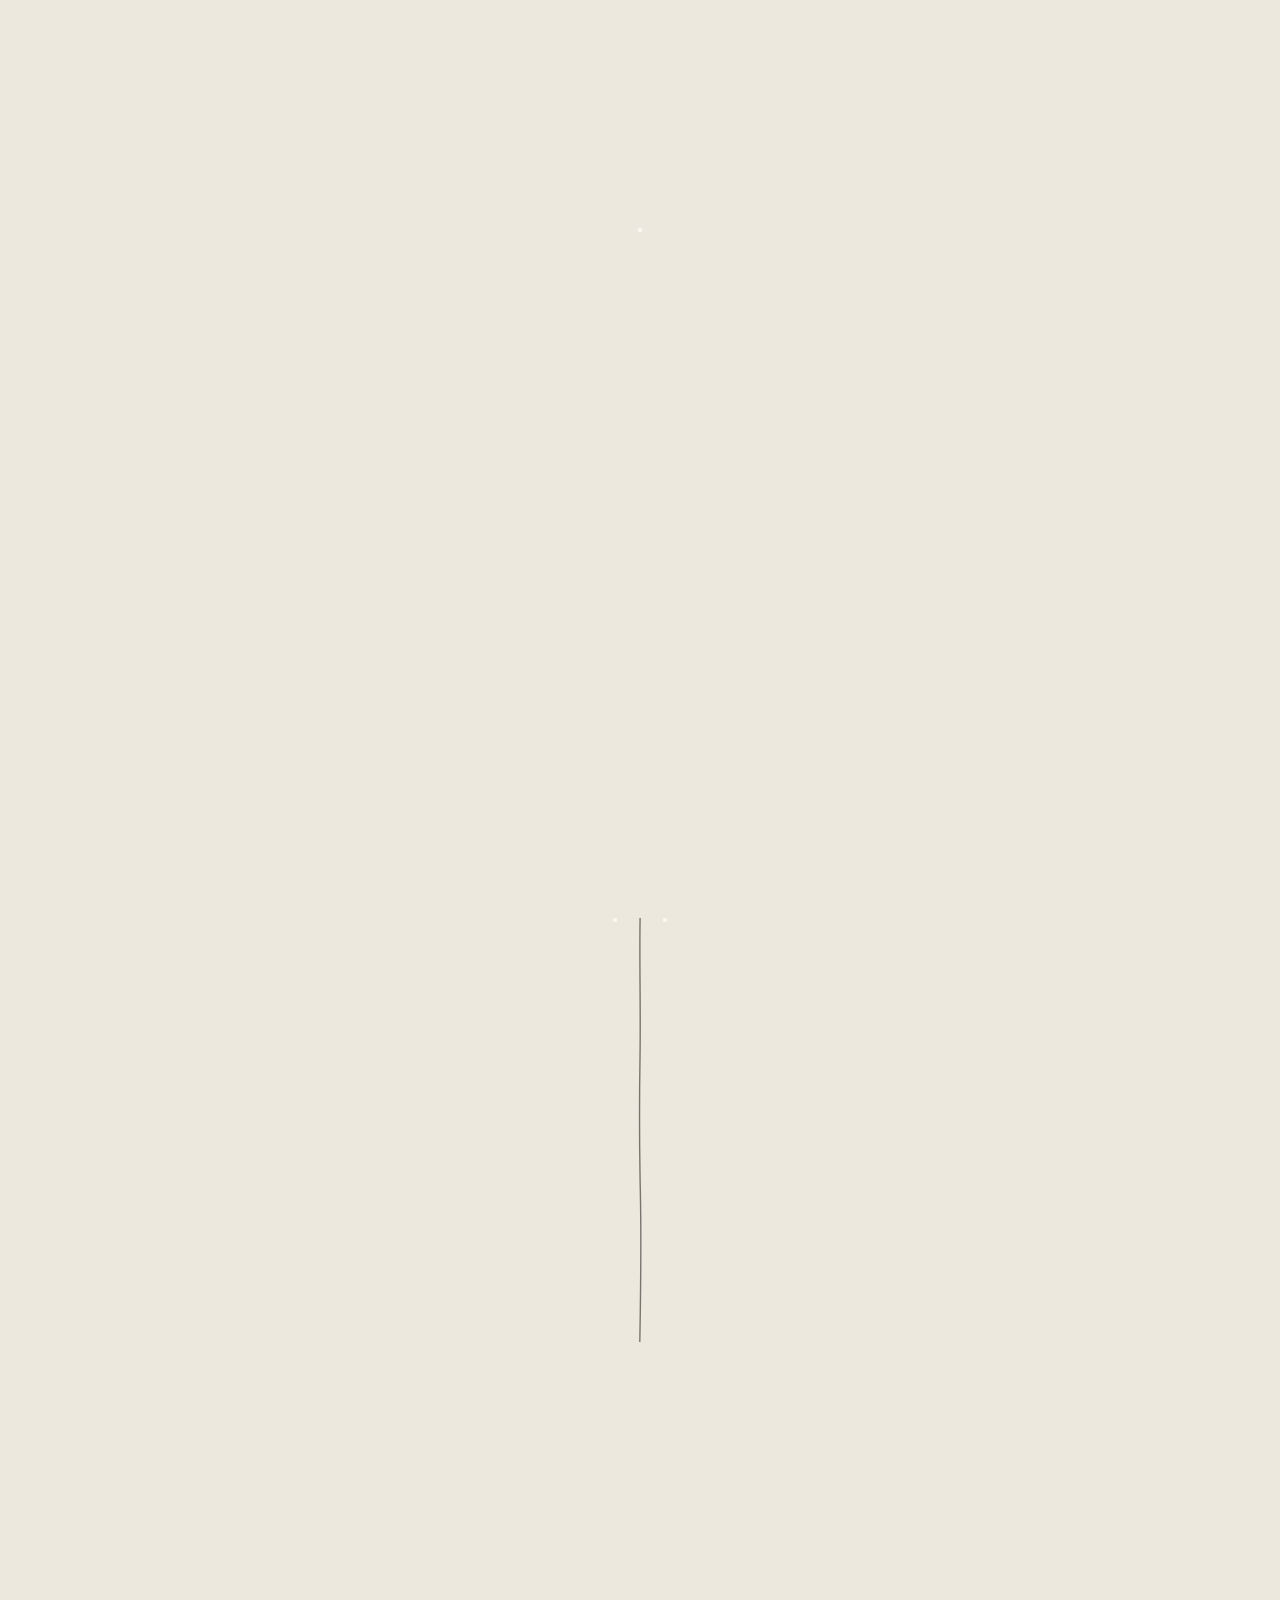
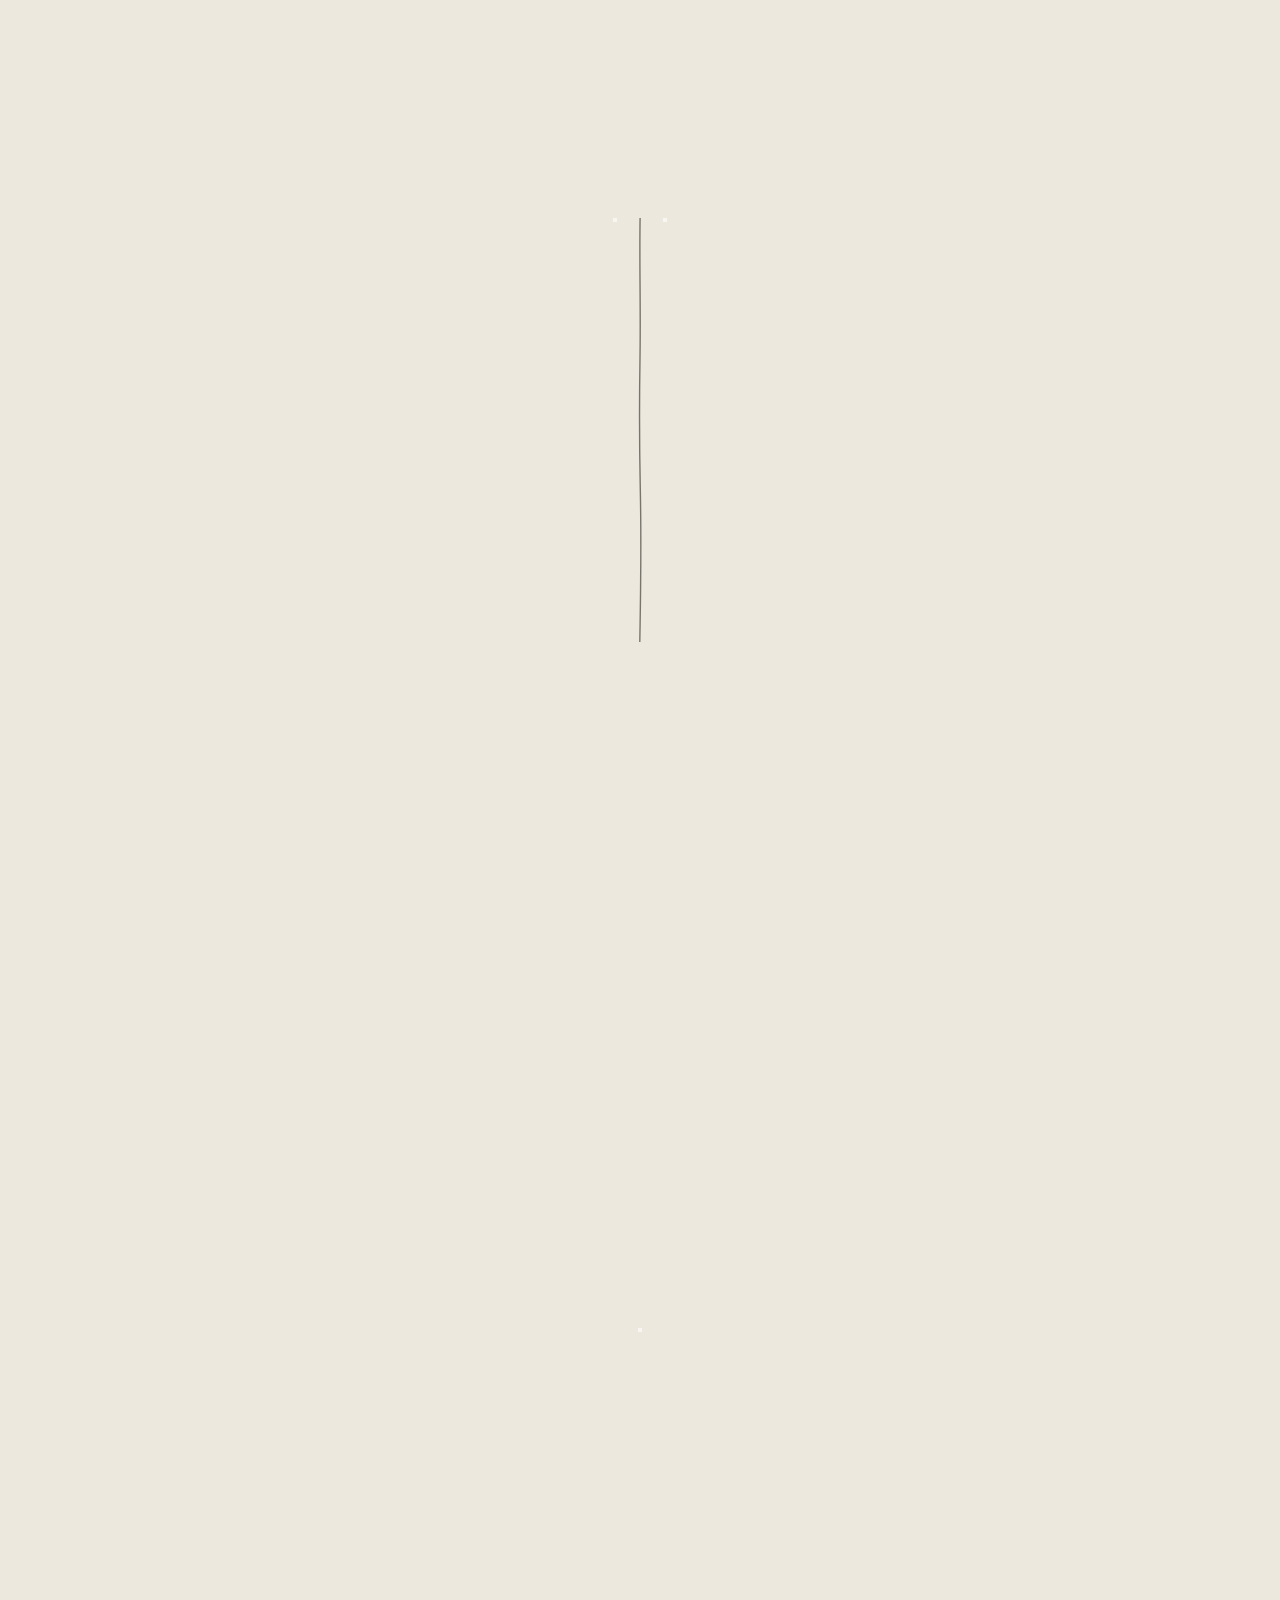
==== commit 1e2b2813: "washtucna v4: frame treatment C by default, fold line sized to the plate" ====
--- a/washtucna/index.html
+++ b/washtucna/index.html
@@ -1,5 +1,5 @@
 <!doctype html>
-<html lang="en">
+<html lang="en" data-frame="c">
 <head>
 <meta charset="utf-8">
 <meta name="viewport" content="width=device-width, initial-scale=1">
@@ -17,7 +17,8 @@
   .matter--day opens each day. .matter--poem holds the poem (front matter, four pages, full height).
   Images from SmugMug gallery n-b4K6CW; frame numbers in data-frame.
   Tap any plate to enlarge. Arrow keys turn pages on desktop.
-  Frame prototypes (2026-09-24): ?frame=a|b|c in the URL, or press F to cycle. See book.css.
+  Frame treatment (decided 2026-09-24): C — keyline on every plate, hand-drawn line at the fold, set as data-frame="c" on <html>.
+  ?frame=a|b|c in the URL, or F, switch for comparison only. See book.css.
 -->
 <main class="book">
 <!-- cover: the truck at dawn, full bleed, the only edge-to-edge image in the book -->
--- a/washtucna/book.css
+++ b/washtucna/book.css
@@ -93,7 +93,8 @@
 
   /* text pages hang from the head like plates; the block hugs the fold, lines are left-aligned */
   .page--text { display: grid; align-content: start; justify-items: start; text-align: left; padding-top: 4%; }
-  .page--text:first-child { justify-items: end; }
+  /* a left-hand text page shrinks to its text and sits against the fold; the lines keep one left edge */
+  .page--text:first-child { justify-self: end; width: max-content; max-width: 100%; }
   #front .page--text { align-content: center; justify-items: center; text-align: center; padding-top: 0; }
   .matter--colophon { place-items: center; }
 }
@@ -136,11 +137,12 @@
 }
 html.is-lightbox { overflow: hidden; }
 
-/* ---------- frame prototypes (2026-09-24) — html[data-frame="a|b|c"] ----------
+/* ---------- frame treatment (decided 2026-09-24: C) — html[data-frame="a|b|c"] ----------
    a: a thin print-white keyline on every plate.
    b: the keyline, plus a straight hairline at the fold on facing spreads.
-   c: the keyline, plus a hand-drawn line at the fold (Gabe's "rustic" binding).
-   Switch with ?frame=a|b|c in the URL, or press F to cycle. Cover excluded. */
+   c: the keyline, plus a hand-drawn line at the fold — the book's default (set on <html>).
+   The fold line runs the height of the photograph, not the page box (--plate-h is set by book.js).
+   ?frame=a|b|c or F switch for comparison. Cover excluded. */
 html[data-frame="a"] .page img,
 html[data-frame="b"] .page img,
 html[data-frame="c"] .page img,
@@ -152,7 +154,7 @@
   /* the fold, only where two plates face each other */
   html[data-frame="b"] .spread .stage:not(.stage--wide):not(:has(.page--blank))::before,
   html[data-frame="c"] .spread .stage:not(.stage--wide):not(:has(.page--blank))::before {
-    content: ""; position: absolute; top: 0; bottom: 0; left: 50%; pointer-events: none;
+    content: ""; position: absolute; top: 0; height: var(--plate-h, 100%); left: 50%; pointer-events: none;
   }
   html[data-frame="b"] .spread .stage:not(.stage--wide):not(:has(.page--blank))::before {
     width: 1px; margin-left: -0.5px; background: var(--fold-rule);
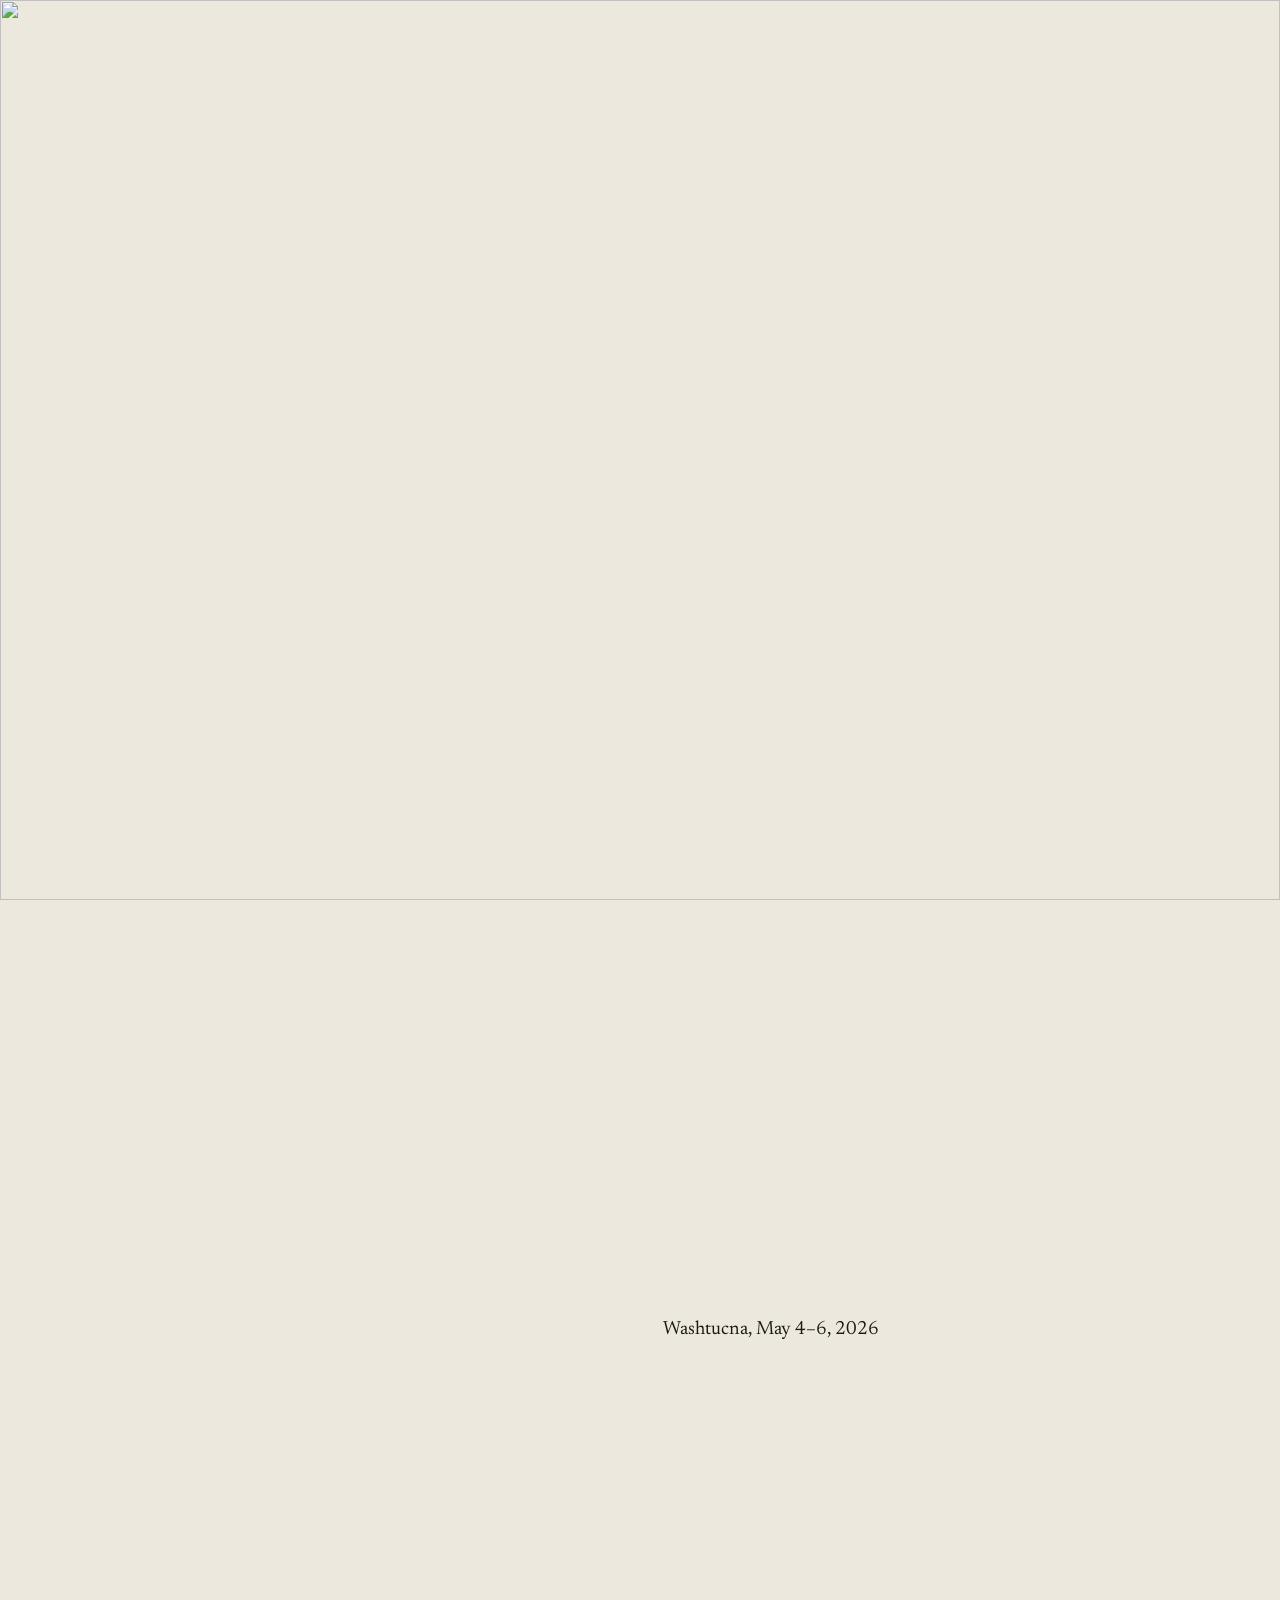
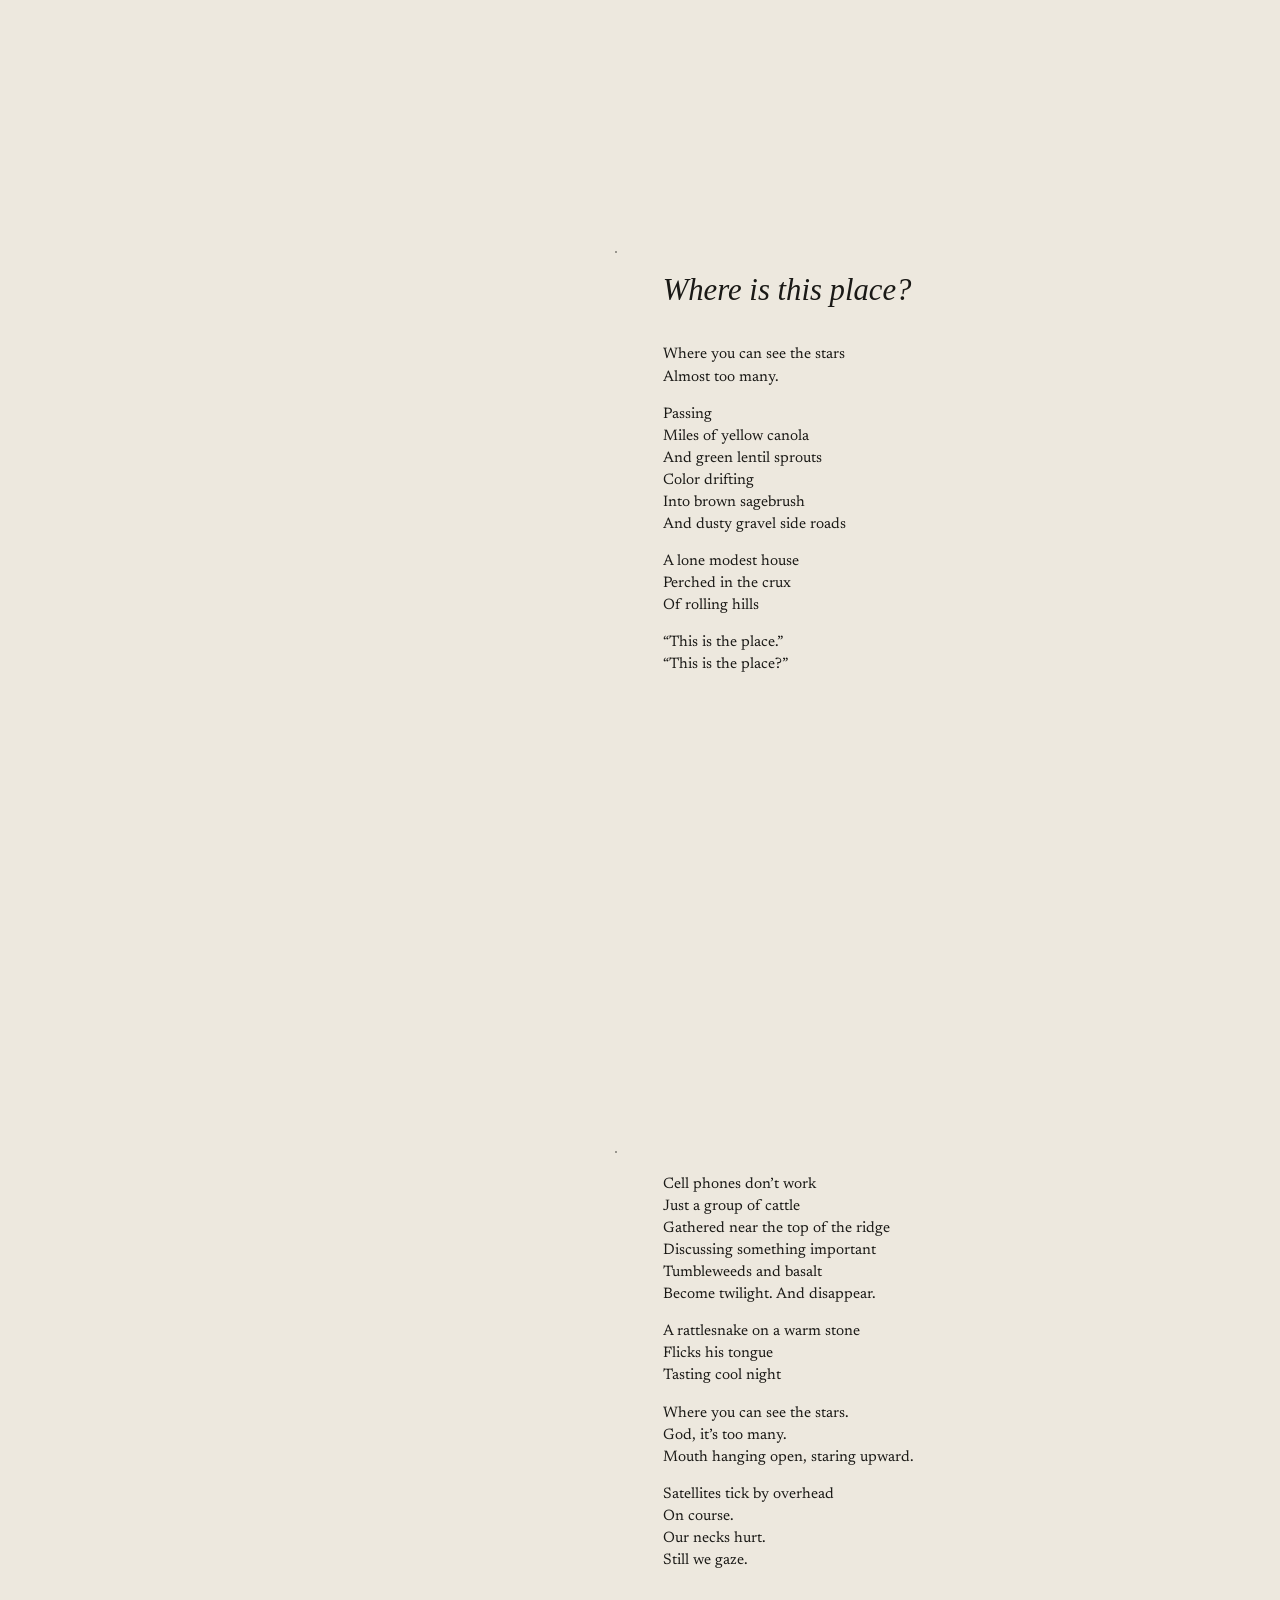
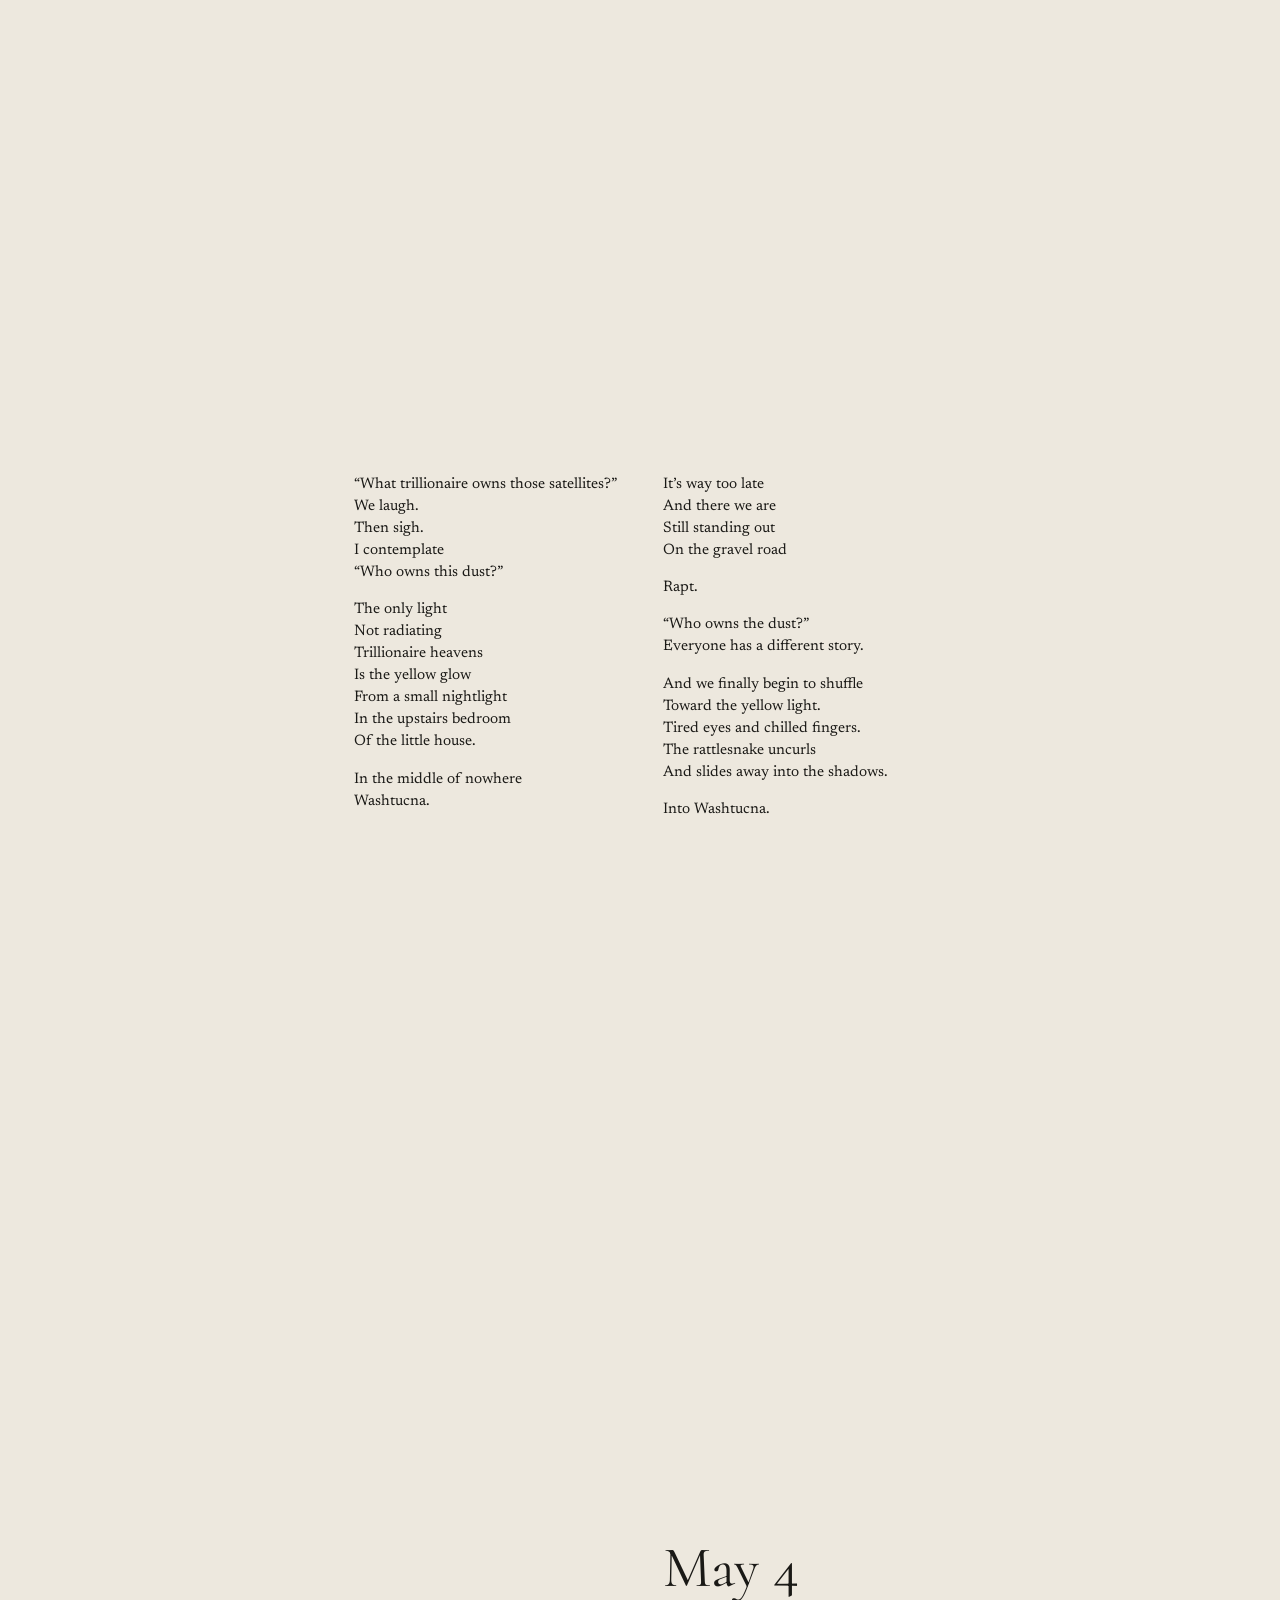
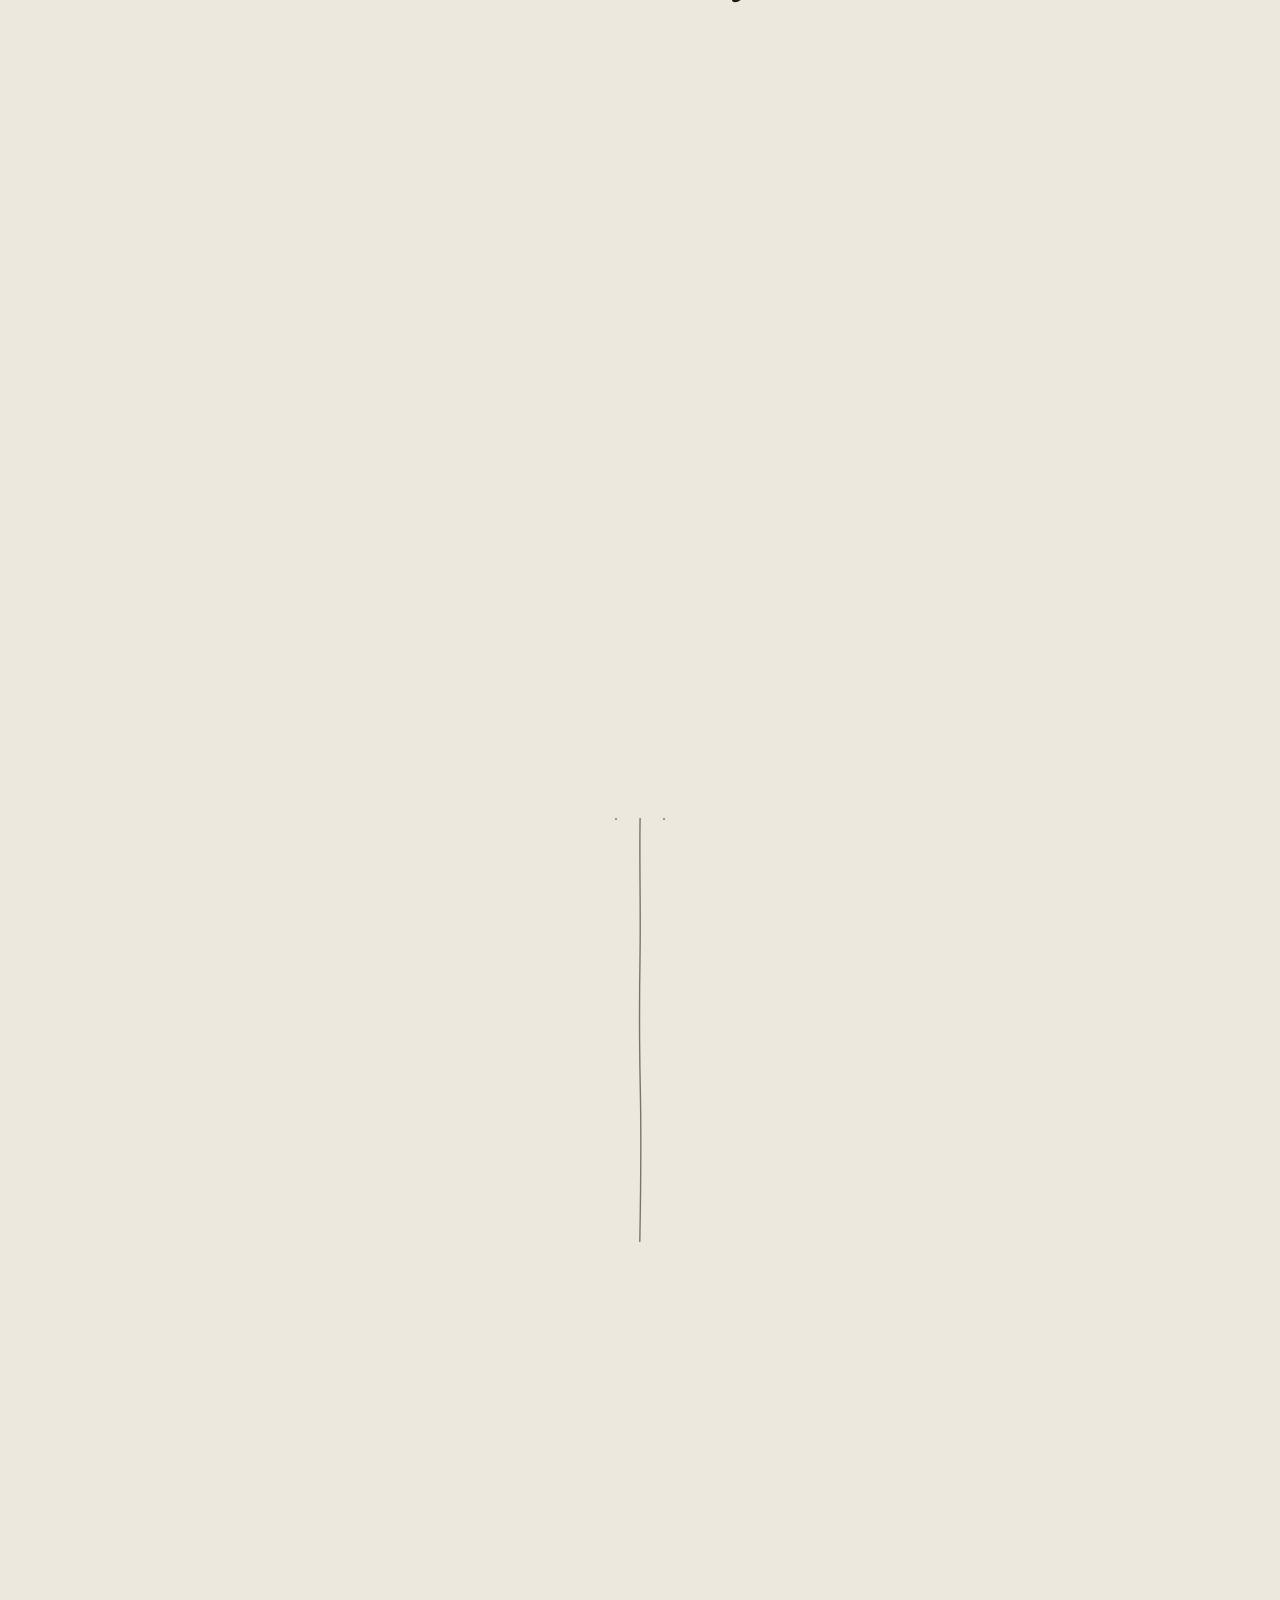
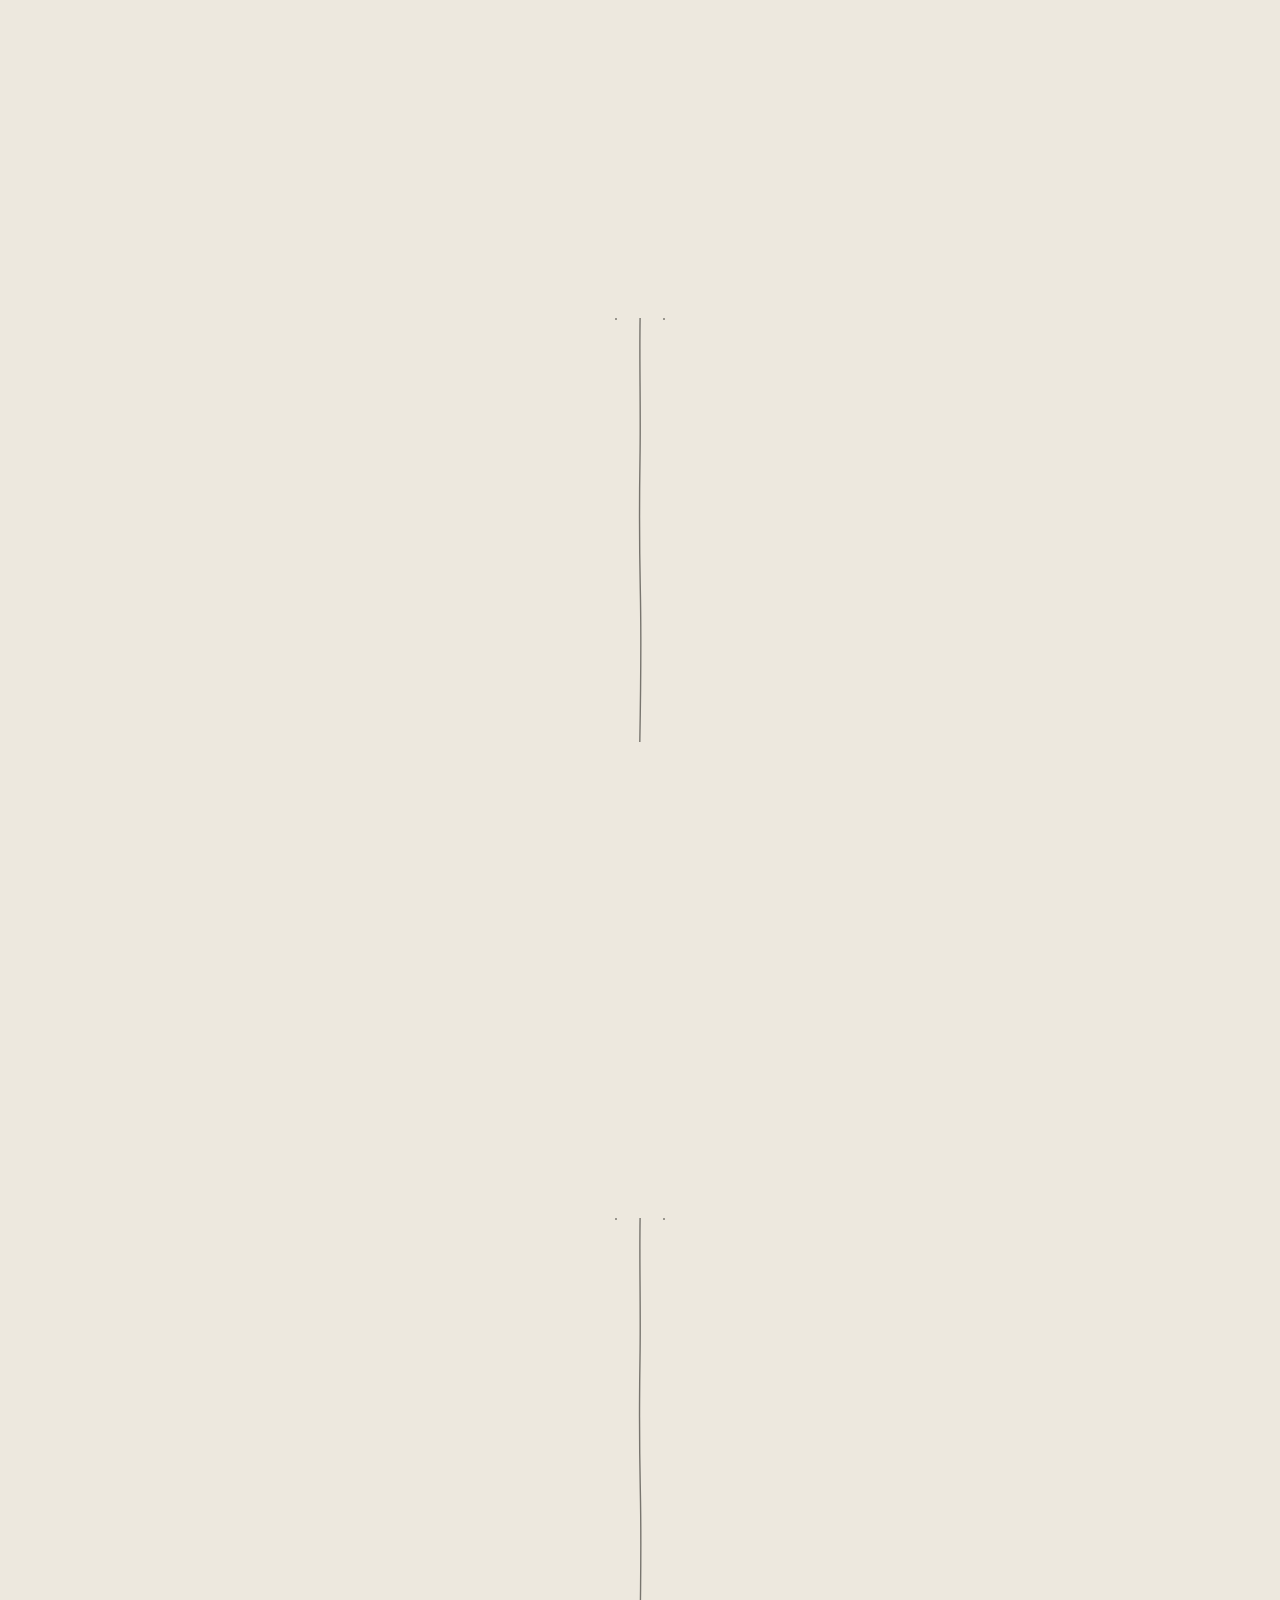
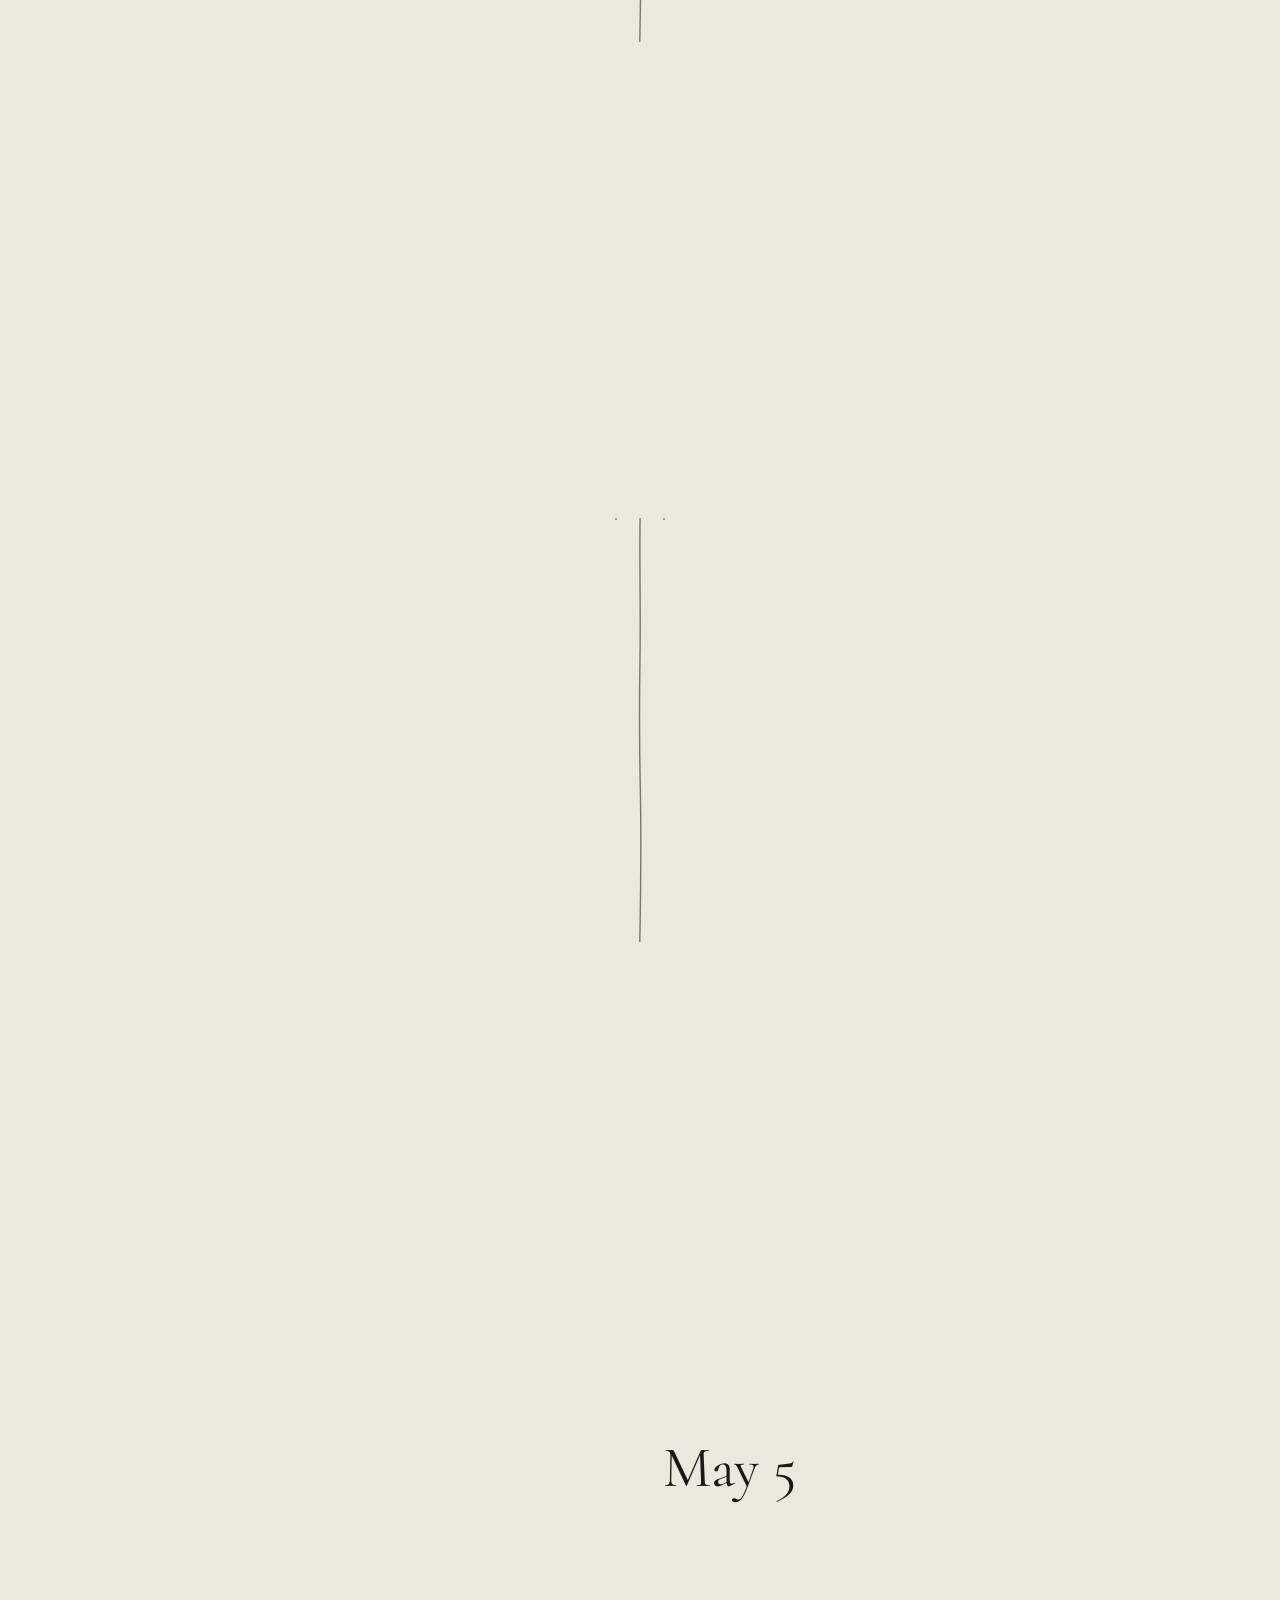
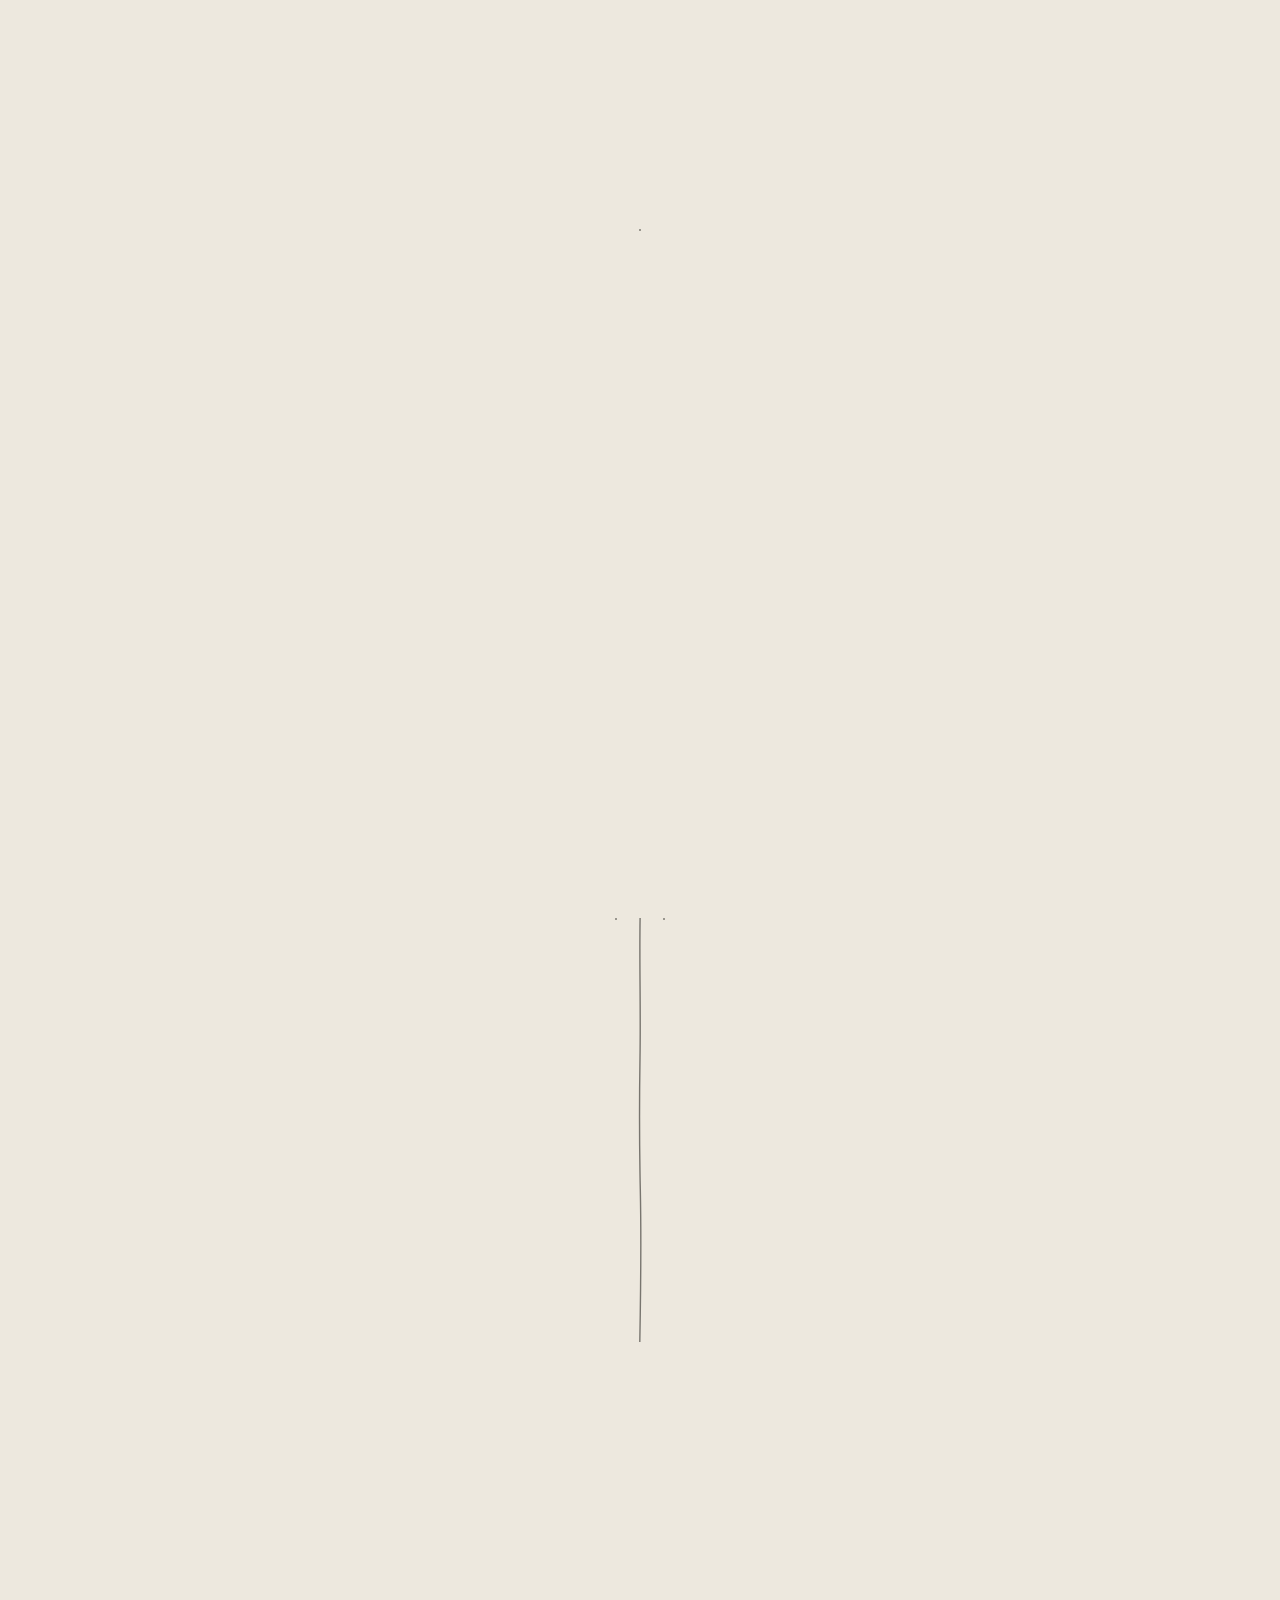
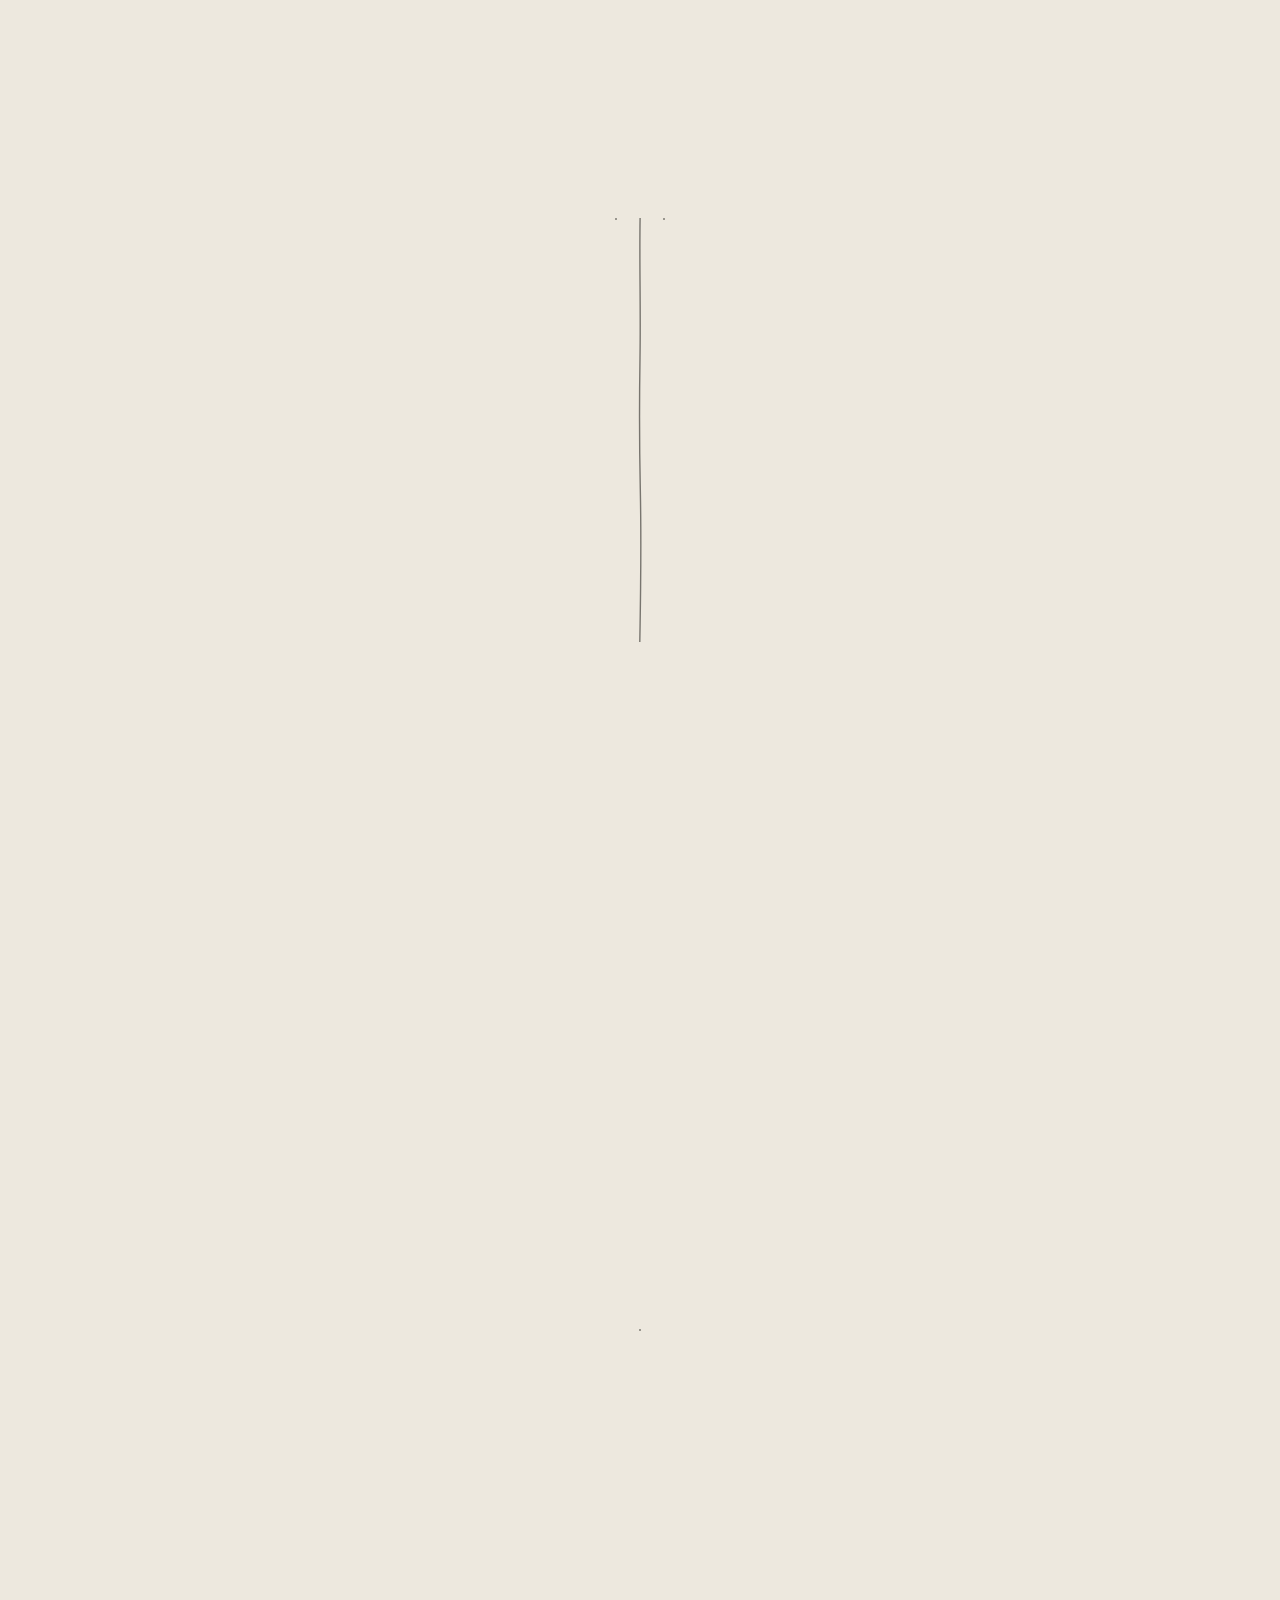
==== commit 99682586: "washtucna v4.1: ink hairline keyline; Milky Way faces the poem's opening" ====
--- a/washtucna/index.html
+++ b/washtucna/index.html
@@ -27,13 +27,13 @@
   <h1 class="cover__title">Pilgrimage to Washtucna</h1>
 </section>
 
-<!-- front matter: frontispiece and the place-and-date line. The Milky Way is from another night — it sits here, outside the dated days, and claims none of them. -->
-<section class="matter" id="front"><div class="stage"><div class="page"><img src="https://photos.smugmug.com/photos/i-Tw9gxkM/0/L5tSSZgpsTvbpgg7qtCz2bTjMpXwcstVTtCdDBTCf/X3/i-Tw9gxkM-X3.jpg" srcset="https://photos.smugmug.com/photos/i-Tw9gxkM/0/L5tSSZgpsTvbpgg7qtCz2bTjMpXwcstVTtCdDBTCf/X3/i-Tw9gxkM-X3.jpg 1600w, https://photos.smugmug.com/photos/i-Tw9gxkM/0/L5tSSZgpsTvbpgg7qtCz2bTjMpXwcstVTtCdDBTCf/X4/i-Tw9gxkM-X4.jpg 2048w, https://photos.smugmug.com/photos/i-Tw9gxkM/0/L5tSSZgpsTvbpgg7qtCz2bTjMpXwcstVTtCdDBTCf/X5/i-Tw9gxkM-X5.jpg 2560w" sizes="(max-width: 760px) 100vw, 45vw" data-large="https://photos.smugmug.com/photos/i-Tw9gxkM/0/L5tSSZgpsTvbpgg7qtCz2bTjMpXwcstVTtCdDBTCf/X5/i-Tw9gxkM-X5.jpg" data-frame="MilkyWay" alt="" loading="eager"></div><div class="page page--text"><p>Washtucna, May 4–6, 2026</p></div></div></section>
+<!-- front matter: the place-and-date line opens on a right-hand page, like the day pages. -->
+<section class="matter" id="front"><div class="stage"><div class="page page--blank" aria-hidden="true"></div><div class="page page--text"><p>Washtucna, May 4–6, 2026</p></div></div></section>
 
 <!-- the poem: "Where is this place?" — the arrival night, told in order, so it precedes May 4. Four pages, three spreads.
      Text of record: vault Docs/palouse-trip-book.md §8. Page breaks after "This is the place?" / "Still we gaze." / "Washtucna." -->
-<!-- p1: blank | the poem opens on a right-hand page -->
-<section class="matter matter--poem" id="poem1"><div class="stage"><div class="page page--blank" aria-hidden="true"></div><div class="page page--text poem">
+<!-- p1: the Milky Way | the poem opens — "Where you can see the stars." The sky is from another night; it sits here outside the dated days and claims none of them. -->
+<section class="matter matter--poem" id="poem1"><div class="stage"><div class="page"><img src="https://photos.smugmug.com/photos/i-Tw9gxkM/0/L5tSSZgpsTvbpgg7qtCz2bTjMpXwcstVTtCdDBTCf/X3/i-Tw9gxkM-X3.jpg" srcset="https://photos.smugmug.com/photos/i-Tw9gxkM/0/L5tSSZgpsTvbpgg7qtCz2bTjMpXwcstVTtCdDBTCf/X3/i-Tw9gxkM-X3.jpg 1600w, https://photos.smugmug.com/photos/i-Tw9gxkM/0/L5tSSZgpsTvbpgg7qtCz2bTjMpXwcstVTtCdDBTCf/X4/i-Tw9gxkM-X4.jpg 2048w, https://photos.smugmug.com/photos/i-Tw9gxkM/0/L5tSSZgpsTvbpgg7qtCz2bTjMpXwcstVTtCdDBTCf/X5/i-Tw9gxkM-X5.jpg 2560w" sizes="(max-width: 760px) 100vw, 45vw" data-large="https://photos.smugmug.com/photos/i-Tw9gxkM/0/L5tSSZgpsTvbpgg7qtCz2bTjMpXwcstVTtCdDBTCf/X5/i-Tw9gxkM-X5.jpg" data-frame="MilkyWay" alt="" loading="eager"></div><div class="page page--text poem">
 <p class="poem__title">Where is this place?</p>
 <p>Where you can see the stars<br>Almost too many.</p>
 <p>Passing<br>Miles of yellow canola<br>And green lentil sprouts<br>Color drifting<br>Into brown sagebrush<br>And dusty gravel side roads</p>
--- a/washtucna/book.css
+++ b/washtucna/book.css
@@ -15,8 +15,8 @@
   --paper: #EDE8DE;                 /* dust, not cream: the one warm gesture */
   --stage-ratio: 2.08 / 0.75;       /* two 4:3 pages + a gutter of 8% of a page */
   --folio-h: 2.5rem;
-  --keyline: #F8F6F0;               /* print-white on dust paper */
-  --keyline-w: 0.32vmin;            /* ~3px on a desktop, ~2px on a phone */
+  --keyline: rgba(26, 25, 22, 0.4);    /* an ink hairline at the plate's edge: a rule, not a frame (was print-white; lost on the dust paper) */
+  --keyline-w: 1px;
   --fold-rule: rgba(26, 25, 22, 0.16);
 }
 
@@ -75,6 +75,8 @@
   }
   /* poem pages run the full height; the width (and so the left/right edges) stays the plates' */
   .matter--poem .stage { height: calc(100svh - 2 * var(--margin) - var(--folio-h)); }
+  /* a plate on a poem spread stays plate-sized: capped at the plate page's height, not the taller text page */
+  .matter--poem .page img { max-height: var(--stage-h); }
 
   .page { position: relative; height: 100%; min-width: 0; min-height: 0; overflow: hidden; }
 
@@ -137,10 +139,10 @@
 }
 html.is-lightbox { overflow: hidden; }
 
-/* ---------- frame treatment (decided 2026-09-24: C) — html[data-frame="a|b|c"] ----------
-   a: a thin print-white keyline on every plate.
-   b: the keyline, plus a straight hairline at the fold on facing spreads.
-   c: the keyline, plus a hand-drawn line at the fold — the book's default (set on <html>).
+/* ---------- frame treatment (decided 2026-09-24: C; keyline changed to ink 2026-09-24) — html[data-frame="a|b|c"] ----------
+   a: a 1px ink hairline (40%) on every plate.
+   b: the hairline, plus a straight hairline at the fold on facing spreads.
+   c: the hairline, plus a hand-drawn line at the fold — the book's default (set on <html>).
    The fold line runs the height of the photograph, not the page box (--plate-h is set by book.js).
    ?frame=a|b|c or F switch for comparison. Cover excluded. */
 html[data-frame="a"] .page img,
